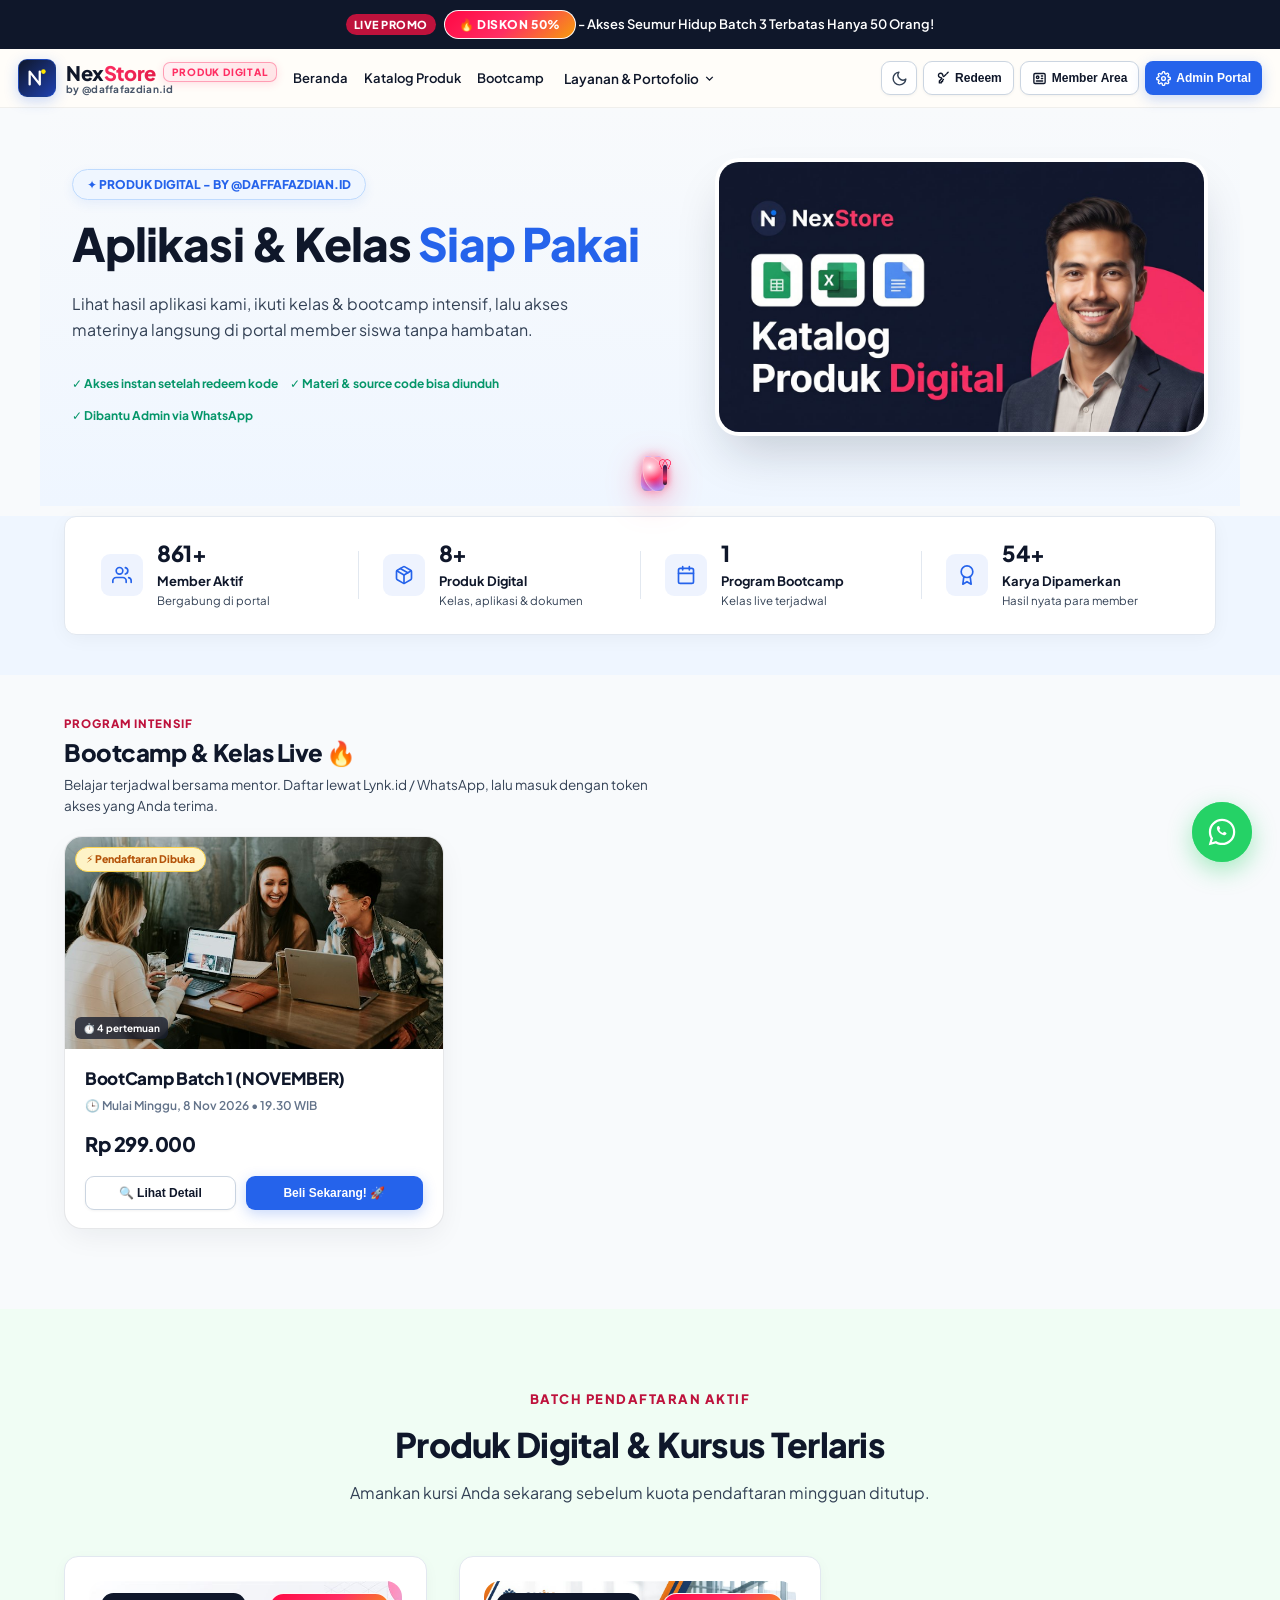
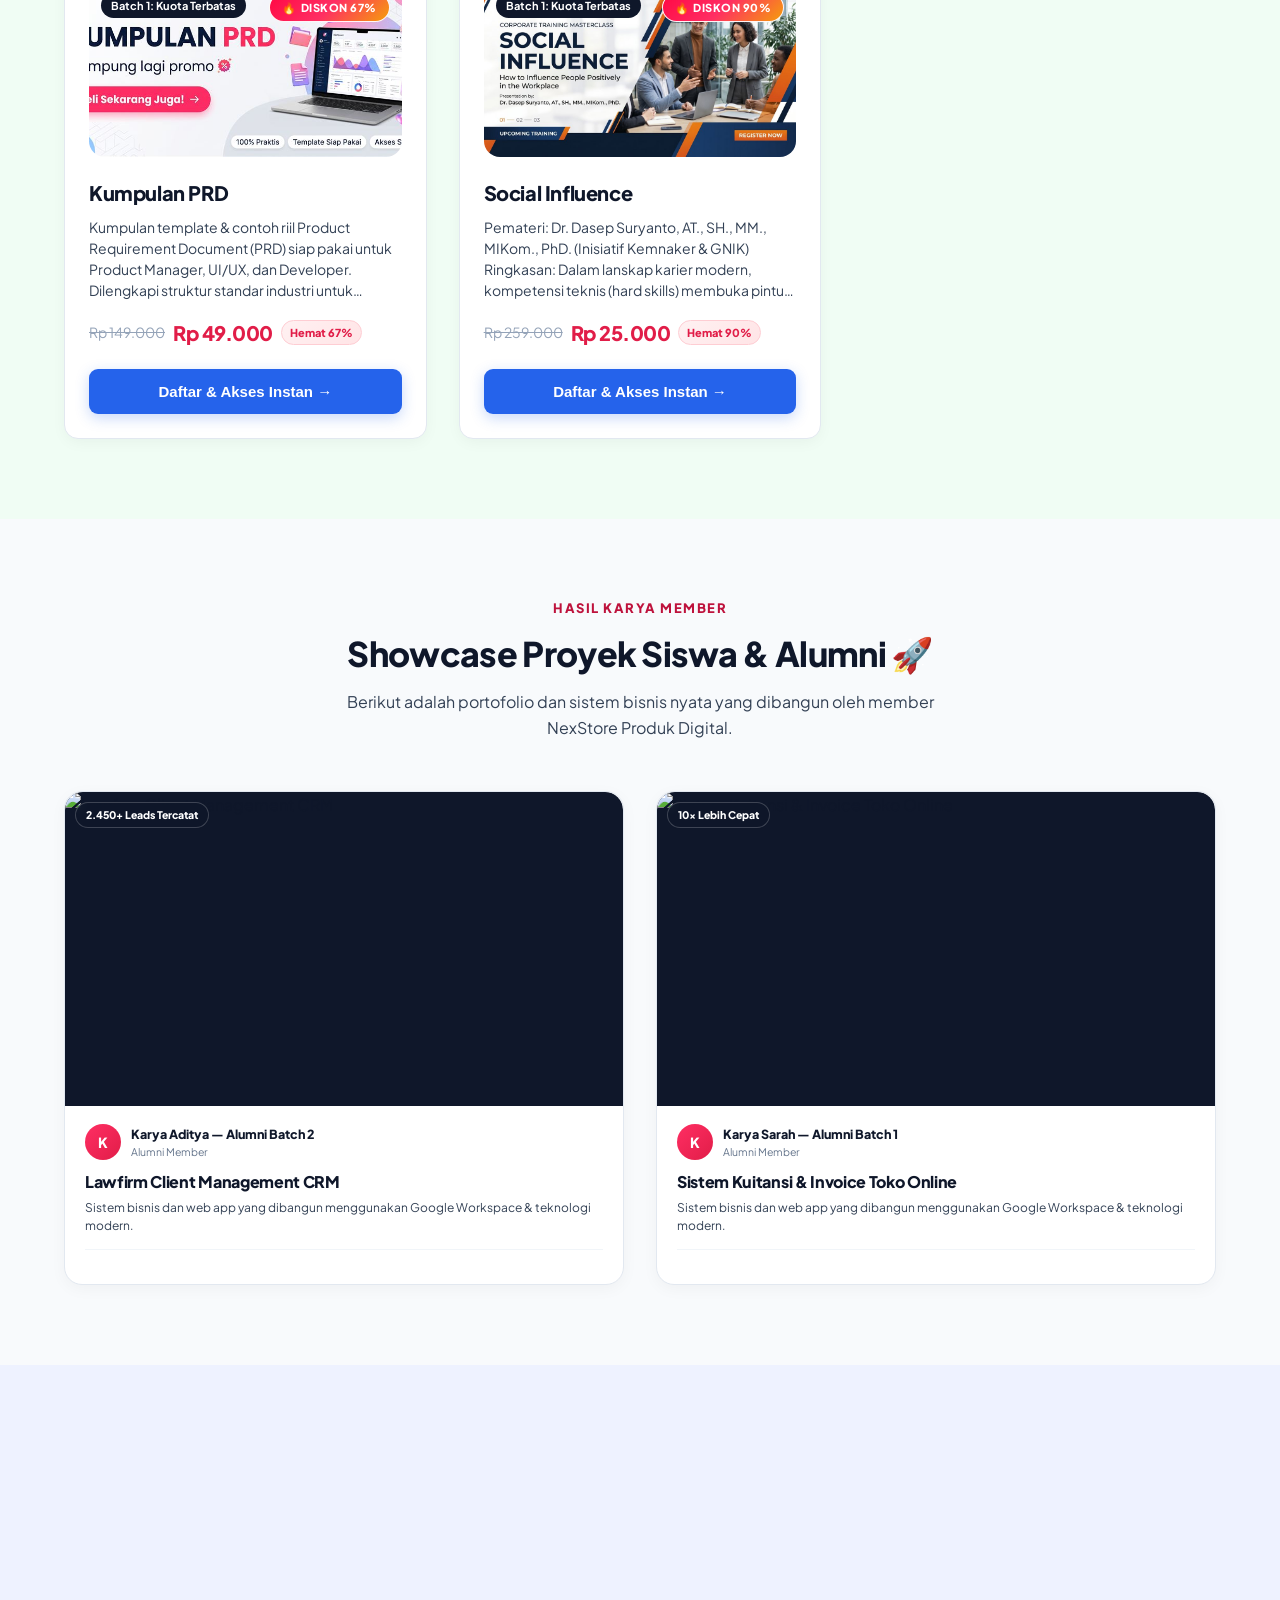
==== index.html @ 8ef18bce "fix(portal): hapus notifikasi toast keluar & lunas serta aktifkan tombol Ruang BelajarKu ke dashboar" ====
<!DOCTYPE html>
<html lang="id">
<head>
  <meta charset="UTF-8">
  <meta name="viewport" content="width=device-width, initial-scale=1.0">
  <meta http-equiv="Cache-Control" content="no-cache, no-store, must-revalidate">
  <meta http-equiv="Pragma" content="no-cache">
  <meta http-equiv="Expires" content="0">
  <title>NexStore Produk Digital - by @daffafazdian.id</title>
    <!-- Immediate Theme Engine: Eliminates Flash & Runs Automatically from System OS Preference -->
  <script>
    (function() {
      try {
        var saved = localStorage.getItem('nexstore_theme');
        var theme = saved || (window.matchMedia && window.matchMedia('(prefers-color-scheme: dark)').matches ? 'dark' : 'light');
        document.documentElement.setAttribute('data-theme', theme);
        if (theme === 'dark') {
          document.documentElement.classList.add('dark-theme');
          document.documentElement.classList.remove('light-theme');
        } else {
          document.documentElement.classList.remove('dark-theme');
          document.documentElement.classList.add('light-theme');
        }
      } catch (e) {}
    })();
  </script>
  <meta name="description" content="NexStore Produk Digital - by @daffafazdian.id. Platform e-commerce produk digital, kelas online, dan sistem otomasi penjualan instan berbasis Google Apps Script & Sheets.">
  
  <!-- App Favicon & Web Icons -->
  <link rel="icon" type="image/svg+xml" href="favicon.svg">
  <link rel="icon" type="image/png" sizes="64x64" href="favicon.png">
  <link rel="apple-touch-icon" href="apple-touch-icon.png">
  
  <!-- High-Performance Preconnects & Resource Preloads for 100% Core Web Vitals -->
  <link rel="preconnect" href="https://fonts.googleapis.com">
  <link rel="preconnect" href="https://fonts.gstatic.com" crossorigin>
  <link rel="preconnect" href="https://images.unsplash.com" crossorigin>

  <!-- Preload LCP Hero Image with high priority to eliminate LCP delay -->
  <link rel="preload" as="image" href="assets/hero/hero-slide-1.jpg?v=20261109-03" fetchpriority="high">

  <!-- Preload primary font file to eliminate font-shift CLS -->
  <link rel="preload" href="https://fonts.gstatic.com/s/plusjakartasans/v12/LDIoaomQNQcsA88c7O9yZ4KMCoOg4Ko20yygg_vb.woff2" as="font" type="font/woff2" crossorigin>

  <!-- Non-render-blocking Web Fonts: Loads asynchronously without blocking FCP/LCP -->
  <link rel="preload" as="style" href="https://fonts.googleapis.com/css2?family=Inter:wght@400;600;700;800&family=Plus+Jakarta+Sans:wght@600;700;800&display=swap">
  <link rel="stylesheet" href="https://fonts.googleapis.com/css2?family=Inter:wght@400;600;700;800&family=Plus+Jakarta+Sans:wght@600;700;800&display=swap" media="print" onload="this.media='all'">
  <noscript>
    <link rel="stylesheet" href="https://fonts.googleapis.com/css2?family=Inter:wght@400;600;700;800&family=Plus+Jakarta+Sans:wght@600;700;800&display=swap">
  </noscript>
  
  <!-- Stylesheet -->
  <link rel="stylesheet" href="css/style.css?v=20261109-03">
</head>
<body>
  <!-- Immediate Body Theme Application for 100% Zero-Flash System Automation -->
  <script>
    (function() {
      try {
        var t = document.documentElement.getAttribute('data-theme') || 'light';
        document.body.setAttribute('data-theme', t);
        if (t === 'dark') {
          document.body.classList.add('dark-theme');
          document.body.classList.remove('light-theme');
        } else {
          document.body.classList.remove('dark-theme');
          document.body.classList.add('light-theme');
        }
      } catch (e) {}
    })();
  </script>

  <!-- ========================================================================
       1. REALISTIC 3D BUTTERFLY CURSOR FOLLOWER & SPARKLE CANVAS
       ======================================================================== -->
  <canvas id="sparkle-canvas"></canvas>
  <div id="butterfly-container">
    <div class="butterfly-body-wrap">
      <div class="butterfly-body"></div>
      <div class="wing left"></div>
      <div class="wing right"></div>
    </div>
  </div>

  <!-- ========================================================================
       2. TOP STICKY ANNOUNCEMENT BAR
       ======================================================================== -->
  <div class="announcement-bar" id="top-announcement-bar">
    <div class="announcement-bar-inner">
      <span class="badge-live">LIVE PROMO</span>
      <span id="announcement-text"><span class="announcement-discount-glow"><span class="announcement-discount-glow"><span class="announcement-discount-glow">🔥 DISKON 50% - Akses Seumur Hidup Batch 3 Terbatas Hanya 50 Orang!</span></span></span></span>
    </div>
    <a href="#" id="announcement-community-btn" target="_blank" rel="noopener noreferrer" class="announcement-community-pill" style="display:none;" title="Klik untuk Masuk Grup Komunitas Resmi">
      <span id="announcement-community-icon">💬</span>
      <span id="announcement-community-label">Gabung Grup Komunitas ↗</span>
    </a>
  </div>

  <!-- ========================================================================
       3. TOP NAVIGATION BAR
       ======================================================================== -->
  <nav class="navbar">
    <a href="/" class="brand-logo" title="NexStore Produk Digital - by @daffafazdian.id" style="display:inline-flex; align-items:center; gap:10px; text-decoration:none;">
      <div class="brand-app-icon">
        <svg width="22" height="22" viewBox="0 0 24 24" fill="none" xmlns="http://www.w3.org/2000/svg">
          <path d="M4 19V5L15 19V5" stroke="#FFFFFF" stroke-width="2.5" stroke-linecap="round" stroke-linejoin="round"/>
          <circle cx="19" cy="5" r="2.5" fill="#FFE600"/>
        </svg>
      </div>
      <div style="display:flex; flex-direction:column; line-height:1.15;">
        <div style="display:flex; align-items:center; gap:7px;">
          <span class="brand-name-text" style="font-weight:800; font-size:20px; letter-spacing:-0.5px; color:#0F172A;">Nex<span class="brand-accent" style="color:#FF2E63;">Store</span></span>
          <span class="brand-motif-pill">PRODUK DIGITAL</span>
        </div>
        <span class="brand-byline">by @daffafazdian.id</span>
      </div>
    </a>
    <ul class="nav-links" id="main-nav-links">
      <li><a href="#hero">Beranda</a></li>
      <li><a href="#produk">Katalog Produk</a></li>
      <li><a href="#bootcamp">Bootcamp</a></li>
      <li class="nav-dropdown">
        <button type="button" class="nav-dropdown-toggle">
          <span>Layanan &amp; Portofolio</span>
          <svg width="13" height="13" viewBox="0 0 24 24" fill="none" stroke="currentColor" stroke-width="2.5"><polyline points="6 9 12 15 18 9"/></svg>
        </button>
        <div class="nav-dropdown-menu">
          <a href="#pameran" onclick="openPameranKaryaPortal(); return false;">
            <svg width="15" height="15" viewBox="0 0 24 24" fill="none" stroke="currentColor" stroke-width="2"><path d="M6 2L3 6v14a2 2 0 0 0 2 2h14a2 2 0 0 0 2-2V6l-3-4z"/><line x1="3" y1="6" x2="21" y2="6"/><path d="M16 10a4 4 0 0 1-8 0"/></svg>
            Hasil Karya Member
          </a>
          <a href="#testimoni">
            <svg width="15" height="15" viewBox="0 0 24 24" fill="none" stroke="currentColor" stroke-width="2"><path d="M21 15a2 2 0 0 1-2 2H7l-4 4V5a2 2 0 0 1 2-2h14a2 2 0 0 1 2 2z"/></svg>
            Testimoni Alumni
          </a>
          <a href="javascript:void(0)" onclick="openCustomAppPortal('custom'); return false;">
            <svg width="15" height="15" viewBox="0 0 24 24" fill="none" stroke="currentColor" stroke-width="2"><rect x="2" y="3" width="20" height="14" rx="2" ry="2"/><line x1="8" y1="21" x2="16" y2="21"/><line x1="12" y1="17" x2="12" y2="21"/></svg>
            Aplikasi Custom
          </a>
        </div>
      </li>
    </ul>
    <!-- Mobile Right Pill (Hanya Muncul di Layar HP) -->
    <div class="mobile-header-right-wrap" style="display:none;">
      <button class="shimmer-btn" id="mobile-top-user-pill" onclick="handleBottomNavTab('classroom')" style="padding:6px 12px; font-size:11.5px; border-radius:9px; gap:5px;">
        <span id="mobile-user-status-dot" style="width:7px; height:7px; border-radius:50%; background:#10B981; display:inline-block;"></span>
        <span id="mobile-top-user-label">Ruang Belajar</span>
      </button>
    </div>

    <div class="nav-actions">
      <!-- Theme Toggle (Mode Terang / Gelap Sesuai DESAIN UI/UX) -->
      <button type="button" class="btn-theme-toggle" onclick="toggleAppTheme()" title="Ubah Mode Tampilan (Terang / Gelap)" aria-label="Toggle Theme"><svg width="17" height="17" viewBox="0 0 24 24" fill="none" stroke="currentColor" stroke-width="2" stroke-linecap="round" stroke-linejoin="round"><path d="M21 12.79A9 9 0 1 1 11.21 3 7 7 0 0 0 21 12.79z"/></svg></button>

      <!-- Tombol Redeem Kode Akses (Outline SVG) -->
      <button class="btn-secondary" id="nav-btn-redeem" onclick="openRedeemModal()" style="padding:9px 15px; font-size:13px; color:var(--deep-navy); font-weight:700;">
        <svg width="15" height="15" viewBox="0 0 24 24" fill="none" stroke="currentColor" stroke-width="2.2" stroke-linecap="round" stroke-linejoin="round"><path d="M21 2l-2 2m-1.5 1.5L14 9l-1.5-1.5a3.5 3.5 0 1 0-3 3l1.5 1.5-4 4v3h3v-2h2v-2l1.5-1.5"/></svg>
        Redeem
      </button>

      <!-- Tombol Member Area (Outline SVG) -->
      <button class="btn-secondary" id="nav-btn-member-login" onclick="openMemberLoginModal()" style="padding:9px 16px; font-size:13px; font-weight:700; color:var(--deep-navy);">
        <svg width="15" height="15" viewBox="0 0 24 24" fill="none" stroke="currentColor" stroke-width="2.2" stroke-linecap="round" stroke-linejoin="round"><rect x="3" y="4" width="18" height="16" rx="2"/><circle cx="9" cy="10" r="2"/><line x1="15" y1="8" x2="17" y2="8"/><line x1="15" y1="12" x2="17" y2="12"/><line x1="7" y1="16" x2="17" y2="16"/></svg>
        Member Area
      </button>

      <!-- Tombol Admin Portal (Outline SVG) - Responsif Desktop & Mobile -->
      <button type="button" class="shimmer-btn btn-nav-admin-portal" id="nav-btn-admin-portal" onclick="openAdminModal()" style="display:inline-flex !important; align-items:center; justify-content:center; gap:6px; padding:7px 14px; font-size:12px; font-weight:700; height:34px; border-radius:8px; cursor:pointer;" title="Akses Portal Admin">
        <svg width="15" height="15" viewBox="0 0 24 24" fill="none" stroke="currentColor" stroke-width="2.2" stroke-linecap="round" stroke-linejoin="round"><circle cx="12" cy="12" r="3"/><path d="M19.4 15a1.65 1.65 0 0 0 .33 1.82l.06.06a2 2 0 0 1 0 2.83 2 2 0 0 1-2.83 0l-.06-.06a1.65 1.65 0 0 0-1.82-.33 1.65 1.65 0 0 0-1 1.51V21a2 2 0 0 1-2 2 2 2 0 0 1-2-2v-.09A1.65 1.65 0 0 0 9 19.4a1.65 1.65 0 0 0-1.82.33l-.06.06a2 2 0 0 1-2.83 0 2 2 0 0 1 0-2.83l.06-.06a1.65 1.65 0 0 0 .33-1.82 1.65 1.65 0 0 0-1.51-1H3a2 2 0 0 1-2-2 2 2 0 0 1 2-2h.09A1.65 1.65 0 0 0 4.6 9a1.65 1.65 0 0 0-.33-1.82l-.06-.06a2 2 0 0 1 0-2.83 2 2 0 0 1 2.83 0l.06.06a1.65 1.65 0 0 0 1.82.33H9a1.65 1.65 0 0 0 1-1.51V3a2 2 0 0 1 2-2 2 2 0 0 1 2 2v.09a1.65 1.65 0 0 0 1 1.51 1.65 1.65 0 0 0 1.82-.33l.06-.06a2 2 0 0 1 2.83 0 2 2 0 0 1 0 2.83l-.06.06a1.65 1.65 0 0 0-.33 1.82V9a1.65 1.65 0 0 0 1.51 1H21a2 2 0 0 1 2 2 2 2 0 0 1-2 2h-.09a1.65 1.65 0 0 0-1.51 1z"/></svg>
        <span class="btn-text-portal-full">Admin Portal</span>
        <span class="btn-text-portal-short" style="display:none;">Admin</span>
      </button>
    </div>
  </nav>

  <!-- ========================================================================
       VIP MEMBER WELCOME THUMBNAIL (Sesuai Foto 2 & Palet DESAIN UI/UX)
       ======================================================================== -->
  <div id="vip-member-welcome-card" class="vip-welcome-container" style="display:none; margin-bottom:20px;">
    <div class="member-welcome-hero-card" style="box-shadow: 0 10px 30px -5px rgba(15, 23, 42, 0.06);">
      <div class="welcome-hero-content" style="width:100%;">
        <div class="verified-pill-badge" style="margin-bottom:12px;">
          <svg width="14" height="14" viewBox="0 0 24 24" fill="none" stroke="#10B981" stroke-width="3" stroke-linecap="round" stroke-linejoin="round"><polyline points="20 6 9 17 4 12"/></svg>
          <span>Profil Lengkap &amp; Terverifikasi</span>
        </div>
        <h1 class="welcome-hero-title">Selamat datang kembali, <span class="member-display-name" id="vip-user-display-name">Daffa</span>!</h1>
        <p class="welcome-hero-subtitle">Kelola pembelajaran Anda, cek jadwal bootcamp, atau jelajahi katalog produk digital terbaru.</p>
        <div class="welcome-hero-actions">
          <button type="button" class="btn-hero-classes" onclick="openClassroomDashboardOrLogin('grid')">
            <svg width="16" height="16" viewBox="0 0 24 24" fill="none" stroke="currentColor" stroke-width="2" stroke-linecap="round" stroke-linejoin="round"><path d="M4 19.5A2.5 2.5 0 0 1 6.5 17H20"/><path d="M6.5 2H20v20H6.5A2.5 2.5 0 0 1 4 19.5v-15A2.5 2.5 0 0 1 6.5 2z"/></svg>
            Ruang BelajarKu
          </button>
          <button type="button" class="btn-hero-catalog" onclick="scrollToSection('produk')">
            <svg width="16" height="16" viewBox="0 0 24 24" fill="none" stroke="currentColor" stroke-width="2" stroke-linecap="round" stroke-linejoin="round"><circle cx="9" cy="21" r="1"/><circle cx="20" cy="21" r="1"/><path d="M1 1h4l2.68 13.39a2 2 0 0 0 2 1.61h9.72a2 2 0 0 0 2-1.61L23 6H6"/></svg>
            Katalog
          </button>
        </div>
      </div>
    </div>
  </div>

  <!-- ========================================================================
       4. HERO SECTION WITH AUTO SLIDESHOW & METRIC COUNTERS
       ======================================================================== -->
  
  <!-- ========================================================================
       MAIN DASHBOARD MEMBER AREA VIEW (FOTO 3 REFERENCE)
       Ditampilkan pada Dashboard Utama saat member klik "Member Area" atau sudah login
       ======================================================================== -->
  <section id="main-member-area-dashboard" class="main-member-area-dashboard" style="display:none;">
    <div class="member-dashboard-inner">
      <!-- 1. Announcement Banner (Foto 3) -->
      <div class="member-announcement-card" id="main-member-announcement-card">
        <div class="member-announcement-left">
          <span class="announcement-speaker-icon">📢</span>
          <div class="announcement-text-wrap">
            <span class="announcement-prefix">Pengumuman:</span>
            <strong class="announcement-headline">KODE REEDEM BOOTCAMP [ CATAT !! ]</strong>
          </div>
        </div>
        <div class="member-announcement-right">
          <button type="button" class="btn-announcement-view" onclick="openBootcampAnnouncementModal()">Lihat &gt;</button>
          <button type="button" class="btn-announcement-dismiss" onclick="dismissMemberAnnouncement()" title="Tutup Pengumuman">✕</button>
        </div>
      </div>

      <!-- 2. Hero Welcome Card (Foto 3) -->
      <div class="member-welcome-hero-card">
        <div class="welcome-hero-content">
          <div class="verified-pill-badge">
            <svg width="14" height="14" viewBox="0 0 24 24" fill="none" stroke="#10B981" stroke-width="3" stroke-linecap="round" stroke-linejoin="round"><polyline points="20 6 9 17 4 12"/></svg>
            <span>Profil Lengkap &amp; Terverifikasi</span>
          </div>
          <h1 class="welcome-hero-title">Selamat datang kembali, <span class="member-display-name">Daffa</span>!</h1>
          <p class="welcome-hero-subtitle">Kelola pembelajaran Anda, cek jadwal bootcamp, atau jelajahi katalog produk digital terbaru.</p>
          <div class="welcome-hero-actions">
            <button type="button" class="btn-hero-classes" onclick="openClassroomDashboard(null, null, 'grid');">
              <svg width="16" height="16" viewBox="0 0 24 24" fill="none" stroke="currentColor" stroke-width="2" stroke-linecap="round" stroke-linejoin="round"><path d="M4 19.5A2.5 2.5 0 0 1 6.5 17H20"/><path d="M6.5 2H20v20H6.5A2.5 2.5 0 0 1 4 19.5v-15A2.5 2.5 0 0 1 6.5 2z"/></svg>
              Ruang BelajarKu
            </button>
            <button type="button" class="btn-hero-catalog" onclick="scrollToSection('katalog-produk')">
              <svg width="16" height="16" viewBox="0 0 24 24" fill="none" stroke="currentColor" stroke-width="2" stroke-linecap="round" stroke-linejoin="round"><circle cx="9" cy="21" r="1"/><circle cx="20" cy="21" r="1"/><path d="M1 1h4l2.68 13.39a2 2 0 0 0 2 1.61h9.72a2 2 0 0 0 2-1.61L23 6H6"/></svg>
              Katalog
            </button>
          </div>
        </div>
      </div>

      <!-- 3. KPI Stat Cards (Foto 3) -->
      <div class="member-kpi-grid">
        <div class="member-kpi-card">
          <div class="kpi-label">INVENTARIS AKSES</div>
          <div class="kpi-value" id="main-kpi-owned-count">1 Produk Dimiliki</div>
          <div class="kpi-subtext"><span class="kpi-check">✓</span> Siap dipelajari</div>
        </div>
        <div class="member-kpi-card">
          <div class="kpi-label">PROGRAM BOOTCAMP</div>
          <div class="kpi-value">1 Bootcamp Aktif</div>
          <div class="kpi-subtext">Hadir 0/4 pertemuan</div>
        </div>
        <div class="member-kpi-card">
          <div class="kpi-label">STATUS PESANAN</div>
          <div class="kpi-value">0 Menunggu</div>
          <div class="kpi-subtext">Tidak ada pesanan tertunda</div>
        </div>
      </div>

      <!-- 4. Two-Column Main Layout (Foto 3) -->
      <div class="member-main-split-layout">
        <!-- Left Column: Courses & Documents -->
        <div class="member-courses-column">
          <!-- Filter Tabs & Search -->
          <div class="member-courses-toolbar">
            <div class="member-tab-pills">
              <button type="button" class="tab-pill-btn active" id="main-pill-home-all" onclick="filterMainMemberCategory('all', this)">
                Semua <span class="tab-pill-count" id="main-count-home-all">1</span>
              </button>
              <button type="button" class="tab-pill-btn" id="main-pill-home-kelas" onclick="filterMainMemberCategory('kelas', this)">
                Kelas <span class="tab-pill-count" id="main-count-home-kelas">4</span>
              </button>
              <button type="button" class="tab-pill-btn" id="main-pill-home-dokumen" onclick="filterMainMemberCategory('dokumen', this)">
                Dokumen <span class="tab-pill-count" id="main-count-home-dokumen">3</span>
              </button>
            </div>
            <div style="flex:1; max-width:280px; margin-left:14px;">
              <input type="text" id="main-member-search-input" placeholder="🔍 Cari materi &amp; alat..." class="rb-search-input" style="padding:7px 14px; font-size:12.5px; border-radius:20px;" oninput="filterMainMemberSearch(this.value)">
            </div>
          </div>

          <!-- Products Grid (Foto 3 High Fidelity) -->
          <div class="member-product-cards-grid" id="main-member-home-cards-grid">
            <!-- Card 1: METODE 3 Integrasi GAS ke Vercel -->
            <div class="member-product-card" data-category="kelas">
              <div class="mp-card-thumb-wrap">
                <img src="assets/modules/thumb-metode3.jpg" alt="Integrasi GAS ke Vercel" class="mp-card-img" onerror="this.onerror=null; this.src='assets/hero/hero-slide-1.jpg';">
                <span class="mp-badge-category">KELAS</span>
                <span class="mp-badge-status mp-badge-dimiliki">Dimiliki</span>
              </div>
              <div class="mp-card-body">
                <h3 class="mp-card-title">METODE 3 | LANJUTAN - Integrasi GAS ke VERCEL [CLAUDE]</h3>
                <p class="mp-card-desc">Dari Cara Paling Sederhana menjadi Professional, scalable dan multi-environment.</p>
                <div class="mp-card-meta">6 episode • 31 materi</div>
                <button type="button" class="mp-card-action-btn mp-btn-primary" onclick="openClassroomDashboard('ORD-20261102-214204-9617', 'daffafazdian50@gmail.com'); if(typeof openCourseView === 'function') openCourseView('MOD-01');">
                  📖 Buka Ruang Belajar
                </button>
              </div>
            </div>

            <!-- Card 2: Cara Integrasi API Pihak Ketiga -->
            <div class="member-product-card" data-category="kelas">
              <div class="mp-card-thumb-wrap">
                <img src="assets/modules/thumb-basic.jpg" alt="Integrasi API Pihak Ketiga" class="mp-card-img" onerror="this.onerror=null; this.src='assets/hero/hero-slide-2.jpg';">
                <span class="mp-badge-category">KELAS</span>
                <span class="mp-badge-status mp-badge-closed">Penjualan Ditutup</span>
              </div>
              <div class="mp-card-body">
                <h3 class="mp-card-title">Cara Integrasi API Pihak Ketiga</h3>
                <p class="mp-card-desc">API WhatsApp, API Gemini, dan integrasi webhook eksternal.</p>
                <div class="mp-card-meta">1 episode • Materi Eksklusif</div>
                <button type="button" class="mp-card-action-btn mp-btn-disabled" disabled>
                  🔒 Penjualan Ditutup
                </button>
              </div>
            </div>

            <!-- Card 3: Kumpulan PRD (GRATIS) -->
            <div class="member-product-card" data-category="dokumen">
              <div class="mp-card-thumb-wrap">
                <img src="assets/modules/thumb-prd.jpg" alt="Kumpulan PRD" class="mp-card-img" onerror="this.onerror=null; this.src='assets/hero/hero-slide-3.jpg';">
                <span class="mp-badge-category">DOKUMEN</span>
                <span class="mp-badge-status mp-badge-dimiliki">Dimiliki</span>
              </div>
              <div class="mp-card-body">
                <h3 class="mp-card-title">Kumpulan PRD (GRATIS)</h3>
                <p class="mp-card-desc">Silahkan Download PRD yang dibutuhkan sebagai referensi pembuatan web app.</p>
                <div class="mp-card-meta">15 materi • Template PRD</div>
                <button type="button" class="mp-card-action-btn mp-btn-doc" onclick="openClassroomDashboard('ORD-20261102-214204-9617', 'daffafazdian50@gmail.com'); if(typeof openDocumentPackageView === 'function') openDocumentPackageView('MOD-02');">
                  📑 Akses Produk
                </button>
              </div>
            </div>

            <!-- Card 4: Cara Revisi & Upgrade Web App GAS -->
            <div class="member-product-card" data-category="kelas">
              <div class="mp-card-thumb-wrap">
                <img src="assets/modules/thumb-revisi.jpg" alt="Cara Revisi &amp; Upgrade" class="mp-card-img" onerror="this.onerror=null; this.src='assets/hero/hero-slide-1.jpg';">
                <span class="mp-badge-category">KELAS</span>
                <span class="mp-badge-status mp-badge-dimiliki">Dimiliki</span>
              </div>
              <div class="mp-card-body">
                <h3 class="mp-card-title">Cara Revisi &amp; Upgrade Web App GAS</h3>
                <p class="mp-card-desc">Teknik refactor kode dan update aplikasi tanpa error di production.</p>
                <div class="mp-card-meta">4 episode • Video Praktis</div>
                <button type="button" class="mp-card-action-btn mp-btn-primary" onclick="openClassroomDashboard('ORD-20261102-214204-9617', 'daffafazdian50@gmail.com'); if(typeof openCourseView === 'function') openCourseView('MOD-03');">
                  📖 Buka Ruang Belajar
                </button>
              </div>
            </div>

            <!-- Card 5: Belajar JavaScript DOM Modern -->
            <div class="member-product-card" data-category="kelas">
              <div class="mp-card-thumb-wrap">
                <img src="assets/hero/hero-slide-2.jpg" alt="JavaScript DOM Modern" class="mp-card-img">
                <span class="mp-badge-category">KELAS</span>
                <span class="mp-badge-status mp-badge-dimiliki">Dimiliki</span>
              </div>
              <div class="mp-card-body">
                <h3 class="mp-card-title">Belajar JavaScript DOM Modern</h3>
                <p class="mp-card-desc">Manipulasi antarmuka reaktif tanpa library berat, cepat dan instan.</p>
                <div class="mp-card-meta">8 episode • Full Coding</div>
                <button type="button" class="mp-card-action-btn mp-btn-primary" onclick="openClassroomDashboard('ORD-20261102-214204-9617', 'daffafazdian50@gmail.com'); if(typeof openCourseView === 'function') openCourseView('MOD-01');">
                  📖 Buka Ruang Belajar
                </button>
              </div>
            </div>

            <!-- Card 6: Panduan Deploy Frontend ke GitHub Pages -->
            <div class="member-product-card" data-category="dokumen">
              <div class="mp-card-thumb-wrap">
                <img src="assets/hero/hero-slide-1.jpg" alt="Panduan Deploy GitHub Pages" class="mp-card-img">
                <span class="mp-badge-category">DOKUMEN</span>
                <span class="mp-badge-status mp-badge-dimiliki">Dimiliki</span>
              </div>
              <div class="mp-card-body">
                <h3 class="mp-card-title">Panduan Deploy Frontend ke GitHub Pages</h3>
                <p class="mp-card-desc">Langkah demi langkah hosting gratis, custom domain, dan SSL otomatis.</p>
                <div class="mp-card-meta">5 materi • Panduan Lengkap</div>
                <button type="button" class="mp-card-action-btn mp-btn-doc" onclick="openClassroomDashboard('ORD-20261102-214204-9617', 'daffafazdian50@gmail.com'); if(typeof openDocumentPackageView === 'function') openDocumentPackageView('MOD-02');">
                  📑 Akses Produk
                </button>
              </div>
            </div>

            <!-- Card 7: Dokumentasi API & Webhook WhatsApp Fonnte -->
            <div class="member-product-card" data-category="dokumen">
              <div class="mp-card-thumb-wrap">
                <img src="assets/hero/hero-slide-3.jpg" alt="Dokumentasi WhatsApp Fonnte" class="mp-card-img">
                <span class="mp-badge-category">DOKUMEN</span>
                <span class="mp-badge-status mp-badge-dimiliki">Dimiliki</span>
              </div>
              <div class="mp-card-body">
                <h3 class="mp-card-title">Dokumentasi API &amp; Webhook WhatsApp Fonnte</h3>
                <p class="mp-card-desc">Integrasi notifikasi pesan otomatis invoice, login OTP, dan blast CRM.</p>
                <div class="mp-card-meta">10 materi • Dokumentasi Teknis</div>
                <button type="button" class="mp-card-action-btn mp-btn-doc" onclick="openClassroomDashboard('ORD-20261102-214204-9617', 'daffafazdian50@gmail.com'); if(typeof openDocumentPackageView === 'function') openDocumentPackageView('MOD-02');">
                  📑 Akses Produk
                </button>
              </div>
            </div>
          
            <!-- Showcase Hasil Karya Member dengan Jarak Luas (Aman dari Upload CRM) -->
            <section class="member-showcase-section" style="margin-top:64px; padding-top:32px; border-top:1px solid rgba(255,255,255,0.08); clear:both;">
              <div style="display:flex; justify-content:space-between; align-items:flex-end; flex-wrap:wrap; gap:16px; margin-bottom:20px;">
                <div>
                  <div class="section-eyebrow" style="color:#FF2E63; font-size:11px; font-weight:800; letter-spacing:1px; margin-bottom:6px;">HASIL KARYA MEMBER 🌟</div>
                  <h2 style="font-size:22px; font-weight:800; color:var(--deep-navy); margin:0 0 6px;">Hasil Karya Member</h2>
                  <p style="font-size:13px; color:#64748B; margin:0;">Inspirasi karya aplikasi nyata yang dibangun oleh para member dan siswa.</p>
                </div>
                <button type="button" class="btn-secondary" onclick="openKaryaFromMember()" style="padding:8px 16px; font-size:12px; font-weight:700; color:#FF2E63; border-color:rgba(255,46,99,0.35); background:rgba(255,46,99,0.06); border-radius:10px; cursor:pointer;">
                  Lihat Semua Karya Member →
                </button>
              </div>
              <div class="member-showcase-cards-grid" id="main-member-showcase-grid">
                <!-- Rendered dynamically by app.js -->
              </div>
            </section>
          </div>
        </div>

        <!-- Right Column: Sidebar (Foto 3) -->
        <aside class="member-sidebar-column">
          <!-- User Profile Card -->
          <div class="member-profile-widget-card">
            <div class="widget-profile-header">
              <div class="widget-profile-avatar member-avatar-initial">D</div>
              <div class="widget-profile-info">
                <h3 class="widget-profile-name">Daffa</h3>
                <p class="widget-profile-email">daffafazdian50@gmail.com</p>
              </div>
            </div>
            <div class="widget-profile-details">
              <div class="widget-detail-row">
                <span class="detail-label">WhatsApp</span>
                <span class="detail-val member-profile-whatsapp">087894602627</span>
              </div>
            </div>
            <button type="button" class="btn-account-settings" onclick="openMemberProfileModal()">
              <svg width="15" height="15" viewBox="0 0 24 24" fill="none" stroke="currentColor" stroke-width="2" stroke-linecap="round" stroke-linejoin="round"><circle cx="12" cy="12" r="3"/><path d="M19.4 15a1.65 1.65 0 0 0 .33 1.82l.06.06a2 2 0 0 1 0 2.83 2 2 0 0 1-2.83 0l-.06-.06a1.65 1.65 0 0 0-1.82-.33 1.65 1.65 0 0 0-1 1.51V21a2 2 0 0 1-2 2 2 2 0 0 1-2-2v-.09A1.65 1.65 0 0 0 9 19.4a1.65 1.65 0 0 0-1.82.33l-.06.06a2 2 0 0 1-2.83 0 2 2 0 0 1 0-2.83l.06-.06a1.65 1.65 0 0 0 .33-1.82 1.65 1.65 0 0 0-1.51-1H3a2 2 0 0 1-2-2 2 2 0 0 1 2-2h.09A1.65 1.65 0 0 0 4.6 9a1.65 1.65 0 0 0-.33-1.82l-.06-.06a2 2 0 0 1 0-2.83 2 2 0 0 1 2.83 0l.06.06a1.65 1.65 0 0 0 1.82.33H9a1.65 1.65 0 0 0 1-1.51V3a2 2 0 0 1 2-2 2 2 0 0 1 2 2v.09a1.65 1.65 0 0 0 1 1.51 1.65 1.65 0 0 0 1.82-.33l.06-.06a2 2 0 0 1 2.83 0 2 2 0 0 1 0 2.83l-.06.06a1.65 1.65 0 0 0-.33 1.82V9a1.65 1.65 0 0 0 1.51 1H21a2 2 0 0 1 2 2 2 2 0 0 1-2 2h-.09a1.65 1.65 0 0 0-1.51 1z"/></svg>
              Pengaturan Akun
            </button>
            <button type="button" class="btn-account-logout" onclick="handleExitToMainDashboard()" style="margin-top:8px; width:100%; display:inline-flex; align-items:center; justify-content:center; gap:8px; padding:9px 14px; font-size:12.5px; font-weight:700; color:#EF4444; background:rgba(239,68,68,0.06); border:1px solid rgba(239,68,68,0.25); border-radius:10px; cursor:pointer; transition:all 0.2s ease;">
              <svg width="15" height="15" viewBox="0 0 24 24" fill="none" stroke="currentColor" stroke-width="2.2" stroke-linecap="round" stroke-linejoin="round"><path d="M9 21H5a2 2 0 0 1-2-2V5a2 2 0 0 1 2-2h4"></path><polyline points="16 17 21 12 16 7"></polyline><line x1="21" y1="12" x2="9" y2="12"></line></svg>
              Keluar ke Dashboard Utama
            </button>
          </div>

          <!-- Quick Access Member List -->
          <div class="member-quick-access-card">
            <h4 class="quick-access-title">AKSES CEPAT MEMBER</h4>
            <div class="quick-access-list">
              <a href="#karya-member" class="quick-access-item" onclick="openKaryaFromMember(); return false;">
                <div class="qa-item-info">
                  <span class="qa-item-title">Ajukan Karya</span>
                  <span class="qa-item-subtitle">Pamerkan portofolio Anda</span>
                </div>
                <span class="qa-chevron">&gt;</span>
              </a>
              <a href="https://wa.me/6287894602627?text=Halo%20Admin%20NexStore%2C%20saya%20member%20ingin%20order%20aplikasi%20custom" target="_blank" rel="noopener noreferrer" class="quick-access-item">
                <div class="qa-item-info">
                  <span class="qa-item-title">Order Aplikasi Custom</span>
                  <span class="qa-item-subtitle">Kebutuhan aplikasi khusus</span>
                </div>
                <span class="qa-chevron">&gt;</span>
              </a>
              <a href="#panduan" class="quick-access-item" onclick="openPanduanModal(); return false;">
                <div class="qa-item-info">
                  <span class="qa-item-title">Panduan</span>
                  <span class="qa-item-subtitle">5 Dokumen &amp; video tutorial</span>
                </div>
                <span class="qa-chevron">&gt;</span>
              </a>
              <a href="https://wa.me/6287894602627?text=Halo%20CS%20NexStore%2C%20saya%20member%20butuh%20bantuan%20terkait%20akun%20pembelajaran" target="_blank" rel="noopener noreferrer" class="quick-access-item">
                <div class="qa-item-info">
                  <span class="qa-item-title">Helpdesk &amp; CS</span>
                  <span class="qa-item-subtitle">Solusi kendala &amp; kontak admin</span>
                </div>
                <span class="qa-chevron">&gt;</span>
              </a>
              <a href="#redeem" class="quick-access-item" onclick="openRedeemModal(); return false;">
                <div class="qa-item-info">
                  <span class="qa-item-title">Redeem Kode Akses</span>
                  <span class="qa-item-subtitle">Punya kode dari paket?</span>
                </div>
                <span class="qa-chevron">&gt;</span>
              </a>
            </div>
          </div>
        </aside>
      </div>
    </div>
  </section>

  <section class="hero-section" id="hero">
    <!-- Left Hero Column -->
    <div>
      <span class="hero-tag">✦ PRODUK DIGITAL - BY @DAFFAFAZDIAN.ID</span>
      <h1 class="hero-title">
        Aplikasi &amp; Kelas <span class="highlight">Siap Pakai</span>
      </h1>
      <p class="hero-desc">
        Lihat hasil aplikasi kami, ikuti kelas &amp; bootcamp intensif, lalu akses materinya langsung di portal member siswa tanpa hambatan.
      </p>
      <div class="hero-btn-group" id="hero-smart-btn-group" style="display:none;">
        <a href="#bootcamp" class="shimmer-btn btn-primary" id="hero-btn-bootcamp" style="text-decoration:none; display:none; align-items:center; gap:8px;">
          <svg width="16" height="16" viewBox="0 0 24 24" fill="none" stroke="currentColor" stroke-width="2.2" stroke-linecap="round" stroke-linejoin="round"><path d="M4.5 16.5c-1.5 1.26-2 5-2 5s3.74-.5 5-2c.71-.84.7-2.13-.09-2.91a2.18 2.18 0 0 0-2.91-.09z"/><path d="M12 15l-3-3a22 22 0 0 1 2-3.95A12.88 12.88 0 0 1 22 2c0 2.72-.78 7.5-6 11a22.35 22.35 0 0 1-4 2z"/></svg>
          <span>Lihat Bootcamp &amp; Kelas Live</span>
        </a>
        <a href="#produk" class="btn-secondary" id="hero-btn-primary" style="text-decoration:none; display:none; align-items:center; gap:8px; font-weight:700;">
          <svg width="16" height="16" viewBox="0 0 24 24" fill="none" stroke="currentColor" stroke-width="2.2" stroke-linecap="round" stroke-linejoin="round"><path d="M6 2L3 6v14a2 2 0 0 0 2 2h14a2 2 0 0 0 2-2V6l-3-4z"/><line x1="3" y1="6" x2="21" y2="6"/><path d="M16 10a4 4 0 0 1-8 0"/></svg>
          <span>Katalog Produk</span>
        </a>
        <button class="btn-secondary" id="hero-btn-secondary" onclick="openClassroomDashboardOrLogin()" style="display:none; align-items:center; gap:8px;">
          <svg width="16" height="16" viewBox="0 0 24 24" fill="none" stroke="currentColor" stroke-width="2.2" stroke-linecap="round" stroke-linejoin="round"><rect x="3" y="4" width="18" height="16" rx="2"/><circle cx="9" cy="10" r="2"/><line x1="15" y1="8" x2="17" y2="8"/><line x1="15" y1="12" x2="17" y2="12"/><line x1="7" y1="16" x2="17" y2="16"/></svg>
          <span>Masuk Member Area</span>
        </button>
        <button class="btn-secondary" id="hero-btn-promo" onclick="openAnnouncementVoucherModal()" style="display:none; align-items:center; gap:8px;">
          <svg width="16" height="16" viewBox="0 0 24 24" fill="none" stroke="currentColor" stroke-width="2.2" stroke-linecap="round" stroke-linejoin="round"><path d="M20.59 13.41l-7.17 7.17a2 2 0 0 1-2.83 0L2 12V2h10l8.59 8.59a2 2 0 0 1 0 2.82z"/><line x1="7" y1="7" x2="7.01" y2="7"/></svg>
          <span>Kode Promo</span>
        </button>
      </div>
      <div style="font-size:12px; color:var(--text-muted); font-weight:700; display:flex; align-items:center; gap:12px; flex-wrap:wrap; margin-top:14px;">
        <span style="display:inline-flex; align-items:center; gap:5px; color:#059669;">✓ Akses instan setelah redeem kode</span>
        <span style="display:inline-flex; align-items:center; gap:5px; color:#059669;">✓ Materi &amp; source code bisa diunduh</span>
        <span style="display:inline-flex; align-items:center; gap:5px; color:#059669;">✓ Dibantu Admin via WhatsApp</span>
      </div>
    </div>

    <!-- Right Hero Column (Multi-Slide Showcase) -->
    <div>
      <div class="hero-slideshow-container">
        <!-- Slide 1 (Utama - Default Aktif) -->
        <div class="hero-slide active" id="hero-slide-item-1">
          <img id="hero-slide-img-1" src="assets/hero/hero-slide-1.jpg?v=20261109-03" alt="Hero Slide 1" width="1280" height="720" fetchpriority="high" decoding="async" onerror="this.onerror=null; this.src='assets/hero/hero-slide-1.jpg?v=20261109-03';">
        </div>
        <!-- Slide 2 (Default Non-Aktif sampai diaktifkan di CRM) -->
        <div class="hero-slide" id="hero-slide-item-2" style="display:none;">
          <img id="hero-slide-img-2" data-src="assets/hero/hero-slide-2.jpg" src="assets/hero/hero-slide-2.jpg" alt="Hero Slide 2" width="1280" height="720" loading="lazy" decoding="async" onerror="this.onerror=null; this.src='assets/hero/hero-slide-2.jpg';">
        </div>
        <!-- Slide 3 (Default Non-Aktif sampai diaktifkan di CRM) -->
        <div class="hero-slide" id="hero-slide-item-3" style="display:none;">
          <img id="hero-slide-img-3" data-src="assets/hero/hero-slide-3.jpg" src="assets/hero/hero-slide-3.jpg" alt="Hero Slide 3" width="1280" height="720" loading="lazy" decoding="async" onerror="this.onerror=null; this.src='assets/hero/hero-slide-3.jpg';">
        </div>
        <!-- Navigation Dots -->
        <div class="slideshow-dots" style="display:none;"></div>
      </div>
    </div>
  </section>

  <!-- Unified Metric Counters Row (Upgrade Point 7) -->
  <div class="metrics-unified-wrapper">
    <div class="metrics-unified-bar">
      <div class="metric-unified-item" onclick="openClassroomDashboardOrLogin()">
        <div class="metric-icon-wrap">
          <svg width="20" height="20" viewBox="0 0 24 24" fill="none" stroke="currentColor" stroke-width="2" stroke-linecap="round" stroke-linejoin="round">
            <path d="M17 21v-2a4 4 0 0 0-4-4H5a4 4 0 0 0-4 4v2"/>
            <circle cx="9" cy="7" r="4"/>
            <path d="M23 21v-2a4 4 0 0 0-3-3.87"/>
            <path d="M16 3.13a4 4 0 0 1 0 7.75"/>
          </svg>
        </div>
        <div class="metric-content">
          <div class="metric-number">861+</div>
          <div class="metric-label">Member Aktif</div>
          <div class="metric-sublabel">Bergabung di portal</div>
        </div>
      </div>
      <div class="metric-divider"></div>
      <div class="metric-unified-item" onclick="location.href='#produk'">
        <div class="metric-icon-wrap">
          <svg width="20" height="20" viewBox="0 0 24 24" fill="none" stroke="currentColor" stroke-width="2" stroke-linecap="round" stroke-linejoin="round">
            <line x1="16.5" y1="9.4" x2="7.5" y2="4.21"/>
            <path d="M21 16V8a2 2 0 0 0-1-1.73l-7-4a2 2 0 0 0-2 0l-7 4A2 2 0 0 0 3 8v8a2 2 0 0 0 1 1.73l7 4a2 2 0 0 0 2 0l7-4A2 2 0 0 0 21 16z"/>
            <polyline points="3.27 6.96 12 12.01 20.73 6.96"/>
            <line x1="12" y1="22.08" x2="12" y2="12"/>
          </svg>
        </div>
        <div class="metric-content">
          <div class="metric-number">8+</div>
          <div class="metric-label">Produk Digital</div>
          <div class="metric-sublabel">Kelas, aplikasi &amp; dokumen</div>
        </div>
      </div>
      <div class="metric-divider"></div>
      <div class="metric-unified-item" onclick="location.href='#bootcamp'">
        <div class="metric-icon-wrap">
          <svg width="20" height="20" viewBox="0 0 24 24" fill="none" stroke="currentColor" stroke-width="2" stroke-linecap="round" stroke-linejoin="round">
            <rect x="3" y="4" width="18" height="18" rx="2" ry="2"/>
            <line x1="16" y1="2" x2="16" y2="6"/>
            <line x1="8" y1="2" x2="8" y2="6"/>
            <line x1="3" y1="10" x2="21" y2="10"/>
          </svg>
        </div>
        <div class="metric-content">
          <div class="metric-number">1</div>
          <div class="metric-label">Program Bootcamp</div>
          <div class="metric-sublabel">Kelas live terjadwal</div>
        </div>
      </div>
      <div class="metric-divider"></div>
      <div class="metric-unified-item" onclick="openPameranKaryaPortal()">
        <div class="metric-icon-wrap">
          <svg width="20" height="20" viewBox="0 0 24 24" fill="none" stroke="currentColor" stroke-width="2" stroke-linecap="round" stroke-linejoin="round">
            <circle cx="12" cy="8" r="7"/>
            <polyline points="8.21 13.89 7 23 12 20 17 23 15.79 13.88"/>
          </svg>
        </div>
        <div class="metric-content">
          <div class="metric-number">54+</div>
          <div class="metric-label">Karya Dipamerkan</div>
          <div class="metric-sublabel">Hasil nyata para member</div>
        </div>
      </div>
    </div>
  </div>

  <!-- ========================================================================
       5. KATEGORI PRODUK & LAYANAN UNGGULAN
       ======================================================================== -->
  
  <!-- ========================================================================
       BOOTCAMP & KELAS LIVE (Sesuai Foto 4)
       ======================================================================== -->
  <section class="section-wrapper" id="bootcamp" style="background: var(--canvas-bg); padding-top:40px;">
    <!-- Judul & Subtitle Sesuai Permintaan User: Ramping, Proporsional, Pojok Sebelah Kiri -->
    <div class="section-title-wrap" style="text-align: left; margin: 0 0 20px 0; max-width: 680px;">
      <div class="section-eyebrow" style="color:#FF2E63; font-weight:800; letter-spacing:1px; font-size:11.5px; margin-bottom:4px;">PROGRAM INTENSIF</div>
      <h2 style="color:var(--deep-navy); font-size:24px; font-weight:800; margin:0 0 8px; line-height:1.25;">Bootcamp &amp; Kelas Live 🔥</h2>
      <p style="color:var(--text-muted); margin:0; font-size:13.5px; line-height:1.5; max-width:620px;">
        Belajar terjadwal bersama mentor. Daftar lewat Lynk.id / WhatsApp, lalu masuk dengan token akses yang Anda terima.
      </p>
    </div>

    <!-- Kartu Bootcamp Sesuai Permintaan User: Pojok Sebelah Kiri, Ukuran Ramping Proporsional -->
    <div class="bootcamp-card-wrap" style="justify-content: flex-start; margin-left: 0; margin-right: auto;">
      <div class="bootcamp-card" style="margin: 0; max-width: 380px;">
        <div class="bootcamp-thumb-box">
          <img id="front-bc-banner-img" src="assets/hero/hero-slide-3.jpg" alt="BootCamp Batch 1" loading="lazy" decoding="async" onerror="this.onerror=null; this.src='https://images.unsplash.com/photo-1517245386807-bb43f82c33c4?auto=format&fit=crop&w=800&q=80';">
          <span class="bootcamp-badge-gold" id="front-bc-badge-txt">⚡ Pendaftaran Dibuka</span>
          <span class="bootcamp-badge-duration" id="front-bc-duration-txt">🎓 4 pertemuan</span>
        </div>
        <div class="bootcamp-content">
          <h3 class="bootcamp-title" id="front-bc-title-txt" style="font-size: 16px; font-weight: 800; margin-bottom: 6px;">BootCamp Batch 1 (NOVEMBER)</h3>
          <div class="bootcamp-meta-row" id="front-bc-schedule-txt" style="font-size: 12px; margin-bottom: 10px;">
            <span>🕒 Mulai Minggu, 8 Nov 2026 • 19.30 WIB</span>
          </div>
          <div class="bootcamp-price-tag" id="front-bc-price-txt" style="font-size: 18px; font-weight: 800; margin-bottom: 14px;">
            Rp 299.000
          </div>
          <!-- Tombol Lihat Detail & Beli Sekarang! Sesuai Permintaan User -->
          <div style="display:flex; gap:10px; margin-top:auto;">
            <button type="button" class="btn-secondary" style="flex:1; padding:9px 12px; font-size:12px; font-weight:700; border-radius:10px; justify-content:center; cursor:pointer;" onclick="openBootcampDetailModal()">
              🔍 Lihat Detail
            </button>
            <button type="button" class="shimmer-btn" style="flex:1.2; padding:9px 14px; font-size:12px; font-weight:800; border-radius:10px; justify-content:center; cursor:pointer;" onclick="handleBootcampBuyNow()">
              Beli Sekarang! 🚀
            </button>
          </div>
        </div>
      </div>
    </div>
  </section>
  
  

  <!-- ========================================================================
       6. SELECTED PRODUCTS (MULTI-IMAGE AUTO SLIDESHOW & BATCH LIMITER)
       ======================================================================== -->
  <section class="section-wrapper" id="produk" style="background: var(--wave-mint);">
    <div class="section-title-wrap">
      <div class="section-eyebrow">BATCH PENDAFTARAN AKTIF</div>
      <h2 class="section-heading">Produk Digital & Kursus Terlaris</h2>
      <p style="color:var(--text-muted); margin-top:8px;">Amankan kursi Anda sekarang sebelum kuota pendaftaran mingguan ditutup.</p>
    </div>

    <!-- Product Grid Rendered Dynamically by app.js (Pre-populated with High-Converting Featured Products) -->
    <div class="product-grid" id="products-grid">
      <!-- Card 0: Social Influence -->
      <div class="glow-card product-card">
        <div class="product-carousel">
          <span class="product-badge-batch">Batch 1: Kuota Terbatas</span>
          <div class="product-slide active">
            <img src="social-influence-banner.jpg" alt="Social Influence" loading="lazy" onerror="this.onerror=null; this.src='https://images.unsplash.com/photo-1552664730-d307ca884978?auto=format&fit=crop&w=600&q=80';">
          </div>
        </div>
        <h3 class="product-title">Social Influence</h3>
        <p class="product-desc">Pemateri: Dr. Dasep Suryanto, AT., SH., MM., MIKom., PhD. (Inisiatif Kemnaker & GNIK) Ringkasan: Dalam lanskap karier modern, kompetensi teknis (hard skills) membuka pintu kesempatan, namun kecakapan pengaruh sosial (social influence) yang menentukan seberapa jauh Anda mampu melangkah dan memimpin. Modul panduan ini merangkum strategi esensial bagaimana membangun pengaruh positif tanpa bergantung semata pada jabatan hierarki.</p>
        <div class="product-pricing">
          <span class="price-normal">Rp 259.000</span>
          <span class="price-promo">Rp 99.000</span>
        </div>
        <button class="shimmer-btn btn-card-buy" onclick="handleProductAction('PRD-000')">
          Daftar & Akses Instan →
        </button>
      </div>

      <!-- Card 1: GAS Pro Web App Masterclass -->
      <div class="glow-card product-card">
        <div class="product-carousel">
          <span class="product-badge-batch">Batch 3: 8 Kursi Tersisa</span>
          <div class="product-slide active">
            <img src="https://images.unsplash.com/photo-1551288049-bebda4e38f71?auto=format&fit=crop&w=600&q=80" alt="GAS Pro Masterclass" loading="lazy">
          </div>
          <div class="product-slide">
            <img src="https://images.unsplash.com/photo-1517694712202-14dd9538aa97?auto=format&fit=crop&w=600&q=80" alt="Code Preview" loading="lazy">
          </div>
          <div class="product-slide">
            <img src="https://images.unsplash.com/photo-1522071820081-009f0129c71c?auto=format&fit=crop&w=600&q=80" alt="Mentoring Class" loading="lazy">
          </div>
        </div>
        <h3 class="product-title">GAS Pro Web App Masterclass</h3>
        <p class="product-desc">Bangun web app skala industri dengan Google Apps Script, Google Sheets, & Tailwind CSS tanpa server eksternal.</p>
        <div class="product-pricing">
          <span class="price-normal">Rp 249.000</span>
          <span class="price-promo">Rp 99.000</span>
        </div>
        <button class="shimmer-btn btn-card-buy" onclick="handleProductAction('PRD-001')">
          Daftar & Akses Instan →
        </button>
      </div>

      <!-- Card 2: Digital Agency Notion OS -->
      <div class="glow-card product-card">
        <div class="product-carousel">
          <span class="product-badge-batch" style="background:#10B981;">Akses Instan ⚡</span>
          <div class="product-slide active">
            <img src="https://images.unsplash.com/photo-1460925895917-afdab827c52f?auto=format&fit=crop&w=600&q=80" alt="Notion OS" loading="lazy">
          </div>
          <div class="product-slide">
            <img src="https://images.unsplash.com/photo-1507238691740-187a5b1d37b8?auto=format&fit=crop&w=600&q=80" alt="Template Preview" loading="lazy">
          </div>
        </div>
        <h3 class="product-title">Digital Agency Notion OS</h3>
        <p class="product-desc">Template Notion terlengkap untuk manajemen klien agency, pipeline penjualan, dan invoice otomatis terpusat.</p>
        <div class="product-pricing">
          <span class="price-normal">Rp 199.000</span>
          <span class="price-promo">Rp 79.000</span>
        </div>
        <button class="shimmer-btn btn-card-buy" onclick="handleProductAction('PRD-002')">
          Beli Sekarang →
        </button>
      </div>

      <!-- Card 3: Fullstack Automation Bootcamp (Waitlist) -->
      <div class="glow-card product-card">
        <div class="product-carousel">
          <span class="product-badge-batch" style="background:#EF4444;">Batch Penuh</span>
          <div class="product-slide active">
            <img src="https://images.unsplash.com/photo-1531403009284-440f080d1e12?auto=format&fit=crop&w=600&q=80" alt="Bootcamp Mentoring" loading="lazy">
          </div>
          <div class="product-slide">
            <img src="https://images.unsplash.com/photo-1522202176988-66273c2fd55f?auto=format&fit=crop&w=600&q=80" alt="Live Session" loading="lazy">
          </div>
        </div>
        <h3 class="product-title">Fullstack Automation Bootcamp</h3>
        <p class="product-desc">Mentoring intensif 4 minggu membangun otomasi bisnis dari nol hingga menghasilkan omset pertama.</p>
        <div class="product-pricing">
          <span class="price-normal">Rp 499.000</span>
          <span class="price-promo">Rp 249.000</span>
        </div>
        <button class="shimmer-btn btn-card-buy" style="background:var(--deep-navy);" onclick="handleProductAction('PRD-003')">
          Batch Penuh — Masuk Waitlist ⏳
        </button>
      </div>
    </div>
  </section>

  <!-- ========================================================================
       7. MEMBER SHOWCASE (HASIL KARYA & SOCIAL PROOF)
       ======================================================================== -->
  <section class="section-wrapper" id="showcase" style="background: var(--canvas-bg);">
    <div class="section-title-wrap">
      <div class="section-eyebrow">HASIL KARYA MEMBER</div>
      <h2 class="section-heading" style="cursor:pointer;" onclick="openPameranKaryaPortal()" title="Buka Dashboard Pameran Karya Lengkap">
        Showcase Proyek Siswa &amp; Alumni 🚀
      </h2>
      <p style="color:var(--text-muted); margin-top:8px;">Berikut adalah portofolio dan sistem bisnis nyata yang dibangun oleh member NexStore Produk Digital.</p>
    </div>

    <div style="display:grid; grid-template-columns:repeat(auto-fit, minmax(320px, 1fr)); gap:32px;" id="showcase-container">
      <!-- Showcase 1 -->
      <div class="glow-card" style="padding:24px; cursor:pointer;" onclick="openPameranKaryaPortal()" title="Klik untuk membuka Pameran Karya">
        <div style="border-radius:16px; overflow:hidden; margin-bottom:16px; height:200px;">
          <img src="https://images.unsplash.com/photo-1551288049-bebda4e38f71?auto=format&fit=crop&w=600&q=80" alt="Showcase Preview" loading="lazy" decoding="async" style="width:100%; height:100%; object-fit:cover;">
        </div>
        <span style="background:var(--deep-navy); color:white; padding:4px 10px; border-radius:99px; font-size:11px; font-weight:700;">2.450+ Leads Tercatat</span>
        <h3 style="font-size:18px; font-weight:800; margin:10px 0 4px; color:var(--deep-navy);">Lawfirm Client Management CRM</h3>
        <p style="font-size:13px; color:var(--text-muted);">Karya Aditya — Alumni Batch 2</p>
      </div>

      <!-- Showcase 2 -->
      <div class="glow-card" style="padding:24px; cursor:pointer;" onclick="openPameranKaryaPortal()" title="Klik untuk membuka Pameran Karya">
        <div style="border-radius:16px; overflow:hidden; margin-bottom:16px; height:200px;">
          <img src="https://images.unsplash.com/photo-1460925895917-afdab827c52f?auto=format&fit=crop&w=600&q=80" alt="Showcase Preview" loading="lazy" decoding="async" style="width:100%; height:100%; object-fit:cover;">
        </div>
        <span style="background:var(--deep-navy); color:white; padding:4px 10px; border-radius:99px; font-size:11px; font-weight:700;">10x Lebih Cepat</span>
        <h3 style="font-size:18px; font-weight:800; margin:10px 0 4px; color:var(--deep-navy);">Sistem Kuitansi & Invoice Toko Online</h3>
        <p style="font-size:13px; color:var(--text-muted);">Karya Sarah — Alumni Batch 1</p>
      </div>
    </div>
  </section>

  <!-- ========================================================================
       8. 3D FLIP INTERACTIVE TESTIMONIALS (AUTO-FLIP & GLOW)
       ======================================================================== -->
  <section class="testimonials-section" id="testimoni">
    <div class="section-title-wrap">
      <div class="section-eyebrow">ULASAN TERVERIFIKASI</div>
      <h2 class="section-heading">Apa Kata Member yang Telah Bergabung?</h2>
      <p style="color:var(--text-muted); margin-top:8px;">Arahkan kursor atau sentuh kartu untuk melihat pencapaian dan cerita lengkap alumni.</p>
    </div>

    <div class="testimonials-grid" id="testimonials-grid">
      <!-- Testi 1 -->
      <div class="flip-card-wrapper" onclick="TestimonialFlipManager.showDetailModal({Nama_Member:'Aditya Pratama', Profesi:'Freelance Developer', Foto_Avatar_URL:'https://images.unsplash.com/photo-1507003211169-0a1dd7228f2d?auto=format&fit=crop&w=150&q=80', Hasil_Pencapaian:'Closing Proyek Rp 15 Jt', Isi_Ulasan:'Materi GAS Pro Masterclass sangat aplikatif! Saya berhasil membuat sistem CRM Lawfirm untuk klien dan langsung dibayar 15 juta dalam 2 minggu.'})">
        <div class="flip-card-inner">
          <div class="flip-card-front">
            <div>
              <div class="testi-header">
                <img src="https://images.unsplash.com/photo-1507003211169-0a1dd7228f2d?auto=format&fit=crop&w=150&q=80" class="testi-avatar" alt="Aditya Pratama">
                <div>
                  <h3 class="testi-author" style="font-weight:700; color:var(--deep-navy); font-size:15px; margin:0 0 2px 0;">Aditya Pratama</h3>
                  <p style="font-size:12px; color:var(--text-muted);">Freelance Developer</p>
                </div>
              </div>
              <div class="testi-stars">★★★★★</div>
              <p class="testi-quote">"Materi GAS Pro Masterclass sangat aplikatif! Saya berhasil membuat sistem CRM Lawfirm untuk klien dan langsung dibayar 15 juta..."</p>
            </div>
            <div>
              <span class="testi-result-badge">📈 Closing Proyek Rp 15 Jt</span>
              <div class="flip-hint">Hover / Tap to flip ↺</div>
            </div>
          </div>
          <div class="flip-card-back">
            <div>
              <div style="font-size:12px; text-transform:uppercase; color:#FF2E63; font-weight:700; margin-bottom:8px;">Pencapaian Siswa</div>
              <h4 style="font-size:18px; font-weight:800; margin-bottom:12px;">Closing Proyek Rp 15 Jt</h4>
              <p style="font-size:13px; opacity:0.9; line-height:1.5;">"Materi GAS Pro Masterclass sangat aplikatif! Saya berhasil membuat sistem CRM Lawfirm untuk klien dan langsung dibayar 15 juta dalam 2 minggu."</p>
            </div>
            <div>
              <button class="shimmer-btn" style="width:100%; padding:8px; font-size:12px;">Lihat Cerita Lengkap ↗</button>
            </div>
          </div>
        </div>
      </div>

      <!-- Testi 2 -->
      <div class="flip-card-wrapper" onclick="TestimonialFlipManager.showDetailModal({Nama_Member:'Sarah Amalia', Profesi:'Digital Agency Owner', Foto_Avatar_URL:'https://images.unsplash.com/photo-1494790108377-be9c29b29330?auto=format&fit=crop&w=150&q=80', Hasil_Pencapaian:'Hemat 90% Waktu CS', Isi_Ulasan:'Sistem otomatisasi pengiriman kuitansi dan WhatsApp ini menghemat waktu tim CS kami hingga 90%. Tidak ada lagi komplain akses lambat!'})">
        <div class="flip-card-inner">
          <div class="flip-card-front">
            <div>
              <div class="testi-header">
                <img src="https://images.unsplash.com/photo-1494790108377-be9c29b29330?auto=format&fit=crop&w=150&q=80" class="testi-avatar" alt="Sarah Amalia">
                <div>
                  <h3 class="testi-author" style="font-weight:700; color:var(--deep-navy); font-size:15px; margin:0 0 2px 0;">Sarah Amalia</h3>
                  <p style="font-size:12px; color:var(--text-muted);">Digital Agency Owner</p>
                </div>
              </div>
              <div class="testi-stars">★★★★★</div>
              <p class="testi-quote">"Sistem otomatisasi pengiriman kuitansi dan WhatsApp ini menghemat waktu tim CS kami hingga 90%. Tidak ada lagi komplain akses..."</p>
            </div>
            <div>
              <span class="testi-result-badge">📈 Hemat 90% Waktu CS</span>
              <div class="flip-hint">Hover / Tap to flip ↺</div>
            </div>
          </div>
          <div class="flip-card-back">
            <div>
              <div style="font-size:12px; text-transform:uppercase; color:#FF2E63; font-weight:700; margin-bottom:8px;">Pencapaian Siswa</div>
              <h4 style="font-size:18px; font-weight:800; margin-bottom:12px;">Hemat 90% Waktu CS</h4>
              <p style="font-size:13px; opacity:0.9; line-height:1.5;">"Sistem otomatisasi pengiriman kuitansi dan WhatsApp ini menghemat waktu tim CS kami hingga 90%. Tidak ada lagi komplain akses lambat!"</p>
            </div>
            <div>
              <button class="shimmer-btn" style="width:100%; padding:8px; font-size:12px;">Lihat Cerita Lengkap ↗</button>
            </div>
          </div>
        </div>
      </div>

      <!-- Testi 3 -->
      <div class="flip-card-wrapper" onclick="TestimonialFlipManager.showDetailModal({Nama_Member:'Rian Hidayat', Profesi:'Pemilik UMKM Retail', Foto_Avatar_URL:'https://images.unsplash.com/photo-1500648767791-00dcc994a43e?auto=format&fit=crop&w=150&q=80', Hasil_Pencapaian:'100% Otomatisasi SPP', Isi_Ulasan:'Template Notion OS dan modul penagihan siswa sangat rapi. Penagihan SPP bulanan di tempat bimbel saya jadi 100% otomatis tercatat di Spreadsheet.'})">
        <div class="flip-card-inner">
          <div class="flip-card-front">
            <div>
              <div class="testi-header">
                <img src="https://images.unsplash.com/photo-1500648767791-00dcc994a43e?auto=format&fit=crop&w=150&q=80" class="testi-avatar" alt="Rian Hidayat">
                <div>
                  <h3 class="testi-author" style="font-weight:700; color:var(--deep-navy); font-size:15px; margin:0 0 2px 0;">Rian Hidayat</h3>
                  <p style="font-size:12px; color:var(--text-muted);">Pemilik UMKM Retail</p>
                </div>
              </div>
              <div class="testi-stars">★★★★★</div>
              <p class="testi-quote">"Template Notion OS dan modul penagihan siswa sangat rapi. Penagihan SPP bulanan di tempat bimbel saya jadi 100% otomatis..."</p>
            </div>
            <div>
              <span class="testi-result-badge">📈 100% Otomatisasi SPP</span>
              <div class="flip-hint">Hover / Tap to flip ↺</div>
            </div>
          </div>
          <div class="flip-card-back">
            <div>
              <div style="font-size:12px; text-transform:uppercase; color:#FF2E63; font-weight:700; margin-bottom:8px;">Pencapaian Siswa</div>
              <h4 style="font-size:18px; font-weight:800; margin-bottom:12px;">100% Otomatisasi SPP</h4>
              <p style="font-size:13px; opacity:0.9; line-height:1.5;">"Template Notion OS dan modul penagihan siswa sangat rapi. Penagihan SPP bulanan di tempat bimbel saya jadi 100% otomatis tercatat di Spreadsheet."</p>
            </div>
            <div>
              <button class="shimmer-btn" style="width:100%; padding:8px; font-size:12px;">Lihat Cerita Lengkap ↗</button>
            </div>
          </div>
        </div>
      </div>
    </div>
  </section>

  <!-- ========================================================================
       FOOTER & AKSES MEMBER (PERSIS FOTO 2 REFERENCE)
       Brand: Produk Digital - by @daffafazdian.id
       ======================================================================== -->
  <footer class="site-footer-v2" id="footer-portal">
    <!-- Header Akses Member Sesuai Foto 2 & DESAIN UI/UX (Aksen Hot Pink #FF2E63) -->
    <div class="footer-v2-header">
      <div class="footer-v2-eyebrow">AKSES MEMBER</div>
      <h2 class="footer-v2-title">Sudah Beli via QRIS atau Lynk.id?</h2>
      <p class="footer-v2-desc">Masukkan kode akses untuk membuka kelas &amp; materi di portal member.</p>
    </div>

    <!-- 3 Akses Member Cards Grid Sesuai Folder DESAIN UI/UX -->
    <div class="footer-v2-cards-grid">
      <!-- Card 1: Redeem Kode Akses (Pastel Pink & Hot Pink #FF2E63 DESAIN UI/UX) -->
      <div class="footer-v2-card footer-v2-card-redeem">
        <div class="footer-v2-card-icon footer-v2-icon-redeem">
          <svg width="24" height="24" viewBox="0 0 24 24" fill="none" stroke="currentColor" stroke-width="2" stroke-linecap="round" stroke-linejoin="round" aria-hidden="true"><path d="M21 2l-2 2m-1.5 1.5L14 9l-1.5-1.5a3.5 3.5 0 1 0-3 3l1.5 1.5-4 4v3h3v-2h2v-2l1.5-1.5"/></svg>
        </div>
        <h3 class="footer-v2-card-title">Redeem Kode Akses</h3>
        <p class="footer-v2-card-desc">Tukarkan kode dari Lynk.id / QRIS &mdash; akun dibuat otomatis.</p>
        <button type="button" class="footer-v2-btn footer-v2-btn-gold footer-v2-btn-redeem" onclick="openRedeemModal()" style="display:inline-flex; align-items:center; justify-content:center; gap:6px;">
          <svg width="14" height="14" viewBox="0 0 24 24" fill="none" stroke="currentColor" stroke-width="2.2" stroke-linecap="round" stroke-linejoin="round" aria-hidden="true"><path d="M21 2l-2 2m-1.5 1.5L14 9l-1.5-1.5a3.5 3.5 0 1 0-3 3l1.5 1.5-4 4v3h3v-2h2v-2l1.5-1.5"/></svg>
          <span>Redeem Kode</span>
        </button>
      </div>

      <!-- Card 2: Masuk Portal Member (Pastel Lavender & Indigo DESAIN UI/UX) -->
      <div class="footer-v2-card footer-v2-card-portal">
        <div class="footer-v2-card-icon footer-v2-icon-portal">
          ➔
        </div>
        <h3 class="footer-v2-card-title">Masuk Portal Member</h3>
        <p class="footer-v2-card-desc">Lanjutkan belajar dengan email yang sudah terdaftar.</p>
        <button type="button" class="footer-v2-btn footer-v2-btn-blue footer-v2-btn-portal" onclick="openMemberLoginModal()">
          ➔ Masuk Portal
        </button>
      </div>

      <!-- Card 3: Daftar Member (Pastel Mint & Emerald DESAIN UI/UX) -->
      <div class="footer-v2-card footer-v2-card-daftar">
        <div class="footer-v2-card-icon footer-v2-icon-daftar">
          👤
        </div>
        <h3 class="footer-v2-card-title">Daftar Member</h3>
        <p class="footer-v2-card-desc">Belum punya akun? Daftar dan tunggu persetujuan Admin.</p>
        <button type="button" class="footer-v2-btn footer-v2-btn-outline footer-v2-btn-daftar" onclick="openDaftarMemberModal()">
          👤 Daftar Sekarang
        </button>
      </div>
    </div>



    <!-- Contact Row (Foto 2 Reference: Masih ragu? Tanya langsung ke Admin) -->
    <div class="footer-v2-contact-bar">
      <div class="footer-v2-contact-label">Masih ragu? Tanya langsung ke Admin</div>
      <div class="footer-v2-contact-actions">
        <button type="button" class="footer-v2-btn-wa" onclick="openBantuanModal()">
          <span>💬</span> WhatsApp
        </button>
        <a href="mailto:daffafazdian50@gmail.com?subject=Tanya%20Admin%20NexStore" class="footer-v2-btn-email">
          <span>✉️</span> Email
        </a>
      </div>
    </div>

    <!-- Bottom Copyright & Nav Links Bar (Foto 2 Reference) -->
    <div class="footer-v2-bottom-bar">
      <div class="footer-v2-brand-col">
        <img id="footer-brand-avatar-img" src="assets/hero/hero-slide-3.jpg" alt="Logo Produk Digital" class="footer-v2-brand-avatar" onerror="this.onerror=null; this.src='https://images.unsplash.com/photo-1517245386807-bb43f82c33c4?auto=format&fit=crop&w=80&q=80';">
        <span id="footer-brand-name-txt">Produk Digital - by @daffafazdian.id</span>
      </div>
      <div class="footer-v2-copyright-col" id="footer-copyright-txt">
        &copy; 2026 Produk Digital - by @daffafazdian.id. Seluruh hak cipta dilindungi.
      </div>
      <div class="footer-v2-links-col">
        <a href="#panduan" onclick="openPanduanModal(); return false;" class="footer-v2-nav-link">Panduan</a>
        <a href="#bantuan" onclick="openBantuanModal(); return false;" class="footer-v2-nav-link footer-bantuan-link">Bantuan</a>
        <a href="#masuk" onclick="openMemberLoginModal(); return false;" class="footer-v2-nav-link">Masuk</a>
        <a href="javascript:void(0)" onclick="openAdminModal(); return false;" class="footer-v2-nav-link" style="color:var(--primary-pink); font-weight:700;">Portal Admin</a>
      </div>
    </div>
  </footer>

  <!-- ========================================================================
       11. FLOATING WHATSAPP CHAT WIDGET & QUICK POPOVER
       ======================================================================== -->
  <button class="floating-wa-btn" onclick="toggleWhatsAppPopover()" aria-label="Chat WhatsApp">
    <div class="floating-wa-beacon"></div>
    <svg viewBox="0 0 24 24">
      <path d="M12.04 2C6.58 2 2.13 6.45 2.13 11.91C2.13 13.66 2.59 15.36 3.45 16.86L2.05 22L7.3 20.62C8.75 21.41 10.38 21.83 12.04 21.83C17.5 21.83 21.95 17.38 21.95 11.92C21.95 9.27 20.92 6.78 19.05 4.91C17.18 3.03 14.69 2 12.04 2M12.05 3.67C14.25 3.67 16.31 4.53 17.87 6.09C19.42 7.65 20.28 9.72 20.28 11.92C20.28 16.46 16.58 20.15 12.04 20.15C10.56 20.15 9.11 19.76 7.85 19L7.55 18.83L4.43 19.65L5.26 16.61L5.06 16.29C4.24 14.99 3.81 13.47 3.81 11.91C3.81 7.37 7.5 3.67 12.05 3.67M9.27 7.49C9.09 7.49 8.91 7.5 8.76 7.78C8.61 8.07 8.16 8.5 8.16 9.38C8.16 10.26 8.8 11.11 8.9 11.23C9 11.36 10.15 13.13 11.92 13.9C13.4 14.54 13.7 14.41 14.02 14.39C14.35 14.36 15.08 13.95 15.23 13.53C15.38 13.11 15.38 12.75 15.34 12.68C15.29 12.6 15.17 12.56 14.99 12.47C14.81 12.38 13.92 11.94 13.76 11.88C13.59 11.82 13.47 11.79 13.35 11.97C13.24 12.15 12.91 12.53 12.82 12.65C12.73 12.77 12.64 12.78 12.46 12.69C12.28 12.6 11.71 12.41 11.03 11.8C10.5 11.33 10.14 10.75 10.05 10.57C9.96 10.39 10.04 10.29 10.13 10.2C10.21 10.12 10.31 9.99 10.4 9.88C10.49 9.77 10.52 9.68 10.58 9.56C10.64 9.44 10.61 9.34 10.57 9.25C10.52 9.16 10.16 8.28 10.01 7.92C9.87 7.57 9.72 7.62 9.61 7.61C9.51 7.6 9.39 7.49 9.27 7.49Z"/>
    </svg>
  </button>

  <div class="wa-popover" id="wa-popover">
    <div class="wa-popover-header">
      <div style="width:36px; height:36px; border-radius:50%; background:white; color:#075E54; display:flex; align-items:center; justify-content:center; font-weight:800;">CS</div>
      <div>
        <div style="font-weight:700; font-size:14px;">Tim Support NexStore (@daffafazdian.id)</div>
        <div style="font-size:11px; opacity:0.85;">Online • Balas Cepat</div>
      </div>
      <button onclick="toggleWhatsAppPopover()" style="margin-left:auto; background:none; border:none; color:white; font-size:18px; cursor:pointer;">✕</button>
    </div>
    <div class="wa-popover-body">
      <div class="wa-bubble">
        Halo kak! 👋 Ada yang bisa kami bantu seputar pendaftaran kelas, kurikulum materi, atau konfirmasi bukti transfer?
      </div>
    </div>
    <div class="wa-popover-footer">
      <input type="text" id="wa-custom-msg" placeholder="Ketik pertanyaan Anda..." class="form-input" style="margin-bottom:8px;" value="Halo Admin, saya ingin konsultasi mengenai produk NexStore (@daffafazdian.id).">
      <button class="shimmer-btn" style="width:100%; padding:10px; font-size:13px;" onclick="sendDirectWaMessage()">
        Kirim Pesan WhatsApp 🚀
      </button>
    </div>
  </div>

  <!-- ========================================================================
       12. MODALS (CHECKOUT, WAITLIST, TAGIHAN, TESTI, & ADMIN)
       ======================================================================== -->

  <!-- Modal Checkout -->
  <div class="modal-overlay" id="modal-checkout">
    <div class="modal-card">
      <div class="bottom-sheet-handle"></div>
      <button class="modal-close-btn" onclick="closeAllModals()">&times;</button>
      <h3 style="font-size:22px; font-weight:800; color:var(--deep-navy); margin-bottom:4px;">Checkout Instan ⚡</h3>
      <p style="font-size:13px; color:var(--text-muted); margin-bottom:20px;">Selesaikan pesanan Anda dalam 60 detik.</p>

      <div class="checkout-product-card-wrap">
        <div class="checkout-product-card-title" id="checkout-product-title">GAS Pro Web App Masterclass</div>
        <div style="display:flex; align-items:baseline; justify-content:space-between; margin-top:4px;">
          <div class="checkout-product-card-price" id="checkout-product-price">Rp 99.000</div>
          <span class="checkout-product-card-badge" id="checkout-installment-badge">Akses Seumur Hidup</span>
        </div>
      </div>

      <form onsubmit="submitOrderForm(event)">
        <div class="form-group">
          <label class="form-label">Nama Lengkap *</label>
          <input type="text" id="order-name" required class="form-input" placeholder="Contoh: Budi Santoso">
        </div>
        <div class="form-group">
          <label class="form-label">Nomor WhatsApp Aktif *</label>
          <input type="tel" id="order-whatsapp" required class="form-input" placeholder="Contoh: 08123456789">
        </div>
        <div class="form-group">
          <label class="form-label">Email Penerima Kuitansi *</label>
          <input type="email" id="order-email" required class="form-input" placeholder="Contoh: budi@gmail.com">
        </div>

        <!-- Pilihan Metode Pembayaran Otomatis Server -->
        <div class="form-group">
          <div style="display:flex; justify-content:space-between; align-items:center; margin-bottom:8px;">
            <label class="form-label" style="margin-bottom:0;">Pilih Metode Pembayaran Otomatis</label>
            <span style="font-size:11px; color:#10B981; font-weight:700;">⚡ Terverifikasi Otomatis</span>
          </div>

          <div class="payment-channel-grid" id="checkout-payment-channels-grid">
            <!-- Rendered by app.js: QRIS, BCA, Mandiri, BNI, GoPay, OVO -->
          </div>

          <!-- Dynamic Payment Details Box (Rekening, QRIS & Copy Button) -->
          <div class="payment-details-box" id="checkout-payment-details-view">
            <!-- Dynamic content populated by selectPaymentChannel() -->
          </div>
        </div>
        <div class="form-group">
          <div style="display:flex; justify-content:space-between; align-items:center; margin-bottom:6px;">
            <label class="form-label" style="margin-bottom:0;">Unggah Bukti Transfer (Screenshot) *</label>
            <span style="font-size:11px; font-weight:700; color:#059669; background:#DCFCE7; padding:2px 8px; border-radius:99px;">Wajib Dilampirkan</span>
          </div>

          <!-- Panduan Contoh Bukti Transfer Sah (OVO, Livin' Mandiri, BCA Mobile, QRIS) -->
          <div class="checkout-proof-guide-box">
            <div class="proof-guide-title">
              <span>📱</span> Contoh Bukti Transfer yang Diterima:
            </div>
            <div class="proof-pills-row">
              <span class="proof-pill ovo">💜 OVO (Transaksi Berhasil)</span>
              <span class="proof-pill mandiri">💙 Livin' Mandiri (Transfer Berhasil)</span>
              <span class="proof-pill bca">🔷 BCA Mobile (Transfer Successful)</span>
              <span class="proof-pill gopay">🟢 GoPay / QRIS</span>
            </div>
            <div class="proof-guide-desc">
              Pastikan screenshot menampilkan: <strong>Status Berhasil</strong>, <strong>Nominal Transfer</strong>, dan <strong>Nama / Rekening Tujuan</strong>.
            </div>
          </div>

          <!-- Upload Dropzone Area -->
          <div class="dropzone checkout-proof-dropzone" id="order-proof-dropzone" onclick="document.getElementById('order-proof-file').click()">
            <div style="font-size:24px; margin-bottom:4px;">📸</div>
            <div id="order-proof-label-title" class="proof-dropzone-title">Pilih Berkas Foto Bukti Transfer</div>
            <div id="order-proof-label-sub" class="proof-dropzone-sub">Format JPG, PNG, WEBP (Maks 5 MB)</div>
            <input type="file" id="order-proof-file" accept="image/*" style="display:none;" onchange="handleOrderProofFileChange(this)">
          </div>

          <!-- Live Image Preview Box (Muncul Otomatis Saat Foto Terpilih) -->
          <div id="order-proof-preview-container" class="checkout-proof-preview-container" style="display:none;">
            <div style="display:flex; align-items:center; justify-content:space-between; margin-bottom:8px;">
              <span style="display:inline-flex; align-items:center; gap:5px; font-size:11.5px; font-weight:800; color:#059669; background:#DCFCE7; padding:3px 10px; border-radius:99px;">
                <span>✓</span> Bukti Transfer Terlampir
              </span>
              <button type="button" onclick="document.getElementById('order-proof-file').click()" style="background:none; border:none; color:#FF2E63; font-size:11.5px; font-weight:700; cursor:pointer; text-decoration:underline;">
                Ganti Foto
              </button>
            </div>
            <div style="display:flex; gap:12px; align-items:center;">
              <div style="width:72px; height:72px; border-radius:10px; overflow:hidden; border:1px solid #E2E8F0; flex-shrink:0; background:#0F172A; display:flex; align-items:center; justify-content:center;">
                <img id="order-proof-preview-img" src="" alt="Preview Bukti" style="width:100%; height:100%; object-fit:cover;">
              </div>
              <div style="flex:1; min-width:0;">
                <div id="order-proof-filename" style="font-size:12px; font-weight:700; color:#0B132B; white-space:nowrap; overflow:hidden; text-overflow:ellipsis;">Screenshot.jpg</div>
                <div id="order-proof-filesize" style="font-size:11px; color:#64748B; margin-top:2px;">0 KB</div>
                <div style="font-size:10.5px; color:#059669; font-weight:600; margin-top:3px;">Siap diverifikasi otomatis oleh Super Admin &amp; Admin</div>
              </div>
            </div>
          </div>
        </div>
        <button type="submit" id="btn-submit-order" class="shimmer-btn" style="width:100%; padding:14px; font-size:15px; margin-top:10px;">
          Kirim Pesan & Dapatkan Akses Instan →
        </button>
      </form>
    </div>
  </div>

  <!-- Modal Waitlist (Batch Penuh) -->
  <div class="modal-overlay" id="modal-waitlist">
    <div class="modal-card">
      <button class="modal-close-btn" onclick="closeAllModals()">&times;</button>
      <span style="background:#FEE2E2; color:#991B1B; padding:3px 10px; border-radius:99px; font-size:11px; font-weight:800;">BATCH PENUH</span>
      <h3 style="font-size:22px; font-weight:800; color:var(--deep-navy); margin:10px 0 6px;">Daftar Tunggu Prioritas (Waitlist) ⏳</h3>
      <p style="font-size:13px; color:var(--text-muted); margin-bottom:20px;">Kursi untuk batch saat ini telah habis. Daftarkan diri Anda untuk mendapatkan akses prioritas di pembukaan batch berikutnya.</p>

      <form onsubmit="submitWaitlistForm(event)">
        <div class="form-group">
          <label class="form-label">Produk Pilihan</label>
          <input type="text" id="waitlist-product-name" readonly class="form-input" style="background:#F1F5F9;">
        </div>
        <div class="form-group">
          <label class="form-label">Nama Lengkap *</label>
          <input type="text" id="waitlist-name" required class="form-input" placeholder="Nama Anda">
        </div>
        <div class="form-group">
          <label class="form-label">Nomor WhatsApp *</label>
          <input type="tel" id="waitlist-whatsapp" required class="form-input" placeholder="08123456789">
        </div>
        <button type="submit" class="shimmer-btn" style="width:100%; padding:14px; font-size:15px; background:var(--deep-navy);">
          Daftar Antrean Prioritas 🚀
        </button>
      </form>
    </div>
  </div>

  <!-- Modal Success Order (ELEGAN, PROFESIONAL, BERSIH & RAPI - FOTO 2) -->
    <!-- ========================================================================
       MODAL CHECKOUT SUKSES (MENUNGGU VERIFIKASI DENGAN ORDER ID & KONFIRMASI WA/GMAIL)
       ======================================================================== -->
  <div class="modal-overlay" id="modal-success">
    <div class="modal-card compact-modal" style="text-align:center; max-width:460px; padding:28px 24px; border-radius:24px; box-shadow:0 20px 45px rgba(0,0,0,0.15);">
      <button class="modal-close-btn" onclick="closeAllModals()">&times;</button>
      
      <!-- Amber Hourglass Icon Soft Glow -->
      <div style="width:60px; height:60px; border-radius:20px; background:linear-gradient(135deg, #FEF3C7, #FDE68A); color:#B45309; font-size:28px; display:flex; align-items:center; justify-content:center; margin:0 auto 12px; box-shadow:0 6px 18px rgba(217,119,6,0.16);">
        ⏳
      </div>
      
      <!-- Status Badge -->
      <div style="display:inline-flex; align-items:center; gap:6px; background:#FEF3C7; color:#B45309; border:1px solid #FCD34D; font-size:11px; font-weight:800; padding:4px 14px; border-radius:99px; text-transform:uppercase; letter-spacing:0.6px; margin-bottom:10px;">
        <span>●</span> Menunggu Verifikasi Super Admin &amp; Admin
      </div>

      <h3 style="font-size:21px; font-weight:800; color:#0B132B; margin:0 0 4px; letter-spacing:-0.3px;">Pesanan Berhasil Dikirim!</h3>
      <p style="font-size:12.5px; color:#64748B; margin:0 0 16px; line-height:1.5;">Data dan bukti transfer Anda telah tercatat otomatis di sistem CRM untuk diverifikasi keasliannya.</p>
      
      <!-- Sleek Summary Card with prominent ORDER ID -->
      <div style="background:#FFFFFF; border:1px solid #E2E8F0; border-radius:16px; padding:16px; margin-bottom:18px; text-align:left; box-shadow:0 2px 8px rgba(0,0,0,0.03);">
        <div style="display:flex; justify-content:space-between; align-items:center; margin-bottom:8px; padding-bottom:8px; border-bottom:1px solid #F1F5F9;">
          <span style="font-size:12px; font-weight:600; color:#64748B;">Nama Pemesan:</span>
          <span style="font-size:12.5px; font-weight:800; color:#0B132B;"><strong id="success-buyer-name">-</strong> (<span id="success-buyer-phone">-</span>)</span>
        </div>
        <div style="display:flex; justify-content:space-between; align-items:center; margin-bottom:8px; padding-bottom:8px; border-bottom:1px solid #F1F5F9;">
          <span style="font-size:12px; font-weight:600; color:#64748B;">Produk &amp; Total:</span>
          <span style="font-size:12.5px; font-weight:800; color:#0B132B;"><span id="success-product-name">-</span> &bull; <span id="success-total-price" style="color:#059669;">-</span></span>
        </div>
        <div style="display:flex; justify-content:space-between; align-items:center; margin-bottom:8px; padding-bottom:8px; border-bottom:1px solid #F1F5F9;">
          <span style="font-size:12px; font-weight:600; color:#64748B;">Email Penerima:</span>
          <span style="font-size:12.5px; font-weight:800; color:#059669; word-break:break-all;"><strong id="success-buyer-email">-</strong></span>
        </div>
        <div style="display:flex; align-items:flex-start; gap:8px; font-size:11.5px; color:#475569; line-height:1.5; margin-top:6px;">
          <span style="font-size:14px; flex-shrink:0;">🛡️</span>
          <span>Setelah diverifikasi Super Admin, kuitansi resmi &amp; akses belajar otomatis dikirimkan ke WhatsApp &amp; Gmail Anda.</span>
        </div>
      </div>

      <!-- Action Buttons: WhatsApp Otomatis & Gmail Otomatis dengan ORDER ID -->
      <div style="display:flex; flex-direction:column; gap:9px;">
        <a id="btn-success-wa" href="https://wa.me/6287894602627" target="_blank" rel="noopener noreferrer" class="shimmer-btn" style="display:flex; align-items:center; justify-content:center; gap:8px; text-decoration:none; width:100%; padding:12px; font-size:13px; font-weight:700; color:#FFFFFF; background:linear-gradient(135deg, #10B981, #059669); border-radius:12px; box-shadow:0 4px 14px rgba(16,185,129,0.25);">
          <span>💬</span> Kirim Konfirmasi ke WhatsApp Admin Otomatis ➔
        </a>
        <button type="button" class="btn-secondary" style="width:100%; padding:11px; font-size:12.5px; font-weight:700; border-radius:12px; border:1px solid #E2E8F0; background:#F8FAFC; color:#475569;" onclick="closeAllModals()">
          Tutup &amp; Kembali ke Beranda
        </button>
      </div>
    </div>
  </div>

  <!-- Modal Detail Testimoni (Pop-Up Lengkap) -->
  <div class="modal-overlay" id="modal-testi-detail">
    <div class="modal-card">
      <button class="modal-close-btn" onclick="closeAllModals()">&times;</button>
      <div style="display:flex; align-items:center; gap:16px; margin-bottom:20px;">
        <div id="testi-modal-initial" style="width:52px; height:52px; border-radius:14px; background:linear-gradient(135deg, #FFF1F4, #FFE4E6); color:#FF2E63; display:flex; align-items:center; justify-content:center; font-size:22px; font-weight:800; border:1px solid rgba(255,46,99,0.3); flex-shrink:0;">⭐</div>
        <div>
          <h4 id="testi-modal-name" style="font-size:18px; font-weight:800; color:var(--deep-navy);">-</h4>
          <p id="testi-modal-role" style="font-size:13px; color:var(--text-muted);">-</p>
          <span id="testi-modal-badge" class="testi-result-badge">-</span>
        </div>
      </div>
      <div style="background:#F8FAFC; border-radius:16px; padding:20px; border:1px solid #E2E8F0; margin-bottom:20px;">
        <p id="testi-modal-quote" style="font-size:14px; color:var(--text-main); line-height:1.6; font-style:italic;">-</p>
      </div>
      <button class="btn-secondary" style="width:100%;" onclick="closeAllModals()">Tutup Cerita</button>
    </div>
  </div>

  <!-- ========================================================================
       MODAL UNIFIED AUTHENTICATION: MEMBER (EMAIL) & ADMIN (PIN)
       (DESAIN SESUAI REFERENSI FOTO NO. 1 DENGAN PALET WARNA DESAIN UI UX)
       ======================================================================== -->
  <div class="modal-overlay" id="modal-member-login">
    <div class="modal-card compact-modal no-scrollbar" style="max-width:420px; text-align:center; padding:24px 22px;">
      <button class="modal-close-btn" onclick="closeAllModals()">&times;</button>
      
      <!-- Avatar User Header -->
      <div style="width:52px; height:52px; border-radius:50%; background:#F1F5F9; border:2px solid var(--deep-navy); margin:0 auto 10px; overflow:hidden; display:flex; align-items:center; justify-content:center; box-shadow:0 4px 12px rgba(0,0,0,0.06);">
        <img src="https://images.unsplash.com/photo-1534528741775-53994a69daeb?auto=format&fit=crop&w=150&q=80" alt="Avatar Siswa" loading="lazy" decoding="async" style="width:100%; height:100%; object-fit:cover;">
      </div>

      <h3 style="font-size:20px; font-weight:800; color:var(--deep-navy); margin:0 0 4px;">Selamat Datang Member Siswa 🎓</h3>
      <p style="font-size:12.5px; color:var(--text-muted); margin:0 0 16px;">Masuk untuk mengakses materi belajar & aplikasi Anda.</p>

      <!-- MEMBER LOGIN FORM ONLY -->
      <div id="auth-view-member-email" style="text-align:left;">
        <form onsubmit="handleMemberEmailLogin(event)">
          <div class="form-group" style="margin-bottom:8px;">
            <label class="form-label" style="font-size:12px; font-weight:700; color:var(--deep-navy); margin-bottom:4px;">Email Terdaftar</label>
            <input type="email" id="member-login-email-input" required class="form-input" placeholder="nama@email.com" value="daffafazdian50@gmail.com" style="font-size:14px; padding:10px 14px; border-radius:10px;">
            <p style="font-size:11px; color:#64748B; margin-top:4px;">Gunakan email yang Anda pakai saat membeli / redeem kode.</p>
          </div>

          <!-- History / Device Chips -->
          <div class="auth-device-history-box" id="auth-recent-devices-box" style="margin:8px 0 16px;">
            <div style="display:flex; justify-content:space-between; align-items:center; margin-bottom:6px;">
              <span style="font-size:11px; color:#64748B;">Pernah masuk di perangkat ini</span>
              <a href="#action" onclick="clearDeviceHistory()" style="font-size:11px; color:#64748B; text-decoration:none;">Hapus</a>
            </div>
            <div id="auth-chips-container">
              <span class="auth-device-chip" onclick="fillMemberLoginEmail('daffafazdian50@gmail.com')">
                <span>🕒</span>
                <span id="saved-chip-email-text">daffafazdian50@gmail.com</span>
                <span class="chip-delete-btn" onclick="event.stopPropagation(); removeDeviceEmail('daffafazdian50@gmail.com')" title="Hapus email ini">&times;</span>
              </span>
            </div>
          </div>

          <!-- Primary Action Button: Masuk sebagai Member -->
          <button type="submit" class="shimmer-btn btn-primary" id="btn-login-member-email" style="width:100%; padding:12px; font-size:14px; font-weight:700; justify-content:center; border-radius:10px;">
            <span>➔]</span> Masuk sebagai Member
          </button>
        </form>

        <!-- Secondary Button: Buka Modal Redeem Kode Akses -->
        <button type="button" class="btn-redeem-outline" onclick="openRedeemModal()" style="border-radius:10px; margin-top:10px; padding:11px 16px; font-size:13px; width:100%; display:flex; align-items:center; justify-content:center; gap:6px;">
          <svg width="14" height="14" viewBox="0 0 24 24" fill="none" stroke="currentColor" stroke-width="2.2" stroke-linecap="round" stroke-linejoin="round" aria-hidden="true"><path d="M21 2l-2 2m-1.5 1.5L14 9l-1.5-1.5a3.5 3.5 0 1 0-3 3l1.5 1.5-4 4v3h3v-2h2v-2l1.5-1.5"/></svg> <span>Punya Kode Akses? Redeem di sini</span>
        </button>

        <div style="text-align:center; margin-top:14px; font-size:12px; color:#64748B;">
          Belum punya akun? <a href="#produk" onclick="closeAllModals()" style="color:var(--coral-pink); font-weight:700; text-decoration:none;">Beli kelas di katalog</a>
        </div>
      </div>

      <!-- Back to Landing Page Link -->
      <div style="margin-top:14px; text-align:center;">
        <a href="#action" onclick="closeAllModals()" style="color:#64748B; font-size:12px; text-decoration:none; display:inline-flex; align-items:center; gap:4px;">
          ← Kembali ke beranda
        </a>
      </div>
    </div>
  </div>

  <!-- ========================================================================
       MODAL 14: REDEEM KODE AKSES (DESAIN IDENTIK DENGAN FOTO NO. 2)
       Menggunakan Palet Warna Desain UI UX (Coral Pink #FF2E63 & Deep Navy #0F172A)
       ======================================================================== -->
  <div class="modal-overlay" id="modal-redeem-code">
    <div class="modal-card compact-modal" style="max-width:440px; border-radius:20px; padding:30px 26px; text-align:left;">
      <button class="modal-close-btn" onclick="closeAllModals()">&times;</button>
      
      <h3 style="font-size:22px; font-weight:800; color:var(--deep-navy); margin:0 0 6px; text-align:center;">Redeem Kode Akses</h3>
      <p style="font-size:13px; color:#64748B; margin:0 0 20px; text-align:center; line-height:1.4;">
        Masukkan kode yang Anda terima setelah membeli di website / invoice WhatsApp.
      </p>

      <form onsubmit="handleRedeemAccessCodeForm(event)">
        <div class="form-group" style="margin-bottom:14px;">
          <label class="form-label" style="font-size:12px; font-weight:700; color:var(--deep-navy); margin-bottom:6px;">Kode Akses</label>
          <input type="text" id="redeem-input-code" required class="form-input" placeholder="ORD-XXXXXXX-XXXXX-XXXX" value="" style="font-size:14px; font-weight:700; color:var(--deep-navy); letter-spacing:0.5px; border-radius:10px;">
        </div>

        <div class="form-group" style="margin-bottom:20px;">
          <label class="form-label" style="font-size:12px; font-weight:700; color:var(--deep-navy); margin-bottom:6px;">Email Anda</label>
          <input type="email" id="redeem-input-email" required class="form-input" placeholder="nama@email.com" value="" style="font-size:14px; border-radius:10px;">
          <p style="font-size:11px; color:#64748B; margin-top:6px;">Email ini menjadi akun login Anda, Pastikan penulisannya benar.</p>
        </div>

        <div style="display:flex; gap:12px; justify-content:center;">
          <button type="submit" class="shimmer-btn btn-primary" id="btn-submit-redeem-code" style="flex:1; padding:12px 20px; font-size:14px; font-weight:700; justify-content:center; border-radius:10px;">
            Tukarkan Kode
          </button>
          <button type="button" class="btn-secondary" onclick="closeAllModals()" style="padding:12px 20px; font-size:14px; font-weight:600; justify-content:center; background:#F1F5F9; color:#475569; border-color:#E2E8F0; border-radius:10px;">
            Batal
          </button>
        </div>
      </form>
    </div>
  </div>

  <!-- ========================================================================
       MODAL 15: BERHASIL! (DESAIN IDENTIK DENGAN FOTO NO. 4)
       Muncul saat berhasil menukarkan kode, lalu klik Buka Sekarang ke Ruang Belajar
       ======================================================================== -->
  <div class="modal-overlay" id="modal-redeem-success">
    <div class="modal-card compact-modal" style="max-width:390px; border-radius:20px; padding:36px 28px; text-align:center;">
      <button class="modal-close-btn" onclick="closeAllModals()">&times;</button>
      
      <!-- Green Circular Checkmark Icon Sesuai Gambar No. 4 -->
      <div style="width:72px; height:72px; border-radius:50%; background:#ECFDF5; border:2px solid #A7F3D0; margin:0 auto 18px; display:flex; align-items:center; justify-content:center; box-shadow:0 4px 16px rgba(16, 185, 129, 0.15);">
        <svg width="34" height="34" viewBox="0 0 24 24" fill="none" stroke="#10B981" stroke-width="3" stroke-linecap="round" stroke-linejoin="round">
          <polyline points="20 6 9 17 4 12"></polyline>
        </svg>
      </div>

      <h3 style="font-size:22px; font-weight:800; color:#0F172A; margin:0 0 10px;">Berhasil!</h3>
      <p style="font-size:13px; color:#64748B; margin:0 auto 24px; max-width:300px; line-height:1.5;" id="redeem-success-product-title">
        Produk "GAS Pro Web App Masterclass" sudah Anda miliki.
      </p>

      <button type="button" class="shimmer-btn btn-primary" onclick="proceedToClassroomPortalFromSuccess()" style="width:100%; padding:13px 24px; font-size:14px; font-weight:700; justify-content:center; border-radius:10px;">
        Buka Sekarang
      </button>
    </div>
  </div>

  <!-- Fallback Alias Modal ID -->
  <div class="modal-overlay" id="modal-classroom-login" style="display:none;"></div>

  <!-- Fallback Alias Modal ID -->
  <div class="modal-overlay" id="modal-classroom-login" style="display:none;"></div>

  <!-- Modal Interaktif Member Classroom Portal (Ruang Belajar Siswa) -->
  <div class="modal-overlay" id="modal-classroom-portal">
    <div class="modal-card" style="max-width:820px; max-height:85vh;">
      <button class="modal-close-btn" onclick="closeAllModals()">&times;</button>
      
      <div style="display:flex; justify-content:space-between; align-items:flex-start; margin-bottom:16px; padding-bottom:14px; border-bottom:1px solid #F1F5F9;">
        <div>
          <span class="pill-badge green" style="margin-bottom:6px;">Siswa Aktif Terdaftar</span>
          <h3 style="font-size:22px; font-weight:800; color:var(--deep-navy); margin:4px 0 2px;" id="classroom-course-title">GAS Pro Web App Masterclass 🎓</h3>
          <p style="font-size:12px; color:var(--text-muted);" id="classroom-student-greeting">Selamat datang! Akses seluruh video modul, template, dan link materi di bawah.</p>
        </div>
        <div style="text-align:right;">
          <span style="font-size:12px; font-weight:700; color:var(--deep-navy);" id="classroom-modules-count-text">6 Modul Tersedia</span>
        </div>
      </div>

      <!-- Quick Search & Filter Modul -->
      <div style="display:flex; gap:10px; margin-bottom:16px;">
        <input type="text" id="classroom-search-input" placeholder="Cari judul modul / materi..." class="form-input" style="font-size:12px; padding:8px 14px;" oninput="filterClassroomModules(this.value)">
      </div>

      <!-- List of Video & Classroom Modules -->
      <div id="classroom-student-modules-list" style="display:flex; flex-direction:column; gap:12px;">
        <!-- Rendered dynamically by app.js -->
      </div>
    </div>
  </div>

  <!-- ========================================================================
       12-B. DEDICATED FULL-SCREEN MEMBER CLASSROOM DASHBOARD PORTAL
       ======================================================================== -->
  <div class="classroom-portal-wrapper" id="classroom-dashboard-portal">
    <!-- Sticky Top Navigation Bar Khusus Member Classroom -->
    <header class="classroom-portal-nav">
      <div class="classroom-nav-top-row">
        <!-- Brand Title (Item 3: Rapih, Modern & Sangat Profesional) -->
        <div class="classroom-brand">
          <div class="brand-app-icon" style="width:38px; height:38px; border-radius:11px; background:linear-gradient(135deg, #0F172A 0%, #1E1B4B 100%); border:1.5px solid rgba(255,46,99,0.4); display:flex; align-items:center; justify-content:center; box-shadow:0 4px 14px rgba(255,46,99,0.25); flex-shrink:0;">
            <svg width="22" height="22" viewBox="0 0 24 24" fill="none" xmlns="http://www.w3.org/2000/svg">
              <path d="M4 19V5L15 19V5" stroke="#FFFFFF" stroke-width="2.5" stroke-linecap="round" stroke-linejoin="round"/>
              <circle cx="19" cy="5" r="2.5" fill="#FFE600"/>
            </svg>
          </div>
          <div style="display:flex; flex-direction:column; line-height:1.2;">
            <div style="display:flex; align-items:center; gap:8px;">
              <span class="brand-name-text" style="font-size:18px; font-weight:800; color:var(--deep-navy);">Nex<span class="brand-accent" style="color:#FF2E63;">Store</span></span>
              <span class="brand-motif-pill" style="font-size:9.5px; padding:2px 8px; border-radius:99px; background:#FFF1F4; color:#FF2E63; border:1px solid rgba(255,46,99,0.25); font-weight:800;">PRODUK DIGITAL</span>
            </div>
            <div style="font-size:10.5px; color:#64748B; font-weight:700; display:flex; align-items:center; gap:5px; margin-top:2px;">
              <span>by @daffafazdian.id</span>
              <span style="color:#CBD5E1;">•</span>
              <span style="color:#0F172A; font-weight:800;">Portal Ruang BelajarKu</span>
            </div>
          </div>
        </div>
      </div>

      <!-- Quick Nav Links Siswa (Item 4: Source Code & Drive serta Tanya Mentor VIP Dihilangkan Sesuai Permintaan) -->
      <ul class="classroom-top-links" id="cls-portal-tabs-nav">
        <li><a href="#member-home" class="cls-tab-link active" id="tab-link-home" onclick="switchMemberPortalView('home'); return false;">Beranda</a></li>
        <li><a href="#member-kelas" class="cls-tab-link" id="tab-link-kelas" onclick="switchMemberPortalView('grid'); return false;">Ruang BelajarKu</a></li>
        <li><a href="#member-jalur" class="cls-tab-link" id="tab-link-jalur" onclick="switchMemberPortalView('jalur'); return false;">Jalur Belajar</a></li>
        <li><a href="#bootcamp" class="cls-tab-link" id="tab-link-bootcamp" onclick="openBootcampDetailModal(); return false;">Bootcamp</a></li>
        <li><a href="#pameran" class="cls-tab-link" id="tab-link-pameran" onclick="openKaryaFromMember(); return false;">Hasil Karya Member</a></li>
        <li><a href="#panduan" class="cls-tab-link" id="tab-link-panduan" onclick="openPanduanModal(); return false;">Panduan</a></li>
        <li><a href="javascript:void(0)" class="cls-tab-link" id="tab-link-custom" onclick="switchMemberPortalView('custom'); return false;">Aplikasi Custom</a></li>
      </ul>

      <!-- User Profile Badge & Action (Item 5: Rapih, Responsif & Elegan di Mobile & Desktop) -->
      <div class="classroom-user-actions-group">
        <div class="classroom-user-left-group" style="display:flex; align-items:center; gap:8px;">
          <button type="button" class="btn-theme-toggle btn-cls-theme-toggle" onclick="toggleAppTheme()" title="Ubah Mode Tampilan (Terang / Gelap)" aria-label="Toggle Theme"><svg width="17" height="17" viewBox="0 0 24 24" fill="none" stroke="currentColor" stroke-width="2" stroke-linecap="round" stroke-linejoin="round"><path d="M21 12.79A9 9 0 1 1 11.21 3 7 7 0 0 0 21 12.79z"/></svg></button>
          <button type="button" class="btn-secondary member-profile-nav-chip" onclick="openMemberProfileModal()" title="Pengaturan Akun &amp; Profil Member" style="padding:6px 14px; font-size:12px; font-weight:700; color:#FFFFFF; background:rgba(255,255,255,0.08); border:1px solid rgba(255,255,255,0.15); border-radius:20px; display:inline-flex; align-items:center; gap:8px; cursor:pointer;">
            <span class="member-avatar-initial" style="width:20px; height:20px; border-radius:50%; background:#FF2E63; color:#FFFFFF; display:inline-flex; align-items:center; justify-content:center; font-size:11px; font-weight:800;">D</span>
            <span class="member-display-name">Daffa</span>
            <span style="font-size:11px; opacity:0.8;">⚙️</span>
          </button>
        </div>

        <div class="classroom-btn-actions">
          <button class="btn-secondary btn-redeem-desktop-only" onclick="openRedeemModal()" title="Redeem Kode Akses Baru">
            <svg width="14" height="14" viewBox="0 0 24 24" fill="none" stroke="currentColor" stroke-width="2.2" stroke-linecap="round" stroke-linejoin="round" aria-hidden="true"><path d="M21 2l-2 2m-1.5 1.5L14 9l-1.5-1.5a3.5 3.5 0 1 0-3 3l1.5 1.5-4 4v3h3v-2h2v-2l1.5-1.5"/></svg>
            <span>Redeem Kode</span>
          </button>
          <button class="btn-secondary btn-cls-home" onclick="closeClassroomDashboard()" title="Kembali ke Halaman Beranda Utama">
            <svg width="14" height="14" viewBox="0 0 24 24" fill="none" stroke="currentColor" stroke-width="2.2" stroke-linecap="round" stroke-linejoin="round" aria-hidden="true"><line x1="19" y1="12" x2="5" y2="12"></line><polyline points="12 19 5 12 12 5"></polyline></svg>
            <span>Halaman Utama</span>
          </button>
          <button type="button" class="btn-nav-logout btn-cls-logout" onclick="handleClassroomLogout()" title="Keluar Sesi Member" aria-label="Keluar Sesi Member">
            <svg width="15" height="15" viewBox="0 0 24 24" fill="none" stroke="currentColor" stroke-width="2.2" stroke-linecap="round" stroke-linejoin="round">
              <path d="M9 21H5a2 2 0 0 1-2-2V5a2 2 0 0 1 2-2h4"></path>
              <polyline points="16 17 21 12 16 7"></polyline>
              <line x1="21" y1="12" x2="9" y2="12"></line>
            </svg>
            <span class="nav-logout-text">Keluar</span>
          </button>
        </div>
      </div>
    </header>

    <!-- Classroom Body Content -->
    <main class="classroom-body-container">
      <!-- ======================================================================
           VIEW 0: BERANDA MEMBER AREA DASHBOARD (FOTO 3 REFERENCE)
           ====================================================================== -->
      <div id="rb-view-home" class="rb-view-section active">
        <!-- 1. Announcement Banner (Foto 3) -->
        <div class="member-announcement-card" id="member-announcement-card">
          <div class="member-announcement-left">
            <span class="announcement-speaker-icon">📢</span>
            <div class="announcement-text-wrap">
              <span class="announcement-prefix">Pengumuman:</span>
              <strong class="announcement-headline">KODE REEDEM BOOTCAMP [ CATAT !! ]</strong>
            </div>
          </div>
          <div class="member-announcement-right">
            <button type="button" class="btn-announcement-view" onclick="openBootcampAnnouncementModal()">Lihat &gt;</button>
            <button type="button" class="btn-announcement-dismiss" onclick="dismissMemberAnnouncement()" title="Tutup Pengumuman">✕</button>
          </div>
        </div>

        <!-- 2. Hero Welcome Card (Foto 3) -->
        <div class="member-welcome-hero-card">
          <div class="welcome-hero-content">
            <div class="verified-pill-badge">
              <svg width="14" height="14" viewBox="0 0 24 24" fill="none" stroke="#10B981" stroke-width="3" stroke-linecap="round" stroke-linejoin="round"><polyline points="20 6 9 17 4 12"/></svg>
              <span>Profil Lengkap &amp; Terverifikasi</span>
            </div>
            <h1 class="welcome-hero-title">Selamat datang kembali, <span id="member-display-name">Daffa</span>!</h1>
            <p class="welcome-hero-subtitle">Kelola pembelajaran Anda, cek jadwal bootcamp, atau jelajahi katalog produk digital terbaru.</p>
            <div class="welcome-hero-actions">
              <button type="button" class="btn-hero-classes" onclick="switchMemberPortalView('grid');">
                <svg width="16" height="16" viewBox="0 0 24 24" fill="none" stroke="currentColor" stroke-width="2" stroke-linecap="round" stroke-linejoin="round"><path d="M4 19.5A2.5 2.5 0 0 1 6.5 17H20"/><path d="M6.5 2H20v20H6.5A2.5 2.5 0 0 1 4 19.5v-15A2.5 2.5 0 0 1 6.5 2z"/></svg>
                Ruang BelajarKu
              </button>
              <button type="button" class="btn-hero-catalog" onclick="closeClassroomDashboard(); scrollToSection('katalog-produk');">
                <svg width="16" height="16" viewBox="0 0 24 24" fill="none" stroke="currentColor" stroke-width="2" stroke-linecap="round" stroke-linejoin="round"><circle cx="9" cy="21" r="1"/><circle cx="20" cy="21" r="1"/><path d="M1 1h4l2.68 13.39a2 2 0 0 0 2 1.61h9.72a2 2 0 0 0 2-1.61L23 6H6"/></svg>
                Katalog
              </button>
            </div>
          </div>
        </div>

        <!-- 3. KPI Stat Cards (Foto 3) -->
        <div class="member-kpi-grid">
          <div class="member-kpi-card">
            <div class="kpi-label">INVENTARIS AKSES</div>
            <div class="kpi-value" id="kpi-owned-count">1 Produk Dimiliki</div>
            <div class="kpi-subtext"><span class="kpi-check">✓</span> Siap dipelajari</div>
          </div>
          <div class="member-kpi-card">
            <div class="kpi-label">PROGRAM BOOTCAMP</div>
            <div class="kpi-value">1 Bootcamp Aktif</div>
            <div class="kpi-subtext">Hadir 0/4 pertemuan</div>
          </div>
          <div class="member-kpi-card">
            <div class="kpi-label">STATUS PESANAN</div>
            <div class="kpi-value">0 Menunggu</div>
            <div class="kpi-subtext">Tidak ada pesanan tertunda</div>
          </div>
        </div>

        <!-- 4. Two-Column Main Layout (Foto 3) -->
        <div class="member-main-split-layout">
          <!-- Left Column: Courses & Documents -->
          <div class="member-courses-column">
            <!-- Filter Tabs -->
            <div class="member-courses-toolbar">
              <div class="member-tab-pills">
                <button type="button" class="tab-pill-btn active" id="pill-home-all" onclick="filterMemberHomeCategory('all', this)">
                  Semua <span class="tab-pill-count" id="count-home-all">1</span>
                </button>
                <button type="button" class="tab-pill-btn" id="pill-home-kelas" onclick="filterMemberHomeCategory('kelas', this)">
                  Kelas <span class="tab-pill-count" id="count-home-kelas">0</span>
                </button>
                <button type="button" class="tab-pill-btn" id="pill-home-dokumen" onclick="filterMemberHomeCategory('dokumen', this)">
                  Dokumen <span class="tab-pill-count" id="count-home-dokumen">1</span>
                </button>
              </div>
            </div>

            <!-- Products Grid (Foto 3 High Fidelity) -->
            <div class="member-product-cards-grid" id="member-home-cards-grid">
              <!-- Card 1: METODE 3 Integrasi GAS ke Vercel -->
              <div class="member-product-card" data-category="kelas">
                <div class="mp-card-thumb-wrap">
                  <img src="assets/modules/thumb-metode3.jpg" alt="Integrasi GAS ke Vercel" class="mp-card-img" onerror="this.onerror=null; this.src='assets/hero/hero-slide-1.jpg';">
                  <span class="mp-badge-category">KELAS</span>
                  <span class="mp-badge-status mp-badge-dimiliki">Dimiliki</span>
                </div>
                <div class="mp-card-body">
                  <h3 class="mp-card-title">METODE 3 | LANJUTAN - Integrasi GAS ke VERCEL [CLAUDE]</h3>
                  <p class="mp-card-desc">Dari Cara Paling Sederhana menjadi Professional, scalable dan multi-environment.</p>
                  <div class="mp-card-meta">6 episode • 31 materi</div>
                  <button type="button" class="mp-card-action-btn mp-btn-primary" onclick="openCourseView('MOD-01')">
                    📖 Buka Ruang Belajar
                  </button>
                </div>
              </div>

              <!-- Card 2: Cara Integrasi API Pihak Ketiga -->
              <div class="member-product-card" data-category="kelas">
                <div class="mp-card-thumb-wrap">
                  <img src="assets/modules/thumb-basic.jpg" alt="Integrasi API Pihak Ketiga" class="mp-card-img" onerror="this.onerror=null; this.src='assets/hero/hero-slide-2.jpg';">
                  <span class="mp-badge-category">KELAS</span>
                  <span class="mp-badge-status mp-badge-closed">Penjualan Ditutup</span>
                </div>
                <div class="mp-card-body">
                  <h3 class="mp-card-title">Cara Integrasi API Pihak Ketiga</h3>
                  <p class="mp-card-desc">API WhatsApp, API Gemini, dan integrasi webhook eksternal.</p>
                  <div class="mp-card-meta">1 episode • Materi Eksklusif</div>
                  <button type="button" class="mp-card-action-btn mp-btn-disabled" disabled>
                    🔒 Penjualan Ditutup
                  </button>
                </div>
              </div>

              <!-- Card 3: Kumpulan PRD (GRATIS) -->
              <div class="member-product-card" data-category="dokumen">
                <div class="mp-card-thumb-wrap">
                  <img src="assets/modules/thumb-prd.jpg" alt="Kumpulan PRD" class="mp-card-img" onerror="this.onerror=null; this.src='assets/hero/hero-slide-3.jpg';">
                  <span class="mp-badge-category">DOKUMEN</span>
                  <span class="mp-badge-status mp-badge-dimiliki">Dimiliki</span>
                </div>
                <div class="mp-card-body">
                  <h3 class="mp-card-title">Kumpulan PRD (GRATIS)</h3>
                  <p class="mp-card-desc">Silahkan Download PRD yang dibutuhkan sebagai referensi pembuatan web app.</p>
                  <div class="mp-card-meta">15 materi • Template PRD</div>
                  <button type="button" class="mp-card-action-btn mp-btn-doc" onclick="openDocumentPackageView('MOD-02')">
                    📑 Akses Dokumen
                  </button>
                </div>
              </div>

              <!-- Card 4: Cara Revisi & Upgrade Web App GAS -->
              <div class="member-product-card" data-category="kelas">
                <div class="mp-card-thumb-wrap">
                  <img src="assets/modules/thumb-revisi.jpg" alt="Cara Revisi & Upgrade" class="mp-card-img" onerror="this.onerror=null; this.src='assets/hero/hero-slide-1.jpg';">
                  <span class="mp-badge-category">KELAS</span>
                  <span class="mp-badge-status mp-badge-dimiliki">Dimiliki</span>
                </div>
                <div class="mp-card-body">
                  <h3 class="mp-card-title">Cara Revisi &amp; Upgrade Web App GAS</h3>
                  <p class="mp-card-desc">Teknik refactor kode dan update aplikasi tanpa error di production.</p>
                  <div class="mp-card-meta">4 episode • Video Praktis</div>
                  <button type="button" class="mp-card-action-btn mp-btn-primary" onclick="openCourseView('MOD-03')">
                    📖 Buka Ruang Belajar
                  </button>
                </div>
              </div>

              <!-- Card 5: Belajar JavaScript DOM Modern -->
              <div class="member-product-card" data-category="kelas">
                <div class="mp-card-thumb-wrap">
                  <img src="assets/hero/hero-slide-2.jpg" alt="JavaScript DOM Modern" class="mp-card-img">
                  <span class="mp-badge-category">KELAS</span>
                  <span class="mp-badge-status mp-badge-dimiliki">Dimiliki</span>
                </div>
                <div class="mp-card-body">
                  <h3 class="mp-card-title">Belajar JavaScript DOM Modern</h3>
                  <p class="mp-card-desc">Manipulasi antarmuka reaktif tanpa library berat, cepat dan instan.</p>
                  <div class="mp-card-meta">8 episode • Full Coding</div>
                  <button type="button" class="mp-card-action-btn mp-btn-primary" onclick="openCourseView('MOD-01')">
                    📖 Buka Ruang Belajar
                  </button>
                </div>
              </div>

              <!-- Card 6: Panduan Deploy Frontend ke GitHub Pages -->
              <div class="member-product-card" data-category="dokumen">
                <div class="mp-card-thumb-wrap">
                  <img src="assets/hero/hero-slide-1.jpg" alt="Panduan Deploy GitHub Pages" class="mp-card-img">
                  <span class="mp-badge-category">DOKUMEN</span>
                  <span class="mp-badge-status mp-badge-dimiliki">Dimiliki</span>
                </div>
                <div class="mp-card-body">
                  <h3 class="mp-card-title">Panduan Deploy Frontend ke GitHub Pages</h3>
                  <p class="mp-card-desc">Langkah demi langkah hosting gratis, custom domain, dan SSL otomatis.</p>
                  <div class="mp-card-meta">5 materi • Panduan Lengkap</div>
                  <button type="button" class="mp-card-action-btn mp-btn-doc" onclick="openDocumentPackageView('MOD-02')">
                    📑 Akses Dokumen
                  </button>
                </div>
              </div>

              <!-- Card 7: Dokumentasi API & Webhook WhatsApp Fonnte -->
              <div class="member-product-card" data-category="dokumen">
                <div class="mp-card-thumb-wrap">
                  <img src="assets/hero/hero-slide-3.jpg" alt="Dokumentasi WhatsApp Fonnte" class="mp-card-img">
                  <span class="mp-badge-category">DOKUMEN</span>
                  <span class="mp-badge-status mp-badge-dimiliki">Dimiliki</span>
                </div>
                <div class="mp-card-body">
                  <h3 class="mp-card-title">Dokumentasi API &amp; Webhook WhatsApp Fonnte</h3>
                  <p class="mp-card-desc">Integrasi notifikasi pesan otomatis invoice, login OTP, dan blast CRM.</p>
                  <div class="mp-card-meta">10 materi • Dokumentasi Teknis</div>
                  <button type="button" class="mp-card-action-btn mp-btn-doc" onclick="openDocumentPackageView('MOD-02')">
                    📑 Akses Dokumen
                  </button>
                </div>
              </div>
            </div>
          </div>

          <!-- Right Column: Sidebar (Foto 3) -->
          <aside class="member-sidebar-column">
            <!-- User Profile Card -->
            <div class="member-profile-widget-card">
              <div class="widget-profile-header">
                <div class="widget-profile-avatar" id="widget-avatar-initial">D</div>
                <div class="widget-profile-info">
                  <h3 class="widget-profile-name" id="widget-profile-name">Daffa</h3>
                  <p class="widget-profile-email" id="widget-profile-email">daffafazdian50@gmail.com</p>
                </div>
              </div>
              <div class="widget-profile-details">
                <div class="widget-detail-row">
                  <span class="detail-label">WhatsApp</span>
                  <span class="detail-val" id="widget-profile-whatsapp">087894602627</span>
                </div>
              </div>
              <button type="button" class="btn-account-settings" onclick="openMemberProfileModal()">
                <svg width="15" height="15" viewBox="0 0 24 24" fill="none" stroke="currentColor" stroke-width="2" stroke-linecap="round" stroke-linejoin="round"><circle cx="12" cy="12" r="3"/><path d="M19.4 15a1.65 1.65 0 0 0 .33 1.82l.06.06a2 2 0 0 1 0 2.83 2 2 0 0 1-2.83 0l-.06-.06a1.65 1.65 0 0 0-1.82-.33 1.65 1.65 0 0 0-1 1.51V21a2 2 0 0 1-2 2 2 2 0 0 1-2-2v-.09A1.65 1.65 0 0 0 9 19.4a1.65 1.65 0 0 0-1.82.33l-.06.06a2 2 0 0 1-2.83 0 2 2 0 0 1 0-2.83l.06-.06a1.65 1.65 0 0 0 .33-1.82 1.65 1.65 0 0 0-1.51-1H3a2 2 0 0 1-2-2 2 2 0 0 1 2-2h.09A1.65 1.65 0 0 0 4.6 9a1.65 1.65 0 0 0-.33-1.82l-.06-.06a2 2 0 0 1 0-2.83 2 2 0 0 1 2.83 0l.06.06a1.65 1.65 0 0 0 1.82.33H9a1.65 1.65 0 0 0 1-1.51V3a2 2 0 0 1 2-2 2 2 0 0 1 2 2v.09a1.65 1.65 0 0 0 1 1.51 1.65 1.65 0 0 0 1.82-.33l.06-.06a2 2 0 0 1 2.83 0 2 2 0 0 1 0 2.83l-.06.06a1.65 1.65 0 0 0-.33 1.82V9a1.65 1.65 0 0 0 1.51 1H21a2 2 0 0 1 2 2 2 2 0 0 1-2 2h-.09a1.65 1.65 0 0 0-1.51 1z"/></svg>
                Pengaturan Akun
              </button>
            </div>

            <!-- Quick Access Member List -->
            <div class="member-quick-access-card">
              <h4 class="quick-access-title">AKSES CEPAT MEMBER</h4>
              <div class="quick-access-list">
                <a href="#karya-member" class="quick-access-item" onclick="openKaryaFromMember(); return false;">
                  <div class="qa-item-info">
                    <span class="qa-item-title">Hasil Karya Member</span>
                    <span class="qa-item-subtitle">Lihat &amp; ajukan karya portofolio member</span>
                  </div>
                  <span class="qa-chevron">&gt;</span>
                </a>
                <a href="https://wa.me/6287894602627?text=Halo%20Admin%20NexStore%2C%20saya%20member%20ingin%20order%20aplikasi%20custom" target="_blank" rel="noopener noreferrer" class="quick-access-item">
                  <div class="qa-item-info">
                    <span class="qa-item-title">Order Aplikasi Custom</span>
                    <span class="qa-item-subtitle">Kebutuhan aplikasi khusus</span>
                  </div>
                  <span class="qa-chevron">&gt;</span>
                </a>
                <a href="#panduan" class="quick-access-item" onclick="openPanduanModal(); return false;">
                  <div class="qa-item-info">
                    <span class="qa-item-title">Panduan</span>
                    <span class="qa-item-subtitle">5 Dokumen &amp; video tutorial</span>
                  </div>
                  <span class="qa-chevron">&gt;</span>
                </a>
                <a href="https://wa.me/6287894602627?text=Halo%20CS%20NexStore%2C%20saya%20member%20butuh%20bantuan%20terkait%20akun%20pembelajaran" target="_blank" rel="noopener noreferrer" class="quick-access-item">
                  <div class="qa-item-info">
                    <span class="qa-item-title">Helpdesk &amp; CS</span>
                    <span class="qa-item-subtitle">Solusi kendala &amp; kontak admin</span>
                  </div>
                  <span class="qa-chevron">&gt;</span>
                </a>
                <a href="#redeem" class="quick-access-item" onclick="openRedeemModal(); return false;">
                  <div class="qa-item-info">
                    <span class="qa-item-title">Redeem Kode Akses</span>
                    <span class="qa-item-subtitle">Punya kode dari paket?</span>
                  </div>
                  <span class="qa-chevron">&gt;</span>
                </a>
              </div>
            </div>
          </aside>
        </div>
      </div>

      <!-- ======================================================================
           VIEW 1: GRID RUANG BELAJARKU (Foto 1 Reference)
           ====================================================================== -->
      <div id="rb-view-grid" style="display:none;">
        <!-- 1. Header Member Portal -->
        <div class="ruang-belajar-header">
          <div class="rb-header-titles">
            <span class="rb-eyebrow">MEMBER PORTAL</span>
            <h1 class="rb-main-title">Ruang BelajarKu</h1>
            <p class="rb-sub-title">Semua kelas, aplikasi &amp; dokumen yang sudah Anda miliki.</p>
          </div>
          <div class="rb-header-badges">
            <div class="rb-user-pill">
              <span class="rb-user-dot"></span>
              <span id="cls-student-greeting-email">daffafazdian50@gmail.com</span>
              <span class="rb-user-order" id="cls-student-greeting-id">ORD-20261028-211630-4012</span>
            </div>
          </div>
        </div>

        <!-- 2. Search & Filter Bar -->
        <div class="rb-filter-toolbar">
          <div class="rb-search-wrap">
            <input type="text" id="cls-portal-search-input" placeholder="🔍 Cari kelas, modul, atau dokumen..." class="rb-search-input" oninput="filterClassroomPortalModules(this.value)">
          </div>
          <div class="rb-filter-pills" id="cls-portal-filter-pills">
            <button class="rb-pill active" onclick="filterClassroomByTag('ALL', this)">✨ Semua</button>
            <button class="rb-pill" onclick="filterClassroomByTag('Kelas', this)">🎓 Kelas</button>
            <button class="rb-pill" onclick="filterClassroomByTag('Dokumen', this)">📑 Dokumen</button>
            <button class="rb-pill" onclick="filterClassroomByTag('Aplikasi', this)">💻 Aplikasi</button>
            <button class="rb-pill" onclick="filterClassroomByTag('Code', this)">⚡ Source Code</button>
          </div>
        </div>

        <!-- 3. Dynamic Card Grid -->
        <div id="cls-portal-modules-list" class="rb-cards-grid">
          <!-- Rendered dynamically by app.js -->
        </div>

        <!-- Showcase Hasil Karya Member dengan Jarak Luas (Aman dari Upload CRM) -->
        <section class="member-showcase-section" style="margin-top:64px; padding-top:32px; border-top:1px solid rgba(255,255,255,0.08); clear:both;">
          <div style="display:flex; justify-content:space-between; align-items:flex-end; flex-wrap:wrap; gap:16px; margin-bottom:20px;">
            <div>
              <div class="section-eyebrow" style="color:#FF2E63; font-size:11px; font-weight:800; letter-spacing:1px; margin-bottom:6px;">HASIL KARYA MEMBER 🌟</div>
              <h2 style="font-size:22px; font-weight:800; color:var(--deep-navy); margin:0 0 6px;">Hasil Karya Member</h2>
              <p style="font-size:13px; color:#64748B; margin:0;">Inspirasi karya aplikasi nyata yang dibangun oleh para member dan siswa.</p>
            </div>
            <button type="button" class="btn-secondary" onclick="openKaryaFromMember()" style="padding:8px 16px; font-size:12px; font-weight:700; color:#FF2E63; border-color:rgba(255,46,99,0.35); background:rgba(255,46,99,0.06); border-radius:10px; cursor:pointer;">
              Lihat Semua Karya Member →
            </button>
          </div>
          <div class="member-showcase-cards-grid" id="rb-kategori-showcase-grid">
            <!-- Rendered dynamically by app.js -->
          </div>
        </section>
      </div>

      <!-- ======================================================================
           VIEW 2: DASHBOARD VIDEO KELAS & KURIKULUM (Foto 2 Reference)
           ====================================================================== -->
      <div id="rb-view-course" style="display:none;">
        <!-- Top Breadcrumbs & Action Controls -->
        <div class="rb-detail-topbar">
          <div class="rb-detail-crumbs-wrap">
            <nav class="rb-detail-breadcrumbs">
              <a href="#action" onclick="closeClassroomDetailView()">Member Portal</a>
              <span class="crumb-sep">&gt;</span>
              <a href="#action" onclick="closeClassroomDetailView()">Kelas Saya</a>
              <span class="crumb-sep">&gt;</span>
              <span class="crumb-current" id="course-crumb-title">METODE 3 | LANJUTAN - Integrasi GAS ke VERCEL...</span>
            </nav>
            <div class="rb-detail-badges">
              <span class="rb-badge-pill green">🟢 Akses Aktif</span>
              <span class="rb-badge-pill slate" id="course-ep-top-badge">🎬 Episode 1 / 6</span>
            </div>
          </div>
          <div class="rb-detail-actions">
            <button class="btn-detail-action" onclick="openWhatsAppDiscussionGroup()">
              <svg width="15" height="15" viewBox="0 0 24 24" fill="none" stroke="currentColor" stroke-width="2"><path d="M17 21v-2a4 4 0 0 0-4-4H5a4 4 0 0 0-4 4v2"/><circle cx="9" cy="7" r="4"/><path d="M23 21v-2a4 4 0 0 0-3-3.87"/><path d="M16 3.13a4 4 0 0 1 0 7.75"/></svg>
              <span>Grup Diskusi</span>
            </button>
            <button class="btn-detail-action btn-detail-back" onclick="closeClassroomDetailView()">
              <svg width="15" height="15" viewBox="0 0 24 24" fill="none" stroke="currentColor" stroke-width="2"><line x1="19" y1="12" x2="5" y2="12"/><polyline points="12 19 5 12 12 5"/></svg>
              <span>Kembali</span>
            </button>
          </div>
        </div>

        <!-- 2 Columns Course Grid -->
        <div class="rb-course-layout">
          <!-- Left Main Player Column -->
          <div class="rb-course-main">
            <!-- Video Player Box -->
            <div class="rb-video-container" id="rb-video-container">
              <div class="rb-video-poster" id="rb-video-poster" onclick="playCurrentCourseVideo()">
                <img src="./assets/modules/banner-video-metode3.jpg" id="rb-video-poster-img" loading="lazy" decoding="async" alt="Video Cover" class="rb-video-poster-img" onerror="this.onerror=null;this.src='./assets/modules/thumb-metode3.jpg';">
                <div class="rb-youtube-play-btn" title="Putar Video Materi">
                  <svg width="34" height="34" viewBox="0 0 24 24" fill="#FFFFFF"><polygon points="6 4 20 12 6 20 6 4"/></svg>
                </div>
                <div class="rb-video-top-tag" id="rb-video-top-tag">Step 1 - Setup Github ( Integrasi Apps Script, GITHUB, Vercel )</div>
              </div>
              <div id="rb-video-embed" style="display:none; width:100%; height:100%;">
                <iframe id="rb-video-iframe" src="" style="width:100%; height:100%; border:none; border-radius:18px;" allow="accelerometer; autoplay; clipboard-write; encrypted-media; gyroscope; picture-in-picture" allowfullscreen></iframe>
              </div>
            </div>

            <!-- Episode Header & Next/Prev Controls -->
            <div class="rb-ep-header-card">
              <div class="rb-ep-header-left">
                <div class="rb-ep-tag-row">
                  <span class="rb-ep-pill-tag" id="course-active-ep-badge">EPISODE 1/6</span>
                  <span class="rb-ep-duration" id="course-active-ep-duration">• Durasi 07:40</span>
                </div>
                <h2 class="rb-ep-title" id="course-active-ep-title">Step 1 - Setup Github + Repo</h2>
                <p class="rb-ep-subtitle" id="course-active-course-name">METODE 3 | LANJUTAN - Integrasi GAS ke VERCEL [CLAUDE]</p>
              </div>
              <div class="rb-ep-header-right">
                <button class="rb-nav-ep-btn" id="btn-ep-prev" onclick="navigateEpisode(-1)">
                  <svg width="14" height="14" viewBox="0 0 24 24" fill="none" stroke="currentColor" stroke-width="2.5"><polyline points="15 18 9 12 15 6"/></svg>
                  <span>Sebelumnya</span>
                </button>
                <button class="rb-nav-ep-btn primary" id="btn-ep-next" onclick="navigateEpisode(1)">
                  <span>Selanjutnya</span>
                  <svg width="14" height="14" viewBox="0 0 24 24" fill="none" stroke="currentColor" stroke-width="2.5"><polyline points="9 18 15 12 9 6"/></svg>
                </button>
              </div>
            </div>

            <!-- Tabs: Ringkasan Kelas & Materi File -->
            <div class="rb-tabs-card">
              <div class="rb-tabs-header">
                <button class="rb-tab-btn active" id="tab-btn-summary" onclick="switchCourseTab('summary')">
                  <svg width="15" height="15" viewBox="0 0 24 24" fill="none" stroke="currentColor" stroke-width="2"><path d="M14 2H6a2 2 0 0 0-2 2v16a2 2 0 0 0 2 2h12a2 2 0 0 0 2-2V8z"/><polyline points="14 2 14 8 20 8"/><line x1="16" y1="13" x2="8" y2="13"/><line x1="16" y1="17" x2="8" y2="17"/></svg>
                  <span>Ringkasan Kelas</span>
                </button>
                <button class="rb-tab-btn" id="tab-btn-materials" onclick="switchCourseTab('materials')">
                  <svg width="15" height="15" viewBox="0 0 24 24" fill="none" stroke="currentColor" stroke-width="2"><path d="M22 19a2 2 0 0 1-2 2H4a2 2 0 0 1-2-2V5a2 2 0 0 1 2-2h5l2 3h9a2 2 0 0 1 2 2z"/></svg>
                  <span>Materi &amp; File (<span id="course-materials-count-badge">27</span>)</span>
                </button>
              </div>

              <div class="rb-tab-pane" id="rb-tab-pane-summary">
                <p class="rb-summary-text" id="course-active-summary-text">
                  Integrasi Apps Script sebagai REST API dan Github Frontend dan Vercel untuk Deploy persiapkan Domain Sendiri.
                </p>
              </div>

              <div class="rb-tab-pane" id="rb-tab-pane-materials" style="display:none;">
                <div class="rb-materials-list" id="course-active-materials-list">
                  <!-- Materials & source code items -->
                </div>
              </div>
            </div>

            <!-- WhatsApp Community Banner -->
            <div class="rb-wa-group-card">
              <div class="rb-wa-group-left">
                <div class="rb-wa-icon-circle">
                  <svg width="22" height="22" viewBox="0 0 24 24" fill="currentColor"><path d="M12.031 6.172c-3.181 0-5.767 2.586-5.768 5.766-.001 1.298.38 2.27 1.019 3.287l-.582 2.128 2.182-.573c.978.58 1.911.928 3.145.929 3.178 0 5.767-2.587 5.768-5.766.001-3.187-2.575-5.77-5.764-5.771zm3.392 8.244c-.144.405-.837.774-1.17.824-.312.045-.634.072-1.802-.41-1.393-.576-2.316-1.996-2.386-2.089-.07-.093-.564-.75-.564-1.429 0-.679.356-1.013.483-1.15.127-.137.28-.172.373-.172.093 0 .186.002.268.006.086.004.202-.033.315.241.118.283.401.979.436 1.05.035.071.059.155.012.248-.047.093-.07.152-.14.233-.07.082-.148.182-.211.245-.07.07-.143.146-.061.287.082.141.365.602.784.974.54.48 1.002.637 1.144.708.142.071.226.061.31-.035.084-.096.357-.417.452-.56.095-.143.19-.119.32-.071.13.048.824.388.966.459.142.071.237.107.272.167.035.06.035.347-.109.752z"/></svg>
                </div>
                <div>
                  <h4 class="rb-wa-group-title">Grup Diskusi Kelas</h4>
                  <p class="rb-wa-group-desc">Khusus peserta <span id="course-wa-target-title">METODE 3 | LANJUTAN - Integrasi GAS ke VERCEL [CLAUDE]</span>.</p>
                </div>
              </div>
              <a href="https://wa.me/6287894602627?text=Halo%20Admin%2C%20saya%20peserta%20ingin%20gabung%20ke%20grup%20diskusi%20kelas" target="_blank" rel="noopener noreferrer" class="rb-wa-group-btn">
                <svg width="16" height="16" viewBox="0 0 24 24" fill="currentColor"><path d="M12.031 6.172c-3.181 0-5.767 2.586-5.768 5.766-.001 1.298.38 2.27 1.019 3.287l-.582 2.128 2.182-.573c.978.58 1.911.928 3.145.929 3.178 0 5.767-2.587 5.768-5.766.001-3.187-2.575-5.77-5.764-5.771z"/></svg>
                <span>Gabung WhatsApp Group</span>
              </a>
            </div>
          </div>

          <!-- Right Sidebar Column -->
          <div class="rb-course-sidebar">
            <!-- Daftar Episode Card -->
            <div class="rb-sidebar-ep-card">
              <div class="rb-sidebar-ep-head">
                <div>
                  <h3 class="rb-sidebar-ep-title">Daftar Episode</h3>
                  <div class="rb-sidebar-ep-course" id="course-sidebar-name">METODE 3 | LANJUTAN - Integrasi GAS ke VERCEL...</div>
                </div>
                <span class="rb-sidebar-ep-count" id="course-sidebar-count">6 materi</span>
              </div>

              <div class="rb-progress-box">
                <div class="rb-progress-label">
                  <span>Posisi Anda</span>
                  <span id="course-progress-ratio">1 / 6</span>
                </div>
                <div class="rb-progress-bar-track">
                  <div class="rb-progress-bar-fill" id="course-progress-bar" style="width: 16.6%;"></div>
                </div>
              </div>

              <!-- Episode List -->
              <div class="rb-ep-items-list" id="course-ep-items-list">
                <!-- Dynamic episode items -->
              </div>
            </div>

            <!-- Butuh Bantuan Card -->
            <div class="rb-helpdesk-card">
              <div class="rb-helpdesk-icon">
                <svg width="20" height="20" viewBox="0 0 24 24" fill="none" stroke="#2563EB" stroke-width="2"><circle cx="12" cy="12" r="10"/><path d="M9.09 9a3 3 0 0 1 5.83 1c0 2-3 3-3 3"/><line x1="12" y1="17" x2="12.01" y2="17"/></svg>
              </div>
              <h4 class="rb-helpdesk-title">Butuh Bantuan?</h4>
              <p class="rb-helpdesk-desc">Video tidak tampil atau materi tidak bisa dibuka? Cek Helpdesk atau hubungi Admin.</p>
              <a href="https://wa.me/6287894602627?text=Halo%20Admin%20NexStore%2C%20saya%20butuh%20bantuan%20terkait%20ruang%20belajar" target="_blank" rel="noopener noreferrer" class="rb-helpdesk-link">
                <span>Buka Helpdesk</span>
                <svg width="14" height="14" viewBox="0 0 24 24" fill="none" stroke="currentColor" stroke-width="2"><line x1="5" y1="12" x2="19" y2="12"/><polyline points="12 5 19 12 12 19"/></svg>
              </a>
            </div>
          </div>
        </div>
      </div>

      <!-- ======================================================================
           VIEW 3: DASHBOARD DOKUMEN & BERKAS PRODUK (Foto 3 Reference)
           ====================================================================== -->
      <div id="rb-view-document" style="display:none;">
        <!-- Top Breadcrumbs & Action Controls -->
        <div class="rb-detail-topbar">
          <div class="rb-detail-crumbs-wrap">
            <nav class="rb-detail-breadcrumbs">
              <a href="#action" onclick="closeClassroomDetailView()">Member Portal</a>
              <span class="crumb-sep">&gt;</span>
              <a href="#action" onclick="closeClassroomDetailView()">Kelas Saya</a>
              <span class="crumb-sep">&gt;</span>
              <span class="crumb-current" id="doc-crumb-title">Kumpulan PRD (GRATIS)</span>
            </nav>
            <div class="rb-detail-badges">
              <span class="rb-badge-pill green">🟢 Akses Aktif</span>
            </div>
          </div>
          <div class="rb-detail-actions">
            <button class="btn-detail-action btn-detail-back" onclick="closeClassroomDetailView()">
              <svg width="15" height="15" viewBox="0 0 24 24" fill="none" stroke="currentColor" stroke-width="2"><line x1="19" y1="12" x2="5" y2="12"/><polyline points="12 19 5 12 12 5"/></svg>
              <span>Kembali</span>
            </button>
          </div>
        </div>

        <!-- Document Main Layout -->
        <div class="rb-doc-layout">
          <!-- Top Row: Banner and Package Meta -->
          <div class="rb-doc-top-row">
            <!-- Banner with Centered Overlay Button -->
            <div class="rb-doc-banner-wrap">
              <img src="./assets/modules/banner-doc-prd.jpg" id="doc-active-banner-img" loading="lazy" decoding="async" alt="Cover Dokumen" class="rb-doc-banner-img" onerror="this.onerror=null;this.src='./assets/modules/thumb-prd.jpg';">
              <button class="rb-doc-banner-overlay-btn" onclick="scrollToDocList()">
                <svg width="15" height="15" viewBox="0 0 24 24" fill="none" stroke="currentColor" stroke-width="2"><path d="M14 2H6a2 2 0 0 0-2 2v16a2 2 0 0 0 2 2h12a2 2 0 0 0 2-2V8z"/><polyline points="14 2 14 8 20 8"/><line x1="16" y1="13" x2="8" y2="13"/><line x1="16" y1="17" x2="8" y2="17"/></svg>
                <span id="doc-banner-items-text">Lihat 10 Berkas</span>
              </button>
            </div>

            <!-- Isi Paket Box -->
            <div class="rb-doc-package-card">
              <div class="rb-doc-package-head">ISI PAKET</div>
              <div class="rb-doc-package-item clickable" onclick="scrollToDocList()" title="Klik untuk melihat daftar berkas">
                <svg width="18" height="18" viewBox="0 0 24 24" fill="none" stroke="#2563EB" stroke-width="2"><path d="M22 19a2 2 0 0 1-2 2H4a2 2 0 0 1-2-2V5a2 2 0 0 1 2-2h5l2 3h9a2 2 0 0 1 2 2z"/></svg>
                <div style="flex:1;">
                  <div class="rb-pkg-lbl">Berkas tambahan</div>
                  <div class="rb-pkg-val" id="doc-pkg-files-val">1 berkas</div>
                </div>
                <span class="rb-pkg-action-hint">Lihat ↓</span>
              </div>
              <div class="rb-doc-package-item clickable" id="doc-pkg-links-item" onclick="openExternalLinksModal()" title="Klik untuk membuka tautan eksternal / Google Drive">
                <svg width="18" height="18" viewBox="0 0 24 24" fill="none" stroke="#2563EB" stroke-width="2"><path d="M10 13a5 5 0 0 0 7.54.54l3-3a5 5 0 0 0-7.07-7.07l-1.72 1.71"/><path d="M14 11a5 5 0 0 0-7.54-.54l-3 3a5 5 0 0 0 7.07 7.07l1.71-1.71"/></svg>
                <div style="flex:1;">
                  <div class="rb-pkg-lbl">Tautan eksternal</div>
                  <div class="rb-pkg-val" id="doc-pkg-links-val">1 tautan</div>
                </div>
                <span class="rb-pkg-action-hint" style="color:#2563EB; font-weight:700;">Buka ↗</span>
              </div>
            </div>
          </div>

          <!-- Product Title and Description -->
          <div class="rb-doc-info-block">
            <span class="rb-cat-pill cat-dokumen">Dokumen</span>
            <h1 class="rb-doc-title" id="doc-page-title">Kumpulan PRD (GRATIS)</h1>
            <p class="rb-doc-subtitle" id="doc-page-subtitle">Silahkan Download PRD yang dibutuhkan sebagai Referensi</p>
          </div>

          <!-- Document Files List Card -->
          <div class="rb-doc-files-card" id="rb-doc-files-container">
            <div class="rb-doc-files-header">
              <div class="rb-doc-files-head-left">
                <svg width="20" height="20" viewBox="0 0 24 24" fill="none" stroke="#2563EB" stroke-width="2"><path d="M14 2H6a2 2 0 0 0-2 2v16a2 2 0 0 0 2 2h12a2 2 0 0 0 2-2V8z"/><polyline points="14 2 14 8 20 8"/></svg>
                <h3 class="rb-doc-files-title">Berkas Dokumen</h3>
              </div>
              <span class="rb-doc-count-badge" id="doc-files-count-badge">10 Item</span>
            </div>

            <!-- List of 10 PRD Items -->
            <div class="rb-doc-list" id="doc-items-list">
              <!-- Rendered dynamically by app.js -->
            </div>
          </div>
        </div>
      </div>

      <!-- ========================================================================
           VIEW 5: DASHBOARD APLIKASI CUSTOM (SESUAI FOTO 1)
           Mode Terang & Gelap Otomatis dengan Palet DESAIN UI/UX
           ======================================================================== -->
      <div class="rb-view-section" id="rb-view-custom" style="display:none;">
        <div class="custom-portal-container">
          
          <!-- Top Hero Card / Banner (Foto 1) -->
          <div class="custom-app-hero-banner">
            <div class="custom-hero-left">
              <span class="custom-hero-pill">🛠️ Jasa Pembuatan Aplikasi</span>
              <h1 class="custom-hero-title">Aplikasi Custom Berbasis Apps Script</h1>
              <p class="custom-hero-subtitle">
                Butuh aplikasi berbasis Google Apps Script yang sesuai kebutuhan Anda? Ajukan di sini &mdash; kami bantu dari analisis sampai aplikasi siap dipakai.
              </p>
            </div>
            <div class="custom-hero-right">
              <button type="button" class="shimmer-btn custom-btn-new-app" onclick="switchMemberPortalView('custom-new')">
                <span style="font-size:16px; font-weight:800;">+</span> Ajukan Aplikasi Baru
              </button>
            </div>
          </div>

          <!-- Section: Pengajuan Saya (Foto 1) -->
          <div class="custom-submissions-section">
            <div class="custom-section-header">
              <h2 class="custom-section-title">Pengajuan Saya</h2>
              <span class="custom-count-pill" id="custom-apps-count-pill" style="display:none;">0 Pengajuan</span>
            </div>

            <!-- List / Grid Container (Rendered by JS) -->
            <div id="custom-apps-list-container">
              <div class="custom-empty-card">
                <div class="custom-empty-icon-wrap">
                  <svg width="28" height="28" viewBox="0 0 24 24" fill="none" stroke="currentColor" stroke-width="2" stroke-linecap="round" stroke-linejoin="round">
                    <circle cx="18" cy="18" r="3"></circle>
                    <circle cx="6" cy="6" r="3"></circle>
                    <path d="M13 6h3a2 2 0 0 1 2 2v7"></path>
                    <line x1="6" y1="9" x2="6" y2="21"></line>
                  </svg>
                </div>
                <h3 class="custom-empty-title">Belum ada pengajuan</h3>
                <p class="custom-empty-desc">Ceritakan aplikasi yang Anda butuhkan &mdash; Admin akan mengirim penawaran harga.</p>
                <button type="button" class="shimmer-btn" style="margin-top:16px; padding:10px 22px; font-size:13px; font-weight:700;" onclick="switchMemberPortalView('custom-new')">
                  + Ajukan Aplikasi Baru
                </button>
              </div>
            </div>
          </div>

        </div>
      </div>

      <!-- ========================================================================
           VIEW 6: MULTI-STEP WIZARD AJUKAN APLIKASI CUSTOM (SESUAI FOTO 2, 3, 4, 5)
           Mode Terang & Gelap Otomatis dengan Palet DESAIN UI/UX
           ======================================================================== -->
      <div class="rb-view-section" id="rb-view-custom-new" style="display:none;">
        <div class="custom-wizard-container">
          
          <!-- Back Link -->
          <div class="custom-wizard-topbar">
            <a href="javascript:void(0)" class="custom-back-link" onclick="switchMemberPortalView('custom'); return false;">
              <svg width="16" height="16" viewBox="0 0 24 24" fill="none" stroke="currentColor" stroke-width="2.5" stroke-linecap="round" stroke-linejoin="round"><line x1="19" y1="12" x2="5" y2="12"></line><polyline points="12 19 5 12 12 5"></polyline></svg>
              <span>Pengajuan Saya</span>
            </a>
            <h1 class="custom-wizard-title">Ajukan Aplikasi Custom</h1>
          </div>

          <!-- Stepper Navigation (4 Steps) -->
          <div class="custom-stepper-wrap">
            <div class="custom-step-item active" id="cstep-nav-1" onclick="goToCustomStep(1)">
              <div class="custom-step-bubble" id="cstep-bubble-1">1</div>
              <span class="custom-step-label">Data Diri</span>
            </div>
            <div class="custom-step-line" id="cstep-line-1"></div>
            <div class="custom-step-item" id="cstep-nav-2" onclick="goToCustomStep(2)">
              <div class="custom-step-bubble" id="cstep-bubble-2">2</div>
              <span class="custom-step-label">Ketentuan</span>
            </div>
            <div class="custom-step-line" id="cstep-line-2"></div>
            <div class="custom-step-item" id="cstep-nav-3" onclick="goToCustomStep(3)">
              <div class="custom-step-bubble" id="cstep-bubble-3">3</div>
              <span class="custom-step-label">Kebutuhan</span>
            </div>
            <div class="custom-step-line" id="cstep-line-3"></div>
            <div class="custom-step-item" id="cstep-nav-4" onclick="goToCustomStep(4)">
              <div class="custom-step-bubble" id="cstep-bubble-4">4</div>
              <span class="custom-step-label">Kesepakatan</span>
            </div>
          </div>

          <!-- Wizard Card Container -->
          <div class="custom-wizard-card">
            
            <!-- STEP 1: DATA DIRI (FOTO 2) -->
            <div class="custom-step-content" id="cstep-panel-1">
              <form id="custom-step1-form" onsubmit="event.preventDefault(); goToCustomStep(2); return false;">
                <div class="form-group">
                  <label class="form-label">Nama Lengkap *</label>
                  <input type="text" id="cust-form-name" class="form-input" required placeholder="Masukkan nama lengkap" oninput="saveCustomDraft()">
                </div>
                <div class="form-group">
                  <label class="form-label">Email</label>
                  <input type="email" id="cust-form-email" class="form-input" placeholder="nama@email.com" oninput="saveCustomDraft()">
                </div>
                <div class="form-group">
                  <label class="form-label">No. WhatsApp *</label>
                  <input type="tel" id="cust-form-phone" class="form-input" required placeholder="08xxxxxxxxxx" oninput="saveCustomDraft()">
                  <div class="form-helper-note">Format 08xxxxxxxxxx, dipakai Admin untuk konfirmasi.</div>
                </div>
                <div class="form-group">
                  <label class="form-label">Profesi *</label>
                  <input type="text" id="cust-form-profesi" class="form-input" required placeholder="Contoh: fresh graduate, Guru, Karyawan, Owner Bisnis" oninput="saveCustomDraft()">
                </div>

                <button type="button" id="btn-cust-step1-next" class="shimmer-btn custom-step-btn-submit" onclick="goToCustomStep(2)">
                  Lanjut &rarr;
                </button>
                <div class="custom-autosave-footer">Isian tersimpan otomatis sebagai draf di perangkat ini.</div>
              </form>
            </div>

            <!-- STEP 2: KETENTUAN (FOTO 3 & 4) -->
            <div class="custom-step-content" id="cstep-panel-2" style="display:none;">
              <div class="custom-terms-box">
                <ol class="custom-terms-list">
                  <li>Aplikasi dibangun di atas Google Apps Script, Google Sheets (database), dan Google Drive (penyimpanan berkas) milik akun Google Anda sendiri (untuk akun gmail biasa start 15 GB dan untuk gmail workspace start di 1TB - Keduanya bisa diupgrade dengan layanan google cloud / google one).</li>
                  <li>Aplikasi berjalan sebagai web app di browser (desktop &amp; HP). Bukan aplikasi Play Store / App Store.</li>
                  <li>Batas &amp; kuota mengikuti ketentuan Google (mis. email &plusmn;100/hari untuk akun Gmail biasa, waktu proses maks. 6 menit per aksi).</li>
                  <li>Batas &amp; kuota mengikuti ketentuan Google (mis. email &plusmn;1500/hari untuk akun Gmail workspace, waktu proses maks. 30 menit per aksi).</li>
                  <li>Harga final ditentukan setelah Admin meninjau jawaban Anda. Pengerjaan dimulai setelah harga disepakati.</li>
                  <li>Revisi kecil setelah serah terima dibantu selama 7 hari maksimal 2x revisi. Penambahan fitur baru dihitung sebagai pengajuan baru.</li>
                  <li>Hasil akhir berupa berkas source code (.zip) + video tutorial instalasi.</li>
                </ol>
              </div>

              <div class="custom-checkbox-wrapper">
                <label class="custom-checkbox-label">
                  <input type="checkbox" id="cust-terms-agree" onchange="handleCustomTermsToggle(this)">
                  <span>Saya sudah membaca, paham, dan setuju dengan seluruh ketentuan di atas.</span>
                </label>
              </div>

              <div class="custom-nav-btns-row">
                <button type="button" class="btn-secondary" onclick="goToCustomStep(1)">&larr; Kembali</button>
                <button type="button" class="shimmer-btn" id="btn-cust-step2-next" onclick="goToCustomStep(3)" disabled>
                  Paham &amp; Setuju, Lanjut &rarr;
                </button>
              </div>
              <div class="custom-autosave-footer">Isian tersimpan otomatis sebagai draf di perangkat ini.</div>
            </div>

            <!-- STEP 3: KEBUTUHAN (FOTO 5) -->
            <div class="custom-step-content" id="cstep-panel-3" style="display:none;">
              <div class="custom-alert-banner">
                Semua pertanyaan wajib dijawab. Jawaban jelas = penawaran lebih tepat.
              </div>

              <form id="custom-step3-form" onsubmit="event.preventDefault(); goToCustomStep(4); return false;">
                <div class="form-group">
                  <label class="form-label">1. Nama / judul aplikasi yang diinginkan *</label>
                  <input type="text" id="cust-q1-title" class="form-input" required placeholder="Contoh: Aplikasi Absensi Guru" oninput="saveCustomDraft()">
                </div>

                <div class="form-group">
                  <label class="form-label">2. Masalah apa yang ingin diselesaikan dengan aplikasi ini? *</label>
                  <textarea id="cust-q2-problem" class="form-input" rows="3" required placeholder="Ceritakan alur kerja saat ini dan kendala yang dihadapi..." oninput="saveCustomDraft()"></textarea>
                </div>

                <div class="form-group">
                  <label class="form-label">3. Siapa saja pengguna aplikasi dan apa perannya? *</label>
                  <textarea id="cust-q3-users" class="form-input" rows="3" required placeholder="Contoh: Admin, Guru, Siswa" oninput="saveCustomDraft()"></textarea>
                </div>

                <div class="form-group">
                  <label class="form-label">4. Fitur utama yang wajib ada? *</label>
                  <textarea id="cust-q4-features" class="form-input" rows="4" required placeholder="Tulis per baris" oninput="saveCustomDraft()"></textarea>
                </div>

                <div class="form-group">
                  <label class="form-label">5. Data apa saja yang perlu disimpan / dicatat? *</label>
                  <textarea id="cust-q5-data" class="form-input" rows="3" required placeholder="Contoh: Data siswa, presensi harian, nilai tugas..." oninput="saveCustomDraft()"></textarea>
                </div>

                <div class="form-group">
                  <label class="form-label">6. Kapan aplikasi dibutuhkan? *</label>
                  <input type="text" id="cust-q6-timeline" class="form-input" required placeholder="Contoh: akhir November 2026" oninput="saveCustomDraft()">
                </div>

                <div class="form-group">
                  <label class="form-label">7. Berapa Rencana Jumlah Pengguna (User) Aplikasi Web ini? *</label>
                  <input type="text" id="cust-q7-usercount" class="form-input" required placeholder="Contoh: 20 orang admin & 200 pengguna" oninput="saveCustomDraft()">
                </div>

                <div class="form-group">
                  <label class="form-label">8. Gambarkan Desain yang mungkin jadi Preferensi Anda untuk App Web ini ! *</label>
                  <textarea id="cust-q8-design" class="form-input" rows="3" required placeholder="Contoh: Nuansa warna biru/pink modern, responsif HP, dashboard ringkas..." oninput="saveCustomDraft()"></textarea>
                </div>

                <div class="custom-nav-btns-row">
                  <button type="button" class="btn-secondary" onclick="goToCustomStep(2)">&larr; Kembali</button>
                  <button type="button" id="btn-cust-step3-next" class="shimmer-btn" onclick="goToCustomStep(4)">Lanjut &rarr;</button>
                </div>
                <div class="custom-autosave-footer">Isian tersimpan otomatis sebagai draf di perangkat ini.</div>
              </form>
            </div>

            <!-- STEP 4: KESEPAKATAN (REVIEW & SUBMIT) -->
            <div class="custom-step-content" id="cstep-panel-4" style="display:none;">
              <h3 style="font-size:17px; font-weight:800; color:var(--deep-navy); margin-bottom:8px;">Ringkasan Pengajuan Aplikasi Custom</h3>
              <p style="font-size:12.5px; color:var(--text-muted); margin-bottom:18px;">Periksa kembali data Anda sebelum diteruskan ke WhatsApp Admin untuk penawaran harga &amp; timeline.</p>

              <!-- Dynamic Summary Box -->
              <div class="custom-summary-box" id="cust-summary-review-box">
                <!-- Populated dynamically by JS -->
              </div>

              <!-- Notice Box -->
              <div class="custom-agreement-info-box">
                <strong style="color:var(--deep-navy); font-size:13px; display:block; margin-bottom:6px;">📋 Alur Setelah Pengajuan:</strong>
                <ol style="margin:0 0 0 18px; padding:0; font-size:12px; line-height:1.6; color:var(--text-muted);">
                  <li>Admin akan memverifikasi kesesuaian arsitektur Google Apps Script &amp; Google Sheets.</li>
                  <li>Penawaran harga, estimasi waktu penyelesaian, serta rincian teknis dikirim langsung ke WhatsApp Anda.</li>
                  <li>Status pengerjaan dapat Anda pantau kapan saja di menu <em>Pengajuan Saya</em>.</li>
                </ol>
              </div>

              <div class="custom-nav-btns-row">
                <button type="button" class="btn-secondary" onclick="goToCustomStep(3)">&larr; Kembali</button>
                <button type="button" class="shimmer-btn" style="flex:1;" onclick="submitCustomAppForm()">
                  Kirim Pengajuan Aplikasi 🚀
                </button>
              </div>
              <div class="custom-autosave-footer">Isian tersimpan otomatis sebagai draf di perangkat ini.</div>
            </div>

          </div>

        </div>
      </div>
    </main>
  </div>

  <!-- ========================================================================
       12-C. DEDICATED FULL-SCREEN SHOWCASE & PAMERAN KARYA MEMBER PORTAL (FOTO 2)
       Mengikuti Desain UI/UX Warm Pastel Tech
       ======================================================================== -->
  <div class="pameran-portal-wrapper" id="pameran-karya-portal">
    <!-- Sticky Top Navigation Bar -->
    <header class="pameran-portal-nav">
      <div class="pameran-nav-top-row">
        <div class="pameran-brand" onclick="closePameranKaryaPortal()" style="cursor:pointer; display:flex; align-items:center; gap:10px;">
          <div class="brand-app-icon" style="width:38px; height:38px; border-radius:12px; background:linear-gradient(135deg, #0B132B 0%, #1E293B 100%); border:1.5px solid rgba(255,46,99,0.3); display:flex; align-items:center; justify-content:center; flex-shrink:0; box-shadow:0 4px 12px rgba(11,19,43,0.25);">
            <svg width="22" height="22" viewBox="0 0 24 24" fill="none" xmlns="http://www.w3.org/2000/svg">
              <path d="M4 19V5L15 19V5" stroke="#FFFFFF" stroke-width="2.5" stroke-linecap="round" stroke-linejoin="round"/>
              <circle cx="19" cy="5" r="2.5" fill="#FFE600"/>
            </svg>
          </div>
          <div style="display:flex; flex-direction:column; align-items:flex-start; min-width:0; line-height:1.15;">
            <div style="display:inline-flex; align-items:center; gap:7px; flex-wrap:wrap;">
              <span class="brand-name-text" style="font-size:18px; font-weight:800; white-space:nowrap;" class="pameran-brand-name-text">
                Nex<span class="brand-accent" style="color:#FF2E63;">Store</span>
              </span>
              <span class="brand-motif-pill" style="font-size:9.5px; padding:3px 8px; color:#FF2E63; background:linear-gradient(135deg, #FFF1F4 0%, #FFE4E6 100%); border:1px solid rgba(255,46,99,0.4); font-weight:800; border-radius:99px;">
                PRODUK DIGITAL
              </span>
            </div>
            <span class="brand-byline" style="font-size:11px; color:#64748B; font-weight:600; margin-top:2px;">by @daffafazdian.id &bull; Hasil Karya Member</span>
          </div>
        </div>

        <div class="pameran-btn-actions">
          <button type="button" class="btn-theme-toggle" onclick="toggleAppTheme()" title="Ubah Mode Tampilan (Terang / Gelap)" aria-label="Toggle Theme"><svg width="17" height="17" viewBox="0 0 24 24" fill="none" stroke="currentColor" stroke-width="2" stroke-linecap="round" stroke-linejoin="round"><path d="M21 12.79A9 9 0 1 1 11.21 3 7 7 0 0 0 21 12.79z"/></svg></button>
          <button class="btn-secondary" onclick="closePameranKaryaPortal()" title="Kembali ke Dashboard Utama">
            <svg width="14" height="14" viewBox="0 0 24 24" fill="none" stroke="currentColor" stroke-width="2.2" stroke-linecap="round" stroke-linejoin="round" aria-hidden="true"><line x1="19" y1="12" x2="5" y2="12"></line><polyline points="12 19 5 12 12 5"></polyline></svg>
            <span>Kembali ke Beranda</span>
          </button>
          <button class="shimmer-btn" onclick="openSubmitShowcaseModal()" style="padding:8px 16px; font-size:13px; gap:6px;">
            <svg width="14" height="14" viewBox="0 0 24 24" fill="none" stroke="currentColor" stroke-width="2.2" stroke-linecap="round" stroke-linejoin="round" aria-hidden="true"><path d="M21 15v4a2 2 0 0 1-2 2H5a2 2 0 0 1-2-2v-4"></path><polyline points="17 8 12 3 7 8"></polyline><line x1="12" y1="3" x2="12" y2="15"></line></svg>
            <span>Ajukan Karya Saya</span>
          </button>
        </div>
      </div>
    </header>

    <!-- Main Content Area -->
    <main class="pameran-main-container">
      <!-- 1. Hero Showcase Portofolio Header (Foto 2) -->
      <div class="pameran-hero-card">
        <div style="display:flex; justify-content:space-between; align-items:flex-start; flex-wrap:wrap; gap:16px;">
          <div style="max-width:680px;">
            <div class="section-eyebrow" style="color:var(--coral-pink, #FF2E63); font-size:11.5px; font-weight:800; letter-spacing:1px; margin-bottom:6px;">SHOWCASE PORTOFOLIO</div>
            <h1 style="font-size:clamp(22px, 3.2vw, 32px); font-weight:800; color:var(--deep-navy); margin:0 0 10px; line-height:1.2;">
              Hasil Karya Member &amp; Alumni
            </h1>
            <p style="font-size:13.5px; color:#64748B; line-height:1.6; margin:0;">
              Bagikan karya terbaik Anda! Unggah foto profil, gambar aplikasi/karya atau video Aplikasi kalian, dan ceritakan pengalaman Anda. Karya yang disetujui tampil di halaman utama.
            </p>
          </div>
          <button class="shimmer-btn" onclick="openSubmitShowcaseModal()" style="padding:12px 24px; font-size:14px; font-weight:700; border-radius:12px; gap:8px;">
            <svg width="15" height="15" viewBox="0 0 24 24" fill="none" stroke="currentColor" stroke-width="2.2" stroke-linecap="round" stroke-linejoin="round" aria-hidden="true"><path d="M21 15v4a2 2 0 0 1-2 2H5a2 2 0 0 1-2-2v-4"></path><polyline points="17 8 12 3 7 8"></polyline><line x1="12" y1="3" x2="12" y2="15"></line></svg>
            <span>Ajukan Karya Saya</span>
          </button>
        </div>
      </div>

      <!-- 2. Announcement & Reward Cards (Foto 2) -->
      <div class="pameran-banners-grid">
        <div class="pameran-banner-open">
          <div style="width:42px; height:42px; border-radius:12px; background:#DCFCE7; color:#16A34A; display:flex; align-items:center; justify-content:center; font-size:22px; flex-shrink:0;">
            🏛️
          </div>
          <div>
            <h4 style="font-size:14.5px; font-weight:800; color:#14532D; margin:0 0 3px;">Pengajuan karya sedang DIBUKA</h4>
            <p style="font-size:12px; color:#166534; margin:0;">Kirim karya terbaik Anda untuk tampil di pameran portofolio dan tingkatkan personal branding Anda.</p>
          </div>
        </div>

        <div class="pameran-banner-reward">
          <div style="width:42px; height:42px; border-radius:12px; background:#FFE4E6; color:#BE123C; display:flex; align-items:center; justify-content:center; font-size:22px; flex-shrink:0;">
            🎁
          </div>
          <div>
            <h4 style="font-size:14.5px; font-weight:800; color:#881337; margin:0 0 3px;">Hadiah untuk Karya Terbaik!</h4>
            <p style="font-size:12px; color:#9F1239; margin:0;">Karya yang disetujui mendapat reward <strong>Modul Lanjutan Eksklusif &amp; Akses Source Code Master</strong>.</p>
          </div>
        </div>
      </div>

      <!-- 3. Section Pengajuan Saya (Foto 2) -->
      <div class="pameran-section-block">
        <div style="display:flex; justify-content:space-between; align-items:center; margin-bottom:14px; flex-wrap:wrap; gap:8px;">
          <h3 style="font-size:17px; font-weight:800; color:var(--deep-navy); margin:0;">📁 Pengajuan Saya</h3>
          <span style="font-size:11.5px; color:#64748B;">Status kurasi oleh Super Admin &amp; Admin</span>
        </div>
        <div id="my-submissions-container">
          <!-- Rendered dynamically by app.js -->
        </div>
      </div>

      <!-- 4. Section Galeri Pameran Karya Member (Foto 2) -->
      <div class="pameran-section-block" style="margin-top:28px;">
        <div style="margin-bottom:16px;">
          <div style="font-size:11px; font-weight:800; color:var(--coral-pink, #FF2E63); letter-spacing:0.8px; text-transform:uppercase;">GALERI</div>
          <h2 style="font-size:22px; font-weight:800; color:var(--deep-navy); margin:4px 0 6px;">Hasil Karya Member</h2>
          <p style="font-size:13px; color:#64748B; margin:0;">Inspirasi dari karya member lain — gambar dan video portofolio nyata hasil karya siswa.</p>
        </div>

        <!-- Filter Kategori Tabs -->
        <div class="pameran-category-tabs">
          <button class="pameran-filter-btn active" onclick="filterPameranCategory('Semua', this)">✨ Semua Karya</button>
          <button class="pameran-filter-btn" onclick="filterPameranCategory('Web App GAS', this)">💻 Web App GAS</button>
          <button class="pameran-filter-btn" onclick="filterPameranCategory('CRM & Otomasi', this)">⚡ CRM &amp; Otomasi</button>
          <button class="pameran-filter-btn" onclick="filterPameranCategory('Kasir & Billing', this)">💳 Kasir &amp; Billing</button>
        </div>

        <!-- Grid Karya Member -->
        <div class="pameran-cards-grid" id="pameran-gallery-grid">
          <!-- Rendered dynamically by app.js -->
        </div>
      </div>
    </main>
  </div>

  <!-- Modal Admin Login (KHUSUS SUPER ADMIN & ADMIN - TERPISAH TOTAL DARI MEMBER) -->
  <div class="modal-overlay" id="modal-admin-login">
    <div class="modal-card compact-modal no-scrollbar" style="max-width:420px; text-align:center; padding:26px 24px;">
      <button class="modal-close-btn" onclick="closeAllModals()">&times;</button>
      
      <!-- Admin Shield / Crown Icon -->
      <div style="width:52px; height:52px; border-radius:14px; background:linear-gradient(135deg, #0F172A, #1E293B); border:2px solid #FF2E63; margin:0 auto 12px; display:flex; align-items:center; justify-content:center; color:#FF2E63; font-size:24px; box-shadow:0 4px 14px rgba(255,46,99,0.25);">
        👑
      </div>

      <h3 style="font-size:20px; font-weight:800; color:var(--deep-navy); margin:0 0 4px;">Portal Super Admin & Admin</h3>
      <p style="font-size:12.5px; color:var(--text-muted); margin:0 0 18px;">Akses khusus pemilik produk, verifikasi transfer & konfigurasi CRM.</p>

      <form onsubmit="handleAdminLogin(event)" style="text-align:left;">
        <div class="form-group" style="margin-bottom:12px;">
          <label class="form-label" style="font-size:12px; font-weight:700; color:var(--deep-navy); margin-bottom:4px;">Alamat Email Admin</label>
          <input type="email" id="admin-login-email-input" class="form-input" placeholder="Masukin Alamat Email SUPER ADMIN &amp; ADMIN TERDAFTAR!" style="font-size:13.5px; padding:11px 14px; border-radius:10px;">
        </div>

        <div class="form-group" style="margin-bottom:16px;">
          <label class="form-label" style="font-size:12px; font-weight:700; color:var(--deep-navy); margin-bottom:4px;">PIN / Password Keamanan</label>
          <input type="password" id="admin-pin-input" required class="form-input" placeholder="Masukin PIN / Sandi" style="font-size:14px; padding:10px 14px; border-radius:10px;">
          <small style="font-size:11px; color:#64748B; margin-top:4px; display:block;">Masukkan PIN / Sandi keamanan akun admin yang terdaftar.</small>
        </div>

        <button type="submit" class="shimmer-btn btn-primary" style="width:100%; padding:12px; font-size:14px; font-weight:700; justify-content:center; background:linear-gradient(135deg, #FF2E63 0%, #E11D48 100%) !important; color:#FFFFFF !important; border:none !important; border-radius:10px; box-shadow:0 4px 14px rgba(255,46,99,0.35) !important;">
          <span>🚀</span> Masuk ke Dashboard CRM &amp; Admin
        </button>
      </form>

      <div style="margin-top:14px; text-align:center;">
        <a href="#action" onclick="closeAllModals()" style="color:#64748B; font-size:12px; text-decoration:none; display:inline-flex; align-items:center; gap:4px;">
          ← Kembali ke beranda
        </a>
      </div>
    </div>
  </div>

  <!-- ========================================================================
       13. FULL-FIDELITY ADMIN & CRM DASHBOARD (DESAIN UI/UX SCREEN 08, 09, 10, 11)
       ======================================================================== -->
  <div class="admin-portal-wrapper" id="admin-portal-wrapper">
    <!-- Top Mobile Header khusus layar HP -->
    <div class="admin-mobile-header">
      <div style="display:flex; align-items:center; gap:8px;">
        <div style="width:32px; height:32px; border-radius:8px; background:linear-gradient(135deg, #0F172A, #1E1B4B); border:1px solid rgba(255,46,99,0.4); display:flex; align-items:center; justify-content:center; color:#FF2E63; font-weight:900; font-size:13px; flex-shrink:0;">NS</div>
        <div>
          <div style="font-size:13px; font-weight:800; color:#FFFFFF; line-height:1.2;">NexStore CRM</div>
          <div style="font-size:9.5px; color:#FF8FA3; font-weight:700;">PRODUK DIGITAL • by @daffafazdian.id</div>
        </div>
      </div>
      <div style="display:flex; align-items:center; gap:6px;">
        <button type="button" class="btn-theme-toggle btn-admin-theme-toggle" onclick="toggleAppTheme()" title="Ubah Mode Tampilan (Terang / Gelap)" aria-label="Toggle Theme"><svg width="17" height="17" viewBox="0 0 24 24" fill="none" stroke="currentColor" stroke-width="2" stroke-linecap="round" stroke-linejoin="round"><path d="M21 12.79A9 9 0 1 1 11.21 3 7 7 0 0 0 21 12.79z"/></svg></button>
        <button class="btn-secondary" onclick="backToWebsiteFromAdmin()" style="padding:6px 10px; font-size:11px; background:rgba(255,255,255,0.08); color:white; border-color:rgba(255,255,255,0.2); display:inline-flex; align-items:center; gap:4px;"><svg width="12" height="12" viewBox="0 0 24 24" fill="none" stroke="currentColor" stroke-width="2.2" stroke-linecap="round" stroke-linejoin="round" aria-hidden="true"><line x1="19" y1="12" x2="5" y2="12"></line><polyline points="12 19 5 12 12 5"></polyline></svg> <span>Web</span></button>
        <button type="button" class="btn-nav-logout" onclick="adminLogout()" title="Keluar Admin" aria-label="Keluar Admin" style="padding:6px 11px; font-size:11.5px;">
          <svg width="14" height="14" viewBox="0 0 24 24" fill="none" stroke="currentColor" stroke-width="2.2" stroke-linecap="round" stroke-linejoin="round">
            <path d="M9 21H5a2 2 0 0 1-2-2V5a2 2 0 0 1 2-2h4"></path>
            <polyline points="16 17 21 12 16 7"></polyline>
            <line x1="21" y1="12" x2="9" y2="12"></line>
          </svg>
          <span>Keluar</span>
        </button>
      </div>
    </div>
    <!-- Fixed Left Sidebar (260px) in Deep Midnight Navy -->
    <aside class="admin-sidebar">
      <div class="admin-sidebar-header">
        <div style="width:36px; height:36px; border-radius:10px; background:linear-gradient(135deg, #0F172A, #1E1B4B); border:1px solid rgba(255,46,99,0.4); display:flex; align-items:center; justify-content:center; color:#FF2E63; font-weight:900; font-size:14px; flex-shrink:0;">NS</div>
        <div>
          <div class="brand-title" style="display:flex; align-items:center; gap:6px;">
            <span>Nex<span style="color:var(--coral-pink);">Store</span></span>
          </div>
          <div style="font-size:9.5px; color:#FF8FA3; font-weight:700; letter-spacing:0.4px;">PRODUK DIGITAL • by @daffafazdian.id</div>
        </div>
      </div>
      <ul class="admin-nav-list">
        <li>
          <a class="admin-nav-item active" href="#tab-dashboard" onclick="switchAdminTab('tab-dashboard', this); return false;">
            <span>📊 <span class="nav-text">Dashboard & Analitik</span></span>
          </a>
        </li>
        <li>
          <a class="admin-nav-item" href="#tab-orders" onclick="switchAdminTab('tab-orders', this); return false;">
            <span>🛍️ <span class="nav-text">Pesanan & Verifikasi</span></span>
            <span class="admin-nav-badge" id="badge-pending-orders">0</span>
          </a>
        </li>
        <li>
          <a class="admin-nav-item" href="#tab-products" onclick="switchAdminTab('tab-products', this); return false;">
            <span>📦 <span class="nav-text">Katalog Produk</span></span>
          </a>
        </li>
        <li>
          <a class="admin-nav-item" href="#tab-showcase" onclick="switchAdminTab('tab-showcase', this); return false;">
            <span>🌟 <span class="nav-text">Hasil Karya Member</span></span>
          </a>
        </li>
        <li>
          <a class="admin-nav-item" href="#tab-crm" onclick="switchAdminTab('tab-crm', this); return false;">
            <span>👥 <span class="nav-text">CRM Leads & Waitlist</span></span>
            <span class="admin-nav-badge" style="background:#F59E0B;" id="badge-leads-count">0</span>
          </a>
        </li>
        <li>
          <a class="admin-nav-item" href="#tab-member-licenses" onclick="switchAdminTab('tab-member-licenses', this); return false;">
            <span>🔑 <span class="nav-text">Lisensi Member</span></span>
            <span class="admin-nav-badge" style="background:#FF2E63;" id="badge-licenses-count">0</span>
          </a>
        </li>
        <li>
          <a class="admin-nav-item" href="#tab-testimonials" onclick="switchAdminTab('tab-testimonials', this); return false;">
            <span>⭐ <span class="nav-text">Testimoni Alumni</span></span>
          </a>
        </li>
        <li>
          <a class="admin-nav-item" href="#tab-classroom" onclick="switchAdminTab('tab-classroom', this); return false;">
            <span>🎓 <span class="nav-text">Portal Ruang BelajarKu</span></span>
            <span class="admin-nav-badge" style="background:#E11D48;" id="badge-modules-count">6</span>
          </a>
        </li>
        <li>
          <li>
          <a class="admin-nav-item" href="#tab-thumball" onclick="switchAdminTab('tab-thumball', this); return false;">
            <span>🎨 <span class="nav-text">Thumball Editing</span></span>
          </a>
        </li>
        <li>
          <a class="admin-nav-item" href="#tab-bootcamp-crm" onclick="switchAdminTab('tab-bootcamp-crm', this); return false;">
            <span>⚡ <span class="nav-text">Bootcamp &amp; Kelas Live</span></span>
          </a>
        </li>
                <li>
          <a class="admin-nav-item" href="#tab-maintenance" onclick="switchAdminTab('tab-maintenance', this); return false;">
            <span><svg width="15" height="15" viewBox="0 0 24 24" fill="none" stroke="currentColor" stroke-width="2.2" stroke-linecap="round" stroke-linejoin="round" style="vertical-align:middle; margin-right:6px;"><path d="M14.7 6.3a1 1 0 0 0 0 1.4l1.6 1.6a1 1 0 0 0 1.4 0l3.77-3.77a6 6 0 0 1-7.94 7.94l-6.91 6.91a2.12 2.12 0 0 1-3-3l6.91-6.91a6 6 0 0 1 7.94-7.94l-3.76 3.76z"/></svg><span class="nav-text">Server Maintenance</span></span>
            <span class="admin-nav-badge" style="background:#2563EB;" id="badge-maintenance-status">OFF</span>
          </a>
        </li>
        <li>
          <a class="admin-nav-item" href="#tab-settings" onclick="switchAdminTab('tab-settings', this); return false;">
            <span>⚙️ <span class="nav-text">Metode Bayar & Situs</span></span>
          </a>
        </li>
        <li>
          <a class="admin-nav-item" href="#tab-account" onclick="switchAdminTab('tab-account', this); return false;">
            <span>🔐 <span class="nav-text">Akun & Hak Akses</span></span>
          </a>
        </li>
      </ul>
      <div id="admin-sidebar-desktop-footer" style="padding:16px; border-top:1px solid rgba(255,255,255,0.08);">
        <button type="button" class="btn-nav-logout" style="width:100%; justify-content:center; gap:8px; padding:9px 12px; font-size:12.5px;" onclick="adminLogout()" title="Keluar Admin">
          <svg width="15" height="15" viewBox="0 0 24 24" fill="none" stroke="currentColor" stroke-width="2.2" stroke-linecap="round" stroke-linejoin="round">
            <path d="M9 21H5a2 2 0 0 1-2-2V5a2 2 0 0 1 2-2h4"></path>
            <polyline points="16 17 21 12 16 7"></polyline>
            <line x1="21" y1="12" x2="9" y2="12"></line>
          </svg>
          <span>Keluar Admin</span>
        </button>
      </div>
    </aside>

    <!-- Main Content Area with Topbar & Dynamic Tab Panes -->
    <main class="admin-main-content">
      <!-- Topbar -->
      <header class="admin-topbar">
        <div style="display:flex; align-items:center; gap:12px;">
          <h2 style="font-size:18px; font-weight:800; color:var(--deep-navy);" id="admin-page-title">Dashboard & Analitik Penjualan</h2>
          <span style="background:#DCFCE7; color:#166534; font-size:11px; font-weight:700; padding:3px 10px; border-radius:99px; display:inline-flex; align-items:center; gap:4px;">
            <span style="width:6px; height:6px; background:#166534; border-radius:50%;"></span>
            Google Sheets Connected
          </span>
        </div>
        <div style="display:flex; align-items:center; gap:12px;">
          <button type="button" class="btn-theme-toggle btn-admin-theme-toggle" onclick="toggleAppTheme()" title="Ubah Mode Tampilan (Terang / Gelap)" aria-label="Toggle Theme"><svg width="17" height="17" viewBox="0 0 24 24" fill="none" stroke="currentColor" stroke-width="2" stroke-linecap="round" stroke-linejoin="round"><path d="M21 12.79A9 9 0 1 1 11.21 3 7 7 0 0 0 21 12.79z"/></svg></button>
          <span id="admin-portal-role-badge" style="background:#FFE4E6; color:#BE123C; font-size:11px; font-weight:800; padding:4px 10px; border-radius:99px; display:inline-flex; align-items:center; gap:5px;">
            👑 Super Admin
          </span>
          <span id="admin-portal-email" style="font-size:12px; color:var(--text-muted); font-weight:600;">admin@etalaseku.com</span>
          <button class="btn-secondary" style="padding:8px 16px; font-size:13px;" onclick="backToWebsiteFromAdmin()">
            ← Kembali ke Website
          </button>
        </div>
      </header>

      <!-- Scrollable Body with 7 Dedicated Tabs -->
      <div class="admin-body-scroll">
        <!-- Tab 1: Dashboard & Analitik -->
        <div class="admin-tab-content active" id="tab-dashboard">
          <div class="admin-kpi-grid" id="admin-kpi-container">
            <!-- Rendered by app.js -->
          </div>
          <div class="admin-table-container">
            <div class="admin-table-header">
              <h3 style="font-size:16px; font-weight:800; color:var(--deep-navy);">Transaksi Terbaru Menunggu Verifikasi</h3>
              <button class="shimmer-btn" style="padding:6px 14px; font-size:12px;" onclick="switchAdminTab('tab-orders', document.querySelectorAll('.admin-nav-item')[1])">Lihat Semua Pesanan →</button>
            </div>
            <div style="overflow-x:auto;">
              <table class="admin-table">
                <thead>
                  <tr>
                    <th>Order ID</th>
                    <th>Nama Pembeli</th>
                    <th>Nominal</th>
                    <th>Bukti Transfer</th>
                    <th>Status</th>
                    <th>Aksi</th>
                  </tr>
                </thead>
                <tbody id="quick-orders-tbody">
                  <!-- Rendered by app.js -->
                </tbody>
              </table>
            </div>
          </div>
        </div>

        
        <!-- ==================================================================
             TAB CRM: THUMBALL EDITING (Item 2: Tempat Edit Manual Hero Dashboard Utama)
             ================================================================== -->
        <div class="admin-tab-content" id="tab-thumball">
          <div class="admin-table-container" style="padding:24px;">
            <div style="margin-bottom:18px; border-bottom:1px solid #E2E8F0; padding-bottom:14px;">
              <h3 style="font-size:17px; font-weight:800; color:var(--deep-navy); margin:0 0 4px;">🎨 Thumball Editing (Konten Hero Dashboard Utama)</h3>
              <p style="font-size:12.5px; color:var(--text-muted); margin:0;">
                Kelola teks eyebrow, headline utama, deskripsi, tombol aksi, serta upload gambar banner hero live tanpa koding.
              </p>
            </div>

            <form onsubmit="saveThumballSettings(event); return false;">
              <div style="display:grid; grid-template-columns:1fr 1fr; gap:16px; margin-bottom:16px;">
                <div>
                  <label class="form-label" style="font-size:11.5px; font-weight:700;">Teks Eyebrow / Tag Hero *</label>
                  <input type="text" id="crm-hero-eyebrow" class="form-input" value="✦ PRODUK DIGITAL - BY @DAFFAFAZDIAN.ID" required>
                </div>
                <div>
                  <label class="form-label" style="font-size:11.5px; font-weight:700;">Judul Utama (Headline) *</label>
                  <input type="text" id="crm-hero-title" class="form-input" value="Aplikasi & Kelas Siap Pakai" required>
                </div>
              </div>

              <div class="form-group" style="margin-bottom:16px;">
                <label class="form-label" style="font-size:11.5px; font-weight:700;">Deskripsi Singkat Hero *</label>
                <textarea id="crm-hero-desc" class="form-input" rows="3" required style="resize:vertical;">Lihat hasil aplikasi kami, ikuti kelas & bootcamp intensif, lalu akses materinya langsung di portal member siswa tanpa hambatan.</textarea>
              </div>

              <!-- ==========================================================
                   KONTROL TOMBOL AKSI HERO (ON / OFF SWITCH & INPUT TEKS)
                   Sesuai Permintaan: Bisa aktif/non-aktifkan tiap tombol tanpa dihapus
                   ========================================================== -->
              <div style="background:#F8FAFC; border:1px solid #E2E8F0; border-radius:14px; padding:18px; margin-bottom:18px;">
                <div style="margin-bottom:14px;">
                  <h4 style="font-size:13.5px; font-weight:800; color:var(--deep-navy); margin:0 0 3px;">⚡ Kontrol Tombol Aksi Hero (Switch ON / OFF)</h4>
                  <p style="font-size:11.5px; color:var(--text-muted); margin:0;">Nyalakan atau matikan tombol di hero utama secara instan tanpa perlu menghapus isiannya.</p>
                </div>

                <div style="display:grid; grid-template-columns:1fr 1fr; gap:14px;">
                  <!-- Tombol 1: Lihat Bootcamp & Kelas Live -->
                  <div style="background:#FFFFFF; border:1px solid #CBD5E1; border-radius:12px; padding:14px;">
                    <div style="display:flex; align-items:center; justify-content:space-between; margin-bottom:8px;">
                      <label style="font-size:12px; font-weight:800; color:var(--deep-navy); display:flex; align-items:center; gap:6px;">
                        <span>🚀 Tombol Bootcamp</span>
                      </label>
                      <div style="display:flex; align-items:center; gap:8px;">
                        <span class="crm-toggle-badge inactive" id="badge-btn1-status">✕ Non-Aktif (OFF)</span>
                        <label class="crm-toggle-switch">
                          <input type="checkbox" id="crm-hero-btn1-active" onchange="handleCrmToggleChange(this, 'badge-btn1-status', true)">
                          <span class="crm-toggle-slider"></span>
                        </label>
                      </div>
                    </div>
                    <div style="display:flex; flex-direction:column; gap:6px;">
                      <input type="text" id="crm-hero-btn1-text" class="form-input" value="🚀 Lihat Bootcamp & Kelas Live" placeholder="Teks Tombol">
                      <input type="text" id="crm-hero-btn1-link" class="form-input" value="#bootcamp" placeholder="Link Target, misal #bootcamp">
                    </div>
                  </div>

                  <!-- Tombol 2: Jelajahi Katalog Produk -->
                  <div style="background:#FFFFFF; border:1px solid #CBD5E1; border-radius:12px; padding:14px;">
                    <div style="display:flex; align-items:center; justify-content:space-between; margin-bottom:8px;">
                      <label style="font-size:12px; font-weight:800; color:var(--deep-navy); display:flex; align-items:center; gap:6px;">
                        <span>🛍️ Tombol Katalog</span>
                      </label>
                      <div style="display:flex; align-items:center; gap:8px;">
                        <span class="crm-toggle-badge inactive" id="badge-btn2-status">✕ Non-Aktif (OFF)</span>
                        <label class="crm-toggle-switch">
                          <input type="checkbox" id="crm-hero-btn2-active" onchange="handleCrmToggleChange(this, 'badge-btn2-status', true)">
                          <span class="crm-toggle-slider"></span>
                        </label>
                      </div>
                    </div>
                    <div style="display:flex; flex-direction:column; gap:6px;">
                      <input type="text" id="crm-hero-btn2-text" class="form-input" value="🛍️ Katalog Produk" placeholder="Teks Tombol">
                      <input type="text" id="crm-hero-btn2-link" class="form-input" value="#produk" placeholder="Link Target, misal #produk">
                    </div>
                  </div>

                  <!-- Tombol 3: Masuk Member Area -->
                  <div style="background:#FFFFFF; border:1px solid #CBD5E1; border-radius:12px; padding:14px;">
                    <div style="display:flex; align-items:center; justify-content:space-between; margin-bottom:8px;">
                      <label style="font-size:12px; font-weight:800; color:var(--deep-navy); display:flex; align-items:center; gap:6px;">
                        <span>🔑 Tombol Member Area</span>
                      </label>
                      <div style="display:flex; align-items:center; gap:8px;">
                        <span class="crm-toggle-badge inactive" id="badge-btn-member-status">✕ Non-Aktif (OFF)</span>
                        <label class="crm-toggle-switch">
                          <input type="checkbox" id="crm-hero-btn-member-active" onchange="handleCrmToggleChange(this, 'badge-btn-member-status', true)">
                          <span class="crm-toggle-slider"></span>
                        </label>
                      </div>
                    </div>
                    <div style="display:flex; flex-direction:column; gap:6px;">
                      <input type="text" id="crm-hero-btn-member-text" class="form-input" value="Masuk Member Area 🔑" placeholder="Teks Tombol">
                      <span style="font-size:10.5px; color:#64748B;">Aksi: Membuka login / Ruang BelajarKu siswa.</span>
                    </div>
                  </div>

                  <!-- Tombol 4: Kode Promo -->
                  <div style="background:#FFFFFF; border:1px solid #CBD5E1; border-radius:12px; padding:14px;">
                    <div style="display:flex; align-items:center; justify-content:space-between; margin-bottom:8px;">
                      <label style="font-size:12px; font-weight:800; color:var(--deep-navy); display:flex; align-items:center; gap:6px;">
                        <span>📢 Tombol Kode Promo</span>
                      </label>
                      <div style="display:flex; align-items:center; gap:8px;">
                        <span class="crm-toggle-badge inactive" id="badge-btn-promo-status">✕ Non-Aktif (OFF)</span>
                        <label class="crm-toggle-switch">
                          <input type="checkbox" id="crm-hero-btn-promo-active" onchange="handleCrmToggleChange(this, 'badge-btn-promo-status', true)">
                          <span class="crm-toggle-slider"></span>
                        </label>
                      </div>
                    </div>
                    <div style="display:flex; flex-direction:column; gap:6px;">
                      <input type="text" id="crm-hero-promo-btn-text" class="form-input" value="📢 Kode Promo" placeholder="Teks Tombol">
                      <input type="text" id="crm-hero-promo-code" class="form-input" value="BOOT-5J6T3T" placeholder="Kode Promo Default">
                    </div>
                  </div>
                </div>
              </div>

              <!-- Upload 3 Slot Banner / Gambar Hero dengan Tombol ON / OFF (Sesuai Permintaan User) -->
              <div style="margin-bottom:22px; display:flex; flex-direction:column; gap:16px;">
                <div style="display:flex; justify-content:space-between; align-items:center; margin-bottom:2px;">
                  <div>
                    <h4 style="font-size:14px; font-weight:800; color:var(--deep-navy); margin:0 0 3px;">
                      🖼️ Kelola 3 Thumball Gambar Banner Hero (Slide 1, 2, &amp; 3)
                    </h4>
                    <span style="font-size:11.5px; color:var(--text-muted);">
                      Setiap banner memiliki tombol ON / OFF, input file folder, URL, dan live preview. Gambar akan otomatis diperbarui di Dashboard Utama tanpa delay.
                    </span>
                  </div>
                </div>

                <!-- Slot 1: Hero Banner Slide 1 -->
                <div class="crm-hero-slot-card">
                  <div style="display:flex; align-items:center; justify-content:space-between; margin-bottom:12px; border-bottom:1px solid rgba(0,0,0,0.08); padding-bottom:10px;">
                    <label style="font-size:13px; font-weight:800; color:var(--deep-navy); display:flex; align-items:center; gap:8px;">
                      <span>🌄 Banner Hero Slide 1 (Utama)</span>
                    </label>
                    <div style="display:flex; align-items:center; gap:8px;">
                      <span class="crm-toggle-badge active" id="badge-slide1-status">✓ Aktif (ON)</span>
                      <label class="crm-toggle-switch">
                        <input type="checkbox" id="crm-hero-slide1-active" checked onchange="handleCrmToggleChange(this, 'badge-slide1-status', false)">
                        <span class="crm-toggle-slider"></span>
                      </label>
                    </div>
                  </div>
                  <div style="display:flex; gap:10px; align-items:center; margin-bottom:10px;">
                    <input type="text" id="crm-hero-img-url" class="form-input" placeholder="Tempel URL Gambar Hero Slide 1..." oninput="handleHeroUrlInput(this.value, 1)">
                    <button type="button" class="shimmer-btn" style="padding:10px 16px; font-size:12px; white-space:nowrap;" onclick="document.getElementById('crm-hero-img-file').click()">
                      📁 Pilih Foto dari File Folder
                    </button>
                    <input type="file" id="crm-hero-img-file" accept="image/*" style="display:none;" onchange="handleHeroFileInput(this, 1)">
                  </div>
                  <!-- Live Preview Hero Image 1 -->
                  <div style="display:flex; align-items:center; gap:14px;">
                    <div style="width:160px; aspect-ratio:16/9; border-radius:10px; overflow:hidden; border:1.5px solid #CBD5E1; background:#0B1120;">
                      <img id="crm-hero-img-preview" src="assets/hero/hero-slide-1.jpg" alt="Preview Hero 1" style="width:100%; height:100%; aspect-ratio:16/9; object-fit:cover;">
                    </div>
                    <div style="font-size:11.5px; color:#64748B;">
                      <strong>Slide 1</strong>: Landscape 16:9 (1280x720). Tampil pertama kali di hero utama.
                    </div>
                  </div>
                </div>

                <!-- Slot 2: Hero Banner Slide 2 -->
                <div class="crm-hero-slot-card">
                  <div style="display:flex; align-items:center; justify-content:space-between; margin-bottom:12px; border-bottom:1px solid rgba(0,0,0,0.08); padding-bottom:10px;">
                    <label style="font-size:13px; font-weight:800; color:var(--deep-navy); display:flex; align-items:center; gap:8px;">
                      <span>🌄 Banner Hero Slide 2 (Kedua)</span>
                    </label>
                    <div style="display:flex; align-items:center; gap:8px;">
                      <span class="crm-toggle-badge inactive" id="badge-slide2-status">✕ Non-Aktif (OFF)</span>
                      <label class="crm-toggle-switch">
                        <input type="checkbox" id="crm-hero-slide2-active" onchange="handleCrmToggleChange(this, 'badge-slide2-status', false)">
                        <span class="crm-toggle-slider"></span>
                      </label>
                    </div>
                  </div>
                  <div style="display:flex; gap:10px; align-items:center; margin-bottom:10px;">
                    <input type="text" id="crm-hero-img2-url" class="form-input" placeholder="Tempel URL Gambar Hero Slide 2..." oninput="handleHeroUrlInput(this.value, 2)">
                    <button type="button" class="shimmer-btn" style="padding:10px 16px; font-size:12px; white-space:nowrap;" onclick="document.getElementById('crm-hero-img2-file').click()">
                      📁 Pilih Foto dari File Folder
                    </button>
                    <input type="file" id="crm-hero-img2-file" accept="image/*" style="display:none;" onchange="handleHeroFileInput(this, 2)">
                  </div>
                  <!-- Live Preview Hero Image 2 -->
                  <div style="display:flex; align-items:center; gap:14px;">
                    <div style="width:160px; aspect-ratio:16/9; border-radius:10px; overflow:hidden; border:1.5px solid #CBD5E1; background:#0B1120;">
                      <img id="crm-hero-img2-preview" src="assets/hero/hero-slide-2.jpg" alt="Preview Hero 2" style="width:100%; height:100%; aspect-ratio:16/9; object-fit:cover;">
                    </div>
                    <div style="font-size:11.5px; color:#64748B;">
                      <strong>Slide 2</strong>: Landscape 16:9 (1280x720). Berotasi otomatis saat aktif (ON).
                    </div>
                  </div>
                </div>

                <!-- Slot 3: Hero Banner Slide 3 -->
                <div class="crm-hero-slot-card">
                  <div style="display:flex; align-items:center; justify-content:space-between; margin-bottom:12px; border-bottom:1px solid rgba(0,0,0,0.08); padding-bottom:10px;">
                    <label style="font-size:13px; font-weight:800; color:var(--deep-navy); display:flex; align-items:center; gap:8px;">
                      <span>🌄 Banner Hero Slide 3 (Ketiga)</span>
                    </label>
                    <div style="display:flex; align-items:center; gap:8px;">
                      <span class="crm-toggle-badge inactive" id="badge-slide3-status">✕ Non-Aktif (OFF)</span>
                      <label class="crm-toggle-switch">
                        <input type="checkbox" id="crm-hero-slide3-active" onchange="handleCrmToggleChange(this, 'badge-slide3-status', false)">
                        <span class="crm-toggle-slider"></span>
                      </label>
                    </div>
                  </div>
                  <div style="display:flex; gap:10px; align-items:center; margin-bottom:10px;">
                    <input type="text" id="crm-hero-img3-url" class="form-input" placeholder="Tempel URL Gambar Hero Slide 3..." oninput="handleHeroUrlInput(this.value, 3)">
                    <button type="button" class="shimmer-btn" style="padding:10px 16px; font-size:12px; white-space:nowrap;" onclick="document.getElementById('crm-hero-img3-file').click()">
                      📁 Pilih Foto dari File Folder
                    </button>
                    <input type="file" id="crm-hero-img3-file" accept="image/*" style="display:none;" onchange="handleHeroFileInput(this, 3)">
                  </div>
                  <!-- Live Preview Hero Image 3 -->
                  <div style="display:flex; align-items:center; gap:14px;">
                    <div style="width:160px; aspect-ratio:16/9; border-radius:10px; overflow:hidden; border:1.5px solid #CBD5E1; background:#0B1120;">
                      <img id="crm-hero-img3-preview" src="assets/hero/hero-slide-3.jpg" alt="Preview Hero 3" style="width:100%; height:100%; aspect-ratio:16/9; object-fit:cover;">
                    </div>
                    <div style="font-size:11.5px; color:#64748B;">
                      <strong>Slide 3</strong>: Landscape 16:9 (1280x720). Berotasi otomatis saat aktif (ON).
                    </div>
                  </div>
                </div>
              </div>

              <button type="button" id="btn-save-thumball" class="shimmer-btn" onclick="saveThumballSettings(event)" style="padding:13px 26px; font-size:14px; font-weight:800; cursor:pointer;">
                💾 Simpan Perubahan Thumball ke Website
              </button>
            </form>
          </div>

          <!-- Section: Editing Logo & Tulisan Produk Digital - by @daffafazdian.id Sesuai Permintaan User -->
          <div class="admin-table-container" style="padding:24px; margin-top:24px;">
            <div style="margin-bottom:18px; border-bottom:1px solid #E2E8F0; padding-bottom:14px; display:flex; justify-content:space-between; align-items:flex-start; flex-wrap:wrap; gap:10px;">
              <div>
                <h3 style="font-size:17px; font-weight:800; color:var(--deep-navy); margin:0 0 4px;">🏷️ Editing Logo &amp; Teks Footer Branding</h3>
                <p style="font-size:12.5px; color:var(--text-muted); margin:0;">
                  Kelola logo icon avatar dan tulisan identitas branding website &ldquo;Produk Digital - by @daffafazdian.id&rdquo; secara dinamis.
                </p>
              </div>
              <span class="pill-badge" style="background:rgba(255,46,99,0.1); color:#FF2E63; font-weight:800; border:1.5px solid rgba(255,46,99,0.25);">Footer Identity</span>
            </div>

            <form onsubmit="saveFooterBrandingSettings(event)">
              <div style="display:grid; grid-template-columns:1fr 1fr; gap:16px; margin-bottom:16px;">
                <div>
                  <label class="form-label" style="font-size:11.5px; font-weight:700;">Teks Identitas Branding Footer *</label>
                  <input type="text" id="crm-footer-brand-name" class="form-input" value="Produk Digital - by @daffafazdian.id" placeholder="Contoh: Produk Digital - by @daffafazdian.id" oninput="handleFooterBrandNameInput(this.value)" required>
                </div>
                <div>
                  <label class="form-label" style="font-size:11.5px; font-weight:700;">Teks Copyright / Hak Cipta *</label>
                  <input type="text" id="crm-footer-copyright" class="form-input" value="&copy; 2026 Produk Digital - by @daffafazdian.id. Seluruh hak cipta dilindungi." placeholder="Teks hak cipta footer..." required>
                </div>
              </div>

              <!-- Upload / Edit Logo Avatar Footer -->
              <div class="form-group" style="margin-bottom:20px; background:#F8FAFC; border:1.5px dashed #CBD5E1; padding:18px; border-radius:14px;">
                <label class="form-label" style="font-size:12px; font-weight:800; color:var(--deep-navy); margin-bottom:6px;">
                  🖼️ Upload Logo / Foto Avatar Footer (Dukungan File Folder &amp; Link URL)
                </label>
                <div style="display:flex; gap:10px; align-items:center; margin-bottom:10px; flex-wrap:wrap;">
                  <input type="text" id="crm-footer-logo-url" class="form-input" placeholder="Tempel URL Foto Avatar / Logo Google Drive / Web..." oninput="handleFooterLogoUrlInput(this.value)" style="flex:1; min-width:260px;">
                  <button type="button" class="shimmer-btn" style="padding:10px 16px; font-size:12px; white-space:nowrap;" onclick="document.getElementById('crm-footer-logo-file').click()">
                    📁 Pilih Foto dari File Folder
                  </button>
                  <input type="file" id="crm-footer-logo-file" accept="image/*" style="display:none;" onchange="handleFooterLogoFileInput(this)">
                </div>
                <!-- Live Preview Footer Brand Avatar -->
                <div id="crm-footer-logo-preview-box" style="margin-top:12px; display:flex; align-items:center; gap:16px; background:#FFFFFF; padding:12px 18px; border-radius:12px; border:1px solid #E2E8F0; width:fit-content;">
                  <div style="width:42px; height:42px; border-radius:50%; overflow:hidden; border:2px solid #FF2E63; background:#0B1120; flex-shrink:0;">
                    <img id="crm-footer-logo-preview" src="assets/hero/hero-slide-3.jpg" alt="Preview Logo Footer" style="width:100%; height:100%; object-fit:cover;">
                  </div>
                  <div>
                    <div style="font-size:13px; font-weight:800; color:var(--deep-navy);" id="crm-footer-brand-preview-txt">Produk Digital - by @daffafazdian.id</div>
                    <div style="font-size:11px; color:#64748B;">Preview tampilan langsung avatar &amp; teks di pojok kiri bawah website.</div>
                  </div>
                </div>
              </div>

              <button type="submit" class="shimmer-btn" style="padding:13px 26px; font-size:14px; font-weight:800;">
                💾 Simpan Logo &amp; Teks Branding Footer
              </button>
            </form>
          </div>
        </div>

        <!-- ==================================================================
             TAB CRM: BOOTCAMP & KELAS LIVE EDITING (Item 3: Edit Manual Bootcamp Sesuai Foto 5)
             ================================================================== -->
        <div class="admin-tab-content" id="tab-bootcamp-crm">
          <div class="admin-table-container" style="padding:24px;">
            <div style="margin-bottom:18px; border-bottom:1px solid #E2E8F0; padding-bottom:14px;">
              <h3 style="font-size:17px; font-weight:800; color:var(--deep-navy); margin:0 0 4px;">⚡ Manajemen Bootcamp &amp; Kelas Live</h3>
              <p style="font-size:12.5px; color:var(--text-muted); margin:0;">
                Kelola kartu pendaftaran bootcamp, banner 16:9, jadwal live, harga investasi, dan detail kurikulum (Foto 5).
              </p>
            </div>

            <form onsubmit="saveBootcampSettings(event)">
              <div style="display:grid; grid-template-columns:1fr 2fr; gap:16px; margin-bottom:16px;">
                <div>
                  <label class="form-label" style="font-size:11.5px; font-weight:700;">Status Badge</label>
                  <input type="text" id="crm-bc-badge" class="form-input" value="⚡ Pendaftaran Dibuka" required>
                </div>
                <div>
                  <label class="form-label" style="font-size:11.5px; font-weight:700;">Judul Bootcamp / Program *</label>
                  <input type="text" id="crm-bc-title" class="form-input" value="BootCamp Batch 1 (NOVEMBER)" required>
                </div>
              </div>

              <div style="display:grid; grid-template-columns:1fr 1fr 1fr; gap:16px; margin-bottom:16px;">
                <div>
                  <label class="form-label" style="font-size:11.5px; font-weight:700;">Harga Investasi / Promo (Rp) *</label>
                  <input type="number" id="crm-bc-price-promo" class="form-input" value="299000" required>
                </div>
                <div>
                  <label class="form-label" style="font-size:11.5px; font-weight:700;">Harga Normal / Coret (Rp)</label>
                  <input type="number" id="crm-bc-price-normal" class="form-input" value="700000">
                </div>
                <div>
                  <label class="form-label" style="font-size:11.5px; font-weight:700;">Kuota Peserta</label>
                  <input type="number" id="crm-bc-quota" class="form-input" value="100">
                </div>
              </div>

              <div style="display:grid; grid-template-columns:1fr 1fr; gap:16px; margin-bottom:16px;">
                <div>
                  <label class="form-label" style="font-size:11.5px; font-weight:700;">Jumlah Pertemuan</label>
                  <input type="text" id="crm-bc-meetings" class="form-input" value="4x live (WIB)" required>
                </div>
                <div>
                  <label class="form-label" style="font-size:11.5px; font-weight:700;">Jadwal Live</label>
                  <input type="text" id="crm-bc-schedule" class="form-input" value="Minggu, 8 Nov 2026 • 19.30 WIB" required>
                </div>
              </div>

              <div class="form-group" style="margin-bottom:16px;">
                <label class="form-label" style="font-size:11.5px; font-weight:700;">Link Pembelian (Lynk.id / WhatsApp / Checkout) *</label>
                <input type="url" id="crm-bc-buy-url" class="form-input" value="https://lynk.id/daffafazdian" required>
              </div>

              <!-- Upload Banner Bootcamp 16:9 -->
              <div class="form-group" style="margin-bottom:18px; background:#F8FAFC; border:1.5px dashed #CBD5E1; padding:18px; border-radius:14px;">
                <label class="form-label" style="font-size:12px; font-weight:800; color:var(--deep-navy); margin-bottom:6px;">
                  🖼️ Upload Foto Banner Bootcamp (Folder File / Link URL 16:9)
                </label>
                <div style="display:flex; gap:10px; align-items:center; margin-bottom:10px;">
                  <input type="text" id="crm-bc-banner-url" class="form-input" placeholder="Tempel URL Banner Google Drive / Web..." oninput="handleBootcampUrlInput(this.value)">
                  <button type="button" class="shimmer-btn" style="padding:10px 16px; font-size:12px; white-space:nowrap;" onclick="document.getElementById('crm-bc-banner-file').click()">
                    📁 Pilih Foto dari File Folder
                  </button>
                  <input type="file" id="crm-bc-banner-file" accept="image/*" style="display:none;" onchange="handleBootcampFileInput(this)">
                </div>
                <!-- Live Preview Bootcamp Banner -->
                <div id="crm-bc-banner-preview-box" style="margin-top:10px; display:flex; align-items:center; gap:14px;">
                  <div style="width:160px; aspect-ratio:16/9; border-radius:10px; overflow:hidden; border:1.5px solid #CBD5E1; background:#0B1120;">
                    <img id="crm-bc-banner-preview" src="assets/hero/hero-slide-3.jpg" alt="Preview Bootcamp Banner" style="width:100%; height:100%; aspect-ratio:16/9; object-fit:cover;">
                  </div>
                  <div style="font-size:11.5px; color:#64748B;">
                    Format 16:9 disesuaikan otomatis dengan kartu Bootcamp di halaman utama dan dialog detail pop-up.
                  </div>
                </div>
              </div>

              <!-- Akses Kelas yang Didapat (Foto 5) -->
              <div class="form-group" style="margin-bottom:16px;">
                <label class="form-label" style="font-size:11.5px; font-weight:700;">Akses Kelas yang Didapat (Pisahkan dengan baris baru)</label>
                <textarea id="crm-bc-classes" class="form-input" rows="5" style="resize:vertical;">METODE 3 | LANJUTAN - Integrasi GAS ke VERCEL [CLAUDE]
Kumpulan PRD (GRATIS)
Kumpulan Video Cara Revisi & Upgrade
METODE 1 | BASIC - Belajar GAS sangat Mudah [CLAUDE]
METODE 2 | MENENGAH - Integrasi GAS ke GITHUB [CLAUDE]
METODE 3 | LANJUTAN - Integrasi GAS ke Vercel [GEMINI]
MIGRASI KE SUPABASE</textarea>
              </div>

              <!-- Kurikulum & Jadwal (Foto 5) -->
              <div class="form-group" style="margin-bottom:20px;">
                <label class="form-label" style="font-size:11.5px; font-weight:700;">Kurikulum &amp; Jadwal Pertemuan (Format: Judul | Tanggal & Waktu, pisahkan dengan baris baru)</label>
                <textarea id="crm-bc-curriculum" class="form-input" rows="4" style="resize:vertical;">Pertemuan 1 | Minggu, 8 Nov 2026 • 19.30 WIB - 22.30 WIB
Pertemuan 2 | Minggu, 15 Nov 2026 • 19.30 WIB - 22.30 WIB
Pertemuan 3 | Minggu, 22 Nov 2026 • 19.30 WIB - 22.30 WIB
Pertemuan 4 | Minggu, 29 Nov 2026 • 19.30 WIB - 22.30 WIB</textarea>
              </div>

              <button type="submit" class="shimmer-btn" style="padding:13px 26px; font-size:14px; font-weight:800;">
                💾 Simpan Data Bootcamp ke Website
              </button>
            </form>
          </div>
        </div>
        <!-- Tab 2: Pesanan & Verifikasi -->
        <div class="admin-tab-content" id="tab-orders">
          <div class="admin-table-container">
            <div class="admin-table-header">
              <h3 style="font-size:16px; font-weight:800; color:var(--deep-navy);">Seluruh Data Pesanan & Verifikasi Pembeli</h3>
              <div style="display:flex; gap:8px;">
                <input type="text" id="order-search-input" placeholder="Cari nama / WhatsApp..." class="form-input" style="padding:6px 12px; font-size:12px; width:220px;" oninput="filterOrdersTable(this.value)">
              </div>
            </div>
            <div style="overflow-x:auto;">
              <table class="admin-table">
                <thead>
                  <tr>
                    <th>Order ID</th>
                    <th>Tanggal</th>
                    <th>Pembeli & Kontak</th>
                    <th>Produk</th>
                    <th>Total</th>
                    <th>Bukti Transfer</th>
                    <th>Status</th>
                    <th>Aksi Verifikasi</th>
                  </tr>
                </thead>
                <tbody id="full-orders-tbody">
                  <!-- Rendered by app.js -->
                </tbody>
              </table>
            </div>
          </div>
        </div>

        <!-- Tab 3: Katalog Produk (+ Upload Produk & Gambar ke Drive) -->
        <div class="admin-tab-content" id="tab-products">
          <div class="admin-table-container">
            <div class="admin-table-header">
              <div>
                <h3 style="font-size:16px; font-weight:800; color:var(--deep-navy);">Manajemen Katalog Produk Digital</h3>
                <p style="font-size:12px; color:var(--text-muted);">Kelola produk, upload banner, atur kuota batch, dan tautan akses materi tanpa keluar portal.</p>
              </div>
              <div style="display:flex; gap:8px;">
                <button class="btn-secondary" style="padding:10px 16px; font-size:13px;" onclick="toggleInlineProductForm()">
                  ⚡ Form Cepat Inline
                </button>
                <button class="shimmer-btn" style="padding:10px 18px; font-size:13px;" onclick="openAddProductModal()">
                  + Tambah Produk Baru 📦
                </button>
              </div>
            </div>

            <!-- Inline Form Cepat Tambah Produk di Dashboard CRM -->
            <div id="inline-product-form-box" class="crm-inline-box" style="display:none;">
              <div style="display:flex; justify-content:space-between; align-items:center; margin-bottom:14px;">
                <h4 style="font-size:15px; font-weight:800; color:var(--deep-navy);">📝 Form Tambah Produk Langsung di Portal CRM</h4>
                <button type="button" class="btn-secondary" style="padding:4px 8px; font-size:11px;" onclick="toggleInlineProductForm()">Tutup ✕</button>
              </div>
              <form onsubmit="saveProductForm(event, true)">
                <div style="display:grid; grid-template-columns:2fr 1fr 1fr; gap:12px; margin-bottom:12px;">
                  <div>
                    <label class="form-label" style="font-size:11px;">Nama Produk / Kelas *</label>
                    <input type="text" id="inline-prod-name" required class="form-input" placeholder="Contoh: Flutter & Supabase Masterclass">
                  </div>
                  <div>
                    <label class="form-label" style="font-size:11px;">Kategori *</label>
                    <input type="text" id="inline-prod-category" required class="form-input" placeholder="Ketik kategori manual (misal: E-Course, Template, Tools AI)...">
                  </div>
                  <div>
                    <label class="form-label" style="font-size:11px;">Status</label>
                    <select id="inline-prod-status" class="form-input">
                      <option value="Publish">Publish</option>
                      <option value="Draft">Draft</option>
                    </select>
                  </div>
                </div>
                <div style="display:grid; grid-template-columns:1fr 1fr 1fr 1fr; gap:12px; margin-bottom:12px;">
                  <div>
                    <label class="form-label" style="font-size:11px;">Harga Coret (Normal)</label>
                    <input type="number" id="inline-prod-normal-price" required class="form-input" placeholder="199000">
                  </div>
                  <div>
                    <label class="form-label" style="font-size:11px;">Harga Promo (Aktif)</label>
                    <input type="number" id="inline-prod-promo-price" required class="form-input" placeholder="99000">
                  </div>
                  <div>
                    <label class="form-label" style="font-size:11px;">Nomor Batch</label>
                    <input type="number" id="inline-prod-batch" class="form-input" value="3">
                  </div>
                  <div>
                    <label class="form-label" style="font-size:11px;">Kuota Peserta</label>
                    <input type="number" id="inline-prod-quota" class="form-input" value="50">
                  </div>
                </div>
                <div style="display:grid; grid-template-columns:1fr 1fr; gap:12px; margin-bottom:14px;">
                  <div>
                    <label class="form-label" style="font-size:11px; font-weight:700; color:var(--deep-navy);">Upload Foto Di Folder/URL Google Drive/Upload Foto</label>
                    <div style="display:flex; gap:6px; align-items:center;">
                      <input type="text" id="inline-prod-banner-url" class="form-input" placeholder="Tempel URL Google Drive / Link Foto..." style="font-size:12.5px; flex:1;" oninput="handleInlineBannerInput(this.value)">
                      <button type="button" class="btn-secondary" style="padding:9px 12px; font-size:11.5px; font-weight:700; color:#FF2E63; border-color:#FF2E63; border-radius:10px; cursor:pointer; white-space:nowrap; display:inline-flex; align-items:center; gap:5px; flex-shrink:0;" onclick="document.getElementById('inline-prod-banner-file').click()" title="Pilih foto dari folder laptop / HP">
                        📁 Pilih Foto
                      </button>
                      <input type="file" id="inline-prod-banner-file" accept="image/*" style="display:none;" onchange="handleInlineBannerFile(this)">
                    </div>
                    <div id="inline-prod-banner-preview" style="display:none; margin-top:8px; padding:6px 10px; background:#F8FAFC; border:1px solid #E2E8F0; border-radius:10px; align-items:center; gap:10px;">
                      <img id="inline-prod-banner-preview-img" src="" style="width:48px; height:32px; border-radius:6px; object-fit:cover; border:1px solid #CBD5E1;" alt="Preview Banner">
                      <div style="font-size:11px; color:#10B981; font-weight:700; overflow:hidden; text-overflow:ellipsis; white-space:nowrap; flex:1;" id="inline-prod-banner-filename">
                        ✓ Foto banner siap digunakan
                      </div>
                      <button type="button" onclick="clearInlineBannerPhoto()" style="background:none; border:none; color:#EF4444; font-size:14px; font-weight:800; cursor:pointer; padding:2px 6px;" title="Hapus foto">&times;</button>
                    </div>
                  </div>
                  <div>
                    <label class="form-label" style="font-size:11px; font-weight:700; color:var(--deep-navy);">Link Akses Materi / Kelas Drive</label>
                    <input type="url" id="inline-prod-access-link" required class="form-input" placeholder="https://drive.google.com/drive/folders/..." style="font-size:12.5px;">
                  </div>
                </div>
                <div class="form-group" style="margin-bottom:14px;">
                  <label class="form-label" style="font-size:11px;">Deskripsi Singkat</label>
                  <input type="text" id="inline-prod-desc" required class="form-input" placeholder="Kuasai pembuatan aplikasi dari nol hingga siap jual.">
                </div>
                <button type="submit" id="btn-save-inline-prod" class="shimmer-btn" style="padding:10px 20px; font-size:13px;">
                  Simpan Produk ke Google Sheets 💾
                </button>
              </form>
            </div>
            <div style="overflow-x:auto;">
              <table class="admin-table">
                <thead>
                  <tr>
                    <th>Foto Banner</th>
                    <th>Nama Produk</th>
                    <th>Kategori</th>
                    <th>Harga Normal / Promo</th>
                    <th>Batch & Kuota</th>
                    <th>Status</th>
                    <th>Aksi</th>
                  </tr>
                </thead>
                <tbody id="products-admin-tbody">
                  <!-- Rendered by app.js -->
                </tbody>
              </table>
            </div>
          </div>
        </div>

        <!-- Tab 4: Hasil Karya Member (+ Upload Mockup Showcase ke Drive) -->
        <div class="admin-tab-content" id="tab-showcase">
          <div class="admin-table-container">
            <div class="admin-table-header">
              <div>
                <h3 style="font-size:16px; font-weight:800; color:var(--deep-navy);">Galeri Hasil Karya & Portofolio Siswa (Social Proof)</h3>
                <p style="font-size:12px; color:var(--text-muted);">Tampilkan pencapaian nyata member untuk mendongkrak konversi landing page.</p>
              </div>
              <button class="shimmer-btn" style="padding:10px 18px; font-size:13px; gap:6px;" onclick="openAddShowcaseModal()">
                <span>➕</span> Input Manual Hasil Karya Siswa 🌟
              </button>
            </div>
            <div style="overflow-x:auto;">
              <table class="admin-table">
                <thead>
                  <tr>
                    <th>Preview Mockup</th>
                    <th>Nama Karya / Proyek</th>
                    <th>Nama Siswa / Alumni</th>
                    <th>Statistik Pencapaian</th>
                    <th>Tautan Live</th>
                    <th>Status</th>
                    <th>Aksi</th>
                  </tr>
                </thead>
                <tbody id="showcase-admin-tbody">
                  <!-- Rendered by app.js -->
                </tbody>
              </table>
            </div>
          </div>
        </div>

        <!-- Tab 5: CRM Leads & Waitlist (1-Klik Chat WhatsApp) -->
        <div class="admin-tab-content" id="tab-crm">
          <div class="admin-table-container">
            <div class="admin-table-header">
              <div>
                <h3 style="font-size:16px; font-weight:800; color:var(--deep-navy);">CRM Leads & Antrean Waitlist</h3>
                <p style="font-size:12px; color:var(--text-muted);">Calon pembeli yang konsultasi via WhatsApp atau terdaftar di antrean batch penuh.</p>
              </div>
              <button class="btn-secondary" style="padding:8px 14px; font-size:12px;" onclick="syncCrmContacts()">
                🔄 Sinkronisasi Kontak CRM
              </button>
            </div>
            <div style="overflow-x:auto;">
              <table class="admin-table">
                <thead>
                  <tr>
                    <th>Tanggal</th>
                    <th>Nama Prospek</th>
                    <th>WhatsApp</th>
                    <th>Minat Produk / Tipe</th>
                    <th>Status Follow-Up</th>
                    <th>Quick WhatsApp Follow-Up</th>
                  </tr>
                </thead>
                <tbody id="crm-leads-tbody">
                  <!-- Rendered by app.js -->
                </tbody>
              </table>
            </div>
          </div>
        </div>

        <!-- Tab: Lisensi Member (Sesuai Permintaan User: Email, Nama Panggilan, No. WhatsApp, Order ID) -->
        <div class="admin-tab-content" id="tab-member-licenses">
          <div class="admin-table-container">
            <div class="admin-table-header" style="flex-wrap:wrap; gap:12px;">
              <div>
                <h3 style="font-size:16px; font-weight:800; color:var(--deep-navy);">🔑 Data Lisensi Member</h3>
                <p style="font-size:12px; color:var(--text-muted);">Data lisensi akun member resmi yang tersimpan saat profil disimpan (Email, Nama Panggilan, No. WhatsApp, Order ID).</p>
              </div>
              <div style="display:flex; gap:8px; align-items:center;">
                <input type="text" id="search-licenses-input" placeholder="Cari nama, email, WA, Order ID..." class="form-input" style="font-size:12px; padding:6px 12px; width:220px;" oninput="filterMemberLicenses(this.value)">
                <button class="btn-secondary" style="padding:8px 14px; font-size:12px;" onclick="renderMemberLicensesTable()">
                  🔄 Refresh
                </button>
              </div>
            </div>
            <div style="overflow-x:auto;">
              <table class="admin-table">
                <thead>
                  <tr>
                    <th>Email</th>
                    <th>Nama Panggilan</th>
                    <th>No. WhatsApp</th>
                    <th>Order ID</th>
                    <th>Status</th>
                    <th>Aksi</th>
                  </tr>
                </thead>
                <tbody id="crm-licenses-tbody">
                  <!-- Rendered by app.js -->
                </tbody>
              </table>
            </div>
          </div>
        </div>

        <!-- Tab 6: Testimoni Alumni -->
        <div class="admin-tab-content" id="tab-testimonials">
          <div class="admin-table-container">
            <div class="admin-table-header">
              <div>
                <h3 style="font-size:16px; font-weight:800; color:var(--deep-navy);">Manajemen Testimoni & Review Siswa</h3>
                <p style="font-size:12px; color:var(--text-muted);">Ulasan yang ditampilkan pada 3D flip card di beranda.</p>
              </div>
              <button class="shimmer-btn" style="padding:10px 18px; font-size:13px;" onclick="openAddTestimonialModal()">
                + Tambah Testimoni ⭐
              </button>
            </div>
            <div style="overflow-x:auto;">
              <table class="admin-table">
                <thead>
                  <tr>
                    <th>Avatar</th>
                    <th>Nama Member</th>
                    <th>Profesi</th>
                    <th>Rating</th>
                    <th>Hasil Pencapaian</th>
                    <th>Kutipan Ulasan</th>
                    <th>Aksi</th>
                  </tr>
                </thead>
                <tbody id="testi-admin-tbody">
                  <!-- Rendered by app.js -->
                </tbody>
              </table>
            </div>
          </div>
        </div>

        <!-- Tab 8: Portal Ruang BelajarKu (tb_materi_kursus) -->
        <div class="admin-tab-content" id="tab-classroom">
          <div class="admin-table-container">
            <div class="admin-table-header" style="flex-wrap:wrap; gap:16px;">
              <div>
                <div style="display:inline-flex; align-items:center; gap:8px; margin-bottom:4px;">
                  <span class="brand-motif-pill-dark" style="font-size:10px; padding:3px 10px; background:linear-gradient(135deg, #FF2E63, #E11D48); color:#FFFFFF;">EDITOR LIVE PORTAL</span>
                  <span style="font-size:11px; color:#10B981; font-weight:700;">● Terhubung ke Ruang BelajarKu</span>
                </div>
                <h3 style="font-size:18px; font-weight:800; color:var(--deep-navy); margin:0 0 4px;">Portal Ruang BelajarKu (Editor &amp; Manajemen)</h3>
                <p style="font-size:12.5px; color:var(--text-muted); margin:0;">Kelola foto banner (file folder / link URL), judul, ringkasan, serta isi video &amp; dokumen persis seperti yang dilihat siswa di Portal Ruang BelajarKu.</p>
              </div>
              <div style="display:flex; gap:8px; align-items:center; flex-wrap:wrap;">
                <!-- View Switcher Toggle -->
                <div class="mod-type-switcher" style="margin:0;">
                  <button type="button" class="mod-type-pill active" id="crm-rb-btn-view-cards" onclick="switchCrmClassroomViewMode('cards')">
                    🖼️ Tampilan Kartu Visual
                  </button>
                  <button type="button" class="mod-type-pill" id="crm-rb-btn-view-table" onclick="switchCrmClassroomViewMode('table')">
                    📋 Tampilan Tabel Data
                  </button>
                </div>
                <button class="btn-secondary" style="padding:10px 16px; font-size:13px; font-weight:700;" onclick="toggleInlineModuleForm()">
                  ⚡ Form Cepat Inline
                </button>
                <button class="shimmer-btn" style="padding:10px 18px; font-size:13px; font-weight:800; background:linear-gradient(135deg, #FF2E63, #E11D48); color:#FFFFFF; border-radius:12px;" onclick="openAddModuleModal()">
                  + Tambah Kartu / Modul Baru 🎓
                </button>
              </div>
            </div>

            <div id="inline-module-form-box" class="crm-inline-box" style="display:none; background:#FFFFFF; border:1.5px solid #F1F5F9; border-radius:18px; padding:20px; box-shadow:0 8px 24px rgba(0,0,0,0.03); margin-bottom:20px;">
              <div style="display:flex; justify-content:space-between; align-items:center; margin-bottom:16px; padding-bottom:12px; border-bottom:1.5px solid #F1F5F9;">
                <div>
                  <h4 style="font-size:16px; font-weight:800; color:var(--deep-navy); margin:0 0 2px;">⚡ Form Cepat Kartu Ruang BelajarKu (Inline)</h4>
                  <p style="font-size:12px; color:var(--text-muted); margin:0;">Input modul baru langsung tanpa keluar dari halaman CRM, otomatis terhubung ke Ruang Belajar &amp; Akses Produk.</p>
                </div>
                <button type="button" class="btn-secondary" style="padding:6px 12px; font-size:12px; border-radius:8px;" onclick="toggleInlineModuleForm()">Tutup ✕</button>
              </div>

              <form novalidate onsubmit="saveClassroomModuleForm(event, true)">
                <input type="hidden" id="inline-mod-editor-selected-type" value="course">

                <!-- Type Switcher Pill -->
                <div class="mod-type-switcher" style="margin-bottom:16px;">
                  <button type="button" class="mod-type-pill active" id="btn-inline-type-course" onclick="switchInlineModuleType('course')">
                    🎓 Modul Kelas Video (Buka Ruang Belajar)
                  </button>
                  <button type="button" class="mod-type-pill" id="btn-inline-type-doc" onclick="switchInlineModuleType('document')">
                    📁 Paket Dokumen &amp; Berkas (Akses Produk)
                  </button>
                </div>

                <!-- Row 1: Judul & Urutan -->
                <div style="display:grid; grid-template-columns:3fr 1fr; gap:12px; margin-bottom:12px;">
                  <div>
                    <label class="form-label" style="font-size:11px; font-weight:700;">Judul Modul / Topik Pembelajaran *</label>
                    <input type="text" id="inline-mod-title" required class="form-input" placeholder="Contoh: METODE 3 | LANJUTAN - Integrasi GAS ke VERCEL">
                  </div>
                  <div>
                    <label class="form-label" style="font-size:11px; font-weight:700;">Urutan Modul</label>
                    <input type="number" id="inline-mod-order" required class="form-input" value="1" min="1">
                  </div>
                </div>

                <!-- Row 2: Kategori (with Edit & Save), Tipe Konten (with Edit & Save), Durasi -->
                <div style="display:grid; grid-template-columns:1fr 1fr 1fr; gap:12px; margin-bottom:12px;">
                  <!-- Kategori with Edit & Save buttons -->
                  <div>
                    <div style="display:flex; justify-content:space-between; align-items:center; margin-bottom:4px;">
                      <label class="form-label" style="font-size:11px; font-weight:700; margin:0;">Kategori / Kursus</label>
                      <div style="display:flex; gap:4px;">
                        <button type="button" id="btn-edit-inline-cat" class="btn-micro-edit" onclick="enableManualInput('cat', true)" title="Edit / Ketik Kategori Baru Manual">
                          ✏️ Edit
                        </button>
                        <button type="button" id="btn-save-inline-cat" class="btn-micro-save" onclick="saveManualInput('cat', true)" title="Simpan Kategori Baru">
                          💾 Save
                        </button>
                      </div>
                    </div>
                    <div id="inline-cat-select-wrap">
                      <select id="inline-mod-product" class="form-input">
                        <option value="GAS Pro Web App Masterclass">GAS Pro Web App Masterclass</option>
                        <option value="Fullstack Automation Bootcamp">Fullstack Automation Bootcamp</option>
                        <option value="Mentoring Eksklusif Batch 3">Mentoring Eksklusif Batch 3</option>
                        <option value="Kumpulan PRD">Kumpulan PRD</option>
                        <option value="Template Bisnis">Template Bisnis</option>
                      </select>
                    </div>
                    <div id="inline-cat-input-wrap" style="display:none;">
                      <input type="text" id="inline-mod-product-manual" class="form-input" placeholder="Ketik Kategori / Kursus baru..." style="border-color:#2563EB;">
                    </div>
                  </div>

                  <!-- Tipe Konten with Edit & Save buttons -->
                  <div>
                    <div style="display:flex; justify-content:space-between; align-items:center; margin-bottom:4px;">
                      <label class="form-label" style="font-size:11px; font-weight:700; margin:0;">Tipe Konten</label>
                      <div style="display:flex; gap:4px;">
                        <button type="button" id="btn-edit-inline-type" class="btn-micro-edit" onclick="enableManualInput('type', true)" title="Edit / Ketik Tipe Konten Baru Manual">
                          ✏️ Edit
                        </button>
                        <button type="button" id="btn-save-inline-type" class="btn-micro-save" onclick="saveManualInput('type', true)" title="Simpan Tipe Konten Baru">
                          💾 Save
                        </button>
                      </div>
                    </div>
                    <div id="inline-type-select-wrap">
                      <select id="inline-mod-type" class="form-input">
                        <option value="Video HD & Source Code">Video HD &amp; Source Code</option>
                        <option value="Video HD & Modul PDF">Video HD &amp; Modul PDF</option>
                        <option value="Template Bisnis Siap Pakai">Template Bisnis Siap Pakai</option>
                        <option value="Dokumen PRD & Template">Dokumen PRD &amp; Template</option>
                      </select>
                    </div>
                    <div id="inline-type-input-wrap" style="display:none;">
                      <input type="text" id="inline-mod-type-manual" class="form-input" placeholder="Ketik Tipe Konten baru..." style="border-color:#2563EB;">
                    </div>
                  </div>

                  <!-- Durasi -->
                  <div>
                    <label class="form-label" style="font-size:11px; font-weight:700;">Durasi / Keterangan</label>
                    <input type="text" id="inline-mod-duration" class="form-input" value="30 Menit" placeholder="misal: 65 Menit / 10 Berkas">
                  </div>
                </div>

                <!-- Row 3: Upload / Foto Banner Modul -->
                <div style="margin-bottom:12px;">
                  <label class="form-label" style="font-size:11px; font-weight:700;">Upload File Foto Banner atau Link URL</label>
                  <div style="display:flex; gap:8px;">
                    <input type="text" id="inline-mod-banner" class="form-input" placeholder="https://... atau pilih berkas foto" value="./assets/modules/thumb-metode3.jpg" style="flex:1;">
                    <label class="btn-secondary" style="padding:8px 14px; font-size:12px; cursor:pointer; display:inline-flex; align-items:center; gap:5px; margin:0; white-space:nowrap; border-radius:10px;">
                      📁 Pilih Foto dari File Folder <input type="file" accept="image/*" style="display:none;" onchange="handleInlineModuleBannerUpload(event)">
                    </label>
                  </div>
                </div>

                <!-- Row 4: URL Video / Drive Utama -->
                <div style="display:grid; grid-template-columns:1fr 1fr; gap:10px; margin-bottom:12px;">
                    <div>
                      <div style="display:flex; justify-content:space-between; align-items:center; margin-bottom:4px;">
                        <label class="form-label" style="font-size:11px; font-weight:700; margin:0;">Jumlah Video / Episode (🎬)</label>
                        <div style="display:flex; gap:4px;">
                          <button type="button" class="btn-micro-edit" onclick="enableManualCountInput('episode', true)" title="Input manual jumlah episode (0-100+)">✏️ Edit</button>
                          <button type="button" class="btn-micro-save" onclick="saveManualCountInput('episode', true)" title="Simpan jumlah episode">💾 Save</button>
                        </div>
                      </div>
                      <input type="number" id="inline-mod-episode-count" class="form-input" placeholder="Contoh: 6 (0-100+)" min="0" max="1000" step="1" value="1">
                    </div>
                    <div>
                      <div style="display:flex; justify-content:space-between; align-items:center; margin-bottom:4px;">
                        <label class="form-label" style="font-size:11px; font-weight:700; margin:0;">Jumlah Materi / File (📚)</label>
                        <div style="display:flex; gap:4px;">
                          <button type="button" class="btn-micro-edit" onclick="enableManualCountInput('materi', true)" title="Input manual jumlah materi/file (0-100+)">✏️ Edit</button>
                          <button type="button" class="btn-micro-save" onclick="saveManualCountInput('materi', true)" title="Simpan jumlah materi/file">💾 Save</button>
                        </div>
                      </div>
                      <input type="number" id="inline-mod-materi-count" class="form-input" placeholder="Contoh: 27 (0-100+)" min="0" max="1000" step="1" value="1">
                    </div>
                  </div>
                  <div class="form-group" style="margin-bottom:12px;">
                  <label class="form-label" style="font-size:11px; font-weight:700;">Tautan Video / Google Drive Materi *</label>
                  <input type="text" id="inline-mod-url" class="form-input" placeholder="https://drive.google.com/drive/folders/... atau https://youtube.com/embed/...">
                </div>

                <!-- Section Khusus Kursus Video (Inline) -->
                <div id="inline-sec-course" style="background:#F8FAFC; border:1px solid #E2E8F0; border-radius:14px; padding:14px; margin-bottom:14px;">
                  <div style="font-size:12.5px; font-weight:800; color:#1E1B4B; margin-bottom:10px;">
                    🎬 Pengaturan Kurikulum &amp; WhatsApp Group
                  </div>
                  <div style="display:grid; grid-template-columns:1fr 1fr; gap:10px; margin-bottom:10px;">
                    <div>
                      <label class="form-label" style="font-size:10.5px; font-weight:700;">Nama Grup WhatsApp</label>
                      <input type="text" id="inline-mod-wa-name" class="form-input" placeholder="Khusus peserta METODE 3...">
                    </div>
                    <div>
                      <label class="form-label" style="font-size:10.5px; font-weight:700;">Link Undangan WhatsApp Group</label>
                      <input type="url" id="inline-mod-wa-link" class="form-input" placeholder="https://chat.whatsapp.com/...">
                    </div>
                  </div>
                  <div>
                    <label class="form-label" style="font-size:10.5px; font-weight:700;">Ringkasan Kelas (Muncul di Tab Ringkasan Kelas)</label>
                    <textarea id="inline-mod-summary-text" class="form-input" rows="2" placeholder="Integrasi Apps Script sebagai REST API dan Github Frontend dan Vercel untuk Deploy persiapkan Domain Sendiri."></textarea>
                  </div>
                </div>

                <!-- Section Khusus Paket Dokumen & Berkas (Inline CRM Portal Ruang BelajarKu) -->
                <div id="inline-sec-doc" style="display:none; background:#F8FAFC; border:1px solid #E2E8F0; border-radius:14px; padding:14px; margin-bottom:14px;">
                  <div style="display:flex; justify-content:space-between; align-items:center; flex-wrap:wrap; gap:8px; margin-bottom:12px;">
                    <div style="display:flex; align-items:center; gap:8px; flex:1;">
                      <span id="inline-doc-sec-heading-display" style="font-size:12.5px; font-weight:800; color:#1E1B4B;">📄 Paket Dokumen &amp; Berkas</span>
                      <input type="text" id="inline-doc-sec-heading-input" class="form-input" style="display:none; max-width:240px; padding:3px 8px; font-size:12px; font-weight:700;" value="Paket Dokumen & Berkas">
                    </div>
                    <div style="display:flex; gap:4px;">
                      <button type="button" class="btn-micro-edit" onclick="enableManualDocHeading('sec-heading', true)" title="Edit penamaan Paket Dokumen & Berkas">✏️ Edit</button>
                      <button type="button" class="btn-micro-save" onclick="saveManualDocHeading('sec-heading', true)" title="Simpan penamaan">💾 Save</button>
                    </div>
                  </div>

                  <!-- Badge & Nama File Dokumen di CRM Portal Ruang BelajarKu -->
                  <div class="crm-grid-2" style="display:grid; grid-template-columns:1fr 1fr; gap:10px; margin-bottom:10px;">
                    <div style="background:#FFFFFF; border:1px solid #E2E8F0; padding:10px 12px; border-radius:10px;">
                      <div style="display:flex; justify-content:space-between; align-items:center; margin-bottom:4px; gap:6px; flex-wrap:wrap;">
                        <label class="form-label" style="font-size:10.5px; font-weight:700; margin:0;">Label / Badge Header Reader</label>
                        <div style="display:flex; gap:4px;">
                          <button type="button" class="btn-micro-edit" onclick="enableManualDocBadge(true)" title="Edit Label Badge Dokumen">✏️ Edit</button>
                          <button type="button" class="btn-micro-save" onclick="saveManualDocBadge(true)" title="Simpan Label Badge Dokumen">💾 Save</button>
                        </div>
                      </div>
                      <input type="text" id="inline-mod-doc-badge-label" class="form-input" value="Dokumen Social Influence" placeholder="Contoh: Dokumen Social Influence">
                    </div>
                    <div style="background:#FFFFFF; border:1px solid #E2E8F0; padding:10px 12px; border-radius:10px;">
                      <div style="display:flex; justify-content:space-between; align-items:center; margin-bottom:4px; gap:6px; flex-wrap:wrap;">
                        <label class="form-label" style="font-size:10.5px; font-weight:700; margin:0;">Nama File Berkas (.md)</label>
                        <div style="display:flex; gap:4px;">
                          <button type="button" class="btn-micro-edit" onclick="enableManualDocFilenameInline()" title="Edit Nama File Dokumen">✏️ Edit</button>
                          <button type="button" class="btn-micro-save" onclick="saveManualDocFilenameInline()" title="Simpan Nama File Dokumen">💾 Save</button>
                        </div>
                      </div>
                      <input type="text" id="inline-mod-doc-filename" class="form-input" value="Dokumen_Social_Influence.md" placeholder="Contoh: Dokumen_Social_Influence.md">
                    </div>
                  </div>

                  <div class="crm-grid-2" style="display:grid; grid-template-columns:1fr 1fr; gap:10px; margin-bottom:10px;">
                    <div>
                      <label class="form-label" style="font-size:10.5px; font-weight:700;">Jumlah Berkas Tambahan</label>
                      <input type="text" id="inline-mod-doc-pkg-files" class="form-input" value="10 berkas" placeholder="10 berkas">
                    </div>
                    <div>
                      <label class="form-label" style="font-size:10.5px; font-weight:700;">Format Material</label>
                      <input type="text" id="inline-mod-doc-pkg-format" class="form-input" value="10 Dokumen" placeholder="10 Dokumen">
                    </div>
                  </div>
                  <div style="margin-bottom:10px;">
                    <label class="form-label" style="font-size:10.5px; font-weight:700;">Subjudul Petunjuk Unduh</label>
                    <input type="text" id="inline-mod-doc-subtitle" class="form-input" value="Silahkan Download Dokumen yang dibutuhkan sebagai Referensi" placeholder="Silahkan Download Dokumen yang dibutuhkan...">
                  </div>
                  <div>
                    <label class="form-label" style="font-size:10.5px; font-weight:700;">Isi Teks Dokumen</label>
                    <textarea id="inline-mod-doc-content" class="form-input" rows="3" placeholder="# Dokumen: Judul Dokumen&#10;&#10;Tuliskan isi teks dokumen lengkap di sini..."></textarea>
                  </div>
                </div>

                <!-- Deskripsi Singkat -->
                <div class="form-group" style="margin-bottom:14px;">
                  <label class="form-label" style="font-size:11px; font-weight:700;">Deskripsi Singkat / Rangkuman Modul</label>
                  <input type="text" id="inline-mod-desc" class="form-input" placeholder="Pelajari struktur dasar backend dan frontend modern tanpa biaya bulanan.">
                </div>

                <!-- Submit Button Renamed as requested -->
                <button type="button" onclick="saveClassroomModuleForm(event, true)" id="btn-save-inline-mod" class="shimmer-btn" style="width:100%; padding:13px 20px; font-size:14px; font-weight:800; border-radius:12px;">
                  Simpan &amp; Hubungkan ke Dashboard Ruang Belajar &amp; Akses Produk 🚀
                </button>
              </form>
            </div>

            <!-- Filter & Search Toolbar in CRM (Mirip Ruang BelajarKu) -->
            <div class="rb-filter-toolbar" style="margin:16px 0 20px; background:#F8FAFC; padding:12px 16px; border-radius:16px; border:1px solid #E2E8F0;">
              <div class="rb-search-wrap">
                <input type="text" id="crm-portal-search-input" placeholder="🔍 Cari kartu modul atau kelas..." class="rb-search-input" oninput="filterCrmClassroomModules(this.value)">
              </div>
              <div class="rb-filter-pills" id="crm-portal-filter-pills">
                <button class="rb-pill active" onclick="filterCrmClassroomByTag('ALL', this)">✨ Semua</button>
                <button class="rb-pill" onclick="filterCrmClassroomByTag('Kelas', this)">🎓 Kelas</button>
                <button class="rb-pill" onclick="filterCrmClassroomByTag('Dokumen', this)">📑 Dokumen</button>
                <button class="rb-pill" onclick="filterCrmClassroomByTag('Aplikasi', this)">💻 Aplikasi</button>
                <button class="rb-pill" onclick="filterCrmClassroomByTag('Code', this)">⚡ Source Code</button>
              </div>
            </div>

            <!-- VIEW MODE 1: VISUAL CARDS GRID (Sesuai Foto 1 Ruang BelajarKu) -->
            <div id="crm-rb-cards-view-wrap" style="margin-bottom:30px;">
              <div id="crm-rb-cards-grid" class="rb-cards-grid">
                <!-- Rendered dynamically by app.js -->
              </div>
            </div>

            <!-- VIEW MODE 2: TABLE DATA VIEW -->
            <div id="crm-rb-table-view-wrap" style="display:none; overflow-x:auto; margin-bottom:24px;">
              <table class="admin-table">
                <thead>
                  <tr>
                    <th style="width:50px; text-align:center;">Urutan</th>
                    <th style="width:80px;">Foto Banner</th>
                    <th>Judul &amp; Ringkasan Ruang BelajarKu</th>
                    <th>Tipe &amp; Kategori</th>
                    <th>Total Video &amp; Materi</th>
                    <th>Tautan Drive / Video</th>
                    <th>Status</th>
                    <th style="width:140px;">Aksi</th>
                  </tr>
                </thead>
                <tbody id="classroom-admin-tbody">
                  <!-- Rendered dynamically by app.js -->
                </tbody>
              </table>
            </div>

            

                      </div>
        </div>

        <!-- Tab 9: Metode Bayar & Pengaturan Situs -->
        
        <!-- ==================================================================
             TAB CRM: SERVER MAINTENANCE (Upgrade Point 11)
             ================================================================== -->
        <div class="admin-tab-content" id="tab-maintenance">
          <div class="admin-table-container" style="padding:24px;">
            <div style="margin-bottom:18px; border-bottom:1px solid #E2E8F0; padding-bottom:14px; display:flex; justify-content:space-between; align-items:center; flex-wrap:wrap; gap:12px;">
              <div>
                <h3 style="font-size:17px; font-weight:800; color:var(--deep-navy); margin:0 0 4px; display:flex; align-items:center; gap:8px;">
                  <svg width="18" height="18" viewBox="0 0 24 24" fill="none" stroke="#2563EB" stroke-width="2.2"><path d="M14.7 6.3a1 1 0 0 0 0 1.4l1.6 1.6a1 1 0 0 0 1.4 0l3.77-3.77a6 6 0 0 1-7.94 7.94l-6.91 6.91a2.12 2.12 0 0 1-3-3l6.91-6.91a6 6 0 0 1 7.94-7.94l-3.76 3.76z"/></svg>
                  Manajemen Mode Server Maintenance
                </h3>
                <p style="font-size:12.5px; color:var(--text-muted); margin:0;">
                  Aktifkan layar pemeliharaan untuk pengunjung saat melakukan update server atau migrasi. Admin tetap dapat mengakses situs lewat bypass.
                </p>
              </div>
              <div style="display:flex; align-items:center; gap:8px;">
                <button type="button" class="btn-secondary" onclick="previewMaintenanceOverlay()" style="padding:8px 14px; font-size:12.5px;">
                  Lihat Pratinjau Tampilan
                </button>
              </div>
            </div>

            <!-- Maintenance Switch Control Box -->
            <div style="background:#F8FAFC; border:1px solid #E2E8F0; border-radius:12px; padding:18px; margin-bottom:20px; display:flex; justify-content:space-between; align-items:center; flex-wrap:wrap; gap:16px;">
              <div>
                <div style="font-weight:800; font-size:14px; color:var(--deep-navy); margin-bottom:4px;">
                  Status Mode Server Maintenance
                </div>
                <div style="font-size:12px; color:var(--text-muted);">
                  Jika diaktifkan (ON), seluruh halaman depan akan tertutup layar pemeliharaan otomatis.
                </div>
              </div>
              <div style="display:flex; align-items:center; gap:12px;">
                <span class="crm-toggle-badge inactive" id="badge-crm-maintenance-status">✕ Non-Aktif (OFF)</span>
                <label class="crm-toggle-switch">
                  <input type="checkbox" id="crm-maintenance-active" onchange="handleMaintenanceToggleChange(this)">
                  <span class="crm-toggle-slider"></span>
                </label>
              </div>
            </div>

            <!-- Form Pengaturan Pesan Maintenance -->
            <form id="form-crm-maintenance" onsubmit="handleSaveMaintenanceSettings(event)">
              <div style="display:grid; grid-template-columns:1fr 1fr; gap:16px; margin-bottom:16px;">
                <div>
                  <label class="admin-form-label" style="display:block; font-size:12px; font-weight:700; color:var(--deep-navy); margin-bottom:6px;">Judul Tampilan Maintenance *</label>
                  <input type="text" id="crm-maintenance-title" class="admin-input-field" style="width:100%;" required value="Pemeliharaan Server & Pembaruan Sistem">
                </div>
                <div>
                  <label class="admin-form-label" style="display:block; font-size:12px; font-weight:700; color:var(--deep-navy); margin-bottom:6px;">Perkiraan Waktu Selesai (Estimasi / Jam) *</label>
                  <input type="text" id="crm-maintenance-eta" class="admin-input-field" style="width:100%;" required value="± 30 Menit">
                </div>
              </div>

              <div style="margin-bottom:16px;">
                <label class="admin-form-label" style="display:block; font-size:12px; font-weight:700; color:var(--deep-navy); margin-bottom:6px;">Pesan Penjelasan kepada Pengunjung *</label>
                <textarea id="crm-maintenance-desc" class="admin-input-field" rows="3" style="width:100%; font-family:inherit;" required>Kami sedang meningkatkan kapasitas infrastruktur server, keamanan database, dan performa aplikasi demi kenyamanan belajar Anda. Layanan akan segera kembali normal.</textarea>
              </div>

              <div style="background:#FFFFFF; border:1px solid #E2E8F0; border-radius:10px; padding:14px; margin-bottom:20px; display:flex; justify-content:space-between; align-items:center;">
                <div>
                  <div style="font-size:12.5px; font-weight:700; color:var(--deep-navy);">Beri Akses Member yang Sudah Login</div>
                  <div style="font-size:11.5px; color:var(--text-muted);">Izinkan siswa yang sudah login ke Ruang BelajarKu tetap bisa membuka materi saat maintenance berlangsung.</div>
                </div>
                <label class="crm-toggle-switch">
                  <input type="checkbox" id="crm-maintenance-allow-members">
                  <span class="crm-toggle-slider"></span>
                </label>
              </div>

              <div style="display:flex; justify-content:flex-end; gap:10px;">
                <button type="submit" class="btn-primary" style="padding:10px 22px; font-size:13px;">
                  Simpan Pengaturan Maintenance
                </button>
              </div>
            </form>
          </div>
        </div>

        <div class="admin-tab-content" id="tab-settings">
          <div style="display:grid; grid-template-columns:1fr; gap:24px; max-width:860px;">
            <!-- Panel 1: Konfigurasi Metode Pembayaran Otomatis Server -->
            <div class="crm-setting-panel" style="border-radius:20px; padding:28px; box-shadow:var(--shadow-card);">
              <div style="display:flex; justify-content:space-between; align-items:flex-start; margin-bottom:16px;">
                <div>
                  <h3 style="font-size:18px; font-weight:800; color:var(--deep-navy);">Metode Pembayaran Otomatis Server ⚡</h3>
                  <p style="font-size:12px; color:var(--text-muted);">Kelola nomor rekening Bank Mandiri, BCA, BNI, GoPay, OVO, dan upload barcode QRIS yang tampil di checkout.</p>
                </div>
                <span class="pill-badge green">Server-Managed</span>
              </div>
              
              <form onsubmit="savePaymentChannelsForm(event)">
                <div id="payment-channels-settings-list">
                  <!-- Fallback HTML Cards rendered directly so they are immediately editable -->
                  <div class="payment-setting-card">
                    <div class="payment-setting-header">
                      <div style="display:flex; align-items:center; gap:10px;">
                        <strong style="color:var(--deep-navy); font-size:15px;">QRIS Instant (Semua Bank / e-Wallet)</strong>
                        <span class="pill-badge green">QRIS</span>
                      </div>
                      <div style="display:flex; align-items:center; gap:8px;">
                        <span style="font-size:12px; font-weight:700; color:#10B981;">Aktif</span>
                        <label class="switch-label">
                          <input type="checkbox" id="cfg-ch-aktif-qris" checked>
                          <span class="switch-slider"></span>
                        </label>
                      </div>
                    </div>
                    <div style="display:grid; grid-template-columns:1fr 1fr; gap:12px; margin-bottom:10px;">
                      <div>
                        <label class="form-label" style="font-size:11px;">Nomor / Kode QRIS</label>
                        <input type="text" id="cfg-ch-rek-qris" class="form-input" value="Scan QRIS Dinamis" placeholder="Scan QRIS Dinamis">
                      </div>
                      <div>
                        <label class="form-label" style="font-size:11px;">Atas Nama Merchant QRIS</label>
                        <input type="text" id="cfg-ch-nama-qris" class="form-input" value="EtalaseKu Hub" placeholder="EtalaseKu Hub">
                      </div>
                    </div>
                    <div style="margin-bottom:10px;">
                      <label class="form-label" style="font-size:11px;">URL / Upload Gambar Barcode QRIS</label>
                      <div style="display:flex; gap:8px; align-items:center;">
                        <input type="url" id="cfg-ch-qr-qris" class="form-input" value="https://api.qrserver.com/v1/create-qr-code/?size=250x250&data=00020101021126580014ID.LINKAJA.WWW011893600911002234567802150878946026275204581253033605802ID5912ETALASEKUHUB6007JAKARTA61051234062070703A0163041D3F" placeholder="https://..." onchange="updateQrisLivePreview(this.value)">
                        <input type="file" id="cfg-qris-file-upload" accept="image/*" style="display:none;" onchange="handleQrisFileUpload(event)">
                        <button type="button" class="btn-secondary" style="padding:8px 12px; font-size:11px; white-space:nowrap;" onclick="document.getElementById('cfg-qris-file-upload').click()">📁 Upload Barcode</button>
                      </div>
                      <div id="qris-admin-preview-box" style="margin-top:8px; text-align:center;">
                        <img id="qris-admin-preview-img" alt="QRIS Pembayaran" loading="lazy" decoding="async" src="https://api.qrserver.com/v1/create-qr-code/?size=250x250&data=00020101021126580014ID.LINKAJA.WWW011893600911002234567802150878946026275204581253033605802ID5912ETALASEKUHUB6007JAKARTA61051234062070703A0163041D3F" style="width:110px; height:110px; border-radius:8px; border:1px solid #E2E8F0; padding:4px; background:white;">
                      </div>
                    </div>
                    <div>
                      <label class="form-label" style="font-size:11px;">Petunjuk Pembayaran QRIS</label>
                      <input type="text" id="cfg-ch-inst-qris" class="form-input" value="Scan barcode QRIS di atas via BCA Mobile, Mandiri Livin, BNI Mobile, GoPay, OVO, atau ShopeePay.">
                    </div>
                  </div>

                  <!-- BCA Card -->
                  <div class="payment-setting-card">
                    <div class="payment-setting-header">
                      <div style="display:flex; align-items:center; gap:10px;">
                        <strong style="color:var(--deep-navy); font-size:15px;">BCA (Bank Central Asia)</strong>
                        <span class="pill-badge blue">BANK</span>
                      </div>
                      <div style="display:flex; align-items:center; gap:8px;">
                        <span style="font-size:12px; font-weight:700; color:#10B981;">Aktif</span>
                        <label class="switch-label">
                          <input type="checkbox" id="cfg-ch-aktif-bca" checked>
                          <span class="switch-slider"></span>
                        </label>
                      </div>
                    </div>
                    <div style="display:grid; grid-template-columns:1fr 1fr; gap:12px; margin-bottom:10px;">
                      <div>
                        <label class="form-label" style="font-size:11px;">Nomor Rekening BCA</label>
                        <input type="text" id="cfg-ch-rek-bca" class="form-input" value="123-456-7890">
                      </div>
                      <div>
                        <label class="form-label" style="font-size:11px;">Atas Nama Rekening</label>
                        <input type="text" id="cfg-ch-nama-bca" class="form-input" value="EtalaseKu Hub / Daffa Fazdian">
                      </div>
                    </div>
                    <div>
                      <label class="form-label" style="font-size:11px;">Petunjuk Transfer</label>
                      <input type="text" id="cfg-ch-inst-bca" class="form-input" value="Transfer melalui m-BCA, ATM BCA, atau KlikBCA ke rekening di atas.">
                    </div>
                  </div>

                  <!-- Mandiri Card -->
                  <div class="payment-setting-card">
                    <div class="payment-setting-header">
                      <div style="display:flex; align-items:center; gap:10px;">
                        <strong style="color:var(--deep-navy); font-size:15px;">Bank Mandiri (Livin by Mandiri)</strong>
                        <span class="pill-badge blue">BANK</span>
                      </div>
                      <div style="display:flex; align-items:center; gap:8px;">
                        <span style="font-size:12px; font-weight:700; color:#10B981;">Aktif</span>
                        <label class="switch-label">
                          <input type="checkbox" id="cfg-ch-aktif-mandiri" checked>
                          <span class="switch-slider"></span>
                        </label>
                      </div>
                    </div>
                    <div style="display:grid; grid-template-columns:1fr 1fr; gap:12px; margin-bottom:10px;">
                      <div>
                        <label class="form-label" style="font-size:11px;">Nomor Rekening Mandiri</label>
                        <input type="text" id="cfg-ch-rek-mandiri" class="form-input" value="987-654-3210">
                      </div>
                      <div>
                        <label class="form-label" style="font-size:11px;">Atas Nama Rekening</label>
                        <input type="text" id="cfg-ch-nama-mandiri" class="form-input" value="EtalaseKu Hub / Daffa Fazdian">
                      </div>
                    </div>
                    <div>
                      <label class="form-label" style="font-size:11px;">Petunjuk Transfer</label>
                      <input type="text" id="cfg-ch-inst-mandiri" class="form-input" value="Transfer melalui Livin by Mandiri atau ATM Mandiri ke rekening di atas.">
                    </div>
                  </div>

                  <!-- BNI Card -->
                  <div class="payment-setting-card">
                    <div class="payment-setting-header">
                      <div style="display:flex; align-items:center; gap:10px;">
                        <strong style="color:var(--deep-navy); font-size:15px;">BNI (Bank Negara Indonesia)</strong>
                        <span class="pill-badge blue">BANK</span>
                      </div>
                      <div style="display:flex; align-items:center; gap:8px;">
                        <span style="font-size:12px; font-weight:700; color:#10B981;">Aktif</span>
                        <label class="switch-label">
                          <input type="checkbox" id="cfg-ch-aktif-bni" checked>
                          <span class="switch-slider"></span>
                        </label>
                      </div>
                    </div>
                    <div style="display:grid; grid-template-columns:1fr 1fr; gap:12px; margin-bottom:10px;">
                      <div>
                        <label class="form-label" style="font-size:11px;">Nomor Rekening BNI</label>
                        <input type="text" id="cfg-ch-rek-bni" class="form-input" value="112-233-4455">
                      </div>
                      <div>
                        <label class="form-label" style="font-size:11px;">Atas Nama Rekening</label>
                        <input type="text" id="cfg-ch-nama-bni" class="form-input" value="EtalaseKu Hub / Daffa Fazdian">
                      </div>
                    </div>
                    <div>
                      <label class="form-label" style="font-size:11px;">Petunjuk Transfer</label>
                      <input type="text" id="cfg-ch-inst-bni" class="form-input" value="Transfer via BNI Mobile Banking atau ATM BNI ke rekening di atas.">
                    </div>
                  </div>

                  <!-- GoPay Card -->
                  <div class="payment-setting-card">
                    <div class="payment-setting-header">
                      <div style="display:flex; align-items:center; gap:10px;">
                        <strong style="color:var(--deep-navy); font-size:15px;">GoPay (Gojek)</strong>
                        <span class="pill-badge purple">E-WALLET</span>
                      </div>
                      <div style="display:flex; align-items:center; gap:8px;">
                        <span style="font-size:12px; font-weight:700; color:#10B981;">Aktif</span>
                        <label class="switch-label">
                          <input type="checkbox" id="cfg-ch-aktif-gopay" checked>
                          <span class="switch-slider"></span>
                        </label>
                      </div>
                    </div>
                    <div style="display:grid; grid-template-columns:1fr 1fr; gap:12px; margin-bottom:10px;">
                      <div>
                        <label class="form-label" style="font-size:11px;">Nomor HP GoPay</label>
                        <input type="text" id="cfg-ch-rek-gopay" class="form-input" value="0878-9460-2627">
                      </div>
                      <div>
                        <label class="form-label" style="font-size:11px;">Atas Nama Akun GoPay</label>
                        <input type="text" id="cfg-ch-nama-gopay" class="form-input" value="EtalaseKu Hub">
                      </div>
                    </div>
                    <div>
                      <label class="form-label" style="font-size:11px;">Petunjuk Transfer</label>
                      <input type="text" id="cfg-ch-inst-gopay" class="form-input" value="Buka Gojek / GoPay > Pilih Bayar / Transfer Saldo > Masukkan nomor HP di atas.">
                    </div>
                  </div>

                  <!-- OVO Card -->
                  <div class="payment-setting-card">
                    <div class="payment-setting-header">
                      <div style="display:flex; align-items:center; gap:10px;">
                        <strong style="color:var(--deep-navy); font-size:15px;">OVO Cash</strong>
                        <span class="pill-badge purple">E-WALLET</span>
                      </div>
                      <div style="display:flex; align-items:center; gap:8px;">
                        <span style="font-size:12px; font-weight:700; color:#10B981;">Aktif</span>
                        <label class="switch-label">
                          <input type="checkbox" id="cfg-ch-aktif-ovo" checked>
                          <span class="switch-slider"></span>
                        </label>
                      </div>
                    </div>
                    <div style="display:grid; grid-template-columns:1fr 1fr; gap:12px; margin-bottom:10px;">
                      <div>
                        <label class="form-label" style="font-size:11px;">Nomor HP OVO</label>
                        <input type="text" id="cfg-ch-rek-ovo" class="form-input" value="0878-9460-2627">
                      </div>
                      <div>
                        <label class="form-label" style="font-size:11px;">Atas Nama Akun OVO</label>
                        <input type="text" id="cfg-ch-nama-ovo" class="form-input" value="EtalaseKu Hub">
                      </div>
                    </div>
                    <div>
                      <label class="form-label" style="font-size:11px;">Petunjuk Transfer</label>
                      <input type="text" id="cfg-ch-inst-ovo" class="form-input" value="Buka aplikasi OVO > Pilih Transfer > Sesama OVO > Masukkan nomor HP di atas.">
                    </div>
                  </div>
                </div>
                <button type="submit" id="btn-save-channels" class="shimmer-btn" style="padding:12px 24px; font-size:14px; margin-top:8px;">
                  Simpan Konfigurasi Pembayaran Otomatis 💾
                </button>
              </form>
            </div>

            <!-- Panel 2: Teks Promo & Informasi Situs (Terhubung Langsung ke Halaman Utama) -->
            <div class="site-settings-panel-card crm-setting-panel" style="border-radius:20px; padding:28px; box-shadow:var(--shadow-card);">
              <div style="display:flex; justify-content:space-between; align-items:flex-start; gap:12px; flex-wrap:wrap; margin-bottom:18px; padding-bottom:14px; border-bottom:1px solid #F1F5F9;">
                <div>
                  <h3 style="font-size:18px; font-weight:800; color:var(--deep-navy); margin:0 0 4px;">Pengaturan Banner Promo &amp; Kontak Situs</h3>
                  <p style="font-size:12px; color:var(--text-muted); margin:0;">Atur teks promo paling atas website, nomor WhatsApp CS utama, dan tautan grup komunitas secara manual.</p>
                </div>
                <span class="pill-badge green" style="white-space:nowrap;">● Terhubung ke Halaman Utama</span>
              </div>

              <form novalidate onsubmit="saveAdminSettingsForm(event)">
                <!-- Field 1: Teks Promo Announcement Bar -->
                <div class="form-group site-setting-field-box">
                  <div class="site-setting-label-row">
                    <label class="form-label" for="setting-announcement-text" style="margin:0; font-weight:700; color:#1E1B4B;">
                      📢 Teks Promo Announcement Bar (Atas Website)
                    </label>
                    <div style="display:flex; gap:5px; align-items:center;">
                      <button type="button" class="btn-micro-edit" onclick="enableSiteSettingManual('announcement')" title="Klik untuk ketik manual Teks Promo">✏️ Edit</button>
                      <button type="button" class="btn-micro-save" onclick="saveSiteSettingManual('announcement')" title="Simpan & Hubungkan Teks Promo ke Halaman Utama">💾 Save</button>
                    </div>
                  </div>
                  <input type="text" id="setting-announcement-text" class="form-input" autocomplete="off" value="<span class="announcement-discount-glow"><span class="announcement-discount-glow"><span class="announcement-discount-glow">🔥 DISKON 50% - Akses Seumur Hidup Batch 3 Terbatas Hanya 50 Orang!</span></span></span>" placeholder="Contoh: 🔥 DISKON 50% - Akses Seumur Hidup Batch 3 Terbatas!">
                  <div style="font-size:11px; color:#64748B; margin-top:4px;">
                    ✨ Teks ini langsung tampil pada bar pengumuman paling atas di Halaman Utama.
                  </div>
                </div>

                <!-- Field 2: Nomor WhatsApp CS Utama -->
                <div class="form-group site-setting-field-box">
                  <div class="site-setting-label-row">
                    <label class="form-label" for="setting-wa-cs" style="margin:0; font-weight:700; color:#1E1B4B;">
                      📱 Nomor WhatsApp CS Utama (Diawali 62)
                    </label>
                    <div style="display:flex; gap:5px; align-items:center;">
                      <button type="button" class="btn-micro-edit" onclick="enableSiteSettingManual('wa_cs')" title="Klik untuk ketik manual Nomor WhatsApp CS">✏️ Edit</button>
                      <button type="button" class="btn-micro-save" onclick="saveSiteSettingManual('wa_cs')" title="Simpan Nomor WhatsApp CS">💾 Save</button>
                    </div>
                  </div>
                  <input type="text" inputmode="tel" id="setting-wa-cs" class="form-input" autocomplete="off" value="6287894602627" placeholder="Contoh: 6287894602627">
                  <div style="font-size:11px; color:#64748B; margin-top:4px;">
                    ✨ Terhubung langsung ke tombol Chat WhatsApp CS &amp; Konsultasi di Halaman Utama.
                  </div>
                </div>

                <!-- Field 3: Tautan Komunitas Telegram / WhatsApp Group (Default Dikosongkan Dulu) -->
                <div class="form-group site-setting-field-box" style="margin-bottom:20px;">
                  <div class="site-setting-label-row">
                    <div style="display:flex; align-items:center; gap:8px; flex-wrap:wrap;">
                      <label class="form-label" for="setting-komunitas-link" style="margin:0; font-weight:700; color:#1E1B4B;">
                        👥 Tautan Komunitas Telegram / WhatsApp Group
                      </label>
                      <span id="setting-komunitas-status-badge" style="font-size:10.5px; font-weight:700; padding:2px 8px; border-radius:99px; background:#F1F5F9; color:#64748B;">
                        ⚪ Dikosongkan Sementara
                      </span>
                    </div>
                    <div style="display:flex; gap:5px; align-items:center;">
                      <button type="button" class="btn-micro-edit" onclick="enableSiteSettingManual('komunitas')" title="Klik untuk input manual Tautan Grup Komunitas">✏️ Edit</button>
                      <button type="button" class="btn-micro-save" onclick="saveSiteSettingManual('komunitas')" title="Simpan Tautan Grup Komunitas">💾 Save</button>
                      <button type="button" class="btn-micro-edit" style="color:#EF4444; border-color:#FECACA; background:#FEF2F2;" onclick="clearSiteCommunityLink()" title="Kosongkan tautan grup sementara">✕ Kosongkan</button>
                    </div>
                  </div>
                  <input type="text" id="setting-komunitas-link" class="form-input" autocomplete="off" value="" placeholder="Kosongkan jika belum ada grup, atau isi https://chat.whatsapp.com/... / https://t.me/...">
                  <div style="font-size:11px; color:#64748B; margin-top:4px;">
                    💡 Jika dikosongkan, tombol grup tidak muncul di Halaman Utama. Begitu diisi &amp; disimpan, pengunjung langsung bisa klik tombol <strong>Gabung Grup Komunitas</strong> di Halaman Utama.
                  </div>
                </div>

                <button type="submit" id="btn-save-site-settings" class="shimmer-btn site-settings-submit-btn" style="padding:13px 24px; font-size:14px; font-weight:800;">
                  Simpan Teks Banner, CS &amp; Komunitas ke Halaman Utama &amp; Google Sheets 💾
                </button>
              </form>
            </div>
          </div>
        </div>

        <!-- Tab 9: Akun & Hak Akses (Multi-Admin & Transparansi Sandi) -->
        <div class="admin-tab-content" id="tab-account">
          <div style="display:flex; flex-direction:column; gap:24px; max-width:850px;">
            
            <!-- CARD 1: KREDENSIAL AKUN SAAT INI & TRANSPARANSI SANDI -->
            <div class="crm-setting-panel" style="border-radius:20px; padding:24px 26px; box-shadow:var(--shadow-card);">
              <div style="display:flex; align-items:center; justify-content:space-between; margin-bottom:16px; padding-bottom:12px; border-bottom:1px solid #F1F5F9; flex-wrap:wrap; gap:10px;">
                <div>
                  <h3 style="font-size:17px; font-weight:800; color:var(--deep-navy); margin:0 0 4px;">🔑 Sandi &amp; Akun Sesi Aktif</h3>
                  <p style="font-size:12px; color:var(--text-muted); margin:0;">Lihat sandi aktif, hapus sandi lama, atau ubah kata sandi sesi Anda saat ini.</p>
                </div>
                <div style="display:flex; align-items:center; gap:8px;">
                  <span id="account-current-badge" style="background:#FFE4E6; color:#BE123C; padding:5px 12px; border-radius:99px; font-size:11.5px; font-weight:800;">
                    👑 SUPER ADMIN
                  </span>
                </div>
              </div>

              <!-- Sesi Email Aktif & Sandi Lama Aktif -->
              <div style="display:grid; grid-template-columns:repeat(auto-fit, minmax(260px, 1fr)); gap:14px; margin-bottom:18px;">
                <div class="form-group" style="margin-bottom:0;">
                  <label class="form-label" style="font-size:12px;">Email Pengelola Aktif</label>
                  <input type="email" id="active-admin-email-display" readonly class="form-input" style="background:#F8FAFC; color:#334155; font-weight:700; cursor:default;" value="admin@etalaseku.com">
                </div>

                <div class="form-group" style="margin-bottom:0;">
                  <div style="display:flex; justify-content:space-between; align-items:center; margin-bottom:4px;">
                    <label class="form-label" style="font-size:12px; margin-bottom:0;">Sandi / PIN Aktif Saat Ini</label>
                    <span style="font-size:11px; color:#10B981; font-weight:700;">● Tersimpan di Sistem</span>
                  </div>
                  <div style="display:flex; gap:6px; align-items:center;">
                    <input type="password" id="active-admin-pin-display" readonly class="form-input" style="background:#F8FAFC; font-weight:700; letter-spacing:2px; font-family:monospace; color:var(--deep-navy); cursor:default;" value="123456">
                    <button type="button" class="btn-secondary" id="btn-toggle-active-pin" onclick="toggleViewActivePin()" title="Tampilkan / Sembunyikan Sandi" style="padding:10px 14px; font-size:14px; flex-shrink:0;">
                      👁️
                    </button>
                    <button type="button" class="btn-secondary" onclick="copyActivePin()" title="Salin Sandi Aktif" style="padding:10px 14px; font-size:14px; flex-shrink:0;">
                      📋
                    </button>
                    <button type="button" class="btn-secondary" onclick="resetActivePin()" title="Hapus / Reset Sandi Lama" style="padding:10px 14px; font-size:12px; color:#EF4444; border-color:#FCA5A5; flex-shrink:0;">
                      🗑️ Reset
                    </button>
                  </div>
                </div>
              </div>

              <!-- Ganti Sandi Baru untuk Akun Ini -->
              <div style="background:#F8FAFC; border-radius:14px; padding:16px; border:1px solid #E2E8F0;">
                <h4 style="font-size:13.5px; font-weight:800; color:var(--deep-navy); margin-bottom:4px;">Ganti Sandi Akun Sesi Ini</h4>
                <p style="font-size:11.5px; color:var(--text-muted); margin-bottom:12px;">Anda dapat melihat sandi baru secara transparan dengan mengklik ikon mata di samping kolom.</p>
                <form onsubmit="saveActiveAdminNewPassword(event)">
                  <div style="display:grid; grid-template-columns:repeat(auto-fit, minmax(220px, 1fr)); gap:12px; margin-bottom:12px;">
                    <div class="form-group" style="margin-bottom:0;">
                      <label class="form-label" style="font-size:11.5px;">Sandi / PIN Baru</label>
                      <div style="display:flex; gap:6px; align-items:center;">
                        <input type="password" id="active-new-pin-input" class="form-input" placeholder="Minimal 4 karakter" required style="font-size:13px;">
                        <button type="button" class="btn-secondary" onclick="toggleInputPasswordVisibility('active-new-pin-input', this)" style="padding:8px 12px; font-size:13px; flex-shrink:0;">👁️</button>
                      </div>
                    </div>
                    <div class="form-group" style="margin-bottom:0;">
                      <label class="form-label" style="font-size:11.5px;">Konfirmasi Sandi Baru</label>
                      <div style="display:flex; gap:6px; align-items:center;">
                        <input type="password" id="active-new-pin-confirm" class="form-input" placeholder="Ulangi sandi baru" required style="font-size:13px;">
                        <button type="button" class="btn-secondary" onclick="toggleInputPasswordVisibility('active-new-pin-confirm', this)" style="padding:8px 12px; font-size:13px; flex-shrink:0;">👁️</button>
                      </div>
                    </div>
                  </div>
                  <button type="submit" class="shimmer-btn" style="padding:9px 18px; font-size:12.5px;">
                    💾 Simpan Sandi Baru Akun Ini
                  </button>
                </form>
              </div>
            </div>

            <!-- CARD 2: TAMBAH AKUN PENGELOLA BARU (INPUT MANUAL EMAIL GOOGLE & SANDI) -->
            <div class="crm-setting-panel" style="border-radius:20px; padding:24px 26px; box-shadow:var(--shadow-card);">
              <div style="margin-bottom:16px; padding-bottom:12px; border-bottom:1px solid #F1F5F9;">
                <h3 style="font-size:17px; font-weight:800; color:var(--deep-navy); margin:0 0 4px;">➕ Tambah Akun Pengelola Baru (Email Google &amp; Sandi Manual)</h3>
                <p style="font-size:12px; color:var(--text-muted); margin:0;">Daftarkan email Google admin baru (tidak terbatas 1 email) beserta peran dan sandi yang dapat diotak-atik secara manual.</p>
              </div>

              <form onsubmit="handleAddNewAdminAccount(event)">
                <div style="display:grid; grid-template-columns:repeat(auto-fit, minmax(220px, 1fr)); gap:14px; margin-bottom:14px;">
                  <div class="form-group" style="margin-bottom:0;">
                    <label class="form-label" style="font-size:12px;">Alamat Email Google Admin *</label>
                    <input type="email" id="new-admin-email" required class="form-input" placeholder="contoh: daffafazdian50@gmail.com" style="font-size:13.5px;">
                  </div>

                  <div class="form-group" style="margin-bottom:0;">
                    <label class="form-label" style="font-size:12px;">Hak Akses / Peran *</label>
                    <select id="new-admin-role" class="form-input" style="font-size:13px; font-weight:700;">
                      <option value="SUPER_ADMIN">👑 Super Admin (Akses Penuh: Kelola Produk &amp; Ubah Sandi)</option>
                      <option value="ADMIN">🛡️ Admin Staff (Akses Operasional: Pesanan &amp; CRM)</option>
                    </select>
                  </div>

                  <div class="form-group" style="margin-bottom:0;">
                    <label class="form-label" style="font-size:12px;">PIN / Sandi Keamanan *</label>
                    <div style="display:flex; gap:6px; align-items:center;">
                      <input type="password" id="new-admin-pin" required class="form-input" placeholder="Masukkan PIN / Sandi" style="font-size:13.5px;">
                      <button type="button" class="btn-secondary" onclick="toggleInputPasswordVisibility('new-admin-pin', this)" style="padding:10px 14px; font-size:14px; flex-shrink:0;">👁️</button>
                    </div>
                  </div>
                </div>

                <button type="submit" id="btn-add-admin-account" class="shimmer-btn" style="padding:11px 22px; font-size:13.5px; background:linear-gradient(135deg, #0F172A, #1E293B);">
                  <span>➕</span> Daftarkan Akun Admin Ini
                </button>
              </form>
            </div>

            <!-- CARD 3: DAFTAR SEMUA AKUN SUPER ADMIN & ADMIN TERDAFTAR -->
            <div class="crm-setting-panel" style="border-radius:20px; padding:24px 26px; box-shadow:var(--shadow-card);">
              <div style="display:flex; align-items:center; justify-content:space-between; margin-bottom:16px; padding-bottom:12px; border-bottom:1px solid #F1F5F9; flex-wrap:wrap; gap:8px;">
                <div>
                  <h3 style="font-size:17px; font-weight:800; color:var(--deep-navy); margin:0 0 4px;">👥 Seluruh Akun Super Admin &amp; Admin Terdaftar</h3>
                  <p style="font-size:12px; color:var(--text-muted); margin:0;">Semua akun di bawah ini dapat digunakan untuk login ke portal. Anda dapat melihat sandi masing-masing secara transparan.</p>
                </div>
                <span id="admin-account-count-badge" style="background:#F1F5F9; color:#475569; font-size:12px; font-weight:700; padding:4px 10px; border-radius:8px;">2 Akun Terdaftar</span>
              </div>

              <!-- Tabel Responsive Akun Admin -->
              <div class="admin-table-responsive" style="overflow-x:auto;">
                <table class="admin-table" style="width:100%; font-size:13px;">
                  <thead>
                    <tr>
                      <th style="width:40px;">No</th>
                      <th>Email Google Admin</th>
                      <th>Hak Akses (Role)</th>
                      <th>PIN / Sandi Keamanan</th>
                      <th style="text-align:right;">Aksi</th>
                    </tr>
                  </thead>
                  <tbody id="multi-admin-table-body">
                    <!-- Dynamic rendering by app.js -->
                  </tbody>
                </table>
              </div>
            </div>

          </div>
        </div>
      </div>
    </main>
  </div>

  <!-- ========================================================================
       MODAL FORM TAMBAH / EDIT PRODUK DIGITAL
       ======================================================================== -->
  <div class="modal-overlay" id="modal-product-form">
    <div class="modal-card" style="max-width:640px;">
      <button class="modal-close-btn" onclick="closeAllModals()">&times;</button>
      <h3 style="font-size:20px; font-weight:800; color:var(--deep-navy); margin-bottom:4px;" id="product-form-title">Tambah Produk Digital Baru 📦</h3>
      <p style="font-size:13px; color:var(--text-muted); margin-bottom:20px;">Data dan foto banner akan otomatis tersimpan ke Google Sheets & Google Drive.</p>
      
      <form onsubmit="saveProductForm(event)">
        <input type="hidden" id="prod-form-id">
        <div class="form-group">
          <label class="form-label">Nama Produk / Kelas *</label>
          <input type="text" id="prod-form-name" required class="form-input" placeholder="Contoh: GAS Pro Web App Masterclass">
        </div>
        <div style="display:grid; grid-template-columns:1fr 1fr; gap:16px;">
          <div class="form-group">
            <label class="form-label">Kategori *</label>
            <input type="text" id="prod-form-category" required class="form-input" placeholder="Ketik kategori manual (misal: E-Course, Template, Tools AI)...">
          </div>
          <div class="form-group">
            <label class="form-label">Status Tayang</label>
            <select id="prod-form-status" class="form-input">
              <option value="Publish">Publish (Tampil di Web)</option>
              <option value="Draft">Draft (Disembunyikan)</option>
            </select>
          </div>
        </div>
        <div style="display:grid; grid-template-columns:1fr 1fr; gap:16px;">
          <div class="form-group">
            <label class="form-label">Harga Normal (Rp)</label>
            <input type="number" id="prod-form-price-normal" class="form-input" placeholder="249000">
          </div>
          <div class="form-group">
            <label class="form-label">Harga Promo (Rp) *</label>
            <input type="number" id="prod-form-price-promo" required class="form-input" placeholder="99000">
          </div>
        </div>
        <div style="display:grid; grid-template-columns:1fr 1fr; gap:16px;">
          <div class="form-group">
            <label class="form-label">Nomor Batch Aktif</label>
            <input type="number" id="prod-form-batch-no" class="form-input" value="3">
          </div>
          <div class="form-group">
            <label class="form-label">Maksimal Kuota Kursi (Isi 0 jika Penuh/Waitlist)</label>
            <input type="number" id="prod-form-batch-quota" class="form-input" value="50">
          </div>
        </div>
        <div class="form-group">
          <label class="form-label">Upload Foto Di Folder/URL Google Drive/Upload Foto</label>
          <div style="display:flex; gap:8px; align-items:center; margin-bottom:6px;">
            <input type="text" id="prod-form-banner-url" class="form-input" placeholder="Tempel URL Google Drive / Link Foto..." oninput="handleModalBannerInput(this.value)">
            <button type="button" class="btn-secondary" style="padding:10px 14px; font-size:12px; font-weight:700; color:#FF2E63; border-color:#FF2E63; border-radius:10px; cursor:pointer; white-space:nowrap; flex-shrink:0;" onclick="document.getElementById('prod-form-banner-file').click()">
              📁 Pilih Foto Folder
            </button>
            <input type="file" id="prod-form-banner-file" accept="image/*" style="display:none;" onchange="handleModalBannerFile(this)">
          </div>
          <div id="modal-prod-banner-preview" style="display:none; padding:6px 10px; background:#F8FAFC; border:1px solid #E2E8F0; border-radius:10px; align-items:center; gap:10px; margin-top:6px;">
            <img id="modal-prod-banner-preview-img" src="" style="width:52px; height:34px; border-radius:6px; object-fit:cover; border:1px solid #CBD5E1;" alt="Preview Banner">
            <div style="font-size:11.5px; color:#10B981; font-weight:700; flex:1;" id="modal-prod-banner-filename">
              ✓ Foto banner siap digunakan
            </div>
            <button type="button" onclick="clearModalBannerPhoto()" style="background:none; border:none; color:#EF4444; font-size:16px; font-weight:800; cursor:pointer; padding:2px 6px;" title="Hapus foto">&times;</button>
          </div>
        </div>
        <div class="form-group">
          <label class="form-label">Galeri Foto Slideshow (Pisahkan dengan tanda koma jika ada beberapa URL)</label>
          <input type="text" id="prod-form-gallery-urls" class="form-input" placeholder="https://link1.jpg, https://link2.jpg">
        </div>
        <div class="form-group">
          <label class="form-label">Link Akses Materi / Folder Drive Siswa</label>
          <input type="url" id="prod-form-access-link" class="form-input" placeholder="https://drive.google.com/drive/folders/...">
        </div>
        <div class="form-group">
          <label class="form-label">Deskripsi Singkat</label>
          <textarea id="prod-form-desc" class="form-input" rows="3" placeholder="Jelaskan manfaat dan materi utama yang didapatkan..."></textarea>
        </div>
        <button type="submit" id="btn-save-product" class="shimmer-btn" style="width:100%; padding:14px; font-size:15px;">
          Simpan Produk ke Database 💾
        </button>
      </form>
    </div>
  </div>

  <!-- ========================================================================
       MODAL FORM TAMBAH / EDIT HASIL KARYA MEMBER (SHOWCASE)
       ======================================================================== -->
  <div class="modal-overlay" id="modal-showcase-form">
    <div class="modal-card compact-modal" style="max-width:580px; text-align:left; padding:0; border-radius:20px; overflow:hidden; display:flex; flex-direction:column; max-height:90vh;">
      
      <!-- Fixed Header Modal -->
      <div class="modal-header-banner" style="padding:18px 22px 14px; border-bottom:1px solid #E2E8F0; position:relative; flex-shrink:0;">
        <button class="modal-close-btn" onclick="closeAllModals()">&times;</button>
        <h3 id="showcase-modal-heading" style="font-size:19px; font-weight:800; color:var(--deep-navy); margin:0 0 3px;">Input Manual Hasil Karya Siswa 🌟</h3>
        <p style="font-size:11.5px; color:#64748B; margin:0;">Input manual hasil karya siswa atau edit pengajuan dari Portal Hasil Karya Member.</p>
      </div>

      <form onsubmit="saveShowcaseForm(event)" style="display:flex; flex-direction:column; flex:1; overflow:hidden;">
        <input type="hidden" id="showcase-form-id">
        <div style="padding:16px 22px; overflow-y:auto; flex:1; -webkit-overflow-scrolling:touch;">
          
          <div class="form-group" style="margin-bottom:12px;">
            <label class="form-label" style="font-size:12px; font-weight:700;">Nama Proyek / Karya *</label>
            <input type="text" id="showcase-form-title" required class="form-input" placeholder="Contoh: Lawfirm Client Management CRM" style="font-size:13px;">
          </div>

          <div style="display:grid; grid-template-columns:1fr 1fr; gap:12px; margin-bottom:12px;">
            <div class="form-group" style="margin-bottom:0;">
              <label class="form-label" style="font-size:12px; font-weight:700;">Nama Siswa / Alumni *</label>
              <input type="text" id="showcase-form-author" required class="form-input" placeholder="Contoh: Aditya — Alumni Batch 2" style="font-size:13px;">
            </div>
            <div class="form-group" style="margin-bottom:0;">
              <label class="form-label" style="font-size:12px; font-weight:700;">Profesi Siswa *</label>
              <input type="text" id="showcase-form-profession" class="form-input" placeholder="Contoh: Fresh Graduate / Guru" style="font-size:13px;">
            </div>
          </div>

          <div style="display:grid; grid-template-columns:1fr 1fr; gap:12px; margin-bottom:12px;">
            <div class="form-group" style="margin-bottom:0;">
              <label class="form-label" style="font-size:12px; font-weight:700;">Kategori Proyek</label>
              <select id="showcase-form-category" class="form-input" style="font-size:13px; font-weight:600;">
                <option value="Web App GAS">Web App GAS</option>
                <option value="CRM & Otomasi">CRM &amp; Otomasi</option>
                <option value="Kasir & Billing">Kasir &amp; Billing</option>
              </select>
            </div>
            <div class="form-group" style="margin-bottom:0;">
              <label class="form-label" style="font-size:12px; font-weight:700;">Statistik Pencapaian / Metrik *</label>
              <input type="text" id="showcase-form-stats" required class="form-input" placeholder="Contoh: 2.450+ Leads / Omset 50 Jt" style="font-size:13px;">
            </div>
          </div>

          <div style="display:grid; grid-template-columns:1fr 1fr; gap:12px; margin-bottom:12px;">
            <div class="form-group" style="margin-bottom:0;">
              <label class="form-label" style="font-size:12px; font-weight:700;">Tautan Live Demo (Opsional)</label>
              <input type="url" id="showcase-form-link" class="form-input" placeholder="https://demo-aplikasiku.com" style="font-size:13px;">
            </div>
            <div class="form-group" style="margin-bottom:0;">
              <label class="form-label" style="font-size:12px; font-weight:700;">Link Video YouTube (Opsional)</label>
              <input type="url" id="showcase-form-youtube" class="form-input" placeholder="https://youtube.com/watch?v=..." style="font-size:13px;">
            </div>
          </div>

          <div class="form-group" style="margin-bottom:12px;">
            <label class="form-label" style="font-size:12px; font-weight:700;">Upload Gambar Mockup / Screenshot (Disimpan ke Google Drive / Img)</label>
            <input type="file" id="showcase-form-file" accept="image/*" class="form-input" style="font-size:12px;">
            <input type="url" id="showcase-form-url" class="form-input" placeholder="Atau masukkan URL gambar mockup langsung..." style="margin-top:6px; font-size:12px;">
          </div>

          <div class="form-group" style="margin-bottom:12px;">
            <label class="form-label" style="font-size:12px; font-weight:700;">Cerita / Testimoni Hasil Karya Siswa</label>
            <textarea id="showcase-form-story" class="form-input" rows="2" placeholder="Ceritakan bagaimana karya ini dibangun dan manfaat nyata yang diperoleh siswa..." style="font-size:12.5px;"></textarea>
          </div>

          <div class="form-group" style="margin-bottom:8px;">
            <label class="form-label" style="font-size:12px; font-weight:700;">Status Publikasi</label>
            <select id="showcase-form-status" class="form-input" style="font-size:13px; font-weight:700;">
              <option value="Publish">Publish (Tampil Langsung di Pameran &amp; Beranda)</option>
              <option value="Draft">Draft (Menunggu Review Super Admin &amp; Admin)</option>
            </select>
          </div>
        </div>

        <!-- Sticky Footer Modal -->
        <div class="modal-footer-banner" style="padding:14px 22px; border-top:1px solid #E2E8F0; display:flex; gap:10px; align-items:center; flex-shrink:0;">
          <button type="submit" id="btn-save-showcase" class="shimmer-btn" style="flex:1; padding:12px; font-size:14px; font-weight:800; justify-content:center; border-radius:10px;">
            Simpan Hasil Karya Siswa 💾
          </button>
          <button type="button" class="btn-secondary" onclick="closeAllModals()" style="padding:12px 20px; font-size:13px; font-weight:700; border-radius:10px;">
            Batal
          </button>
        </div>
      </form>
    </div>
  </div>

  <!-- ========================================================================
       MODAL FORM TAMBAH TESTIMONI ALUMNI
       ======================================================================== -->
  <div class="modal-overlay" id="modal-testi-form">
    <div class="modal-card" style="max-width:540px;">
      <button class="modal-close-btn" onclick="closeAllModals()">&times;</button>
      <h3 style="font-size:20px; font-weight:800; color:var(--deep-navy); margin-bottom:4px;">Tambah Testimoni Siswa ⭐</h3>
      <p style="font-size:13px; color:var(--text-muted); margin-bottom:20px;">Ulasan akan otomatis berputar pada kartu 3D flip di beranda.</p>
      
      <form onsubmit="saveTestimonialForm(event)">
        <div class="form-group">
          <label class="form-label">Nama Lengkap Siswa *</label>
          <input type="text" id="testi-form-name" required class="form-input" placeholder="Nama Siswa">
        </div>
        <div class="form-group">
          <label class="form-label">Profesi / Bisnis *</label>
          <input type="text" id="testi-form-role" required class="form-input" placeholder="Freelancer / Pemilik Agency">
        </div>
        <div class="form-group">
          <label class="form-label">Hasil Pencapaian Nyata *</label>
          <input type="text" id="testi-form-achievement" required class="form-input" placeholder="Contoh: Closing Proyek Rp 15 Juta">
        </div>
        <div class="form-group">
          <label class="form-label">Isi Kutipan Ulasan *</label>
          <textarea id="testi-form-quote" required class="form-input" rows="3" placeholder="Ceritakan pengalaman belajar dan hasil yang diperoleh..."></textarea>
        </div>
        <button type="submit" class="shimmer-btn" style="width:100%; padding:14px; font-size:15px;">
          Simpan Testimoni ⭐
        </button>
      </form>
    </div>
  </div>

    <!-- ========================================================================
       MODAL TAMBAH / EDIT MODUL CLASSROOM LENGKAP DENGAN KURIKULUM & DOKUMEN
       ======================================================================== -->
  <div class="modal-overlay" id="modal-module-form">
    <div class="modal-card crm-module-editor-dialog">
      <!-- Fixed Modal Header -->
      <div class="crm-meditor-header">
        <button class="modal-close-btn" onclick="closeAllModals()">&times;</button>
        <h3 style="font-size:19px; font-weight:800; color:var(--deep-navy); margin:0 0 3px;" id="module-form-modal-title">Edit Modul Pembelajaran &amp; Konten Siswa ✏️</h3>
        <p style="font-size:12px; color:var(--text-muted); margin:0;">Atur kurikulum video kelas atau berkas paket dokumen yang otomatis terhubung ke Ruang BelajarKu.</p>
      </div>
      
      <!-- Scrollable Modal Form Body -->
      <form novalidate onsubmit="saveClassroomModuleForm(event, false)" style="display:flex; flex-direction:column; flex:1; overflow:hidden;">
        <div class="crm-meditor-body">
          <input type="hidden" id="mod-form-id">
          <input type="hidden" id="mod-editor-selected-type" value="course">

          <!-- Type Switcher Pill -->
          <div class="mod-type-switcher">
            <button type="button" class="mod-type-pill active" id="btn-mod-type-course" onclick="switchModuleEditorType('course')">
              🎓 Modul Kelas Video (Buka Ruang Belajar)
            </button>
            <button type="button" class="mod-type-pill" id="btn-mod-type-doc" onclick="switchModuleEditorType('document')">
              📁 Paket Dokumen &amp; Berkas (Akses Produk)
            </button>
          </div>

          <!-- Section 1: Data Modul Pokok -->
          <div class="crm-editor-section">
            <div class="crm-editor-sec-title">
              <span>📌 Informasi Utama Modul</span>
            </div>
            
            <div style="display:grid; grid-template-columns:3fr 1fr; gap:12px; margin-bottom:12px;">
              <div>
                <label class="form-label" style="font-size:11px; font-weight:700;">Judul Modul / Kursus / Produk *</label>
                <input type="text" id="mod-form-title" required class="form-input" placeholder="Contoh: METODE 3 | LANJUTAN - Integrasi GAS ke VERCEL">
              </div>
              <div>
                <label class="form-label" style="font-size:11px; font-weight:700;">Nomor Urut</label>
                <input type="number" id="mod-form-order" required class="form-input" value="1" min="1">
              </div>
            </div>

            <div style="display:grid; grid-template-columns:1fr 1fr; gap:12px; margin-bottom:12px;">
              <div>
                <label class="form-label" style="font-size:11px; font-weight:700;">Kategori / Badge</label>
                <select id="mod-form-badge" class="form-input">
                  <option value="Kelas">Kelas</option>
                  <option value="Dokumen">Dokumen</option>
                  <option value="Aplikasi">Aplikasi</option>
                </select>
              </div>
              <div>
                <label class="form-label" style="font-size:11px; font-weight:700;">Durasi / Keterangan Singkat</label>
                <input type="text" id="mod-form-duration" class="form-input" placeholder="misal: 65 Menit atau 10 Berkas">
              </div>
            </div>

            <div style="margin-bottom:12px;">
              <label class="form-label" style="font-size:11px; font-weight:700;">Upload File Foto Banner atau Link URL</label>
              <div style="display:flex; gap:8px;">
                <input type="text" id="mod-form-banner" class="form-input" placeholder="https://... atau pilih berkas foto" style="flex:1;" oninput="updateModalBannerPreview(this.value)">
                <label class="btn-secondary" style="padding:8px 14px; font-size:12px; cursor:pointer; display:inline-flex; align-items:center; gap:5px; margin:0; white-space:nowrap; border-radius:10px;">
                  📁 Pilih Foto dari File Folder <input type="file" accept="image/*" style="display:none;" onchange="handleModalModuleBannerUpload(event)">
                </label>
              </div>
              <div id="modal-banner-preview-box" style="margin-top:8px; display:none;">
                <div style="display:flex; align-items:center; gap:10px; background:#F8FAFC; border:1px solid #E2E8F0; padding:8px 12px; border-radius:10px;">
                  <img id="modal-banner-preview-img" src="" alt="Banner Preview" style="width:52px; height:34px; object-fit:cover; border-radius:6px; border:1px solid #CBD5E1;">
                  <span id="modal-banner-preview-text" style="font-size:11.5px; color:#475569; font-weight:600;">Foto banner siap digunakan</span>
                </div>
              </div>
            </div>

            <!-- Jumlah Video & Materi Explicit Inputs for Card Display with Micro Edit & Save -->
            <div style="display:grid; grid-template-columns:1fr 1fr; gap:10px; margin-bottom:12px;">
              <div>
                <div style="display:flex; justify-content:space-between; align-items:center; margin-bottom:4px;">
                  <label class="form-label" style="font-size:11px; font-weight:700; margin:0;">Jumlah Video / Episode (🎬)</label>
                  <div style="display:flex; gap:4px;">
                    <button type="button" class="btn-micro-edit" onclick="enableManualCountInput('episode', false)" title="Input manual jumlah episode (0-100+)">✏️ Edit</button>
                    <button type="button" class="btn-micro-save" onclick="saveManualCountInput('episode', false)" title="Simpan jumlah episode">💾 Save</button>
                  </div>
                </div>
                <input type="number" id="mod-form-episode-count" class="form-input" placeholder="Contoh: 6 (0-100+)" min="0" max="1000" step="1" value="1">
              </div>
              <div>
                <div style="display:flex; justify-content:space-between; align-items:center; margin-bottom:4px;">
                  <label class="form-label" style="font-size:11px; font-weight:700; margin:0;">Jumlah Materi / File (📚)</label>
                  <div style="display:flex; gap:4px;">
                    <button type="button" class="btn-micro-edit" onclick="enableManualCountInput('materi', false)" title="Input manual jumlah materi/file (0-100+)">✏️ Edit</button>
                    <button type="button" class="btn-micro-save" onclick="saveManualCountInput('materi', false)" title="Simpan jumlah materi/file">💾 Save</button>
                  </div>
                </div>
                <input type="number" id="mod-form-materi-count" class="form-input" placeholder="Contoh: 27 (0-100+)" min="0" max="1000" step="1" value="1">
              </div>
            </div>

            <div>
              <label class="form-label" style="font-size:11px; font-weight:700;">Deskripsi Singkat Modul</label>
              <input type="text" id="mod-form-desc" class="form-input" placeholder="Ringkasan penjelasan modul yang muncul pada kartu katalog">
            </div>
          </div>

          <!-- Section 2: Khusus KELAS VIDEO (Foto 1 - Buka Ruang Belajar) -->
          <div id="crm-sec-course-editor" class="crm-editor-section">
            <div class="crm-editor-sec-title">
              <span>🎬 Kurikulum Video &amp; Komunitas Kelas</span>
            </div>

            <!-- WhatsApp Group Settings -->
            <div style="display:grid; grid-template-columns:1fr 1fr; gap:12px; margin-bottom:14px;">
              <div>
                <label class="form-label" style="font-size:11px; font-weight:700;">Nama Grup WhatsApp</label>
                <input type="text" id="mod-form-wa-name" class="form-input" placeholder="Khusus peserta METODE 3...">
              </div>
              <div>
                <label class="form-label" style="font-size:11px; font-weight:700;">Tautan Link WhatsApp Group</label>
                <input type="text" inputmode="url" id="mod-form-wa-link" class="form-input" placeholder="https://chat.whatsapp.com/... atau https://wa.me/...">
              </div>
            </div>

            <!-- Ringkasan Kelas (Tab Summary) -->
            <div style="margin-bottom:14px;">
              <label class="form-label" style="font-size:11px; font-weight:700;">Ringkasan Kelas (Muncul di Tab Ringkasan Kelas)</label>
              <textarea id="mod-form-summary-text" class="form-input" rows="3" placeholder="Tuliskan rangkuman materi dan poin pembelajaran kelas ini..."></textarea>
            </div>

            <!-- Episodes List Builder -->
            <div style="margin-bottom:16px;">
              <div style="display:flex; justify-content:space-between; align-items:center; margin-bottom:10px;">
                <label class="form-label" style="font-size:12px; font-weight:800; color:#1E1B4B; margin:0;">
                  Daftar Episode Pembelajaran (<span id="mod-form-ep-count">0</span> Episode)
                </label>
                <button type="button" class="btn-add-item-crm" onclick="addEpisodeRowToForm()">
                  + Tambah Episode Baru
                </button>
              </div>
              <div id="mod-episodes-container">
                <!-- Dynamic episode items -->
              </div>
            </div>

            <!-- Materials & Files Builder -->
            <div>
              <div style="display:flex; justify-content:space-between; align-items:center; margin-bottom:10px;">
                <label class="form-label" style="font-size:12px; font-weight:800; color:#1E1B4B; margin:0;">
                  Materi Unduhan &amp; Source Code (<span id="mod-form-mat-count">0</span> File)
                </label>
                <button type="button" class="btn-add-item-crm" onclick="addMaterialRowToForm()">
                  + Tambah File Unduhan
                </button>
              </div>
              <div id="mod-materials-container">
                <!-- Dynamic material items -->
              </div>
            </div>
          </div>

          <!-- Section 3: Khusus PAKET DOKUMEN (Foto 2 - Akses Produk) -->
          <div id="crm-sec-doc-editor" class="crm-editor-section" style="display:none;">
            <div class="crm-editor-sec-title" style="display:flex; justify-content:space-between; align-items:center; flex-wrap:wrap; gap:8px;">
              <div style="display:flex; align-items:center; gap:8px; flex:1;">
                <span id="mod-doc-sec-heading-display">📄 Paket Dokumen &amp; Berkas</span>
                <input type="text" id="mod-doc-sec-heading-input" class="form-input" style="display:none; max-width:260px; padding:3px 8px; font-size:12px; font-weight:700;" value="Paket Dokumen & Berkas">
              </div>
              <div style="display:flex; gap:4px;">
                <button type="button" class="btn-micro-edit" onclick="enableManualDocHeading('sec-heading', false)" title="Edit penamaan Paket Dokumen & Berkas">✏️ Edit</button>
                <button type="button" class="btn-micro-save" onclick="saveManualDocHeading('sec-heading', false)" title="Simpan penamaan">💾 Save</button>
              </div>
            </div>

            <!-- Pengaturan Label / Badge Header Reader Dokumen di CRM Portal Ruang BelajarKu -->
            <div style="margin-bottom:14px; background:#FBF9F5; border:1.5px solid #EAE8E4; padding:12px 14px; border-radius:12px;">
              <div style="display:flex; justify-content:space-between; align-items:center; margin-bottom:6px; flex-wrap:wrap; gap:6px;">
                <label class="form-label" style="font-size:11px; font-weight:800; color:#1E1B4B; margin:0;">
                  🏷️ Label / Badge Dokumen Utama (Tampil di Header Reader Dokumen Siswa)
                </label>
                <div style="display:flex; gap:4px;">
                  <button type="button" class="btn-micro-edit" onclick="enableManualDocBadge(false)" title="Edit Label Badge Dokumen">✏️ Edit</button>
                  <button type="button" class="btn-micro-save" onclick="saveManualDocBadge(false)" title="Simpan Label Badge Dokumen">💾 Save</button>
                </div>
              </div>
              <input type="text" id="mod-doc-badge-label" class="form-input" placeholder="Contoh: Dokumen Social Influence" value="Dokumen Social Influence">
              <div style="font-size:10.5px; color:#64748B; margin-top:4px;">
                💡 Nama file &amp; badge per berkas juga dapat diedit dan disimpan pada masing-masing baris berkas dokumen di bawah ini.
              </div>
            </div>

            <!-- Info Paket -->
            <div class="crm-grid-3" style="display:grid; grid-template-columns:1fr 1fr 1fr; gap:12px; margin-bottom:14px;">
              <div>
                <label class="form-label" style="font-size:11px; font-weight:700;">Total Berkas Tambahan</label>
                <input type="text" id="mod-doc-pkg-files" class="form-input" placeholder="misal: 10 berkas">
              </div>
              <div>
                <label class="form-label" style="font-size:11px; font-weight:700;">Format Material</label>
                <input type="text" id="mod-doc-pkg-format" class="form-input" placeholder="misal: 10 tautan / Dokumen">
              </div>
              <div>
                <label class="form-label" style="font-size:11px; font-weight:700;">Subjudul Petunjuk</label>
                <input type="text" id="mod-doc-subtitle" class="form-input" placeholder="Silahkan Download Dokumen yang dibutuhkan...">
              </div>
            </div>

            <!-- Document Items Builder -->
            <div>
              <div style="display:flex; justify-content:space-between; align-items:center; margin-bottom:10px; flex-wrap:wrap; gap:8px;">
                <div style="display:flex; align-items:center; gap:6px; flex-wrap:wrap;">
                  <label class="form-label" style="font-size:12px; font-weight:800; color:#1E1B4B; margin:0;" id="mod-doc-list-heading-display">
                    Daftar paket Dokumen (<span id="mod-form-doc-count">0</span> Berkas)
                  </label>
                  <input type="text" id="mod-doc-list-heading-input" class="form-input" style="display:none; max-width:220px; padding:3px 8px; font-size:11.5px; font-weight:700;" value="Daftar paket Dokumen">
                  <div style="display:flex; gap:4px;">
                    <button type="button" class="btn-micro-edit" onclick="enableManualDocHeading('list-heading', false)" title="Edit penamaan Daftar paket Dokumen">✏️ Edit</button>
                    <button type="button" class="btn-micro-save" onclick="saveManualDocHeading('list-heading', false)" title="Simpan penamaan">💾 Save</button>
                  </div>
                </div>
                <button type="button" class="btn-add-item-crm" onclick="addDocumentRowToForm()">
                  + Tambah Dokumen
                </button>
              </div>
              <div id="mod-documents-container">
                <!-- Dynamic document items with Edit & Save for Filename & Badge -->
              </div>
            </div>
          </div>
        </div>

        <!-- Sticky Footer Modal with Renamed Action Button -->
        <div class="crm-meditor-footer">
          <button type="button" onclick="saveClassroomModuleForm(event, false)" id="btn-save-module-modal" class="shimmer-btn" style="width:100%; padding:14px; font-size:15px; font-weight:800;">
            Simpan &amp; Hubungkan ke Dashboard Ruang Belajar &amp; Akses Produk 🚀
          </button>
          <div style="text-align:center; font-size:11.5px; color:#64748B;">
            ✨ Perubahan otomatis tersinkronisasi dan langsung tampil pada Dashboard Member Siswa.
          </div>
        </div>
      </form>
    </div>
  </div>

  <!-- ========================================================================
       MODAL AJUKAN KARYA KE PAMERAN (FOTO 3 DENGAN TOMBOL KIRIM PENGAJUAN STICKY JELAS)
       ======================================================================== -->
  <div class="modal-overlay" id="modal-showcase-submit">
    <div class="modal-card compact-modal" style="max-width:540px; text-align:left; padding:0; border-radius:20px; overflow:hidden; display:flex; flex-direction:column; max-height:90vh;">
      
      <!-- Fixed Header Modal -->
      <div style="padding:18px 22px 14px; border-bottom:1px solid #F1F5F9; position:relative; background:#FFFFFF; flex-shrink:0;">
        <button class="modal-close-btn" onclick="closeAllModals()">&times;</button>
        <h3 style="font-size:19px; font-weight:800; color:var(--deep-navy); margin:0 0 3px; text-align:center;">Ajukan Karya ke Pameran</h3>
        <p style="font-size:11.5px; color:#64748B; margin:0; text-align:center;">Kirim karya terbaik Anda untuk dikurasi oleh Super Admin &amp; Admin.</p>
      </div>

      <!-- Scrollable Form Body -->
      <form onsubmit="handleUserSubmitShowcase(event)" style="display:flex; flex-direction:column; flex:1; overflow:hidden;">
        <div style="padding:16px 22px; overflow-y:auto; flex:1; -webkit-overflow-scrolling:touch;">
          <div style="display:grid; grid-template-columns:1fr 1fr; gap:12px; margin-bottom:12px;">
            <div class="form-group" style="margin-bottom:0;">
              <label class="form-label" style="font-size:12px; font-weight:700;">Judul Karya / Aplikasi *</label>
              <input type="text" id="user-showcase-title" required class="form-input" placeholder="mis. Aplikasi Absensi Guru" style="font-size:13px;">
            </div>
            <div class="form-group" style="margin-bottom:0;">
              <label class="form-label" style="font-size:12px; font-weight:700;">Profesi *</label>
              <input type="text" id="user-showcase-profession" required class="form-input" placeholder="mis. Fresh Graduate / Guru" style="font-size:13px;">
            </div>
          </div>

          <div class="form-group" style="margin-bottom:12px;">
            <label class="form-label" style="font-size:12px; font-weight:700;">Kelas yang Anda ikuti</label>
            <select id="user-showcase-class" class="form-input" style="font-size:13px; font-weight:600;">
              <option value="GAS Pro Web App Masterclass">GAS Pro Web App Masterclass</option>
              <option value="Fullstack Automation Bootcamp">Fullstack Automation Bootcamp</option>
              <option value="Template CRM & Spreadsheet">Template CRM &amp; Spreadsheet</option>
            </select>
          </div>

          <div class="form-group" style="margin-bottom:12px;">
            <label class="form-label" style="font-size:12px; font-weight:700;">Nama Lengkap Siswa / Member *</label>
            <input type="text" id="user-showcase-author" required class="form-input" placeholder="Nama Lengkap Anda" style="font-size:13px;">
          </div>

          <div class="form-group" style="margin-bottom:12px;">
            <label class="form-label" style="font-size:12px; font-weight:700;">Cerita Member (Testimoni) *</label>
            <textarea id="user-showcase-story" required class="form-input" rows="3" style="font-size:12.5px; resize:vertical;" placeholder="Ceritakan:&#10;• Kenapa memilih kelas ini?&#10;• Apa yang Anda buat &amp; manfaatnya?&#10;• Kesan Anda setelah ikut kelas"></textarea>
            <small style="font-size:11px; color:#64748B; margin-top:3px; display:block;">Minimal 30 karakter.</small>
          </div>

          <!-- Link Demo (Opsional) & Video YouTube (Opsional) -->
          <div style="display:grid; grid-template-columns:1fr 1fr; gap:12px; margin-bottom:12px;">
            <div class="form-group" style="margin-bottom:0;">
              <label class="form-label" style="font-size:12px; font-weight:700;">Link Demo (Opsional)</label>
              <input type="url" id="user-showcase-demo-link" class="form-input" placeholder="https://demo-aplikasiku.com" style="font-size:13px;">
            </div>
            <div class="form-group" style="margin-bottom:0;">
              <label class="form-label" style="font-size:12px; font-weight:700;">Video YouTube (Opsional)</label>
              <input type="url" id="user-showcase-youtube-link" class="form-input" placeholder="https://youtube.com/watch?v=..." style="font-size:13px;">
            </div>
          </div>

          <!-- Upload Gambar Karya Terbaik -->
          <div class="form-group" style="margin-bottom:14px;">
            <label class="form-label" style="font-size:12px; font-weight:700;">Upload Gambar / Mockup Screenshot Karya *</label>
            <div class="dropzone" id="user-showcase-dropzone" onclick="document.getElementById('user-showcase-img-file').click()" style="padding:16px; border:2px dashed #CBD5E1; border-radius:12px; text-align:center; background:#F8FAFC; cursor:pointer; transition:all 0.2s;">
              <div style="font-size:24px; margin-bottom:4px;">🖼️</div>
              <div id="user-showcase-img-label" style="font-size:12.5px; font-weight:700; color:var(--deep-navy);">Pilih Berkas Foto Screenshot Karya</div>
              <div style="font-size:11px; color:#64748B;">Format PNG/JPG (Gambar pertama jadi sampul)</div>
              <!-- Preview thumbnail saat gambar/mockup dipilih -->
              <div id="user-showcase-img-preview-box" style="display:none; margin-top:10px; text-align:center;">
                <img id="user-showcase-img-preview-el" src="" alt="Preview Screenshot" style="max-height:140px; max-width:100%; border-radius:10px; border:1px solid #CBD5E1; object-fit:contain; box-shadow:0 4px 14px rgba(0,0,0,0.06); background:#FFFFFF; padding:4px;">
                <div style="font-size:11px; color:#10B981; font-weight:700; margin-top:5px;">✓ Gambar karya siap disimpan ke sistem CRM</div>
              </div>
              <input type="file" id="user-showcase-img-file" accept="image/*" style="display:none;" onchange="handleShowcaseImgSelect(this)">
            </div>
          </div>
        </div>

        <!-- Sticky Footer with Prominent "Kirim Pengajuan" Button & Note (FOTO 3) -->
        <div style="padding:14px 22px; background:#FFFFFF; border-top:1px solid #E2E8F0; flex-shrink:0; box-shadow:0 -4px 16px rgba(0,0,0,0.05);">
          <div style="font-size:11px; color:#64748B; margin-bottom:8px; text-align:center;">
            🛡️ Pengajuan akan ditinjau &amp; diverifikasi oleh <strong>Super Admin &amp; Admin</strong> pada sistem CRM sebelum diterbitkan ke pameran.
          </div>
          <div style="display:flex; gap:10px; align-items:center;">
            <button type="submit" id="btn-submit-user-showcase" class="shimmer-btn" style="flex:1; padding:12px; font-size:14px; font-weight:800; background:linear-gradient(135deg, #FF2E63 0%, #E11D48 100%) !important; box-shadow:0 4px 14px rgba(255,46,99,0.4) !important; border:none; justify-content:center; border-radius:10px; color:#FFFFFF;" title="Akan ditinjau oleh Super Admin & Admin pada sistem CRM">
              Kirim Pengajuan
            </button>
            <button type="button" class="btn-secondary" onclick="closeAllModals()" style="padding:12px 22px; font-size:13px; font-weight:700; border-radius:10px;">
              Batal
            </button>
          </div>
        </div>
      </form>
    </div>
  </div>

  <!-- ========================================================================
       MODAL TONTON VIDEO YOUTUBE DEMO SHOWCASE
       ======================================================================== -->
  <div class="modal-overlay" id="modal-showcase-youtube">
    <div class="modal-card compact-modal" style="max-width:680px; padding:20px; background:#0F172A; color:#FFFFFF; text-align:left;">
      <div style="display:flex; justify-content:space-between; align-items:center; margin-bottom:14px;">
        <div>
          <h4 id="youtube-modal-title" style="font-size:16px; font-weight:800; color:#FFFFFF; margin:0;">Video Demo Proyek</h4>
          <p id="youtube-modal-author" style="font-size:11.5px; color:#94A3B8; margin:2px 0 0;"></p>
        </div>
        <button class="modal-close-btn" onclick="closeAllModals()" style="color:#FFFFFF; font-size:24px;">&times;</button>
      </div>
      <div class="youtube-player-container" style="position:relative; width:100%; padding-bottom:56.25%; height:0; border-radius:12px; overflow:hidden; background:#000;">
        <iframe id="youtube-player-iframe" src="" frameborder="0" allow="accelerometer; autoplay; clipboard-write; encrypted-media; gyroscope; picture-in-picture" allowfullscreen style="position:absolute; top:0; left:0; width:100%; height:100%;"></iframe>
      </div>
    </div>
  </div>

  
  <!-- ========================================================================
       MODAL STRUK KUITANSI RESMI (PAYMENT SUCCESSFUL - FOTO 2 & DESAIN UI UX)
       ======================================================================== -->
  <div class="modal-overlay" id="modal-receipt-success">
    <div class="modal-card compact-modal receipt-modal-card" style="max-width:440px; padding:0; border-radius:24px; overflow:hidden; background:#FFFFFF; box-shadow:0 25px 60px rgba(0,0,0,0.18); text-align:left;">
      
      <!-- Modal Close Button -->
      <button class="modal-close-btn" onclick="closeAllModals()" style="top:14px; right:14px; z-index:10;">&times;</button>

      <!-- Receipt Top Decorative Header -->
      <div style="background:linear-gradient(135deg, #F8FAFC, #F1F5F9); padding:26px 24px 18px; text-align:center; border-bottom:1px solid #E2E8F0; position:relative;">
        <!-- Receipt / Invoice Icon with Green Checkmark Badge -->
        <div style="width:64px; height:64px; border-radius:20px; background:#FFFFFF; border:2px solid #E2E8F0; display:flex; align-items:center; justify-content:center; margin:0 auto 12px; box-shadow:0 8px 20px rgba(16,185,129,0.15); position:relative;">
          <span style="font-size:30px;">🧾</span>
          <span style="position:absolute; bottom:-4px; right:-4px; width:22px; height:22px; border-radius:50%; background:#10B981; color:#FFFFFF; display:flex; align-items:center; justify-content:center; font-size:12px; font-weight:800; border:2px solid #FFFFFF;">✓</span>
        </div>
        <h3 style="font-size:22px; font-weight:800; color:var(--deep-navy); margin:0 0 4px; letter-spacing:-0.4px;">Payment Successful</h3>
        <p style="font-size:12px; color:#64748B; margin:0;">Kuitansi &amp; Bukti Pembayaran Resmi Terverifikasi</p>
      </div>

      <!-- Receipt Body Content -->
      <div id="receipt-printable-area" style="padding:22px 24px;">
        
        <!-- Section: Detail Transaksi & Pembayaran -->
        <div style="margin-bottom:16px;">
          <div style="font-size:11px; font-weight:800; text-transform:uppercase; color:#94A3B8; letter-spacing:0.8px; margin-bottom:10px;">
            Payment Details
          </div>
          <div style="display:flex; flex-direction:column; gap:8px; font-size:12.5px;">
            <div style="display:flex; justify-content:space-between; align-items:center;">
              <span style="color:#64748B;">Order ID (Produk):</span>
              <span id="receipt-order-id" style="font-weight:800; color:var(--deep-navy); font-family:monospace; font-size:13px;">-</span>
            </div>
            <div style="display:flex; justify-content:space-between; align-items:center;">
              <span style="color:#64748B;">Tanggal Transaksi:</span>
              <span id="receipt-order-date" style="font-weight:600; color:#334155;">-</span>
            </div>
            <div style="display:flex; justify-content:space-between; align-items:center;">
              <span style="color:#64748B;">Metode Pembayaran:</span>
              <span id="receipt-payment-method" style="font-weight:600; color:#334155;">-</span>
            </div>
            <div style="display:flex; justify-content:space-between; align-items:center;">
              <span style="color:#64748B;">Status Pembayaran:</span>
              <span id="receipt-status-badge" style="background:#DCFCE7; color:#15803D; font-weight:800; font-size:11px; padding:3px 10px; border-radius:99px;">
                ✓ Successful (Lunas)
              </span>
            </div>
            <div style="display:flex; justify-content:space-between; align-items:center; padding-top:6px; border-top:1px dashed #CBD5E1; margin-top:2px;">
              <span style="color:var(--deep-navy); font-weight:700;">Biaya Produk (Total):</span>
              <span id="receipt-total-amount" style="font-size:17px; font-weight:900; color:#059669;">Rp 0</span>
            </div>
          </div>
        </div>

        <div class="receipt-dashed-divider"></div>

        <!-- Section: Data Siswa & Produk -->
        <div style="margin-bottom:18px;">
          <div style="font-size:11px; font-weight:800; text-transform:uppercase; color:#94A3B8; letter-spacing:0.8px; margin-bottom:10px;">
            Member &amp; Product Details
          </div>
          <div style="display:flex; flex-direction:column; gap:8px; font-size:12.5px;">
            <div style="display:flex; justify-content:space-between; align-items:center;">
              <span style="color:#64748B;">Nama Lengkap:</span>
              <span id="receipt-buyer-name" style="font-weight:800; color:var(--deep-navy);">-</span>
            </div>
            <div style="display:flex; justify-content:space-between; align-items:center;">
              <span style="color:#64748B;">Email Terdaftar:</span>
              <span id="receipt-buyer-email" style="font-weight:700; color:#059669; word-break:break-all;">-</span>
            </div>
            <div style="display:flex; justify-content:space-between; align-items:center;">
              <span style="color:#64748B;">Nomor WhatsApp:</span>
              <span id="receipt-buyer-phone" style="font-weight:700; color:#334155;">-</span>
            </div>
            <div style="display:flex; justify-content:space-between; align-items:center;">
              <span style="color:#64748B;">Produk Digital:</span>
              <span id="receipt-product-name" style="font-weight:700; color:var(--deep-navy); text-align:right;">-</span>
            </div>
          </div>
        </div>

        <!-- Scallop Edge -->
        <div class="paid-stamp-watermark">PAID LUNAS</div>
        <div class="receipt-scallop-edge"></div>
      </div>

      <!-- Action Buttons Footer -->
      <div style="padding:0 24px 24px; display:flex; flex-direction:column; gap:9px;">
        <!-- Button 1: Download PDF Receipt -->
        <button type="button" class="btn-secondary" id="btn-download-pdf-receipt" onclick="downloadReceiptPdf()" style="width:100%; padding:12px; font-size:13px; font-weight:700; display:flex; align-items:center; justify-content:center; gap:8px; background:#F8FAFC; border:1px solid #CBD5E1; color:#1E293B; border-radius:12px;">
          <span>📥</span> Download PDF Struk Produk
        </button>

        <!-- Button 1: Kirim Tautan Belajar ke WhatsApp Pembeli (Magic Link) -->
        <button type="button" class="shimmer-btn" id="btn-send-receipt-wa" onclick="sendMagicLinkToWhatsApp()" style="width:100%; padding:12px; font-size:13px; font-weight:700; display:flex; align-items:center; justify-content:center; gap:8px; background:linear-gradient(135deg, #10B981, #059669); color:#FFFFFF; border-radius:12px; box-shadow:0 4px 14px rgba(16,185,129,0.25);">
          <span>📲</span> Kirim Tautan Belajar ke WhatsApp Pembeli ➔
        </button>

        <!-- Button 2: Salin Tautan Ruang Belajar -->
        <button type="button" class="btn-secondary" id="btn-copy-classroom-link" onclick="copyClassroomPortalLink()" style="width:100%; padding:11px; font-size:12.5px; font-weight:700; display:flex; align-items:center; justify-content:center; gap:8px; border:1.5px solid #CBD5E1; color:#1E293B; border-radius:12px;">
          <span>🔗</span> Salin Tautan Ruang Belajar
        </button>

        <!-- Button 3: Kirim ke Gmail Siswa -->
        <button type="button" class="btn-secondary" id="btn-send-receipt-gmail" onclick="sendReceiptToStudentGmail()" style="width:100%; padding:10px; font-size:12px; font-weight:600; display:flex; align-items:center; justify-content:center; gap:8px; border:1px solid #E2E8F0; color:#64748B; border-radius:12px;">
          <span>📧</span> Kirim Struk ke Gmail Siswa
        </button>

        <!-- Button 4: Tutup -->
        <button type="button" class="btn-secondary" onclick="closeAllModals()" style="width:100%; padding:10px; font-size:12px; font-weight:600; border:none; background:transparent; color:#64748B;">
          Tutup Kuitansi
        </button>
      </div>

    </div>
  </div>

  <!-- Scripts -->

  <!-- ========================================================================
       MODAL LIHAT BUKTI TRANSFER PEMBAYARAN (IN-APP PROOF LIGHTBOX)
       ======================================================================== -->
  <div class="modal-overlay" id="modal-proof-viewer">
    <div class="modal-card compact-modal" style="max-width:540px; padding:22px 24px; border-radius:20px; text-align:center; box-shadow:var(--shadow-card);">
      <button class="modal-close-btn" onclick="closeAllModals()">&times;</button>
      <div style="width:46px; height:46px; border-radius:14px; background:#FFE4E6; color:#BE123C; display:flex; align-items:center; justify-content:center; font-size:22px; margin:0 auto 10px;">
        🧾
      </div>
      <h3 style="font-size:18px; font-weight:800; color:var(--deep-navy); margin:0 0 4px;">Bukti Transfer Pembayaran</h3>
      <p id="proof-modal-subtitle" style="font-size:12px; color:#64748B; margin:0 0 14px;">Memuat detail pesanan...</p>
      
      <div style="background:#0F172A; border-radius:14px; padding:10px; margin-bottom:16px; max-height:420px; overflow:auto; display:flex; align-items:center; justify-content:center; border:1px solid #1E293B;">
        <img id="proof-modal-img" src="" style="max-width:100%; max-height:380px; border-radius:8px; object-fit:contain;" alt="Bukti Transfer" loading="lazy" decoding="async">
      </div>
      
      <div id="proof-modal-actions" style="display:flex; gap:10px; justify-content:center; flex-wrap:wrap;">
        <!-- Injected dynamically by openProofModal() -->
      </div>
    </div>
  </div>

  <script defer src="js/config.js?v=20261109-03"></script>
  <script defer src="js/app.js?v=20261109-03"></script>

  <!-- Modal Reader & Salin Dokumen (Bersih untuk Member Siswa, Edit dilakukan di CRM Portal Ruang BelajarKu) -->
  <div class="modal-overlay" id="modal-doc-reader">
    <div class="modal-card doc-reader-dialog">
      <!-- Header Modal: Deep Midnight Indigo (#1E1B4B) with Warm Pastel Tech motif -->
      <div class="doc-reader-header">
        <div style="min-width:0; flex:1;">
          <div style="display:flex; align-items:center; gap:8px; flex-wrap:wrap; margin-bottom:5px;">
            <span id="modal-doc-badge" class="doc-reader-badge">
              Dokumen Social Influence
            </span>
          </div>
          <h3 id="modal-doc-title" class="doc-reader-title">
            Social Influence
          </h3>
        </div>
        <button class="modal-close-btn" onclick="closeAllModals()" style="color:#94A3B8; font-size:24px; background:transparent; border:none; cursor:pointer; padding:4px 8px;" title="Tutup">&times;</button>
      </div>

      <!-- Action & Meta Bar: Warm Cream Surface (#FBF9F5) -->
      <div class="doc-reader-meta-bar">
        <div class="doc-reader-meta-info">
          <span id="modal-doc-meta-filename" class="doc-reader-filename">Dokumen_Social_Influence.md</span>
          <span style="color:#CBD5E1;">•</span>
          <span id="modal-doc-meta-size">0.01 MB</span>
          <span style="color:#CBD5E1;">•</span>
          <span style="color:#10B981; font-weight:700;">● Siap disalin</span>
        </div>
        <div class="doc-reader-actions-group">
          <button class="shimmer-btn doc-reader-btn-copy" onclick="copyActiveDocContent()">
            <span>📋</span> Salin Seluruh Teks Dokumen
          </button>
          <a href="https://drive.google.com" id="modal-doc-drive-link" target="_blank" rel="noopener noreferrer" class="doc-reader-btn-drive">
            <span>📁</span> Buka Folder Drive
          </a>
        </div>
      </div>

      <!-- Document Content Body -->
      <div class="doc-reader-body-wrap">
        <pre id="modal-doc-body" class="doc-reader-pre"></pre>
      </div>

      <!-- Footer Modal -->
      <div class="doc-reader-footer">
        <span style="font-size:11.5px; color:#64748B;">✨ Dokumen terverifikasi resmi untuk member Ruang BelajarKu.</span>
        <button class="btn-secondary" onclick="closeAllModals()" style="padding:8px 20px; font-size:12.5px; font-weight:700; border-radius:10px; background:#FFFFFF; border:1.5px solid #CBD5E1; color:#475569; cursor:pointer;">Tutup</button>
      </div>
    </div>
  </div>

  <!-- Modal Tautan Eksternal & Google Drive (Foto 2 Akses Produk) -->
  <div class="modal-overlay" id="modal-external-links">
    <div class="modal-card ext-links-dialog" style="max-width: 520px; width: 92%; border-radius: 20px; padding: 24px; background: #FFFFFF; box-shadow: 0 20px 40px rgba(15, 23, 42, 0.2); animation: modalFadeIn 0.25s cubic-bezier(0.16, 1, 0.3, 1);">
      <!-- Header Modal -->
      <div style="display: flex; align-items: flex-start; justify-content: space-between; gap: 12px; margin-bottom: 18px; border-bottom: 1px solid #E2E8F0; padding-bottom: 14px;">
        <div style="display: flex; align-items: center; gap: 12px;">
          <div style="width: 42px; height: 42px; border-radius: 12px; background: linear-gradient(135deg, #EFF6FF, #DBEAFE); border: 1.5px solid #93C5FD; display: flex; align-items: center; justify-content: center; color: #2563EB; font-size: 20px; flex-shrink: 0;">
            🔗
          </div>
          <div>
            <div style="display: flex; align-items: center; gap: 8px; flex-wrap: wrap;">
              <h3 style="font-size: 17px; font-weight: 800; color: #0F172A; margin: 0;">Tautan Eksternal &amp; Drive</h3>
              <span id="ext-links-count-badge" style="font-size: 11px; font-weight: 800; background: #EFF6FF; color: #2563EB; border: 1px solid #BFDBFE; padding: 2px 8px; border-radius: 999px;">1 Tautan</span>
            </div>
            <p id="ext-links-modal-title" style="font-size: 12px; color: #64748B; margin: 3px 0 0; font-weight: 600;">Kumpulan PRD</p>
          </div>
        </div>
        <button class="modal-close-btn" onclick="closeAllModals()" style="color: #94A3B8; font-size: 24px; background: transparent; border: none; cursor: pointer; padding: 4px 8px;" title="Tutup">&times;</button>
      </div>

      <!-- Links Container -->
      <div id="ext-links-list-container" style="max-height: 380px; overflow-y: auto; padding-right: 4px;">
        <!-- Rendered dynamically -->
      </div>

      <!-- Footer Modal -->
      <div style="display: flex; justify-content: space-between; align-items: center; margin-top: 18px; padding-top: 14px; border-top: 1px solid #F1F5F9; flex-wrap: wrap; gap: 10px;">
        <span style="font-size: 11.5px; color: #64748B;">⚡ Tautan resmi terverifikasi untuk member Ruang BelajarKu.</span>
        <button class="btn-secondary" onclick="closeAllModals()" style="padding: 8px 18px; font-size: 12.5px; font-weight: 700; border-radius: 10px; background: #FFFFFF; border: 1.5px solid #CBD5E1; color: #475569; cursor: pointer;">Tutup</button>
      </div>
    </div>
  </div>


  <!-- ========================================================================
       FLOATING MOBILE BOTTOM NAVIGATION BAR (UPGRADE 1: Ramah Jempol)
       ======================================================================== -->
  <nav class="mobile-bottom-nav" id="mobile-bottom-nav">
    <button type="button" class="mobile-bottom-nav-item active" id="bnav-home" onclick="handleBottomNavTab('beranda')">
      <svg viewBox="0 0 24 24" fill="none" stroke="currentColor" stroke-width="2"><path d="M3 9l9-7 9 7v11a2 2 0 0 1-2 2H5a2 2 0 0 1-2-2z"/><polyline points="9 22 9 12 15 12 15 22"/></svg>
      <span>Beranda</span>
    </button>
    <button type="button" class="mobile-bottom-nav-item" id="bnav-classroom" onclick="handleBottomNavTab('classroom')">
      <svg viewBox="0 0 24 24" fill="none" stroke="currentColor" stroke-width="2"><path d="M22 10v6M2 10l10-5 10 5-10 5z"/><path d="M6 12v5c3 3 9 3 12 0v-5"/></svg>
      <span>Ruang Belajar</span>
      <span class="bottom-nav-dot" id="bnav-classroom-dot" style="display:none;"></span>
    </button>
    <button type="button" class="mobile-bottom-nav-item" id="bnav-cs" onclick="handleBottomNavTab('cs')">
      <svg viewBox="0 0 24 24" fill="none" stroke="currentColor" stroke-width="2"><path d="M21 11.5a8.38 8.38 0 0 1-.9 3.8 8.5 8.5 0 0 1-7.6 4.7 8.38 8.38 0 0 1-3.8-.9L3 21l1.9-5.7a8.38 8.38 0 0 1-.9-3.8 8.5 8.5 0 0 1 4.7-7.6 8.38 8.38 0 0 1 3.8-.9h.5a8.48 8.48 0 0 1 8 8v.5z"/></svg>
      <span>Bantuan CS</span>
    </button>
    <button type="button" class="mobile-bottom-nav-item" id="bnav-admin" onclick="handleBottomNavTab('admin')">
      <svg viewBox="0 0 24 24" fill="none" stroke="currentColor" stroke-width="2"><circle cx="12" cy="12" r="3"/><path d="M19.4 15a1.65 1.65 0 0 0 .33 1.82l.06.06a2 2 0 0 1 0 2.83 2 2 0 0 1-2.83 0l-.06-.06a1.65 1.65 0 0 0-1.82-.33 1.65 1.65 0 0 0-1 1.51V21a2 2 0 0 1-2 2 2 2 0 0 1-2-2v-.09A1.65 1.65 0 0 0 9 19.4a1.65 1.65 0 0 0-1.82.33l-.06.06a2 2 0 0 1-2.83 0 2 2 0 0 1 0-2.83l.06-.06a1.65 1.65 0 0 0 .33-1.82 1.65 1.65 0 0 0-1.51-1H3a2 2 0 0 1-2-2 2 2 0 0 1 2-2h.09A1.65 1.65 0 0 0 4.6 9a1.65 1.65 0 0 0-.33-1.82l-.06-.06a2 2 0 0 1 0-2.83 2 2 0 0 1 2.83 0l.06.06a1.65 1.65 0 0 0 1.82.33H9a1.65 1.65 0 0 0 1-1.51V3a2 2 0 0 1 2-2 2 2 0 0 1 2 2v.09a1.65 1.65 0 0 0 1 1.51 1.65 1.65 0 0 0 1.82-.33l.06-.06a2 2 0 0 1 2.83 0 2 2 0 0 1 0 2.83l-.06.06a1.65 1.65 0 0 0-.33 1.82V9a1.65 1.65 0 0 0 1.51 1H21a2 2 0 0 1 2 2 2 2 0 0 1-2 2h-.09a1.65 1.65 0 0 0-1.51 1z"/></svg>
      <span>Portal Admin</span>
    </button>
  </nav>

  <!-- ========================================================================
       MODAL DETAIL PRODUK KATALOG POPUP (UPGRADE 10: Full Gambar & Glowing CTA)
       ======================================================================== -->
  <div class="modal-overlay" id="modal-product-detail-preview">
    <div class="modal-card" style="max-width:540px; width:92%; border-radius:20px; padding:0; overflow:hidden; background:#FFFFFF; box-shadow:0 25px 50px rgba(0,0,0,0.25);">
      <div style="position:relative; width:100%; aspect-ratio:16/9; background:#0B1120;">
        <img id="prod-preview-modal-img" src="" style="width:100%; height:100%; object-fit:cover;" alt="Preview Produk">
        <button class="modal-close-btn" onclick="closeAllModals()" style="position:absolute; top:12px; right:12px; background:rgba(0,0,0,0.6); color:#FFFFFF; border:none; border-radius:50%; width:32px; height:32px; font-size:18px; cursor:pointer; display:flex; align-items:center; justify-content:center;">&times;</button>
        <div id="prod-preview-modal-badge" class="badge-glow-anim" style="position:absolute; top:12px; left:12px; padding:4px 12px; border-radius:99px; font-size:11px; font-weight:800; color:#FFFFFF;">
          Batch 1: Kuota Terbatas
        </div>
      </div>
      <div style="padding:20px 22px;">
        <div style="display:flex; justify-content:space-between; align-items:flex-start; gap:10px; margin-bottom:8px;">
          <div>
            <span id="prod-preview-modal-cat" style="font-size:11px; font-weight:700; color:#FF2E63; text-transform:uppercase;">Template Bisnis</span>
            <h3 id="prod-preview-modal-title" style="font-size:18px; font-weight:800; color:#0F172A; margin:4px 0 0;">Nama Produk</h3>
          </div>
          <div style="text-align:right;">
            <div id="prod-preview-modal-price-normal" style="font-size:12px; color:#94A3B8; text-decoration:line-through;">Rp 149.000</div>
            <div id="prod-preview-modal-price-promo" style="font-size:18px; font-weight:900; color:#059669;">Rp 49.000</div>
          </div>
        </div>
        <p id="prod-preview-modal-desc" style="font-size:13px; color:#64748B; line-height:1.6; margin:0 0 20px; max-height:180px; overflow-y:auto;"></p>
        <div style="display:flex; gap:10px;">
          <button type="button" class="btn-secondary" onclick="closeAllModals()" style="flex:1; padding:12px; font-size:13px; border-radius:12px; font-weight:700;">
            Tutup
          </button>
          <button type="button" class="shimmer-btn cta-pulse-glow" id="prod-preview-modal-cta" style="flex:2; padding:12px; font-size:13.5px; font-weight:800; border-radius:12px; justify-content:center;">
            Daftar &amp; Akses Instan ➔
          </button>
        </div>
      </div>
    </div>
  </div>


  <!-- ========================================================================
       MODAL PENGUMUMAN & VOUCHER KODE REDEEM (Sesuai Foto 1 & 2)
       ======================================================================== -->
  <div class="modal-overlay" id="modal-announcement-voucher" style="display:none; align-items:center; justify-content:center; z-index:9999;">
    <div class="modal-voucher-box">
      <div class="modal-voucher-header">
        <div style="display:flex; align-items:center; gap:8px;">
          <span style="font-size:12px; font-weight:800; background:#FF2E63; color:#FFF; padding:3px 10px; border-radius:99px;">📢 Pengumuman</span>
          <span style="font-size:12px; font-weight:700; color:#94A3B8;">Kode Promo &amp; Redeem</span>
        </div>
        <button onclick="closeAnnouncementVoucherModal()" style="background:none; border:none; color:#FFF; font-size:18px; cursor:pointer; padding:4px;">✕</button>
      </div>
      <img src="assets/hero/hero-slide-3.jpg" alt="Pengumuman Banner" class="modal-voucher-banner" onerror="this.onerror=null; this.src='https://images.unsplash.com/photo-1517245386807-bb43f82c33c4?auto=format&fit=crop&w=800&q=80';">
      <div class="modal-voucher-body">
        <h3 id="modal-voucher-title" style="font-size:17px; font-weight:900; color:#FFFFFF; margin:0 0 6px;">KODE REEDEM BOOTCAMP [ CATAT !! ]</h3>
        <p id="modal-voucher-desc" style="font-size:12px; color:#94A3B8; margin:0 0 10px;">
          Silahkan salin kode berikut untuk membuka akses kelas atau bootcamp di Portal Siswa:
        </p>
        <div class="modal-voucher-code-pill" id="modal-voucher-code" onclick="copyModalVoucherCode()" title="Klik untuk Salin Kode">
          BOOT-5J6T3T
        </div>
        <div style="display:flex; gap:10px; justify-content:center;">
          <button class="btn-secondary" onclick="closeAnnouncementVoucherModal()" style="padding:9px 18px; font-size:12.5px; color:#94A3B8; border-color:rgba(255,255,255,0.2);">
            Tutup
          </button>
          <button class="shimmer-btn" onclick="redeemModalVoucherNow()" style="padding:9px 20px; font-size:12.5px; font-weight:800;">
            Salin &amp; Redeem Sekarang ➔
          </button>
        </div>
      </div>
    </div>
  </div>

  <!-- ========================================================================
       MODAL DETAIL BOOTCAMP (Persis Tampilan Foto 5)
       ======================================================================== -->
  
  <!-- ========================================================================
       MODAL TANYA ADMIN / BANTUAN (PERSIS FOTO 3 REFERENCE)
       Konek langsung ke Nomor WhatsApp Super Admin & Admin
       Desain Warna Mengikuti Panduan DESAIN UI/UX
       ======================================================================== -->
  <div class="modal-overlay" id="modal-bantuan-admin" style="display:none; align-items:center; justify-content:center; z-index:20000;" onclick="if(event.target === this) closeBantuanModal()">
    <div class="modal-bantuan-dialog" onclick="event.stopPropagation()" style="position:relative;">
      <!-- Tombol Silang Tutup Modal (Tanda Silang) -->
      <button type="button" class="modal-close-btn" onclick="closeBantuanModal()" style="position:absolute; top:16px; right:16px; background:none; border:none; font-size:22px; cursor:pointer; line-height:1; opacity:0.7; z-index:5;" title="Tutup">&times;</button>
      
      <div style="text-align:center; margin-bottom:18px;">
        <h3 class="modal-dialog-title" style="font-size:19px; font-weight:800; margin:0 0 6px;">Tanya Admin</h3>
        <p class="modal-dialog-subtitle" style="font-size:12px; color:#94A3B8; margin:0;">Isi data singkat agar Admin bisa membantu Anda lebih cepat.</p>
      </div>

      <form id="form-tanya-admin" onsubmit="event.preventDefault(); submitBantuanToWhatsApp();">
        <div class="form-group" style="margin-bottom:14px;">
          <label style="font-size:11.5px; font-weight:700; display:block; margin-bottom:6px;">Nama</label>
          <input type="text" id="bantuan-name" class="form-input" placeholder="Nama Anda" required style="width:100%; border-radius:8px; padding:10px 12px; font-size:13px;">
        </div>

        <div class="form-group" style="margin-bottom:14px;">
          <label style="font-size:11.5px; font-weight:700; display:block; margin-bottom:6px;">No. WhatsApp</label>
          <input type="tel" id="bantuan-wa" class="form-input" placeholder="0878... atau +60..." required style="width:100%; border-radius:8px; padding:10px 12px; font-size:13px;">
          <div style="font-size:11px; color:#64748B; margin-top:5px; line-height:1.4;">Contoh 087818485245. Nomor luar negeri: awali dengan + dan kode negara, mis. +60 12 345 6789.</div>
        </div>

        <div class="form-group" style="margin-bottom:14px;">
          <label style="font-size:11.5px; font-weight:700; display:block; margin-bottom:6px;">Email (opsional)</label>
          <input type="email" id="bantuan-email" class="form-input" placeholder="nama@email.com" style="width:100%; border-radius:8px; padding:10px 12px; font-size:13px;">
        </div>

        <div class="form-group" style="margin-bottom:20px;">
          <label style="font-size:11.5px; font-weight:700; display:block; margin-bottom:6px;">Pertanyaan</label>
          <textarea id="bantuan-pertanyaan" class="form-input" rows="3" style="width:100%; border-radius:8px; padding:10px 12px; font-size:13px; resize:vertical;">Halo Admin, saya tertarik dengan Bantuan.</textarea>
        </div>

        <div class="modal-form-actions" style="display:flex; gap:12px; margin-top:22px;">
          <button type="submit" class="btn-primary modal-action-btn-submit" style="flex:1.4; padding:12px; font-size:13.5px; font-weight:800; border-radius:10px; background:linear-gradient(135deg, #FF2E63 0%, #E11D48 100%) !important; color:#FFFFFF !important; border:none; cursor:pointer; display:flex; align-items:center; justify-content:center; gap:6px; box-shadow:0 4px 14px rgba(255,46,99,0.35);">
            Lanjut ke WhatsApp
          </button>
          <button type="button" class="btn-secondary modal-action-btn-cancel" style="flex:1; padding:12px; font-size:13.5px; font-weight:700; border-radius:10px; cursor:pointer; display:flex; align-items:center; justify-content:center;" onclick="closeBantuanModal()">
            Batal
          </button>
        </div>
      </form>
    </div>
  </div>

  
  <!-- ========================================================================
       MODAL DAFTAR SEBAGAI MEMBER (PERSIS FOTO 3 REFERENCE)
       Dilengkapi Tanda Silang, Mode Terang & Gelap Otomatis, dan Tombol Responsif
       ======================================================================== -->
  <div class="modal-overlay" id="modal-daftar-member" style="display:none; align-items:center; justify-content:center; z-index:20000;" onclick="if(event.target === this) closeDaftarMemberModal()">
    <div class="modal-bantuan-dialog" onclick="event.stopPropagation()" style="position:relative;">
      <!-- Tombol Silang Tutup Modal (Tanda Silang) -->
      <button type="button" class="modal-close-btn" onclick="closeDaftarMemberModal()" style="position:absolute; top:16px; right:16px; background:none; border:none; font-size:22px; cursor:pointer; line-height:1; opacity:0.7; z-index:5;" title="Tutup">&times;</button>

      <div style="text-align:center; margin-bottom:18px;">
        <h3 class="modal-dialog-title" style="font-size:19px; font-weight:800; margin:0 0 6px;">Daftar sebagai Member</h3>
        <p class="modal-dialog-subtitle" style="font-size:12px; color:#94A3B8; margin:0; line-height:1.4;">Isi data berikut. Akun aktif setelah disetujui Admin — kabar dikirim lewat email/WhatsApp.</p>
      </div>

      <form id="form-daftar-member" onsubmit="event.preventDefault(); submitDaftarMember();">
        <div class="form-group" style="margin-bottom:14px;">
          <label class="modal-form-label" style="font-size:11.5px; font-weight:700; display:block; margin-bottom:6px;">Nama Lengkap *</label>
          <input type="text" id="reg-nama" class="form-input" placeholder="Nama Lengkap Anda" required style="width:100%; border-radius:8px; padding:10px 12px; font-size:13px;">
        </div>

        <div class="form-group" style="margin-bottom:14px;">
          <label class="modal-form-label" style="font-size:11.5px; font-weight:700; display:block; margin-bottom:6px;">Email *</label>
          <input type="email" id="reg-email" class="form-input" placeholder="nama@email.com" required style="width:100%; border-radius:8px; padding:10px 12px; font-size:13px;">
        </div>

        <div class="form-group" style="margin-bottom:14px;">
          <label class="modal-form-label" style="font-size:11.5px; font-weight:700; display:block; margin-bottom:6px;">No. WhatsApp *</label>
          <input type="tel" id="reg-wa" class="form-input" placeholder="0878... atau +60..." required style="width:100%; border-radius:8px; padding:10px 12px; font-size:13px;">
        </div>

        <div class="form-group" style="margin-bottom:14px;">
          <label class="modal-form-label" style="font-size:11.5px; font-weight:700; display:block; margin-bottom:6px;">Profesi *</label>
          <input type="text" id="reg-profesi" class="form-input" placeholder="mis. Guru, Pemilik Usaha" required style="width:100%; border-radius:8px; padding:10px 12px; font-size:13px;">
        </div>

        <div class="form-group" style="margin-bottom:20px;">
          <label class="modal-form-label" style="font-size:11.5px; font-weight:700; display:block; margin-bottom:6px;">Keperluan (opsional)</label>
          <input type="text" id="reg-keperluan" class="form-input" placeholder="mis. Ingin pesan aplikasi custom" style="width:100%; border-radius:8px; padding:10px 12px; font-size:13px;">
        </div>

        <div class="modal-form-actions" style="display:flex; gap:12px; margin-top:22px;">
          <button type="submit" class="btn-primary modal-action-btn-submit" style="flex:1.4; padding:12px; font-size:13.5px; font-weight:800; border-radius:10px; background:linear-gradient(135deg, #FF2E63 0%, #E11D48 100%) !important; color:#FFFFFF !important; border:none; cursor:pointer; display:flex; align-items:center; justify-content:center; gap:6px; box-shadow:0 4px 14px rgba(255,46,99,0.35);">
            Kirim Pendaftaran
          </button>
          <button type="button" class="btn-secondary modal-action-btn-cancel" style="flex:1; padding:12px; font-size:13.5px; font-weight:700; border-radius:10px; cursor:pointer; display:flex; align-items:center; justify-content:center;" onclick="closeDaftarMemberModal()">
            Batal
          </button>
        </div>
      </form>
    </div>
  </div>

  <div class="modal-overlay" id="modal-bootcamp-detail" style="display:none; align-items:center; justify-content:center; z-index:20000;" onclick="if(event.target === this) closeBootcampDetailModal()">
    <div class="modal-bootcamp-detail-dialog" onclick="event.stopPropagation()">
      <!-- Left Column: Blurred aesthetic backdrop & banner preview -->
      <div class="modal-bc-left">
        <div class="modal-bc-left-blur" id="modal-bc-blur-bg" style="background-image:url('assets/hero/hero-slide-3.jpg');"></div>
        <div class="modal-bc-left-thumb">
          <img id="modal-bc-sharp-img" src="assets/hero/hero-slide-3.jpg" alt="Preview Bootcamp" onerror="this.onerror=null; this.src='https://images.unsplash.com/photo-1517245386807-bb43f82c33c4?auto=format&fit=crop&w=800&q=80';">
        </div>
      </div>

      <!-- Right Column: Details, Curriculum, Metrics & Buy Actions (Foto 5) -->
      <div class="modal-bc-right">
        <div class="modal-bc-header-row">
          <span class="modal-bc-status-pill" id="modal-bc-status-badge">Pendaftaran dibuka</span>
          <button type="button" class="modal-close-btn" onclick="closeBootcampDetailModal()" style="background:none; border:none; color:#94A3B8; font-size:22px; cursor:pointer; padding:4px; line-height:1;" title="Tutup">&times;</button>
        </div>

        <h2 class="modal-bc-title" id="modal-bc-title">BootCamp Batch 1 (NOVEMBER)</h2>

        <!-- 3 Metrics Boxes (Foto 5) -->
        <div class="modal-bc-metrics-grid">
          <div class="modal-bc-metric-item">
            <div class="modal-bc-metric-label">INVESTASI</div>
            <div class="modal-bc-metric-val" id="modal-bc-investasi" style="color:#FF2E63;">299000</div>
          </div>
          <div class="modal-bc-metric-item">
            <div class="modal-bc-metric-label">PERTEMUAN</div>
            <div class="modal-bc-metric-val" id="modal-bc-pertemuan">4x live (WIB)</div>
          </div>
          <div class="modal-bc-metric-item">
            <div class="modal-bc-metric-label">KUOTA</div>
            <div class="modal-bc-metric-val" id="modal-bc-kuota">100</div>
          </div>
        </div>

        <!-- Section: Akses Kelas yang Didapat (Foto 5) -->
        <div class="modal-bc-section-title">AKSES KELAS YANG DIDAPAT</div>
        <ul class="modal-bc-class-list" id="modal-bc-class-list">
          <li class="modal-bc-class-item">
            <svg width="15" height="15" viewBox="0 0 24 24" fill="none" stroke="currentColor" stroke-width="2.5"><polyline points="20 6 9 17 4 12"/></svg>
            <span>METODE 3 | LANJUTAN - Integrasi GAS ke VERCEL [CLAUDE]</span>
          </li>
          <li class="modal-bc-class-item">
            <svg width="15" height="15" viewBox="0 0 24 24" fill="none" stroke="currentColor" stroke-width="2.5"><polyline points="20 6 9 17 4 12"/></svg>
            <span>Kumpulan PRD (GRATIS)</span>
          </li>
          <li class="modal-bc-class-item">
            <svg width="15" height="15" viewBox="0 0 24 24" fill="none" stroke="currentColor" stroke-width="2.5"><polyline points="20 6 9 17 4 12"/></svg>
            <span>Kumpulan Video Cara Revisi &amp; Upgrade</span>
          </li>
          <li class="modal-bc-class-item">
            <svg width="15" height="15" viewBox="0 0 24 24" fill="none" stroke="currentColor" stroke-width="2.5"><polyline points="20 6 9 17 4 12"/></svg>
            <span>METODE 1 | BASIC - Belajar GAS sangat Mudah [CLAUDE]</span>
          </li>
          <li class="modal-bc-class-item">
            <svg width="15" height="15" viewBox="0 0 24 24" fill="none" stroke="currentColor" stroke-width="2.5"><polyline points="20 6 9 17 4 12"/></svg>
            <span>METODE 2 | MENENGAH - Integrasi GAS ke GITHUB [CLAUDE]</span>
          </li>
          <li class="modal-bc-class-item">
            <svg width="15" height="15" viewBox="0 0 24 24" fill="none" stroke="currentColor" stroke-width="2.5"><polyline points="20 6 9 17 4 12"/></svg>
            <span>METODE 3 | LANJUTAN - Integrasi GAS ke Vercel [GEMINI]</span>
          </li>
          <li class="modal-bc-class-item">
            <svg width="15" height="15" viewBox="0 0 24 24" fill="none" stroke="currentColor" stroke-width="2.5"><polyline points="20 6 9 17 4 12"/></svg>
            <span>MIGRASI KE SUPABASE</span>
          </li>
        </ul>

        <!-- Section: Kurikulum & Jadwal (Foto 5) -->
        <div class="modal-bc-section-title">KURIKULUM &amp; JADWAL</div>
        <div class="modal-bc-schedule-list" id="modal-bc-schedule-list">
          <div class="modal-bc-schedule-box">
            <div class="modal-bc-schedule-num">1</div>
            <div class="modal-bc-schedule-details">
              <div class="modal-bc-schedule-title">Pertemuan 1</div>
              <div class="modal-bc-schedule-time">Minggu, 8 Nov 2026 • 19.30 WIB - 22.30 WIB</div>
            </div>
          </div>
          <div class="modal-bc-schedule-box">
            <div class="modal-bc-schedule-num">2</div>
            <div class="modal-bc-schedule-details">
              <div class="modal-bc-schedule-title">Pertemuan 2</div>
              <div class="modal-bc-schedule-time">Minggu, 15 Nov 2026 • 19.30 WIB - 22.30 WIB</div>
            </div>
          </div>
          <div class="modal-bc-schedule-box">
            <div class="modal-bc-schedule-num">3</div>
            <div class="modal-bc-schedule-details">
              <div class="modal-bc-schedule-title">Pertemuan 3</div>
              <div class="modal-bc-schedule-time">Minggu, 22 Nov 2026 • 19.30 WIB - 22.30 WIB</div>
            </div>
          </div>
          <div class="modal-bc-schedule-box">
            <div class="modal-bc-schedule-num">4</div>
            <div class="modal-bc-schedule-details">
              <div class="modal-bc-schedule-title">Pertemuan 4</div>
              <div class="modal-bc-schedule-time">Minggu, 29 Nov 2026 • 19.30 WIB - 22.30 WIB</div>
            </div>
          </div>
        </div>

        <!-- Section: Yang Anda Dapatkan (Foto 5) -->
        <div class="modal-bc-section-title">YANG ANDA DAPATKAN</div>
        <div class="modal-bc-perks-box">
          <div>♾️ Akses materi seumur hidup setelah bootcamp selesai</div>
          <div>🎓 Sertifikat dengan QR verifikasi setelah menyelesaikan syarat</div>
        </div>

        <!-- Action Buttons (Foto 5) -->
        <div class="modal-bc-actions">
          <button type="button" class="shimmer-btn" style="flex:1.4; padding:12px; font-size:13.5px; font-weight:800; justify-content:center; border-radius:10px; cursor:pointer;" onclick="handleBootcampBuyNow()">
            🛍️ Beli Token di Lynk.id
          </button>
          <button type="button" class="btn-secondary" style="flex:1; padding:12px; font-size:12.5px; font-weight:700; border-radius:10px; cursor:pointer;" onclick="closeBootcampDetailModal(); openRedeemModal();">
            Sudah punya token? Daftar
          </button>
        </div>
      </div>
    </div>
  </div>

  <!-- ========================================================================
       MODAL LENGKAPI DATA MEMBER (FOTO 2 REFERENCE)
       Satu nomor WhatsApp hanya untuk satu akun. Disimpan ke LocalStorage.
       ======================================================================== -->
  <div class="modal-overlay" id="modal-complete-profile" style="display:none; align-items:center; justify-content:center; z-index:10010;" onclick="if(event.target === this) closeMemberProfileModal()">
    <div class="modal-complete-profile-dialog" style="position:relative;">
      <button type="button" class="modal-close-btn" onclick="closeMemberProfileModal()" style="position:absolute; top:16px; right:16px; color:#94A3B8; background:none; border:none; font-size:22px; cursor:pointer; line-height:1; z-index:5;" title="Tutup">&times;</button>
      <div class="modal-cp-header">
        <h2 class="modal-cp-title" style="font-size:20px; font-weight:800; margin:0 0 6px;">Pengaturan Akun &amp; Lisensi Member</h2>
        <p class="modal-cp-desc" style="font-size:12.5px; margin:0 0 16px;">Kelola profil, nomor WhatsApp terdaftar, dan data lisensi resmi produk digital Anda.</p>
      </div>

      <form id="form-complete-profile" onsubmit="handleSaveMemberProfile(event)">
        <!-- Email Field (Readonly) -->
        <div class="modal-cp-field">
          <label class="modal-cp-label">Email</label>
          <input type="email" id="cp-input-email" class="modal-cp-input" readonly value="daffafazdian50@gmail.com">
        </div>

        <!-- Nama Panggilan Field -->
        <div class="modal-cp-field">
          <label class="modal-cp-label">Nama Panggilan *</label>
          <input type="text" id="cp-input-name" class="modal-cp-input" required placeholder="Nama Panggilan Anda" value="Daffa">
        </div>

        <!-- No. WhatsApp Field -->
        <div class="modal-cp-field">
          <label class="modal-cp-label">No. WhatsApp *</label>
          <input type="tel" id="cp-input-whatsapp" class="modal-cp-input" required placeholder="08xxxxxxxxxx" value="087894602627">
          <span class="modal-cp-helper">Nomor Indonesia diawali 08 (contoh 087819465245). Nomor luar negeri: awali dengan + dan kode negara, mis. +60 12 345 6789.</span>
        </div>

        <!-- Order ID Field (Manual Input dari Member yang Sudah Beli Produk) -->
        <div class="modal-cp-field">
          <label class="modal-cp-label">Order ID *</label>
          <input type="text" id="cp-input-order-id" class="modal-cp-input" required placeholder="ORD-20261102-214204-9617" value="ORD-20261102-214204-9617" autocomplete="off" spellcheck="false">
          <span class="modal-cp-helper">Diisi manual dengan Order ID resmi yang Anda terima via WhatsApp / invoice saat membeli produk.</span>
        </div>

        <!-- Actions -->
        <div class="modal-cp-actions">
          <button type="submit" class="btn-cp-save" style="background:linear-gradient(135deg, #FF2E63 0%, #E11D48 100%) !important; color:#FFFFFF; font-weight:700; padding:12px; border-radius:10px; border:none; cursor:pointer;">Simpan Perubahan</button>
          <button type="button" class="btn-cp-cancel" onclick="closeMemberProfileModal()" style="padding:12px 18px; border-radius:10px; cursor:pointer;">Tutup</button>
        </div>
      </form>
    </div>
  </div>

  <!-- ========================================================================
       MODAL PENGUMUMAN BOOTCAMP DENGAN KODE REDEEM (FOTO SCREENSHOT REFERENSI)
       ======================================================================== -->
  <div class="modal-overlay" id="modal-bootcamp-announcement" style="display:none; align-items:center; justify-content:center; z-index:10011;" onclick="if(event.target === this) closeBootcampAnnouncementModal()">
    <div class="modal-bc-announcement-dialog">
      <div class="modal-bca-header">
        <span class="modal-bca-tag">📢 Pengumuman</span>
        <button type="button" class="modal-bca-close" onclick="closeBootcampAnnouncementModal()">✕</button>
      </div>
      <div class="modal-bca-body">
        <img src="assets/hero/hero-slide-3.jpg" alt="Poster Bootcamp" class="modal-bca-img" onerror="this.onerror=null; this.src='https://images.unsplash.com/photo-1517245386807-bb43f82c33c4?auto=format&fit=crop&w=800&q=80';">
        <h3 class="modal-bca-title">KODE REEDEM BOOTCAMP [ CATAT !! ]</h3>
        <div class="modal-bca-code-box">
          <span class="modal-bca-code" id="modal-bca-code-text">BOOT-5J6T3T</span>
          <button type="button" class="modal-bca-btn-copy" onclick="copyBootcampRedeemCode()">Salin Kode</button>
        </div>
        <button type="button" class="btn-bca-dismiss" onclick="closeBootcampAnnouncementModal()">Tutup</button>
      </div>
    </div>
  </div>


  <!-- Modal Rincian Pengajuan Aplikasi Custom -->
  <div class="modal-overlay" id="modal-custom-app-detail" style="display:none; align-items:center; justify-content:center; z-index:10015;" onclick="if(event.target === this) closeCustomAppDetailModal()">
    <div class="modal-card" style="max-width:620px; max-height:90vh; overflow-y:auto; border-radius:20px; padding:28px 24px;">
      <div style="display:flex; justify-content:space-between; align-items:flex-start; margin-bottom:16px; border-bottom:1px solid var(--color-outline); padding-bottom:12px;">
        <div>
          <span class="pill-badge" style="background:rgba(255,46,99,0.1); color:#FF2E63; border:1px solid rgba(255,46,99,0.25);" id="cad-badge-id">APP-XXXXXX</span>
          <h3 style="font-size:18px; font-weight:800; color:var(--deep-navy); margin:8px 0 2px;" id="cad-title">Judul Aplikasi</h3>
          <div style="font-size:11.5px; color:var(--text-muted);" id="cad-date">Tanggal Pengajuan</div>
        </div>
        <button type="button" class="modal-close-btn" onclick="closeCustomAppDetailModal()">&times;</button>
      </div>
      <div id="cad-content-body" style="font-size:13px; line-height:1.6; color:var(--deep-navy);">
        <!-- Populated dynamically -->
      </div>
      <div style="display:flex; justify-content:flex-end; gap:10px; margin-top:20px; border-top:1px solid var(--color-outline); padding-top:14px;">
        <button type="button" class="btn-secondary" onclick="closeCustomAppDetailModal()">Tutup</button>
        <button type="button" class="shimmer-btn" id="cad-btn-wa" onclick="">Hubungi Admin via WA 💬</button>
      </div>
    </div>
  </div>


  <!-- ========================================================================
       SERVER MAINTENANCE OVERLAY (Upgrade Point 11)
       Dapat diaktifkan/dinonaktifkan secara otomatis dari Dashboard CRM
       ======================================================================== -->
  <div id="server-maintenance-overlay" class="maintenance-overlay" style="display:none;">
    <div class="maintenance-card">
      <div class="maintenance-icon-badge">
        <svg width="34" height="34" viewBox="0 0 24 24" fill="none" stroke="currentColor" stroke-width="2.2" stroke-linecap="round" stroke-linejoin="round">
          <path d="M14.7 6.3a1 1 0 0 0 0 1.4l1.6 1.6a1 1 0 0 0 1.4 0l3.77-3.77a6 6 0 0 1-7.94 7.94l-6.91 6.91a2.12 2.12 0 0 1-3-3l6.91-6.91a6 6 0 0 1 7.94-7.94l-3.76 3.76z"/>
        </svg>
      </div>
      <div class="maintenance-status-pill">
        <span class="maintenance-pulse-dot"></span>
        <span id="maintenance-badge-status">Sedang Berlangsung</span>
      </div>
      <h1 class="maintenance-title" id="maintenance-display-title">Pemeliharaan Server &amp; Pembaruan Sistem</h1>
      <p class="maintenance-desc" id="maintenance-display-desc">
        Kami sedang meningkatkan kapasitas infrastruktur server, keamanan database, dan performa aplikasi demi kenyamanan belajar Anda. Layanan akan segera kembali normal.
      </p>
      
      <div class="maintenance-meta-box">
        <div class="maintenance-meta-item">
          <span class="maintenance-meta-label">STATUS SISTEM</span>
          <span class="maintenance-meta-val" id="maintenance-display-status">Maintenance Aktif</span>
        </div>
        <div class="maintenance-meta-divider"></div>
        <div class="maintenance-meta-item">
          <span class="maintenance-meta-label">ESTIMASI SELESAI</span>
          <span class="maintenance-meta-val" id="maintenance-display-eta">± 30 Menit</span>
        </div>
      </div>

      <div class="maintenance-actions">
        <a href="https://wa.me/6287894602627?text=Halo%20Admin%20NexStore%2C%20apakah%20server%20sedang%20maintenance%3F" target="_blank" rel="noopener noreferrer" class="btn-primary" style="text-decoration:none; width:100%; justify-content:center;">
          <svg width="16" height="16" viewBox="0 0 24 24" fill="none" stroke="currentColor" stroke-width="2.2"><path d="M21 11.5a8.38 8.38 0 0 1-.9 3.8 8.5 8.5 0 0 1-7.6 4.7 8.38 8.38 0 0 1-3.8-.9L3 21l1.9-5.7a8.38 8.38 0 0 1-.9-3.8 8.5 8.5 0 0 1 4.7-7.6 8.38 8.38 0 0 1 3.8-.9h.5a8.48 8.48 0 0 1 8 8v.5z"/></svg>
          Hubungi Admin via WhatsApp
        </a>
        <button type="button" class="btn-secondary" onclick="checkMaintenanceRefresh()" style="width:100%; justify-content:center; margin-top:8px;">
          <svg width="15" height="15" viewBox="0 0 24 24" fill="none" stroke="currentColor" stroke-width="2.2"><polyline points="23 4 23 10 17 10"/><path d="M20.49 15a9 9 0 1 1-2.12-9.36L23 10"/></svg>
          Muat Ulang Halaman
        </button>
      </div>

      <div class="maintenance-admin-bypass">
        <button type="button" class="btn-bypass-link" onclick="openAdminModal()">
          Masuk sebagai Pengelola / Admin Bypass &rarr;
        </button>
      </div>
    </div>
  </div>

</body>
</html>
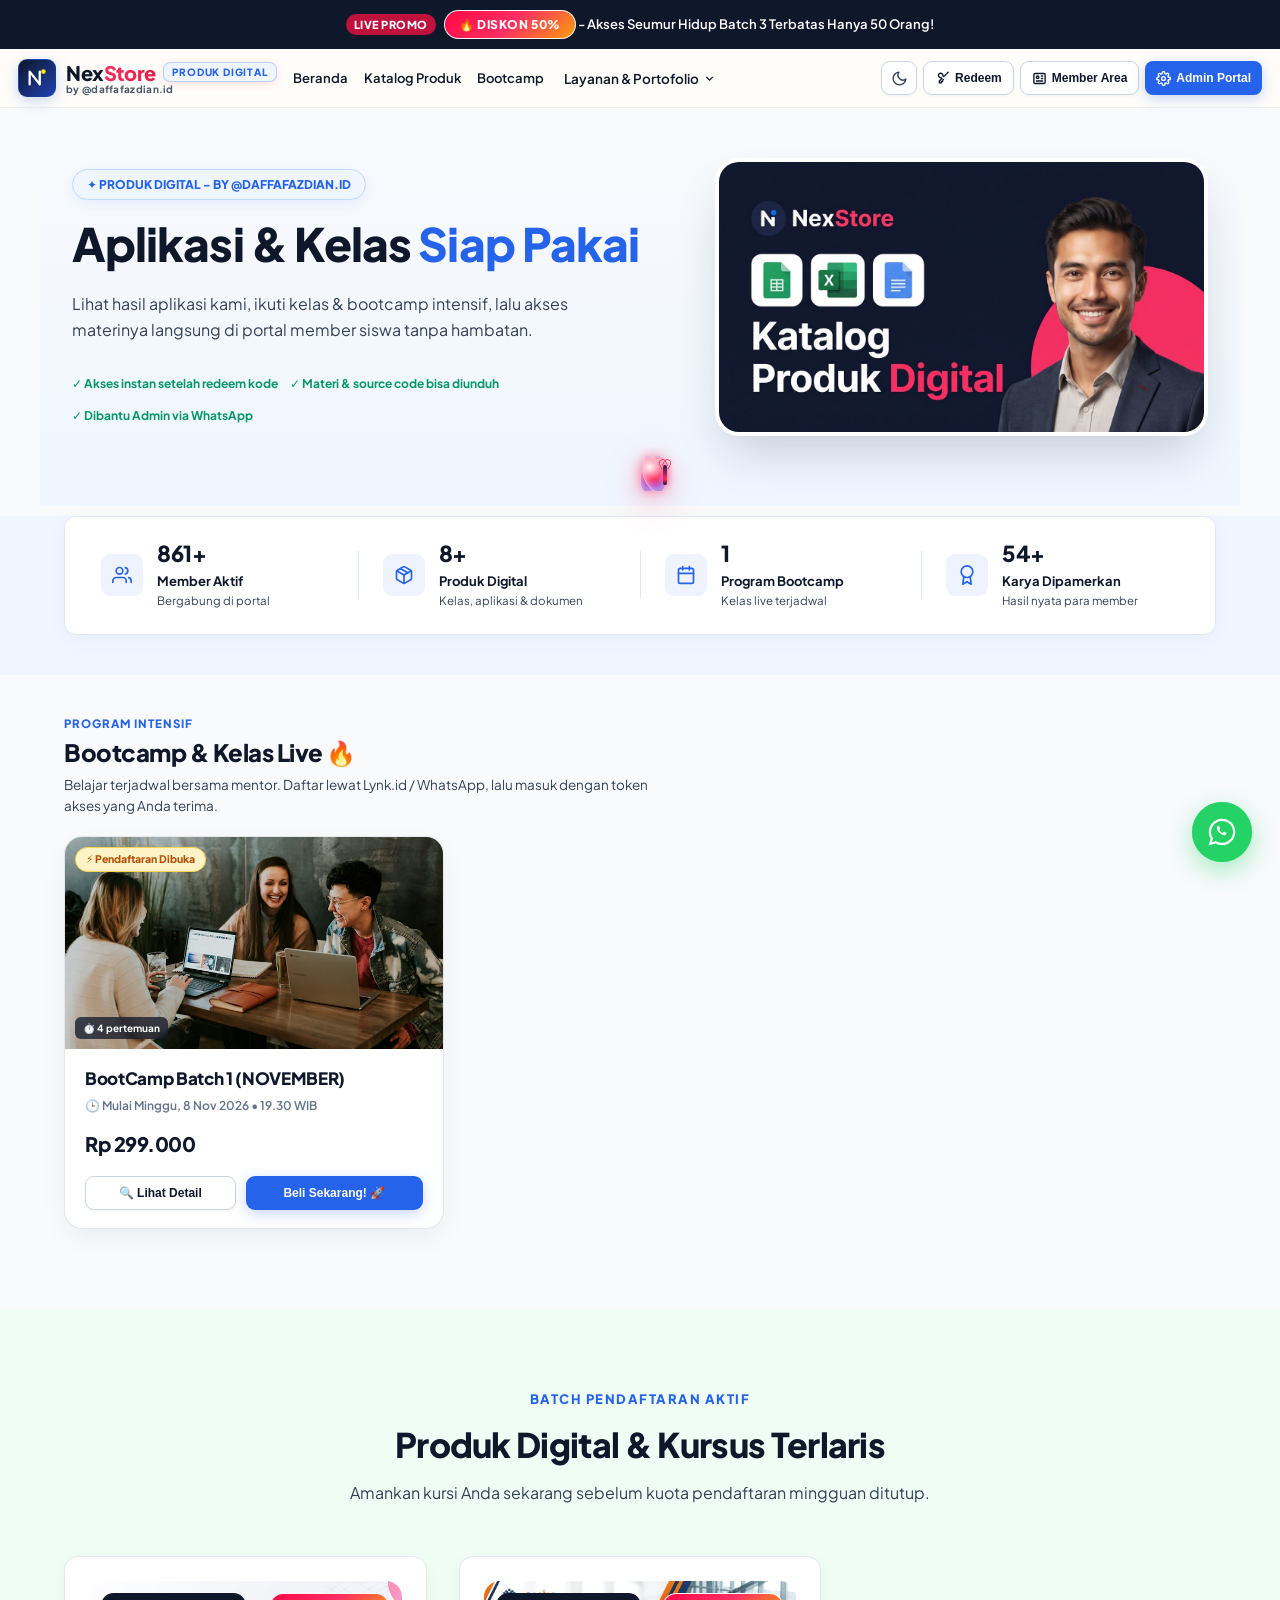
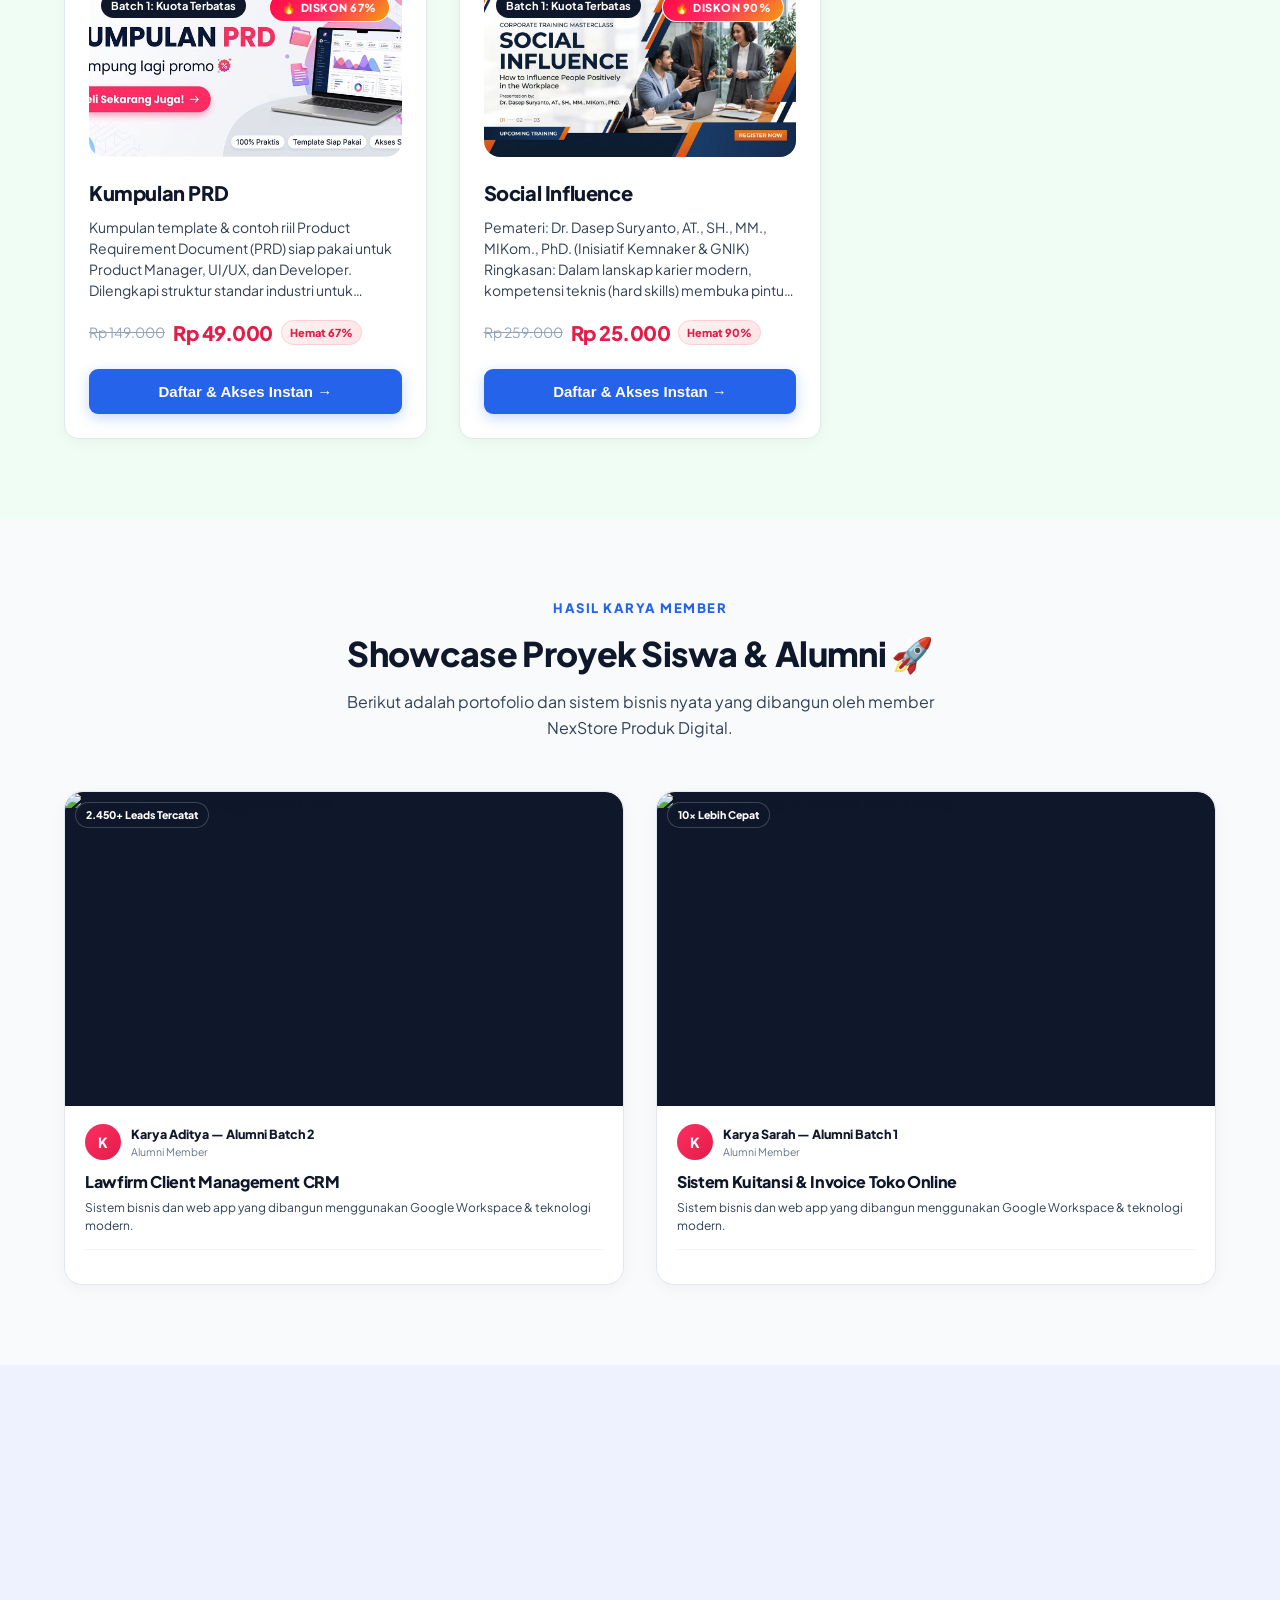
==== commit 5ff48614: "fix(portal): hilangkan toast selamat datang super admin & jadikan aksen ruang belajarku biru di mode" ====
--- a/index.html
+++ b/index.html
@@ -37,7 +37,7 @@
   <link rel="preconnect" href="https://images.unsplash.com" crossorigin>
 
   <!-- Preload LCP Hero Image with high priority to eliminate LCP delay -->
-  <link rel="preload" as="image" href="assets/hero/hero-slide-1.jpg?v=20261109-03" fetchpriority="high">
+  <link rel="preload" as="image" href="assets/hero/hero-slide-1.jpg?v=20261109-04" fetchpriority="high">
 
   <!-- Preload primary font file to eliminate font-shift CLS -->
   <link rel="preload" href="https://fonts.gstatic.com/s/plusjakartasans/v12/LDIoaomQNQcsA88c7O9yZ4KMCoOg4Ko20yygg_vb.woff2" as="font" type="font/woff2" crossorigin>
@@ -50,7 +50,7 @@
   </noscript>
   
   <!-- Stylesheet -->
-  <link rel="stylesheet" href="css/style.css?v=20261109-03">
+  <link rel="stylesheet" href="css/style.css?v=20261109-04">
 </head>
 <body>
   <!-- Immediate Body Theme Application for 100% Zero-Flash System Automation -->
@@ -540,7 +540,7 @@
       <div class="hero-slideshow-container">
         <!-- Slide 1 (Utama - Default Aktif) -->
         <div class="hero-slide active" id="hero-slide-item-1">
-          <img id="hero-slide-img-1" src="assets/hero/hero-slide-1.jpg?v=20261109-03" alt="Hero Slide 1" width="1280" height="720" fetchpriority="high" decoding="async" onerror="this.onerror=null; this.src='assets/hero/hero-slide-1.jpg?v=20261109-03';">
+          <img id="hero-slide-img-1" src="assets/hero/hero-slide-1.jpg?v=20261109-04" alt="Hero Slide 1" width="1280" height="720" fetchpriority="high" decoding="async" onerror="this.onerror=null; this.src='assets/hero/hero-slide-1.jpg?v=20261109-04';">
         </div>
         <!-- Slide 2 (Default Non-Aktif sampai diaktifkan di CRM) -->
         <div class="hero-slide" id="hero-slide-item-2" style="display:none;">
@@ -4841,8 +4841,8 @@
     </div>
   </div>
 
-  <script defer src="js/config.js?v=20261109-03"></script>
-  <script defer src="js/app.js?v=20261109-03"></script>
+  <script defer src="js/config.js?v=20261109-04"></script>
+  <script defer src="js/app.js?v=20261109-04"></script>
 
   <!-- Modal Reader & Salin Dokumen (Bersih untuk Member Siswa, Edit dilakukan di CRM Portal Ruang BelajarKu) -->
   <div class="modal-overlay" id="modal-doc-reader">
--- a/css/style.css
+++ b/css/style.css
@@ -3988,26 +3988,31 @@
   text-decoration: none;
   cursor: pointer;
   border: none;
-  background: linear-gradient(135deg, #FF2E63 0%, #E11D48 100%);
+  background: linear-gradient(135deg, #2563EB 0%, #1D4ED8 100%);
   color: #FFFFFF;
   transition: all 0.22s ease;
-  box-shadow: 0 4px 14px rgba(255, 46, 99, 0.3);
+  box-shadow: 0 4px 14px rgba(37, 99, 235, 0.35);
   box-sizing: border-box;
 }
 
 .rb-btn-action:hover {
-  background: linear-gradient(135deg, #E11D48 0%, #BE123C 100%);
+  background: linear-gradient(135deg, #1D4ED8 0%, #1E40AF 100%);
   transform: translateY(-2px);
-  box-shadow: 0 6px 20px rgba(225, 29, 72, 0.45);
+  box-shadow: 0 6px 20px rgba(37, 99, 235, 0.45);
   color: #FFFFFF;
 }
 
 .rb-btn-action.rb-btn-doc {
-  background: #FF2E63 !important;
-  color: #FFFFFF !important;
-  border: 1px solid rgba(255, 46, 99, 0.4) !important;
-  box-shadow: 0 4px 14px rgba(255, 46, 99, 0.35) !important;
+  background: linear-gradient(135deg, #2563EB 0%, #1D4ED8 100%) !important;
+  color: #FFFFFF !important;
+  border: 1px solid rgba(37, 99, 235, 0.4) !important;
+  box-shadow: 0 4px 14px rgba(37, 99, 235, 0.35) !important;
   transition: all 0.25s ease !important;
+}
+
+.rb-btn-action.rb-btn-doc:hover {
+  background: linear-gradient(135deg, #1D4ED8 0%, #1E40AF 100%) !important;
+  box-shadow: 0 6px 20px rgba(37, 99, 235, 0.45) !important;
 }
 
 /* Mobile responsive rules for Ruang BelajarKu */
@@ -5409,20 +5414,20 @@
 }
 
 .rb-nav-ep-btn:hover {
-  border-color: #FECDD3;
-  color: #E11D48;
-  background: #FFF1F2;
+  border-color: #BFDBFE;
+  color: #2563EB;
+  background: #EFF6FF;
 }
 
 .rb-nav-ep-btn.primary {
-  background: linear-gradient(135deg, #FF2E63 0%, #E11D48 100%);
+  background: linear-gradient(135deg, #2563EB 0%, #1D4ED8 100%);
   color: #FFFFFF;
   border: none;
 }
 
 .rb-nav-ep-btn.primary:hover {
-  background: linear-gradient(135deg, #E11D48 0%, #BE185D 100%);
-  box-shadow: 0 6px 18px rgba(225, 29, 72, 0.45);
+  background: linear-gradient(135deg, #1D4ED8 0%, #1E40AF 100%);
+  box-shadow: 0 6px 18px rgba(37, 99, 235, 0.45);
   transform: translateY(-1px);
 }
 
@@ -5466,20 +5471,20 @@
 }
 
 .rb-tab-btn:hover {
-  color: #E11D48;
+  color: #2563EB;
 }
 
 .rb-tab-btn.active {
-  color: #E11D48;
-  border-bottom-color: #E11D48;
+  color: #2563EB;
+  border-bottom-color: #2563EB;
   background: #FFFFFF;
   border-top-left-radius: 12px;
   border-top-right-radius: 12px;
 }
 
 .rb-tab-btn .badge-count {
-  background: #FDEEF1;
-  color: #E11D48;
+  background: #EFF6FF;
+  color: #2563EB;
   font-size: 11px;
   padding: 2px 7px;
   border-radius: 9999px;
@@ -9137,17 +9142,17 @@
 }
 
 .mp-btn-doc {
-  background: #FF2E63 !important;
-  color: #FFFFFF !important;
-  box-shadow: 0 4px 14px rgba(255, 46, 99, 0.35) !important;
+  background: linear-gradient(135deg, #2563EB 0%, #1D4ED8 100%) !important;
+  color: #FFFFFF !important;
+  box-shadow: 0 4px 14px rgba(37, 99, 235, 0.35) !important;
   border: none !important;
   cursor: pointer !important;
   transition: all 0.25s ease !important;
 }
 
 .mp-btn-doc:hover {
-  background: #E11D48 !important;
-  box-shadow: 0 6px 20px rgba(255, 46, 99, 0.45) !important;
+  background: #1D4ED8 !important;
+  box-shadow: 0 6px 20px rgba(37, 99, 235, 0.45) !important;
   transform: translateY(-1px) !important;
 }
 
@@ -10938,18 +10943,67 @@
   box-shadow: 0 4px 14px rgba(255, 46, 99, 0.4) !important;
 }
 
-/* Active Tab Link (Selalu Putih #FFFFFF di Atas Hot Pink #FF2E63) */
+/* Active Tab Link - Dark Mode: Hot Pink #FF2E63 */
+[data-theme="dark"] .classroom-top-links a.active,
+[data-theme="dark"] .classroom-top-links li a.active,
+[data-theme="dark"] .cls-tab-link.active,
+[data-theme="dark"] #tab-link-home.active,
+[data-theme="dark"] #tab-link-kelas.active,
+[data-theme="dark"] #tab-link-jalur.active,
+[data-theme="dark"] #tab-link-bootcamp.active,
+[data-theme="dark"] #tab-link-pameran.active,
+[data-theme="dark"] #tab-link-panduan.active,
+[data-theme="dark"] #tab-link-custom.active,
+body.dark-theme .classroom-top-links a.active,
+body.dark-theme .classroom-top-links li a.active,
+body.dark-theme .cls-tab-link.active,
+body.dark-theme #tab-link-home.active,
+body.dark-theme #tab-link-kelas.active,
+body.dark-theme #tab-link-jalur.active,
+body.dark-theme #tab-link-bootcamp.active,
+body.dark-theme #tab-link-pameran.active,
+body.dark-theme #tab-link-panduan.active,
+body.dark-theme #tab-link-custom.active {
+  background: linear-gradient(135deg, #FF2E63 0%, #E11D48 100%) !important;
+  border-color: #FF2E63 !important;
+  color: #FFFFFF !important;
+  -webkit-text-fill-color: #FFFFFF !important;
+  font-weight: 700 !important;
+  box-shadow: 0 4px 14px rgba(255, 46, 99, 0.4) !important;
+}
+
+/* Active Tab Link - Light Mode: Aksen Biru #2563EB */
+[data-theme="light"] .classroom-top-links a.active,
+[data-theme="light"] .classroom-top-links li a.active,
+[data-theme="light"] .cls-tab-link.active,
+[data-theme="light"] #tab-link-home.active,
+[data-theme="light"] #tab-link-kelas.active,
+[data-theme="light"] #tab-link-jalur.active,
+[data-theme="light"] #tab-link-bootcamp.active,
+[data-theme="light"] #tab-link-pameran.active,
+[data-theme="light"] #tab-link-panduan.active,
+[data-theme="light"] #tab-link-custom.active,
+body.light-theme .classroom-top-links a.active,
+body.light-theme .classroom-top-links li a.active,
+body.light-theme .cls-tab-link.active,
+body.light-theme #tab-link-home.active,
+body.light-theme #tab-link-kelas.active,
+body.light-theme #tab-link-jalur.active,
+body.light-theme #tab-link-bootcamp.active,
+body.light-theme #tab-link-pameran.active,
+body.light-theme #tab-link-panduan.active,
+body.light-theme #tab-link-custom.active,
 .classroom-top-links a.active,
 .classroom-top-links li a.active,
 .cls-tab-link.active,
 #tab-link-home.active,
 #tab-link-kelas.active {
-  background: #FF2E63 !important;
-  border-color: #FF2E63 !important;
+  background: linear-gradient(135deg, #2563EB 0%, #1D4ED8 100%) !important;
+  border-color: #2563EB !important;
   color: #FFFFFF !important;
   -webkit-text-fill-color: #FFFFFF !important;
   font-weight: 700 !important;
-  box-shadow: 0 4px 12px rgba(255, 46, 99, 0.35) !important;
+  box-shadow: 0 4px 14px rgba(37, 99, 235, 0.35) !important;
 }
 
 
@@ -15676,3 +15730,286 @@
   border-color: rgba(255, 255, 255, 0.12) !important;
 }
 
+/* ==========================================================================
+   EXPLICIT LIGHT & DARK MODE ACCENT ALIGNMENT: RUANG BELAJARKU & MEMBER PORTAL
+   Foto Reference: Mode Terang = Aksen Biru (#2563EB), Mode Gelap = Aksen Merah (#FF2E63)
+   ========================================================================== */
+
+/* 1. LIGHT MODE: Aksen Biru (#2563EB) di Seluruh Dashboard Ruang BelajarKu */
+[data-theme="light"] .classroom-portal-nav .brand-name-text .brand-accent,
+body.light-theme .classroom-portal-nav .brand-name-text .brand-accent,
+[data-theme="light"] .brand-accent,
+body.light-theme .brand-accent {
+  color: #2563EB !important;
+}
+
+[data-theme="light"] .classroom-portal-nav .brand-motif-pill,
+body.light-theme .classroom-portal-nav .brand-motif-pill,
+[data-theme="light"] .brand-motif-pill,
+body.light-theme .brand-motif-pill {
+  color: #2563EB !important;
+  background: #EFF6FF !important;
+  border-color: rgba(37, 99, 235, 0.25) !important;
+}
+
+[data-theme="light"] .classroom-portal-nav .member-avatar-initial,
+body.light-theme .classroom-portal-nav .member-avatar-initial,
+[data-theme="light"] .member-avatar-initial,
+body.light-theme .member-avatar-initial {
+  background: #2563EB !important;
+  color: #FFFFFF !important;
+}
+
+[data-theme="light"] .classroom-portal-nav .brand-app-icon,
+body.light-theme .classroom-portal-nav .brand-app-icon {
+  border-color: rgba(37, 99, 235, 0.35) !important;
+  box-shadow: 0 4px 14px rgba(37, 99, 235, 0.2) !important;
+}
+
+[data-theme="light"] .cls-tab-link.active,
+[data-theme="light"] #cls-portal-tabs-nav .cls-tab-link.active,
+[data-theme="light"] #tab-link-home.active,
+[data-theme="light"] #tab-link-kelas.active,
+[data-theme="light"] #tab-link-jalur.active,
+[data-theme="light"] #tab-link-bootcamp.active,
+[data-theme="light"] #tab-link-pameran.active,
+[data-theme="light"] #tab-link-panduan.active,
+[data-theme="light"] #tab-link-custom.active,
+body.light-theme .cls-tab-link.active,
+body.light-theme #cls-portal-tabs-nav .cls-tab-link.active,
+body.light-theme #tab-link-home.active,
+body.light-theme #tab-link-kelas.active,
+body.light-theme #tab-link-jalur.active,
+body.light-theme #tab-link-bootcamp.active,
+body.light-theme #tab-link-pameran.active,
+body.light-theme #tab-link-panduan.active,
+body.light-theme #tab-link-custom.active {
+  background: linear-gradient(135deg, #2563EB 0%, #1D4ED8 100%) !important;
+  border-color: #2563EB !important;
+  color: #FFFFFF !important;
+  -webkit-text-fill-color: #FFFFFF !important;
+  box-shadow: 0 4px 14px rgba(37, 99, 235, 0.35) !important;
+}
+
+[data-theme="light"] .rb-btn-action,
+[data-theme="light"] .rb-btn-action.rb-btn-doc,
+[data-theme="light"] .mp-card-action-btn,
+[data-theme="light"] .mp-card-action-btn.mp-btn-primary,
+[data-theme="light"] .mp-card-action-btn.mp-btn-doc,
+[data-theme="light"] .mp-btn-doc,
+[data-theme="light"] .mp-btn-primary,
+[data-theme="light"] .btn-hero-classes,
+body.light-theme .rb-btn-action,
+body.light-theme .rb-btn-action.rb-btn-doc,
+body.light-theme .mp-card-action-btn,
+body.light-theme .mp-card-action-btn.mp-btn-primary,
+body.light-theme .mp-card-action-btn.mp-btn-doc,
+body.light-theme .mp-btn-doc,
+body.light-theme .mp-btn-primary,
+body.light-theme .btn-hero-classes {
+  background: linear-gradient(135deg, #2563EB 0%, #1D4ED8 100%) !important;
+  border: 1px solid rgba(37, 99, 235, 0.4) !important;
+  color: #FFFFFF !important;
+  -webkit-text-fill-color: #FFFFFF !important;
+  box-shadow: 0 4px 14px rgba(37, 99, 235, 0.35) !important;
+}
+
+[data-theme="light"] .rb-btn-action:hover,
+[data-theme="light"] .rb-btn-action.rb-btn-doc:hover,
+[data-theme="light"] .mp-card-action-btn:hover,
+[data-theme="light"] .mp-card-action-btn.mp-btn-doc:hover,
+[data-theme="light"] .mp-btn-doc:hover,
+[data-theme="light"] .btn-hero-classes:hover,
+body.light-theme .rb-btn-action:hover,
+body.light-theme .rb-btn-action.rb-btn-doc:hover,
+body.light-theme .mp-card-action-btn:hover,
+body.light-theme .mp-card-action-btn.mp-btn-doc:hover,
+body.light-theme .mp-btn-doc:hover,
+body.light-theme .btn-hero-classes:hover {
+  background: linear-gradient(135deg, #1D4ED8 0%, #1E40AF 100%) !important;
+  box-shadow: 0 6px 20px rgba(37, 99, 235, 0.45) !important;
+  transform: translateY(-2px) !important;
+}
+
+[data-theme="light"] .rb-pill.active,
+body.light-theme .rb-pill.active {
+  background: #2563EB !important;
+  border-color: #2563EB !important;
+  color: #FFFFFF !important;
+  box-shadow: 0 4px 14px rgba(37, 99, 235, 0.35) !important;
+}
+
+[data-theme="light"] .rb-nav-ep-btn.primary,
+body.light-theme .rb-nav-ep-btn.primary {
+  background: linear-gradient(135deg, #2563EB 0%, #1D4ED8 100%) !important;
+  color: #FFFFFF !important;
+  box-shadow: 0 4px 14px rgba(37, 99, 235, 0.35) !important;
+}
+
+[data-theme="light"] .rb-nav-ep-btn.primary:hover,
+body.light-theme .rb-nav-ep-btn.primary:hover {
+  background: #1D4ED8 !important;
+  box-shadow: 0 6px 18px rgba(37, 99, 235, 0.45) !important;
+}
+
+[data-theme="light"] .rb-tab-btn.active,
+body.light-theme .rb-tab-btn.active {
+  color: #2563EB !important;
+  border-bottom-color: #2563EB !important;
+}
+
+[data-theme="light"] .rb-tab-btn .badge-count,
+body.light-theme .rb-tab-btn .badge-count {
+  background: #EFF6FF !important;
+  color: #2563EB !important;
+}
+
+[data-theme="light"] .rb-doc-banner-overlay-btn,
+body.light-theme .rb-doc-banner-overlay-btn {
+  background: #2563EB !important;
+}
+
+[data-theme="light"] .section-eyebrow,
+body.light-theme .section-eyebrow {
+  color: #2563EB !important;
+}
+
+/* 2. DARK MODE: Aksen Merah (#FF2E63) di Seluruh Dashboard Ruang BelajarKu */
+[data-theme="dark"] .classroom-portal-nav .brand-name-text .brand-accent,
+body.dark-theme .classroom-portal-nav .brand-name-text .brand-accent,
+[data-theme="dark"] .brand-accent,
+body.dark-theme .brand-accent {
+  color: #FF2E63 !important;
+}
+
+[data-theme="dark"] .classroom-portal-nav .brand-motif-pill,
+body.dark-theme .classroom-portal-nav .brand-motif-pill,
+[data-theme="dark"] .brand-motif-pill,
+body.dark-theme .brand-motif-pill {
+  color: #FF2E63 !important;
+  background: rgba(255, 46, 99, 0.12) !important;
+  border-color: rgba(255, 46, 99, 0.3) !important;
+}
+
+[data-theme="dark"] .classroom-portal-nav .member-avatar-initial,
+body.dark-theme .classroom-portal-nav .member-avatar-initial,
+[data-theme="dark"] .member-avatar-initial,
+body.dark-theme .member-avatar-initial {
+  background: #FF2E63 !important;
+  color: #FFFFFF !important;
+}
+
+[data-theme="dark"] .classroom-portal-nav .brand-app-icon,
+body.dark-theme .classroom-portal-nav .brand-app-icon {
+  border-color: rgba(255, 46, 99, 0.4) !important;
+  box-shadow: 0 4px 14px rgba(255, 46, 99, 0.25) !important;
+}
+
+[data-theme="dark"] .cls-tab-link.active,
+[data-theme="dark"] #cls-portal-tabs-nav .cls-tab-link.active,
+[data-theme="dark"] #tab-link-home.active,
+[data-theme="dark"] #tab-link-kelas.active,
+[data-theme="dark"] #tab-link-jalur.active,
+[data-theme="dark"] #tab-link-bootcamp.active,
+[data-theme="dark"] #tab-link-pameran.active,
+[data-theme="dark"] #tab-link-panduan.active,
+[data-theme="dark"] #tab-link-custom.active,
+body.dark-theme .cls-tab-link.active,
+body.dark-theme #cls-portal-tabs-nav .cls-tab-link.active,
+body.dark-theme #tab-link-home.active,
+body.dark-theme #tab-link-kelas.active,
+body.dark-theme #tab-link-jalur.active,
+body.dark-theme #tab-link-bootcamp.active,
+body.dark-theme #tab-link-pameran.active,
+body.dark-theme #tab-link-panduan.active,
+body.dark-theme #tab-link-custom.active {
+  background: linear-gradient(135deg, #FF2E63 0%, #E11D48 100%) !important;
+  border-color: #FF2E63 !important;
+  color: #FFFFFF !important;
+  -webkit-text-fill-color: #FFFFFF !important;
+  box-shadow: 0 4px 14px rgba(255, 46, 99, 0.4) !important;
+}
+
+[data-theme="dark"] .rb-btn-action,
+[data-theme="dark"] .rb-btn-action.rb-btn-doc,
+[data-theme="dark"] .mp-card-action-btn,
+[data-theme="dark"] .mp-card-action-btn.mp-btn-primary,
+[data-theme="dark"] .mp-card-action-btn.mp-btn-doc,
+[data-theme="dark"] .mp-btn-doc,
+[data-theme="dark"] .mp-btn-primary,
+[data-theme="dark"] .btn-hero-classes,
+body.dark-theme .rb-btn-action,
+body.dark-theme .rb-btn-action.rb-btn-doc,
+body.dark-theme .mp-card-action-btn,
+body.dark-theme .mp-card-action-btn.mp-btn-primary,
+body.dark-theme .mp-card-action-btn.mp-btn-doc,
+body.dark-theme .mp-btn-doc,
+body.dark-theme .mp-btn-primary,
+body.dark-theme .btn-hero-classes {
+  background: linear-gradient(135deg, #FF2E63 0%, #E11D48 100%) !important;
+  border: 1px solid rgba(255, 46, 99, 0.4) !important;
+  color: #FFFFFF !important;
+  -webkit-text-fill-color: #FFFFFF !important;
+  box-shadow: 0 4px 14px rgba(255, 46, 99, 0.35) !important;
+}
+
+[data-theme="dark"] .rb-btn-action:hover,
+[data-theme="dark"] .rb-btn-action.rb-btn-doc:hover,
+[data-theme="dark"] .mp-card-action-btn:hover,
+[data-theme="dark"] .mp-card-action-btn.mp-btn-doc:hover,
+[data-theme="dark"] .mp-btn-doc:hover,
+[data-theme="dark"] .btn-hero-classes:hover,
+body.dark-theme .rb-btn-action:hover,
+body.dark-theme .rb-btn-action.rb-btn-doc:hover,
+body.dark-theme .mp-card-action-btn:hover,
+body.dark-theme .mp-card-action-btn.mp-btn-doc:hover,
+body.dark-theme .mp-btn-doc:hover,
+body.dark-theme .btn-hero-classes:hover {
+  background: linear-gradient(135deg, #E11D48 0%, #BE123C 100%) !important;
+  box-shadow: 0 6px 20px rgba(255, 46, 99, 0.45) !important;
+  transform: translateY(-2px) !important;
+}
+
+[data-theme="dark"] .rb-pill.active,
+body.dark-theme .rb-pill.active {
+  background: #FF2E63 !important;
+  border-color: #FF2E63 !important;
+  color: #FFFFFF !important;
+  box-shadow: 0 4px 14px rgba(255, 46, 99, 0.4) !important;
+}
+
+[data-theme="dark"] .rb-nav-ep-btn.primary,
+body.dark-theme .rb-nav-ep-btn.primary {
+  background: linear-gradient(135deg, #FF2E63 0%, #E11D48 100%) !important;
+  color: #FFFFFF !important;
+  box-shadow: 0 4px 14px rgba(255, 46, 99, 0.4) !important;
+}
+
+[data-theme="dark"] .rb-nav-ep-btn.primary:hover,
+body.dark-theme .rb-nav-ep-btn.primary:hover {
+  background: #E11D48 !important;
+  box-shadow: 0 6px 18px rgba(255, 46, 99, 0.45) !important;
+}
+
+[data-theme="dark"] .rb-tab-btn.active,
+body.dark-theme .rb-tab-btn.active {
+  color: #FF2E63 !important;
+  border-bottom-color: #FF2E63 !important;
+}
+
+[data-theme="dark"] .rb-tab-btn .badge-count,
+body.dark-theme .rb-tab-btn .badge-count {
+  background: rgba(255, 46, 99, 0.15) !important;
+  color: #FF2E63 !important;
+}
+
+[data-theme="dark"] .rb-doc-banner-overlay-btn,
+body.dark-theme .rb-doc-banner-overlay-btn {
+  background: #FF2E63 !important;
+}
+
+[data-theme="dark"] .section-eyebrow,
+body.dark-theme .section-eyebrow {
+  color: #FF2E63 !important;
+}
+
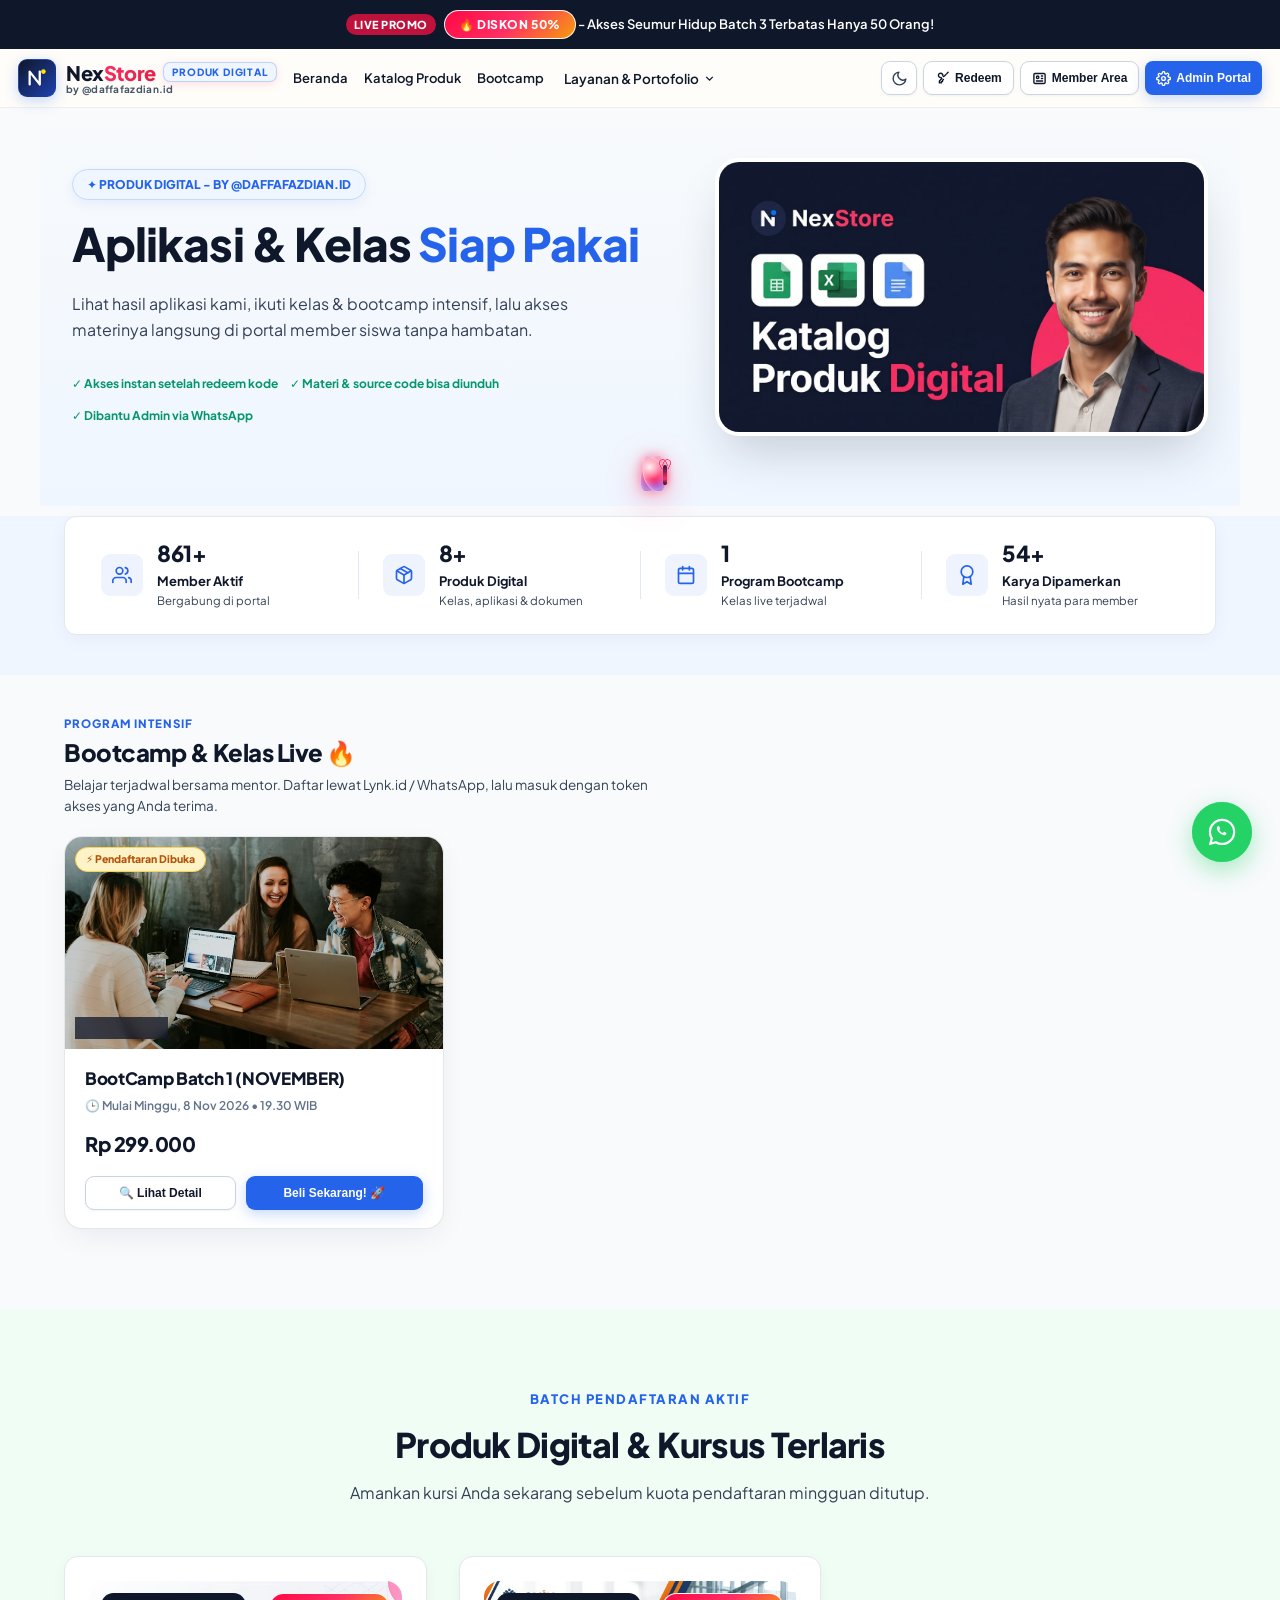
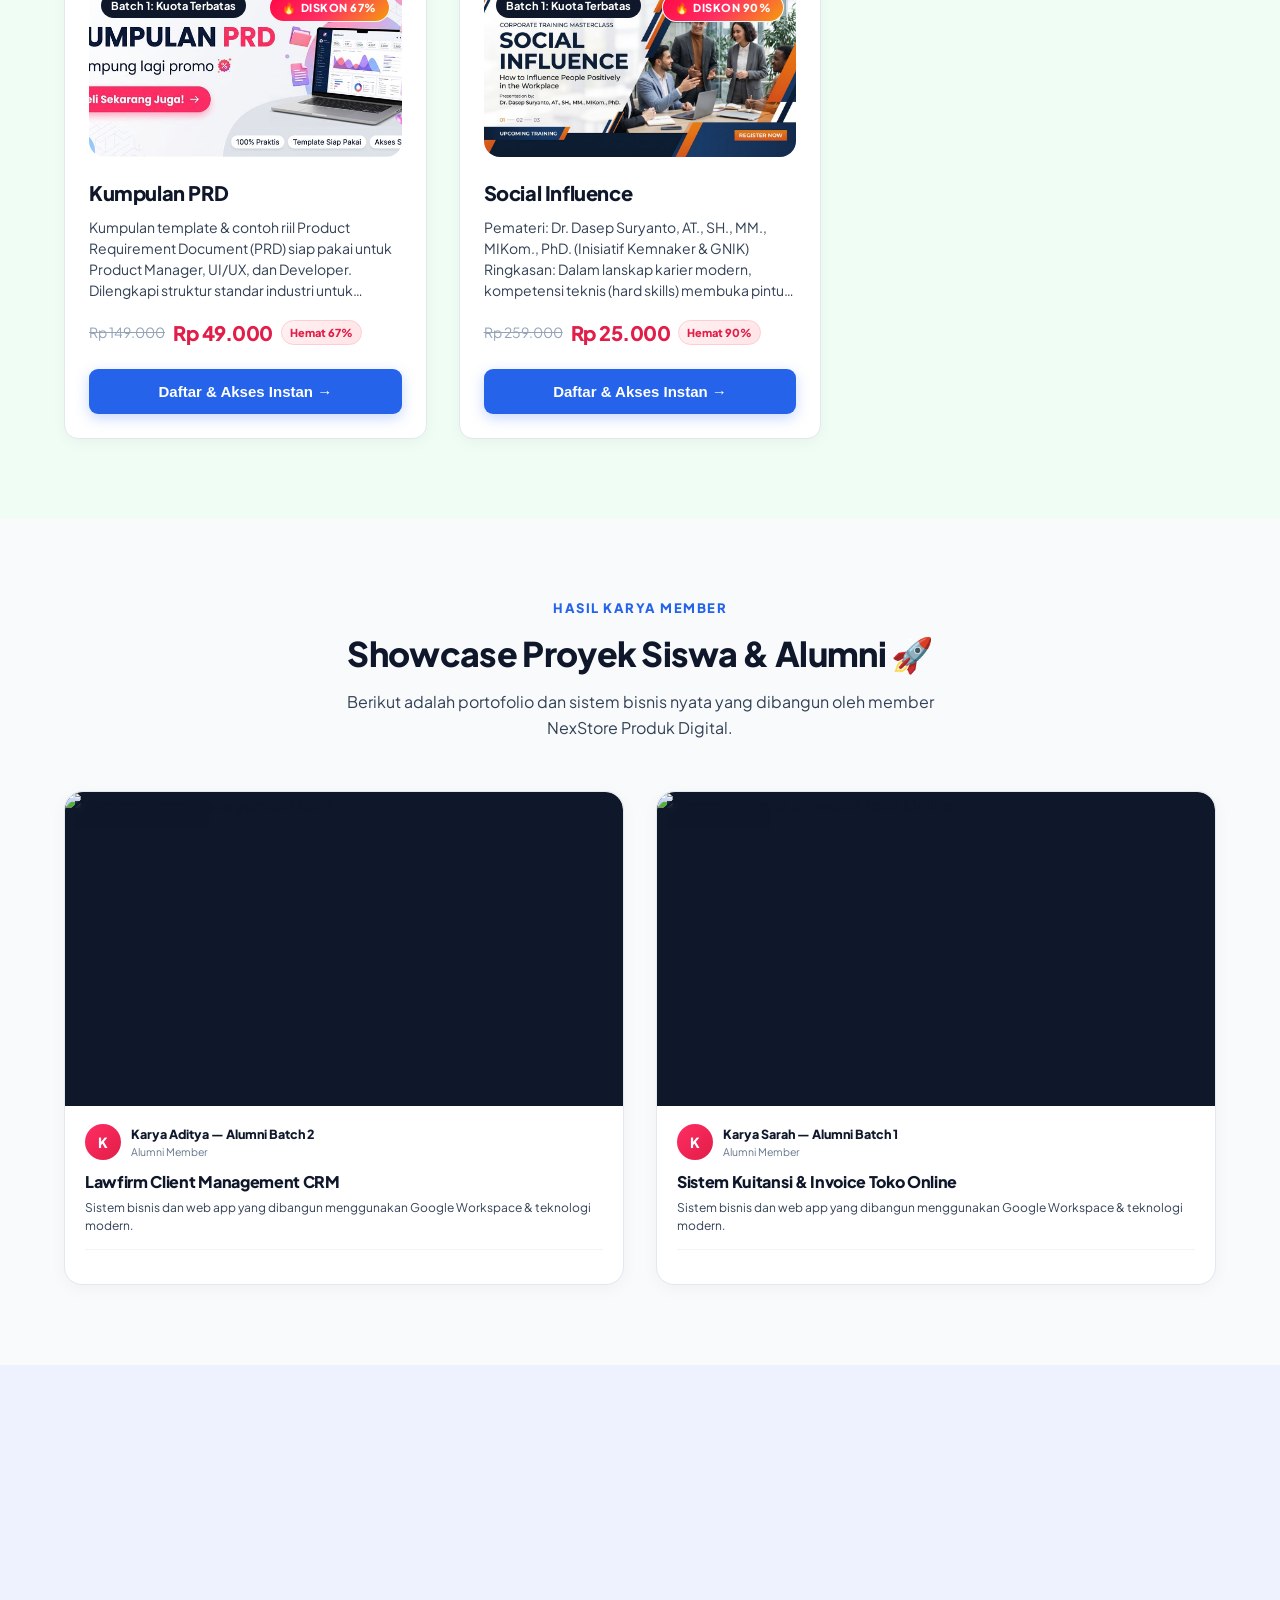
==== commit c5c771ec: "fix(theme): blokir total notifikasi toast mode terang & gelap di showToast, DOM interceptor, dan CSS" ====
--- a/index.html
+++ b/index.html
@@ -37,7 +37,9 @@
   <link rel="preconnect" href="https://images.unsplash.com" crossorigin>
 
   <!-- Preload LCP Hero Image with high priority to eliminate LCP delay -->
-  <link rel="preload" as="image" href="assets/hero/hero-slide-1.jpg?v=20261109-04" fetchpriority="high">
+  <link rel="preload" as="image" href="assets/hero/hero-slide-1.jpg?v=20261109-08" fetchpriority="high">
+  <link rel="preload" as="image" href="assets/hero/hero-slide-2.jpg" fetchpriority="low">
+  <link rel="preload" as="image" href="assets/hero/hero-slide-3.jpg" fetchpriority="low">
 
   <!-- Preload primary font file to eliminate font-shift CLS -->
   <link rel="preload" href="https://fonts.gstatic.com/s/plusjakartasans/v12/LDIoaomQNQcsA88c7O9yZ4KMCoOg4Ko20yygg_vb.woff2" as="font" type="font/woff2" crossorigin>
@@ -50,7 +52,19 @@
   </noscript>
   
   <!-- Stylesheet -->
-  <link rel="stylesheet" href="css/style.css?v=20261109-04">
+  <link rel="stylesheet" href="css/style.css?v=20261109-08">
+  <script>
+    (function() {
+      var orig = window.showToast;
+      window.showToast = function(msg, type, duration) {
+        if (msg && typeof msg === 'string') {
+          var l = msg.toLowerCase();
+          if (l.includes('mode gelap') || l.includes('mode terang') || l.includes('beralih ke mode')) return;
+        }
+        if (typeof orig === 'function') return orig(msg, type, duration);
+      };
+    })();
+  </script>
 </head>
 <body>
   <!-- Immediate Body Theme Application for 100% Zero-Flash System Automation -->
@@ -540,7 +554,7 @@
       <div class="hero-slideshow-container">
         <!-- Slide 1 (Utama - Default Aktif) -->
         <div class="hero-slide active" id="hero-slide-item-1">
-          <img id="hero-slide-img-1" src="assets/hero/hero-slide-1.jpg?v=20261109-04" alt="Hero Slide 1" width="1280" height="720" fetchpriority="high" decoding="async" onerror="this.onerror=null; this.src='assets/hero/hero-slide-1.jpg?v=20261109-04';">
+          <img id="hero-slide-img-1" src="assets/hero/hero-slide-1.jpg?v=20261109-08" alt="Hero Slide 1" width="1280" height="720" fetchpriority="high" decoding="async" onerror="this.onerror=null; this.src='assets/hero/hero-slide-1.jpg?v=20261109-08';">
         </div>
         <!-- Slide 2 (Default Non-Aktif sampai diaktifkan di CRM) -->
         <div class="hero-slide" id="hero-slide-item-2" style="display:none;">
@@ -1257,19 +1271,19 @@
       
       <!-- Avatar User Header -->
       <div style="width:52px; height:52px; border-radius:50%; background:#F1F5F9; border:2px solid var(--deep-navy); margin:0 auto 10px; overflow:hidden; display:flex; align-items:center; justify-content:center; box-shadow:0 4px 12px rgba(0,0,0,0.06);">
-        <img src="https://images.unsplash.com/photo-1534528741775-53994a69daeb?auto=format&fit=crop&w=150&q=80" alt="Avatar Siswa" loading="lazy" decoding="async" style="width:100%; height:100%; object-fit:cover;">
-      </div>
-
-      <h3 style="font-size:20px; font-weight:800; color:var(--deep-navy); margin:0 0 4px;">Selamat Datang Member Siswa 🎓</h3>
-      <p style="font-size:12.5px; color:var(--text-muted); margin:0 0 16px;">Masuk untuk mengakses materi belajar & aplikasi Anda.</p>
+        <img id="member-login-avatar-img" src="https://images.unsplash.com/photo-1534528741775-53994a69daeb?auto=format&fit=crop&w=150&q=80" alt="Avatar Siswa" loading="lazy" decoding="async" style="width:100%; height:100%; object-fit:cover;">
+      </div>
+
+      <h3 id="member-login-title" style="font-size:20px; font-weight:800; color:var(--deep-navy); margin:0 0 4px;">Selamat Datang Member Siswa 🎓</h3>
+      <p id="member-login-subtitle" style="font-size:12.5px; color:var(--text-muted); margin:0 0 16px;">Masuk untuk mengakses materi belajar & aplikasi Anda.</p>
 
       <!-- MEMBER LOGIN FORM ONLY -->
       <div id="auth-view-member-email" style="text-align:left;">
         <form onsubmit="handleMemberEmailLogin(event)">
           <div class="form-group" style="margin-bottom:8px;">
-            <label class="form-label" style="font-size:12px; font-weight:700; color:var(--deep-navy); margin-bottom:4px;">Email Terdaftar</label>
+            <label id="member-login-email-label" class="form-label" style="font-size:12px; font-weight:700; color:var(--deep-navy); margin-bottom:4px;">Email Terdaftar</label>
             <input type="email" id="member-login-email-input" required class="form-input" placeholder="nama@email.com" value="daffafazdian50@gmail.com" style="font-size:14px; padding:10px 14px; border-radius:10px;">
-            <p style="font-size:11px; color:#64748B; margin-top:4px;">Gunakan email yang Anda pakai saat membeli / redeem kode.</p>
+            <p id="member-login-help-text" style="font-size:11px; color:#64748B; margin-top:4px;">Gunakan email yang Anda pakai saat membeli / redeem kode.</p>
           </div>
 
           <!-- History / Device Chips -->
@@ -1289,23 +1303,23 @@
 
           <!-- Primary Action Button: Masuk sebagai Member -->
           <button type="submit" class="shimmer-btn btn-primary" id="btn-login-member-email" style="width:100%; padding:12px; font-size:14px; font-weight:700; justify-content:center; border-radius:10px;">
-            <span>➔]</span> Masuk sebagai Member
+            <span id="btn-login-member-text">➔] Masuk sebagai Member</span>
           </button>
         </form>
 
         <!-- Secondary Button: Buka Modal Redeem Kode Akses -->
         <button type="button" class="btn-redeem-outline" onclick="openRedeemModal()" style="border-radius:10px; margin-top:10px; padding:11px 16px; font-size:13px; width:100%; display:flex; align-items:center; justify-content:center; gap:6px;">
-          <svg width="14" height="14" viewBox="0 0 24 24" fill="none" stroke="currentColor" stroke-width="2.2" stroke-linecap="round" stroke-linejoin="round" aria-hidden="true"><path d="M21 2l-2 2m-1.5 1.5L14 9l-1.5-1.5a3.5 3.5 0 1 0-3 3l1.5 1.5-4 4v3h3v-2h2v-2l1.5-1.5"/></svg> <span>Punya Kode Akses? Redeem di sini</span>
+          <svg width="14" height="14" viewBox="0 0 24 24" fill="none" stroke="currentColor" stroke-width="2.2" stroke-linecap="round" stroke-linejoin="round" aria-hidden="true"><path d="M21 2l-2 2m-1.5 1.5L14 9l-1.5-1.5a3.5 3.5 0 1 0-3 3l1.5 1.5-4 4v3h3v-2h2v-2l1.5-1.5"/></svg> <span id="btn-login-redeem-text">Punya Kode Akses? Redeem di sini</span>
         </button>
 
         <div style="text-align:center; margin-top:14px; font-size:12px; color:#64748B;">
-          Belum punya akun? <a href="#produk" onclick="closeAllModals()" style="color:var(--coral-pink); font-weight:700; text-decoration:none;">Beli kelas di katalog</a>
+          <span id="member-login-footer-prefix">Belum punya akun?</span> <a id="member-login-footer-link" href="#produk" onclick="closeAllModals()" style="color:var(--coral-pink); font-weight:700; text-decoration:none;">Beli kelas di katalog</a>
         </div>
       </div>
 
       <!-- Back to Landing Page Link -->
       <div style="margin-top:14px; text-align:center;">
-        <a href="#action" onclick="closeAllModals()" style="color:#64748B; font-size:12px; text-decoration:none; display:inline-flex; align-items:center; gap:4px;">
+        <a id="member-login-back-link" href="#action" onclick="closeAllModals()" style="color:#64748B; font-size:12px; text-decoration:none; display:inline-flex; align-items:center; gap:4px;">
           ← Kembali ke beranda
         </a>
       </div>
@@ -2541,9 +2555,13 @@
           </a>
         </li>
         <li>
-          <li>
           <a class="admin-nav-item" href="#tab-thumball" onclick="switchAdminTab('tab-thumball', this); return false;">
             <span>🎨 <span class="nav-text">Thumball Editing</span></span>
+          </a>
+        </li>
+        <li>
+          <a class="admin-nav-item" href="#tab-member-area" onclick="switchAdminTab('tab-member-area', this); return false;">
+            <span>👤 <span class="nav-text">Member Area</span></span>
           </a>
         </li>
         <li>
@@ -2930,6 +2948,223 @@
         </div>
 
         <!-- ==================================================================
+             TAB CRM: MEMBER AREA EDITING (Kustomisasi Modal Masuk Siswa Sesuai Foto)
+             ================================================================== -->
+        <div class="admin-tab-content" id="tab-member-area">
+          <div class="admin-table-container" style="padding:24px;">
+            <div style="margin-bottom:20px; border-bottom:1px solid #E2E8F0; padding-bottom:14px; display:flex; justify-content:space-between; align-items:flex-start; flex-wrap:wrap; gap:12px;">
+              <div>
+                <h3 style="font-size:18px; font-weight:800; color:var(--deep-navy); margin:0 0 4px; display:flex; align-items:center; gap:8px;">
+                  <span>👤</span> Editor &amp; Kustomisasi Member Area (Modal Siswa)
+                </h3>
+                <p style="font-size:12.5px; color:var(--text-muted); margin:0;">
+                  Sesuaikan foto profil/avatar dari File Folder atau URL, headline, subjudul, petunjuk form, teks tombol, dan tautan modal member siswa.
+                </p>
+              </div>
+              <div style="display:flex; align-items:center; gap:8px;">
+                <button type="button" class="btn-outline-sm" onclick="previewMemberAreaModalFromCrm()" style="font-size:12px; padding:8px 14px; border-radius:10px; display:inline-flex; align-items:center; gap:6px;">
+                  <span>👁️</span> Buka Modal Asli di Website
+                </button>
+                <button type="button" class="btn-outline-sm" onclick="resetMemberAreaSettings()" style="font-size:12px; padding:8px 14px; border-radius:10px; display:inline-flex; align-items:center; gap:6px;">
+                  <span>🔄</span> Reset Default
+                </button>
+              </div>
+            </div>
+
+            <!-- Grid 2 Kolom: Form Input Kiri & Live Mockup Kanan -->
+            <div style="display:grid; grid-template-columns:minmax(320px, 1.25fr) minmax(300px, 1fr); gap:24px; align-items:start;">
+              <!-- Kolom Kiri: Form Input Manual -->
+              <form id="form-member-area-settings" onsubmit="saveMemberAreaSettings(event); return false;">
+                <!-- 1. Icon Foto / Avatar dari File Folder & URL -->
+                <div style="background:#F8FAFC; border:1px solid #E2E8F0; border-radius:14px; padding:18px; margin-bottom:16px;">
+                  <div style="margin-bottom:12px;">
+                    <label style="font-size:13px; font-weight:800; color:var(--deep-navy); display:flex; align-items:center; gap:6px; margin-bottom:4px;">
+                      <span>📷</span> Foto / Icon Avatar Member Area
+                    </label>
+                    <p style="font-size:11.5px; color:var(--text-muted); margin:0;">
+                      Pilih foto dari File Folder komputer / HP Anda atau tempel tautan (URL) gambar langsung.
+                    </p>
+                  </div>
+
+                  <!-- File Folder Picker + URL Input -->
+                  <div style="display:flex; flex-direction:column; gap:10px; margin-bottom:12px;">
+                    <div style="display:flex; gap:10px; align-items:center; flex-wrap:wrap;">
+                      <button type="button" class="shimmer-btn" style="padding:10px 18px; font-size:12.5px; font-weight:700; white-space:nowrap; display:inline-flex; align-items:center; gap:8px;" onclick="document.getElementById('crm-member-avatar-file').click()">
+                        📁 Pilih Foto dari File Folder
+                      </button>
+                      <input type="file" id="crm-member-avatar-file" accept="image/*" style="display:none;" onchange="handleMemberAreaAvatarFile(this)">
+
+                      <button type="button" class="btn-outline-sm" style="font-size:11.5px; padding:8px 12px; border-radius:8px;" onclick="resetMemberAreaAvatarToDefault()">
+                        🔄 Gunakan Foto Default
+                      </button>
+                    </div>
+
+                    <div>
+                      <label class="form-label" style="font-size:11px; font-weight:700; margin-bottom:3px; color:#64748B;">Atau Masukkan URL Gambar / Data URL:</label>
+                      <input type="text" id="crm-member-avatar-url" class="form-input" placeholder="https://images.unsplash.com/... atau data:image/..." oninput="handleMemberAreaAvatarUrl(this.value)">
+                    </div>
+                  </div>
+
+                  <!-- Preview Avatar Lingkaran -->
+                  <div style="display:flex; align-items:center; gap:14px; padding:10px 14px; background:#FFFFFF; border:1px solid #E2E8F0; border-radius:10px;">
+                    <div style="width:52px; height:52px; border-radius:50%; overflow:hidden; border:2px solid var(--deep-navy); background:#F1F5F9; flex-shrink:0; display:flex; align-items:center; justify-content:center; box-shadow:0 4px 10px rgba(0,0,0,0.06);">
+                      <img id="crm-member-avatar-preview" src="https://images.unsplash.com/photo-1534528741775-53994a69daeb?auto=format&fit=crop&w=150&q=80" alt="Preview Avatar" style="width:100%; height:100%; object-fit:cover;">
+                    </div>
+                    <div style="font-size:11.5px; color:#64748B;">
+                      <strong style="color:var(--deep-navy); display:block; margin-bottom:2px;">Format Rasio 1:1 (Lingkaran)</strong>
+                      Preview foto avatar siswa yang tampil di bagian atas modal member area.
+                    </div>
+                  </div>
+                </div>
+
+                <!-- 2. Teks Headline & Subtitle -->
+                <div style="background:#F8FAFC; border:1px solid #E2E8F0; border-radius:14px; padding:18px; margin-bottom:16px;">
+                  <h4 style="font-size:13px; font-weight:800; color:var(--deep-navy); margin:0 0 12px; display:flex; align-items:center; gap:6px;">
+                    <span>📝</span> Teks Judul &amp; Deskripsi
+                  </h4>
+                  <div style="margin-bottom:12px;">
+                    <label class="form-label" style="font-size:11.5px; font-weight:700;">Judul Utama (Headline) *</label>
+                    <input type="text" id="crm-member-title" class="form-input" value="Selamat Datang Member Siswa 🎓" required oninput="updateMemberAreaLivePreview()">
+                  </div>
+                  <div>
+                    <label class="form-label" style="font-size:11.5px; font-weight:700;">Subjudul / Deskripsi *</label>
+                    <textarea id="crm-member-subtitle" class="form-input" rows="2" required style="resize:vertical;" oninput="updateMemberAreaLivePreview()">Masuk untuk mengakses materi belajar & aplikasi Anda.</textarea>
+                  </div>
+                </div>
+
+                <!-- 3. Form Input Email & Helper Text -->
+                <div style="background:#F8FAFC; border:1px solid #E2E8F0; border-radius:14px; padding:18px; margin-bottom:16px;">
+                  <h4 style="font-size:13px; font-weight:800; color:var(--deep-navy); margin:0 0 12px; display:flex; align-items:center; gap:6px;">
+                    <span>✉️</span> Label &amp; Petunjuk Input Email
+                  </h4>
+                  <div style="display:grid; grid-template-columns:1fr 1fr; gap:12px; margin-bottom:12px;">
+                    <div>
+                      <label class="form-label" style="font-size:11.5px; font-weight:700;">Label Input Email *</label>
+                      <input type="text" id="crm-member-email-label" class="form-input" value="Email Terdaftar" required oninput="updateMemberAreaLivePreview()">
+                    </div>
+                    <div>
+                      <label class="form-label" style="font-size:11.5px; font-weight:700;">Placeholder Email *</label>
+                      <input type="text" id="crm-member-email-placeholder" class="form-input" value="nama@email.com" required oninput="updateMemberAreaLivePreview()">
+                    </div>
+                  </div>
+                  <div>
+                    <label class="form-label" style="font-size:11.5px; font-weight:700;">Teks Petunjuk (Help Text) *</label>
+                    <input type="text" id="crm-member-help-text" class="form-input" value="Gunakan email yang Anda pakai saat membeli / redeem kode." required oninput="updateMemberAreaLivePreview()">
+                  </div>
+                </div>
+
+                <!-- 4. Teks Tombol & Tautan Footer -->
+                <div style="background:#F8FAFC; border:1px solid #E2E8F0; border-radius:14px; padding:18px; margin-bottom:18px;">
+                  <h4 style="font-size:13px; font-weight:800; color:var(--deep-navy); margin:0 0 12px; display:flex; align-items:center; gap:6px;">
+                    <span>🔘</span> Teks Tombol &amp; Navigasi Footer
+                  </h4>
+                  <div style="display:grid; grid-template-columns:1fr 1fr; gap:12px; margin-bottom:12px;">
+                    <div>
+                      <label class="form-label" style="font-size:11.5px; font-weight:700;">Teks Tombol Masuk Utama *</label>
+                      <input type="text" id="crm-member-btn-login-text" class="form-input" value="Masuk sebagai Member" required oninput="updateMemberAreaLivePreview()">
+                    </div>
+                    <div>
+                      <label class="form-label" style="font-size:11.5px; font-weight:700;">Teks Tombol Redeem *</label>
+                      <input type="text" id="crm-member-btn-redeem-text" class="form-input" value="Punya Kode Akses? Redeem di sini" required oninput="updateMemberAreaLivePreview()">
+                    </div>
+                  </div>
+                  <div style="display:grid; grid-template-columns:1fr 1fr; gap:12px; margin-bottom:12px;">
+                    <div>
+                      <label class="form-label" style="font-size:11.5px; font-weight:700;">Teks Awalan Footer *</label>
+                      <input type="text" id="crm-member-footer-prefix" class="form-input" value="Belum punya akun?" required oninput="updateMemberAreaLivePreview()">
+                    </div>
+                    <div>
+                      <label class="form-label" style="font-size:11.5px; font-weight:700;">Teks Link Beli di Katalog *</label>
+                      <input type="text" id="crm-member-footer-link" class="form-input" value="Beli kelas di katalog" required oninput="updateMemberAreaLivePreview()">
+                    </div>
+                  </div>
+                  <div>
+                    <label class="form-label" style="font-size:11.5px; font-weight:700;">Teks Tombol Kembali *</label>
+                    <input type="text" id="crm-member-back-link" class="form-input" value="← Kembali ke beranda" required oninput="updateMemberAreaLivePreview()">
+                  </div>
+                </div>
+
+                <div style="display:flex; gap:12px; align-items:center; flex-wrap:wrap;">
+                  <button type="submit" id="btn-save-member-area" class="shimmer-btn" style="padding:13px 26px; font-size:14px; font-weight:800;">
+                    💾 Simpan Pengaturan Member Area
+                  </button>
+                  <button type="button" class="btn-outline-sm" onclick="resetMemberAreaSettings()" style="padding:12px 20px; font-size:13px;">
+                    🔄 Batal / Reset Default
+                  </button>
+                </div>
+              </form>
+
+              <!-- Kolom Kanan: Live Mockup Real-Time Sesuai Foto User -->
+              <div style="position:sticky; top:20px;">
+                <div style="background:#F1F5F9; border:1px solid #CBD5E1; border-radius:18px; padding:20px;">
+                  <div style="display:flex; justify-content:space-between; align-items:center; margin-bottom:14px;">
+                    <span style="font-size:12px; font-weight:800; color:var(--deep-navy); display:inline-flex; align-items:center; gap:6px;">
+                      <span>🔴 Live Mockup</span> (Tampilan Real-Time di Website)
+                    </span>
+                    <span style="font-size:11px; background:#E2E8F0; color:#475569; padding:2px 8px; border-radius:6px; font-weight:700;">Sesuai Foto User</span>
+                  </div>
+
+                  <!-- Container Modal Miniature -->
+                  <div class="crm-member-mockup-card" style="background:#FFFFFF; border-radius:18px; padding:24px 20px; box-shadow:0 12px 30px rgba(0,0,0,0.12); border:1px solid #E2E8F0; text-align:center; position:relative;">
+                    <!-- Close button indicator -->
+                    <span style="position:absolute; top:12px; right:14px; width:26px; height:26px; border-radius:50%; background:#F1F5F9; color:#94A3B8; font-size:14px; display:flex; align-items:center; justify-content:center;">&times;</span>
+
+                    <!-- Mockup Avatar -->
+                    <div style="width:52px; height:52px; border-radius:50%; background:#F1F5F9; border:2px solid var(--deep-navy); margin:0 auto 10px; overflow:hidden; display:flex; align-items:center; justify-content:center; box-shadow:0 4px 12px rgba(0,0,0,0.06);">
+                      <img id="mockup-member-avatar-img" src="https://images.unsplash.com/photo-1534528741775-53994a69daeb?auto=format&fit=crop&w=150&q=80" alt="Avatar Siswa" style="width:100%; height:100%; object-fit:cover;">
+                    </div>
+
+                    <h4 id="mockup-member-title" style="font-size:17px; font-weight:800; color:var(--deep-navy); margin:0 0 4px;">Selamat Datang Member Siswa 🎓</h4>
+                    <p id="mockup-member-subtitle" style="font-size:11.5px; color:#64748B; margin:0 0 14px; line-height:1.4;">Masuk untuk mengakses materi belajar & aplikasi Anda.</p>
+
+                    <!-- Mockup Form -->
+                    <div style="text-align:left;">
+                      <div style="margin-bottom:8px;">
+                        <label id="mockup-member-email-label" style="font-size:11.5px; font-weight:700; color:var(--deep-navy); display:block; margin-bottom:4px;">Email Terdaftar</label>
+                        <input type="text" id="mockup-member-email-input" disabled value="daffafazdian50@gmail.com" class="form-input" style="font-size:13px; padding:8px 12px; border-radius:8px; background:#F8FAFC; width:100%;">
+                        <p id="mockup-member-help-text" style="font-size:10.5px; color:#64748B; margin:4px 0 0;">Gunakan email yang Anda pakai saat membeli / redeem kode.</p>
+                      </div>
+
+                      <!-- Mockup Devices Box -->
+                      <div style="background:#F8FAFC; border:1px solid #E2E8F0; border-radius:8px; padding:8px 10px; margin:8px 0 12px;">
+                        <div style="display:flex; justify-content:space-between; align-items:center; margin-bottom:4px; font-size:10.5px; color:#64748B;">
+                          <span>Pernah masuk di perangkat ini</span>
+                          <span style="color:#64748B;">Hapus</span>
+                        </div>
+                        <div style="display:flex; flex-wrap:wrap; gap:4px;">
+                          <span style="font-size:10.5px; background:#FFFFFF; border:1px solid #CBD5E1; padding:3px 8px; border-radius:6px; display:inline-flex; align-items:center; gap:4px;">
+                            <span>🕒</span> daffafazdian50@gmail.com
+                          </span>
+                        </div>
+                      </div>
+
+                      <!-- Mockup Primary Button -->
+                      <button type="button" class="shimmer-btn btn-primary" style="width:100%; padding:10px; font-size:13px; font-weight:700; justify-content:center; border-radius:8px; pointer-events:none;">
+                        <span id="mockup-member-btn-login-text">➔] Masuk sebagai Member</span>
+                      </button>
+
+                      <!-- Mockup Secondary Button -->
+                      <button type="button" class="btn-redeem-outline" style="border-radius:8px; margin-top:8px; padding:9px 12px; font-size:12px; width:100%; display:flex; align-items:center; justify-content:center; gap:6px; pointer-events:none;">
+                        <svg width="12" height="12" viewBox="0 0 24 24" fill="none" stroke="currentColor" stroke-width="2.2" stroke-linecap="round" stroke-linejoin="round"><path d="M21 2l-2 2m-1.5 1.5L14 9l-1.5-1.5a3.5 3.5 0 1 0-3 3l1.5 1.5-4 4v3h3v-2h2v-2l1.5-1.5"/></svg>
+                        <span id="mockup-member-btn-redeem-text">Punya Kode Akses? Redeem di sini</span>
+                      </button>
+
+                      <div style="text-align:center; margin-top:12px; font-size:11px; color:#64748B;">
+                        <span id="mockup-member-footer-prefix">Belum punya akun?</span> <span id="mockup-member-footer-link" style="color:var(--coral-pink); font-weight:700;">Beli kelas di katalog</span>
+                      </div>
+                    </div>
+
+                    <div style="margin-top:10px; text-align:center;">
+                      <span id="mockup-member-back-link" style="color:#64748B; font-size:11px;">← Kembali ke beranda</span>
+                    </div>
+                  </div>
+                </div>
+              </div>
+            </div>
+          </div>
+        </div>
+
+        <!-- ==================================================================
              TAB CRM: BOOTCAMP & KELAS LIVE EDITING (Item 3: Edit Manual Bootcamp Sesuai Foto 5)
              ================================================================== -->
         <div class="admin-tab-content" id="tab-bootcamp-crm">
@@ -4841,8 +5076,8 @@
     </div>
   </div>
 
-  <script defer src="js/config.js?v=20261109-04"></script>
-  <script defer src="js/app.js?v=20261109-04"></script>
+  <script defer src="js/config.js?v=20261109-08"></script>
+  <script defer src="js/app.js?v=20261109-08"></script>
 
   <!-- Modal Reader & Salin Dokumen (Bersih untuk Member Siswa, Edit dilakukan di CRM Portal Ruang BelajarKu) -->
   <div class="modal-overlay" id="modal-doc-reader">
--- a/css/style.css
+++ b/css/style.css
@@ -16013,3 +16013,52 @@
   color: #FF2E63 !important;
 }
 
+/* ==========================================================================
+   CRM: MEMBER AREA EDITOR & LIVE MOCKUP STYLING
+   ========================================================================== */
+.crm-member-mockup-card {
+  transition: all 0.25s ease;
+}
+
+[data-theme="dark"] .crm-member-mockup-card,
+body.dark-theme .crm-member-mockup-card {
+  background: #111D36 !important;
+  border-color: rgba(255, 255, 255, 0.12) !important;
+  box-shadow: 0 12px 30px rgba(0, 0, 0, 0.4) !important;
+}
+
+[data-theme="dark"] .crm-member-mockup-card h4,
+body.dark-theme .crm-member-mockup-card h4 {
+  color: #FFFFFF !important;
+}
+
+[data-theme="dark"] .crm-member-mockup-card label,
+body.dark-theme .crm-member-mockup-card label {
+  color: #F1F5F9 !important;
+}
+
+[data-theme="dark"] .crm-member-mockup-card p,
+body.dark-theme .crm-member-mockup-card p {
+  color: #94A3B8 !important;
+}
+
+[data-theme="dark"] .crm-member-mockup-card .form-input,
+body.dark-theme .crm-member-mockup-card .form-input {
+  background: #192642 !important;
+  border-color: rgba(255, 255, 255, 0.1) !important;
+  color: #E2E8F0 !important;
+}
+
+/* Blokir tampilan toast notifikasi mode gelap & mode terang secara permanen */
+.app-toast[data-toast-msg*="Mode Gelap"],
+.app-toast[data-toast-msg*="Mode Terang"],
+.app-toast[data-toast-msg*="mode gelap"],
+.app-toast[data-toast-msg*="mode terang"] {
+  display: none !important;
+  visibility: hidden !important;
+  opacity: 0 !important;
+  pointer-events: none !important;
+}
+
+
+
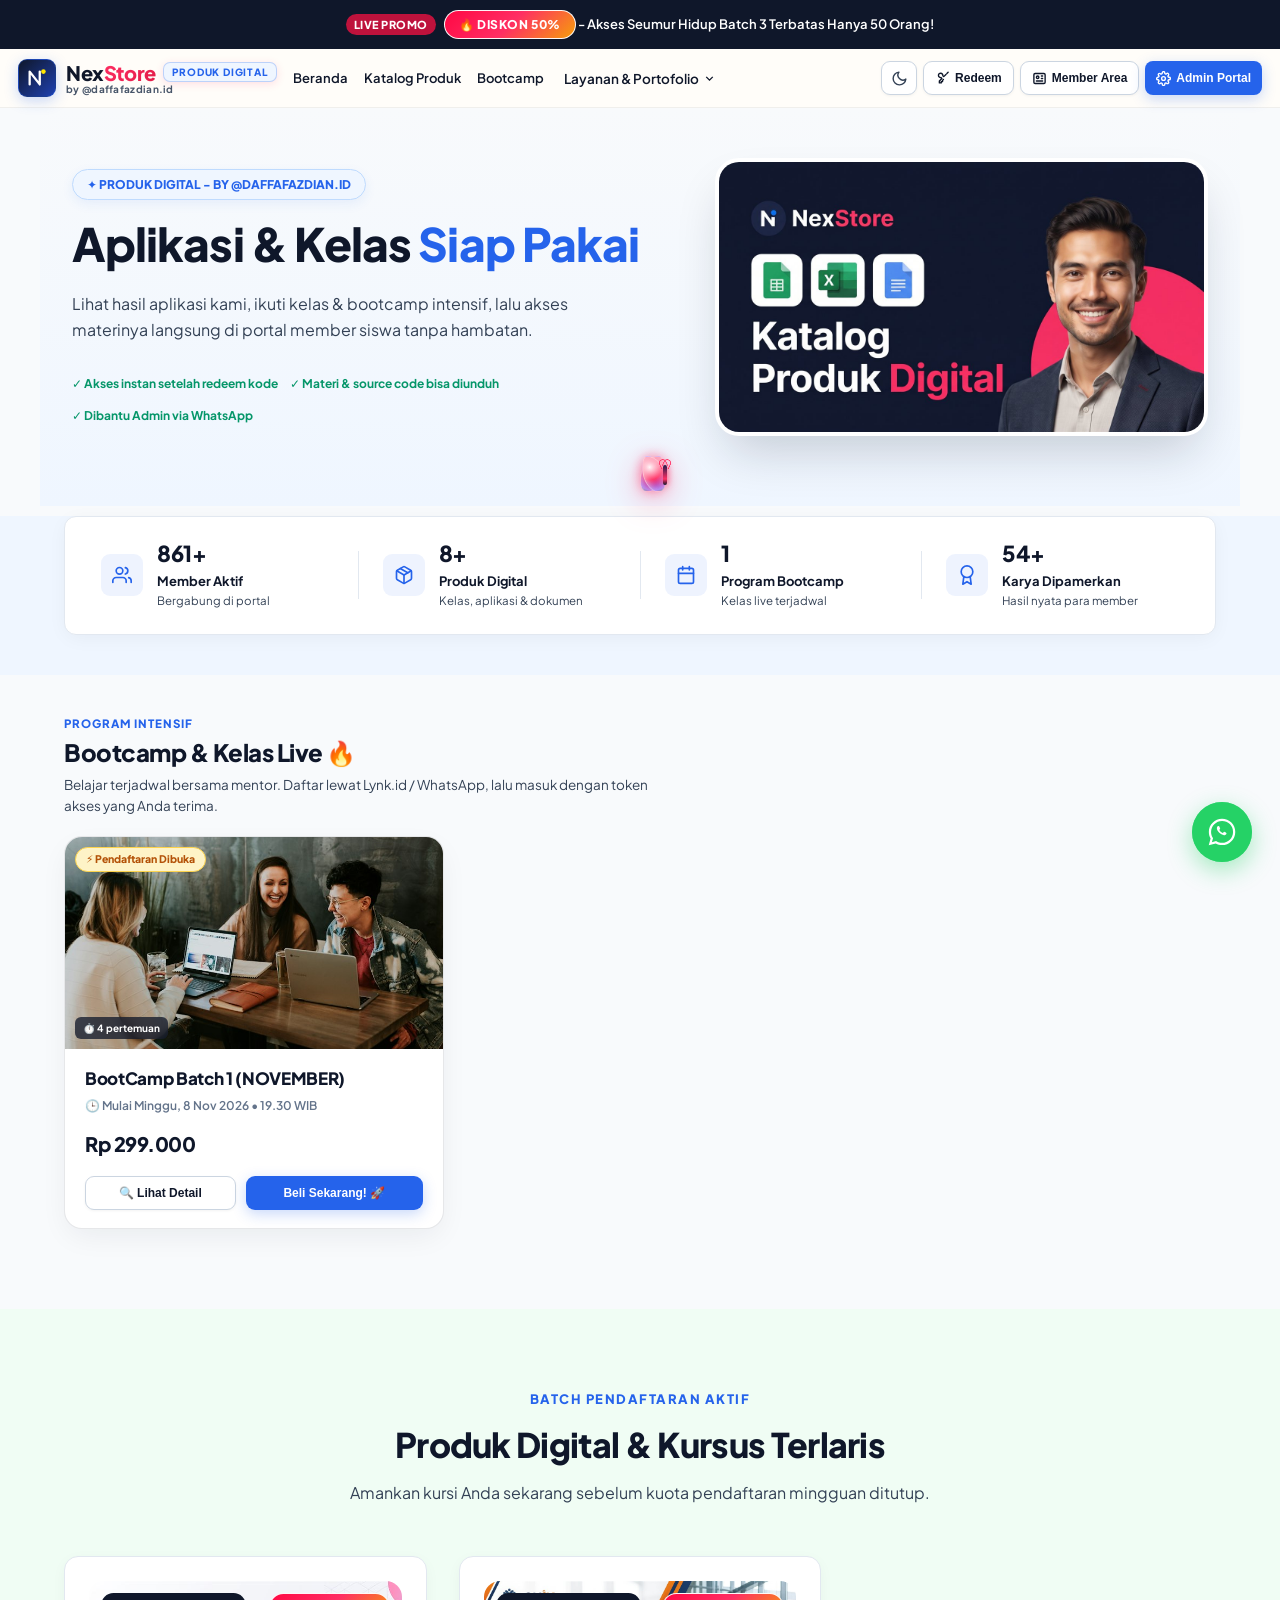
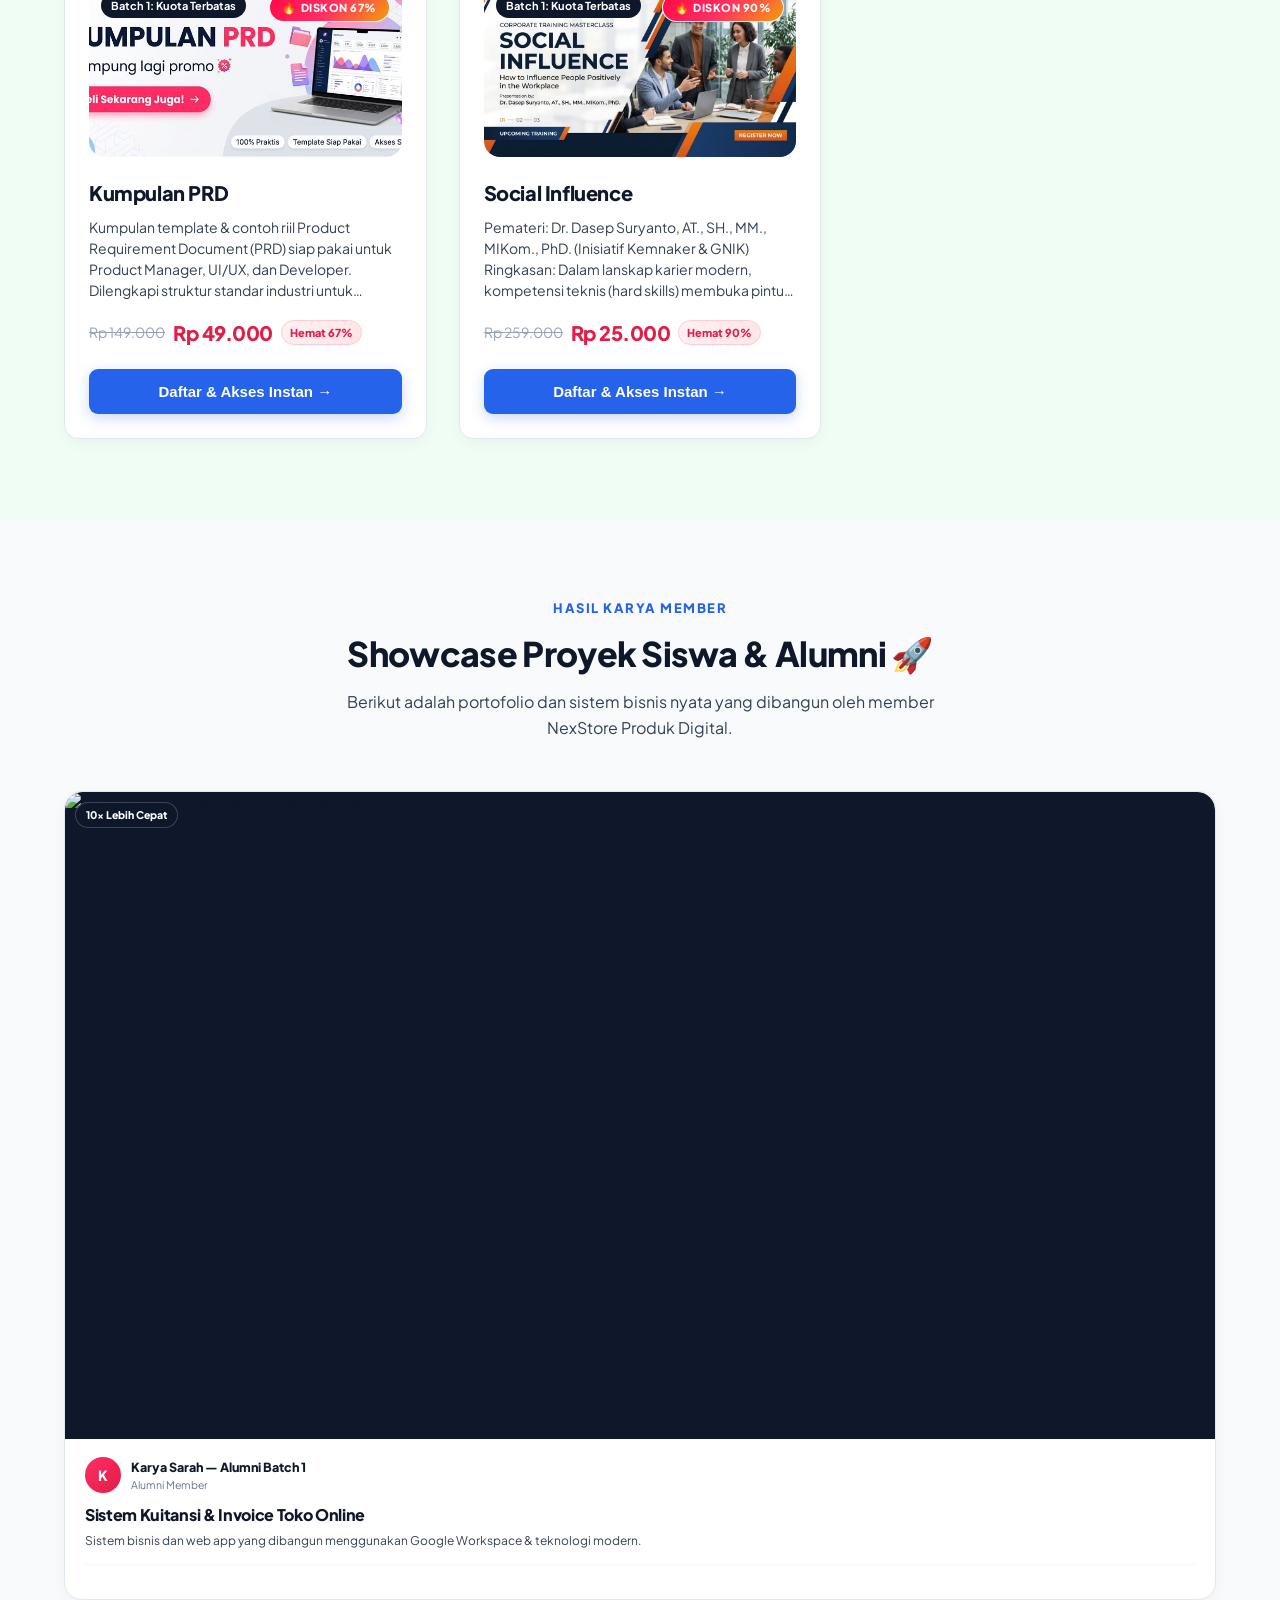
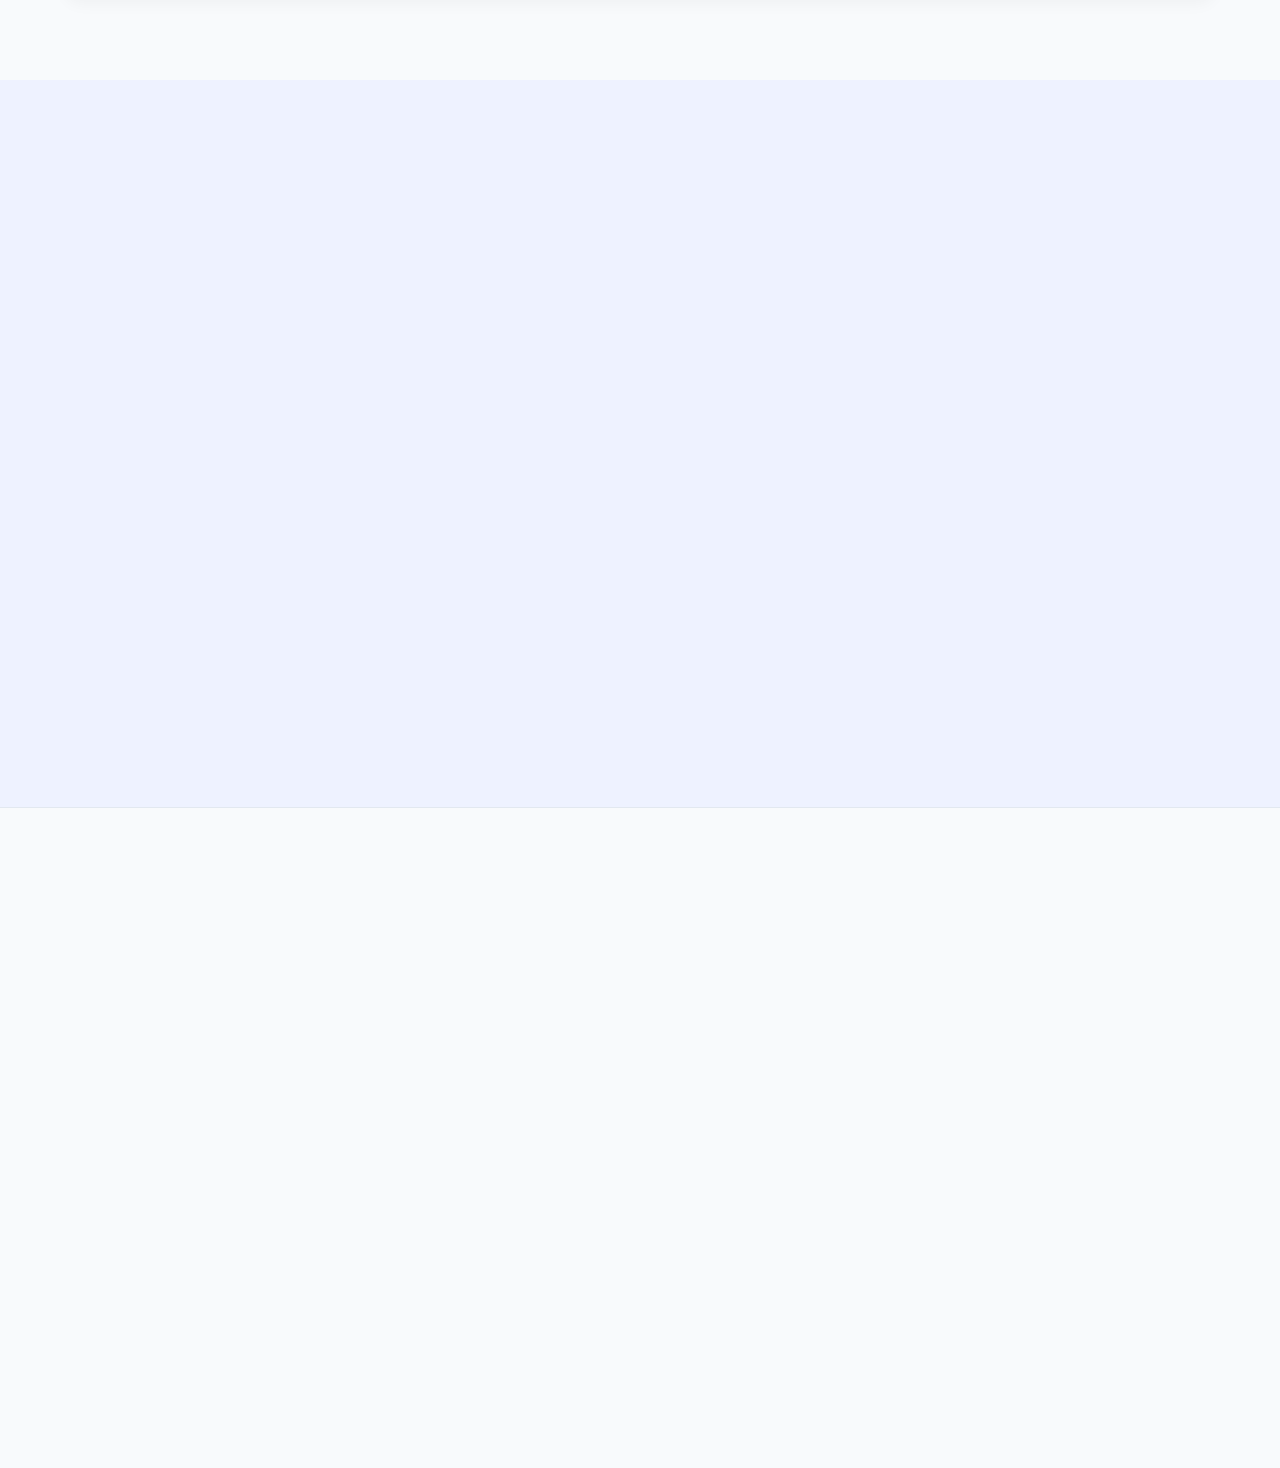
==== commit f4ea76ab: "fix(crm-sync): otomatisasi sinkronisasi cloud seluruh menu crm desktop ke mobile via gas" ====
--- a/index.html
+++ b/index.html
@@ -37,7 +37,7 @@
   <link rel="preconnect" href="https://images.unsplash.com" crossorigin>
 
   <!-- Preload LCP Hero Image with high priority to eliminate LCP delay -->
-  <link rel="preload" as="image" href="assets/hero/hero-slide-1.jpg?v=20261109-08" fetchpriority="high">
+  <link rel="preload" as="image" href="assets/hero/hero-slide-1.jpg?v=20261109-09" fetchpriority="high">
   <link rel="preload" as="image" href="assets/hero/hero-slide-2.jpg" fetchpriority="low">
   <link rel="preload" as="image" href="assets/hero/hero-slide-3.jpg" fetchpriority="low">
 
@@ -52,7 +52,7 @@
   </noscript>
   
   <!-- Stylesheet -->
-  <link rel="stylesheet" href="css/style.css?v=20261109-08">
+  <link rel="stylesheet" href="css/style.css?v=20261109-09">
   <script>
     (function() {
       var orig = window.showToast;
@@ -554,7 +554,7 @@
       <div class="hero-slideshow-container">
         <!-- Slide 1 (Utama - Default Aktif) -->
         <div class="hero-slide active" id="hero-slide-item-1">
-          <img id="hero-slide-img-1" src="assets/hero/hero-slide-1.jpg?v=20261109-08" alt="Hero Slide 1" width="1280" height="720" fetchpriority="high" decoding="async" onerror="this.onerror=null; this.src='assets/hero/hero-slide-1.jpg?v=20261109-08';">
+          <img id="hero-slide-img-1" src="assets/hero/hero-slide-1.jpg?v=20261109-09" alt="Hero Slide 1" width="1280" height="720" fetchpriority="high" decoding="async" onerror="this.onerror=null; this.src='assets/hero/hero-slide-1.jpg?v=20261109-09';">
         </div>
         <!-- Slide 2 (Default Non-Aktif sampai diaktifkan di CRM) -->
         <div class="hero-slide" id="hero-slide-item-2" style="display:none;">
@@ -5076,8 +5076,8 @@
     </div>
   </div>
 
-  <script defer src="js/config.js?v=20261109-08"></script>
-  <script defer src="js/app.js?v=20261109-08"></script>
+  <script defer src="js/config.js?v=20261109-09"></script>
+  <script defer src="js/app.js?v=20261109-09"></script>
 
   <!-- Modal Reader & Salin Dokumen (Bersih untuk Member Siswa, Edit dilakukan di CRM Portal Ruang BelajarKu) -->
   <div class="modal-overlay" id="modal-doc-reader">
